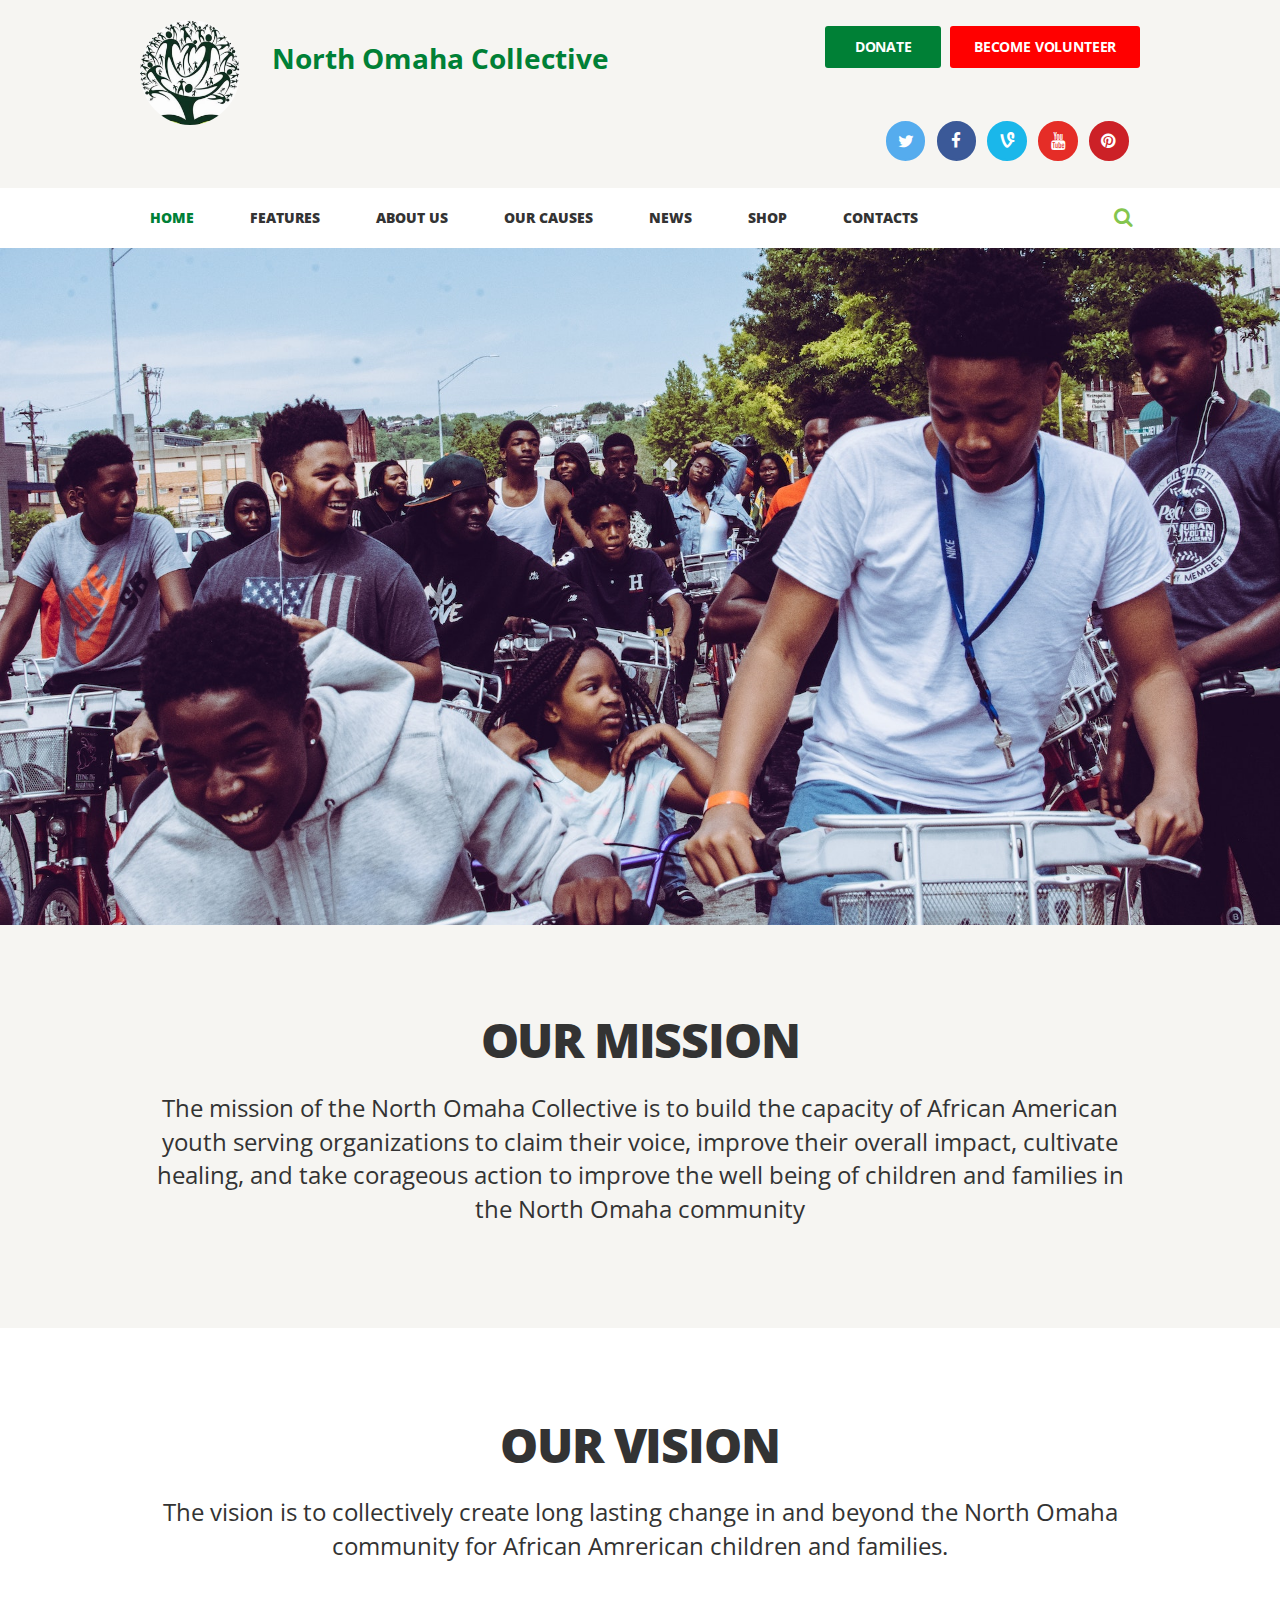
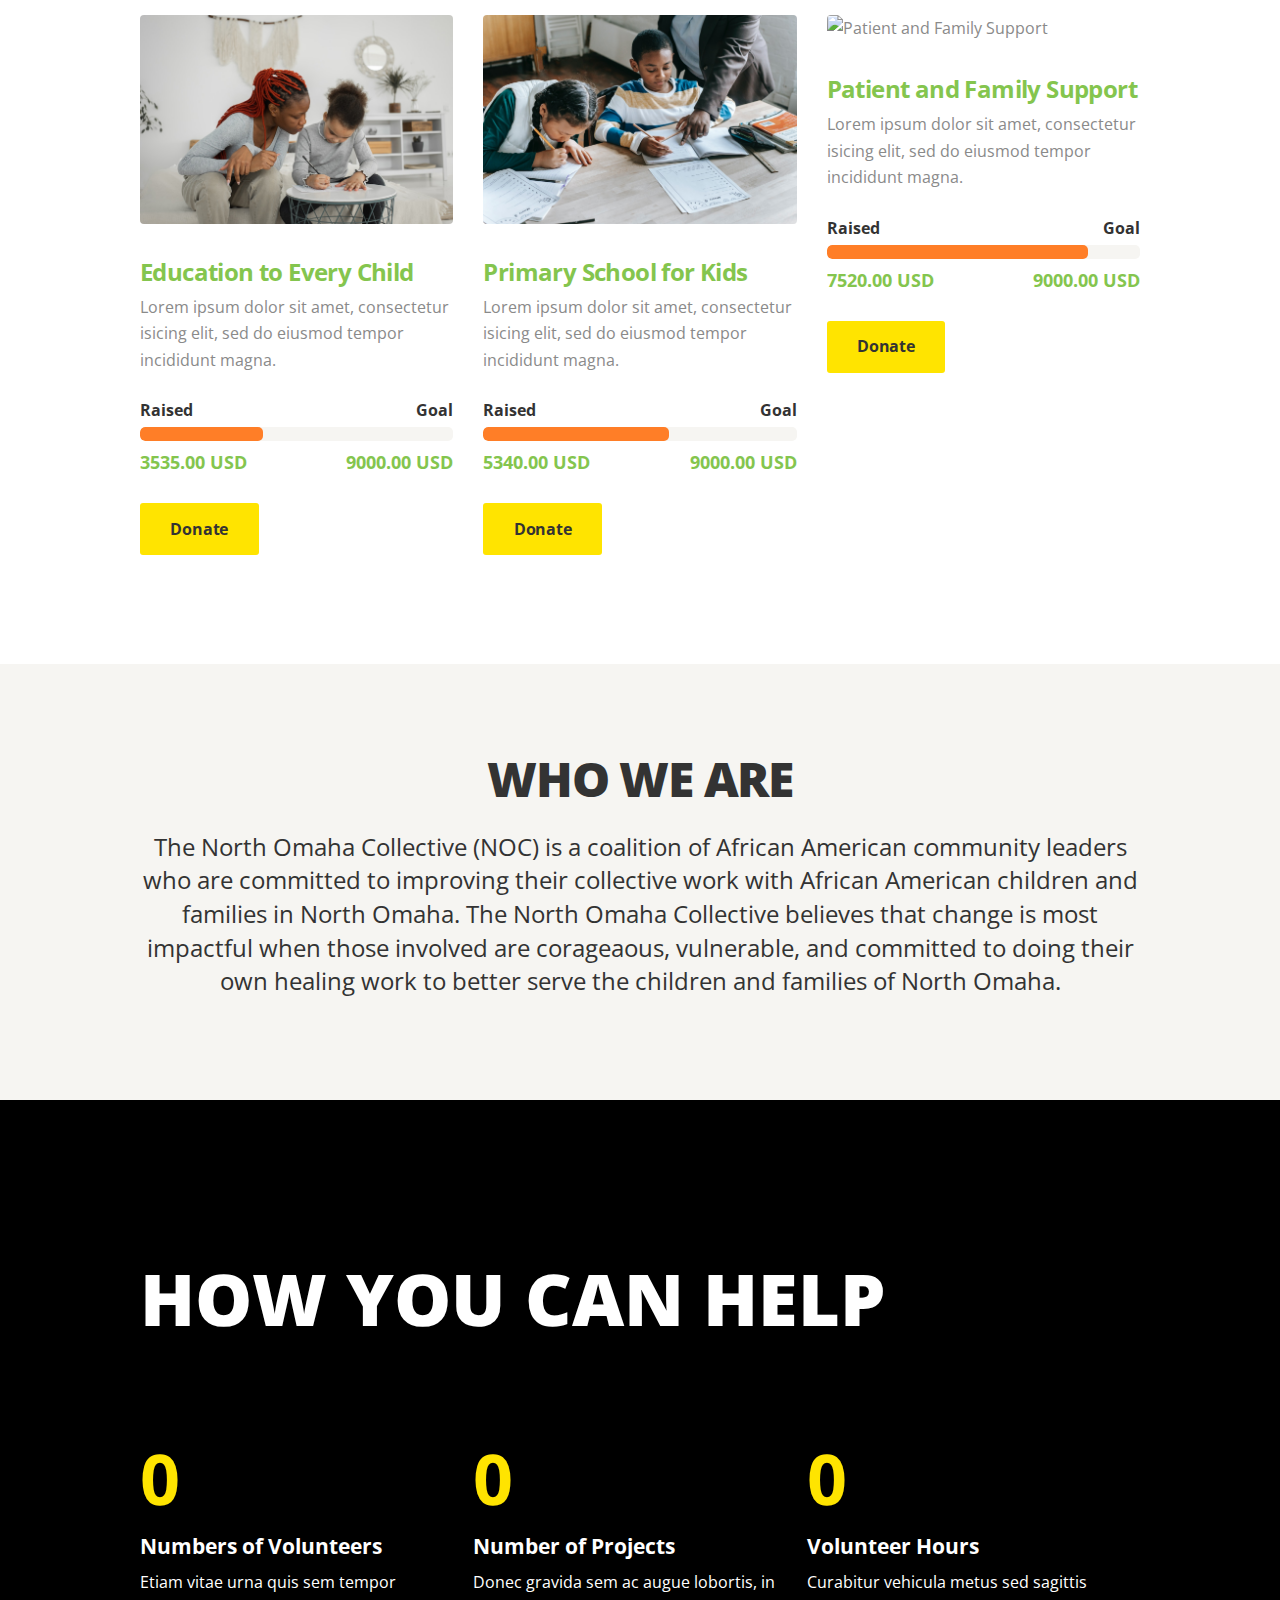
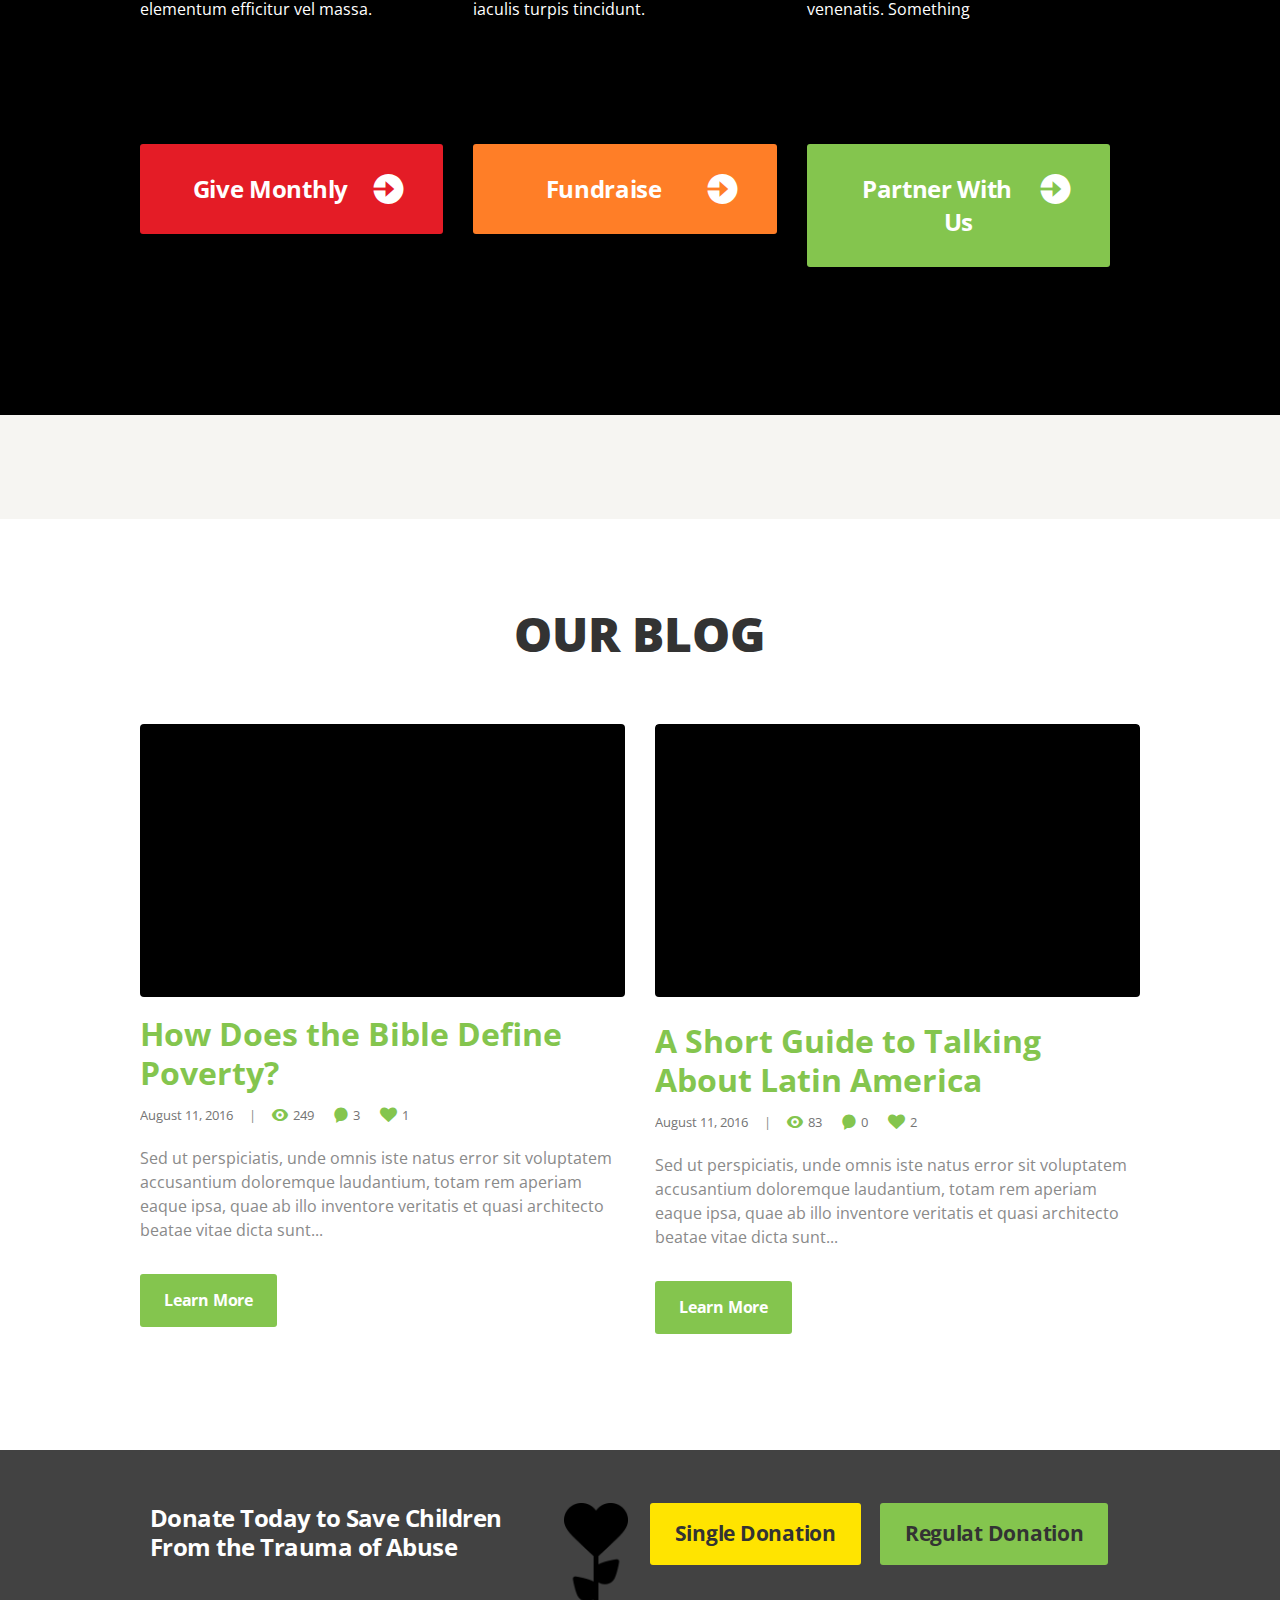
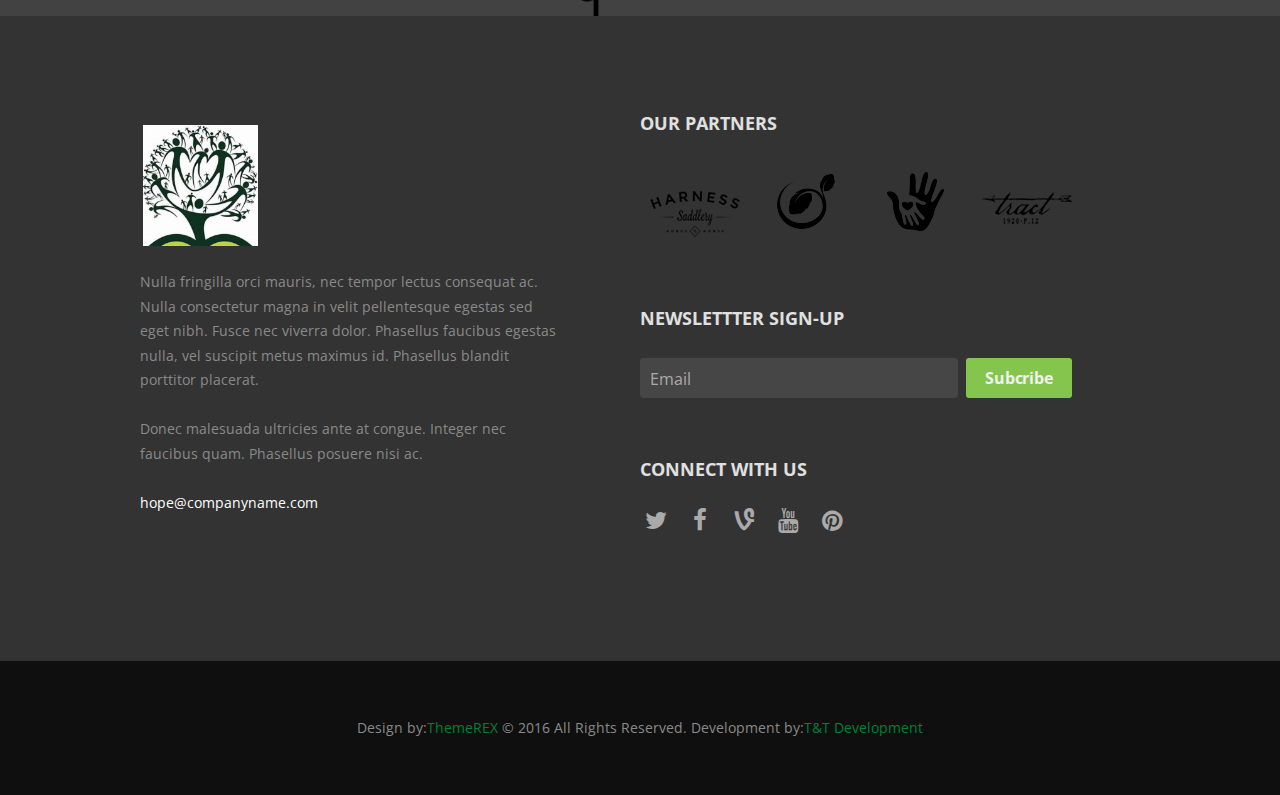
==== index.html @ 3a289871 "logo fix" ====
<!DOCTYPE html>
<html lang="en-US" class="scheme_original">
<head>
	<title>North Omaha Collective</title>
	<meta http-equiv="content-type" content="text/html;charset=UTF-8" />
	<link rel="apple-touch-icon" sizes="180x180" href="/apple-touch-icon.png">
<link rel="icon" type="image/png" sizes="32x32" href="/favicon-32x32.png">
<link rel="icon" type="image/png" sizes="16x16" href="/favicon-16x16.png">
<link rel="manifest" href="/site.webmanifest">
	<meta name="viewport" content="width=device-width, initial-scale=1, maximum-scale=1">
	<meta name="format-detection" content="telephone=no"><link rel='shortcut icon' href='favicon.ico' type='image/x-icon' />
	<link rel='dns-prefetch' href='http://fonts.googleapis.com/' />
	<link rel='dns-prefetch' href='http://s.w.org/' />
	<link href="https://fonts.googleapis.com/css?family=Droid+Serif:400,700%7COpen+Sans:300,300i,400,400i,600,600i,700,700i,800,800i%7CRaleway:100,200,300,400,500,600,700,800,900&amp;subset=latin-ext" rel="stylesheet">
	<link property="stylesheet" rel='stylesheet' id='charity_is_hope-font-WCManoNegraBta-style-css' href='css/font-face/WCManoNegraBta/stylesheet.css' type='text/css' media='all' />
	<link property="stylesheet" rel='stylesheet' id='charity_is_hope-fontello-style-css' href='css/fontello/css/fontello.css' type='text/css' media='all' />
	<link property="stylesheet" rel='stylesheet' id='rs-plugin-settings-css' href='js/vendor/plugins/revslider/public/assets/css/settings.css' type='text/css' media='all' />
	<link property="stylesheet" rel='stylesheet' id='essential-grid-plugin-settings-css' href='js/vendor/plugins/essential-grid/public/assets/css/settings.css' type='text/css' media='all' />
	<link property="stylesheet" rel='stylesheet' id='charity_is_hope-main-style-css' href='css/style.css' type='text/css' media='all' />
	<link property="stylesheet" rel='stylesheet' id='charity_is_hope-main-style-inline-css' href='css/global.css' type='text/css' media='all' />
	<link property="stylesheet" rel='stylesheet' id='charity_is_hope-animation-style-css' href='js/vendor/fw/css/core.animation.css' type='text/css' media='all' />
	<link property="stylesheet" rel='stylesheet' id='charity_is_hope-shortcodes-style-css' href='js/vendor/shortcodes/theme.shortcodes.css' type='text/css' media='all' />
	<link property="stylesheet" rel='stylesheet' id='charity_is_hope-plugin.tribe-events-style-css' href='css/plugin.tribe-events.css' type='text/css' media='all' />
	<link property="stylesheet" rel='stylesheet' id='charity_is_hope-plugin.donations-style-css' href='css/plugin.donations.css' type='text/css' media='all' />
	<link property="stylesheet" rel='stylesheet' id='charity_is_hope-responsive-style-css' href='css/responsive.css' type='text/css' media='all' />
	<link property="stylesheet" rel='stylesheet' id='mediaelement-css' href='js/vendor/mediaelement/mediaelementplayer.min.css' type='text/css' media='all' />
	<link property="stylesheet" rel='stylesheet' id='trx-donations-style-css'  href='js/vendor/plugins/trx_donations/trx_donations.css' type='text/css' media='all' />
	<link property="stylesheet" rel='stylesheet' id='charity_is_hope-messages-style-css' href='js/vendor/fw/js/core.messages/core.messages.css' type='text/css' media='all' />
	<link property="stylesheet" rel='stylesheet' id='charity_is_hope-swiperslider-style-css' href='js/vendor/fw/js/swiper/swiper.css' type='text/css' media='all' />
	<link rel="stylesheet" href="/css/custom.css">
</head>
<body class="home page page-template-default body_style_wide top_style_header_1 body_filled article_style_stretch layout_single-standard template_single-standard scheme_original top_panel_show top_panel_above sidebar_hide sidebar_outer_hide">
	<a id="toc_home" class="sc_anchor" title="Home" data-description="&lt;i&gt;Return to Home&lt;/i&gt; - &lt;br&gt;navigate to home page of the site" data-icon="icon-home" data-url="http://charity-is-hope.themerex.net/" data-separator="yes"></a>
	<a id="toc_top" class="sc_anchor" title="To Top" data-description="&lt;i&gt;Back to top&lt;/i&gt; - &lt;br&gt;scroll to top of the page" data-icon="icon-double-up" data-url="" data-separator="yes"></a>
	<div class="body_wrap">
		<div class="page_wrap">
			<div class="top_panel_fixed_wrap"></div>
			<!-- header class removed: top_panel_style_1-->
			<header class="top_panel_wrap  scheme_original">
				<div class="top_panel_wrap_inner top_panel_inner_style_1 top_panel_position_above">
					<div class="top_panel_middle">
						<div class="content_wrap">
							<img src="images/logo.png" class="logo_main" alt="" width="50" height="50">
							<div class="contact_logo">
								<div class="logo">
									<a href="index.html"> North Omaha Collective<!--<img src="images/logo.png" class="logo_main" alt="" width="118" height="69">--></a>
								</div>
							</div>
							<div class="contact_button">
								<a class="first_button" href="our-causes.html">Donate</a><a class="second_button" href="about-us-style-1.html">Become Volunteer</a> </div>
							<div class="contact_socials">
								<div class="sc_socials sc_socials_type_icons sc_socials_shape_round sc_socials_size_tiny">
									<div class="sc_socials_item"><a href="#" target="_blank" class="social_icons social_twitter"><span class="icon-twitter"></span></a></div>
									<div class="sc_socials_item"><a href="#" target="_blank" class="social_icons social_facebook"><span class="icon-facebook"></span></a></div>
									<div class="sc_socials_item"><a href="#" target="_blank" class="social_icons social_vine"><span class="icon-vine"></span></a></div>
									<div class="sc_socials_item"><a href="#" target="_blank" class="social_icons social_youtube"><span class="icon-youtube"></span></a></div>
									<div class="sc_socials_item"><a href="#" target="_blank" class="social_icons social_pinterest-circled"><span class="icon-pinterest-circled"></span></a></div>
								</div>
							</div>
						</div>
					</div>
					<div class="top_panel_bottom">
						<div class="content_wrap clearfix">
							<nav class="menu_main_nav_area menu_hover_fade">
								<ul id="menu_main" class="menu_main_nav">
									<li class="menu-item current-menu-item menu-item-home current-menu-ancestor current-menu-parent menu-item-has-children"><a href="#"><span>Home</span></a>
										<ul class="sub-menu">
											<li class="menu-item current-menu-item page-item-2"><a href="index.html"><span>Home 1</span></a></li>
											<li class="menu-item"><a href="home-2.html"><span>Home 2</span></a></li>
											<li class="menu-item"><a href="home-3.html"><span>Home 3</span></a></li>
											<li class="menu-item"><a href="home-4-boxed.html"><span>Home Boxed</span></a></li>
										</ul>
									</li>
									<li class="menu-item menu-item-has-children"><a href="#"><span>Features</span></a>
										<ul class="sub-menu">
											<li class="menu-item"><a href="typography.html"><span>Typography</span></a></li>
											<li class="menu-item"><a href="shortcodes.html"><span>Shortcodes</span></a></li>
											<li class="menu-item menu-item-has-children"><a href="#"><span>Gallery</span></a>
												<ul class="sub-menu">
													<li class="menu-item"><a href="gallery-grid.html"><span>Grid</span></a></li>
													<li class="menu-item"><a href="gallery-cobbles.html"><span>Cobbles</span></a></li>
													<li class="menu-item1"><a href="gallery-masonry.html"><span>Masonry</span></a></li>
												</ul>
											</li>
											<li class="menu-item"><a href="events.html"><span>Events</span></a></li>
										</ul>
									</li>
									<li class="menu-item menu-item-has-children menu-item-45"><a href="#"><span>About Us</span></a>
										<ul class="sub-menu">
											<li class="menu-item"><a href="about-us-style-1.html"><span>Style 1</span></a></li>
											<li class="menu-item"><a href="about-us-style-2.html"><span>Style 2</span></a></li>
										</ul>
									</li>
									<li class="menu-item menu-item-has-children"><a href="#"><span>Our Causes</span></a>
										<ul class="sub-menu">
											<li class="menu-item"><a href="our-causes.html"><span>Our Causes</span></a></li>
											<li class="menu-item"><a href="single-cause.html"><span>Single Cause</span></a></li>
										</ul>
									</li>
									<li class="menu-item menu-item-has-children"><a href="#"><span>News</span></a>
										<ul class="sub-menu">
											<li class="menu-item"><a href="all-posts.html"><span>Classic With Sidebar</span></a></li>
											<li class="menu-item"><a href="classic-without-sidebar.html"><span>Classic Without Sidebar</span></a></li>
											<li class="menu-item menu-item-has-children"><a href="#"><span>Masonry Layouts</span></a>
												<ul class="sub-menu">
													<li class="menu-item"><a href="masonry-2-columns.html"><span>2 columns</span></a></li>
													<li class="menu-item"><a href="masonry-3-columns.html"><span>3 columns</span></a></li>
												</ul>
											</li>
											<li class="menu-item menu-item-has-children"><a href="#"><span>Portfolio Layouts</span></a>
												<ul class="sub-menu">
													<li class="menu-item"><a href="portfolio-3-columns.html"><span>2 columns</span></a></li>
													<li class="menu-item"><a href="portfolio-3-columns.html"><span>3 columns</span></a></li>
												</ul>
											</li>
										</ul>
									</li>
									<li class="menu-item"><a href="shop.html"><span>Shop</span></a></li>
									<li class="menu-item"><a href="contacts.html"><span>Contacts</span></a></li>
								</ul>
							</nav>
							<div class="search_wrap search_style_fullscreen search_state_closed">
								<div class="search_form_wrap">
									<form role="search" method="get" class="search_form" action="#">
										<button type="submit" class="search_submit icon-search" title="Open search"></button>
										<input type="text" class="search_field" placeholder="Search" value="" name="s" />
										<a class="search_close icon-cancel"></a>
									</form>
								</div>
							</div>
						</div>
					</div>
				</div>
			</header>
			<div class="header_mobile">
				<div class="content_wrap">
					<div class="menu_button icon-menu"></div>
					<div class="logo">
						<a href="index.html"><img src="images/logo.png" class="logo_main" alt="" width="118" height="69"></a>
					</div>
				</div>
				<div class="side_wrap">
					<div class="close">Close</div>
					<div class="panel_top">
						<nav class="menu_main_nav_area">
							<ul id="menu_mobile" class="menu_main_nav">
								<li class="menu-item current-menu-item menu-item-home current-menu-ancestor current-menu-parent menu-item-has-children"><a href="#"><span>Home</span></a>
									<ul class="sub-menu">
										<li class="menu-item current-menu-item page-item-2"><a href="index.html"><span>Home 1</span></a></li>
										<li class="menu-item"><a href="home-2.html"><span>Home 2</span></a></li>
										<li class="menu-item"><a href="home-3.html"><span>Home 3</span></a></li>
										<li class="menu-item"><a href="home-4-boxed.html"><span>Home Boxed</span></a></li>
									</ul>
								</li>
								<li class="menu-item menu-item-has-children"><a href="#"><span>Features</span></a>
									<ul class="sub-menu">
										<li class="menu-item"><a href="typography.html"><span>Typography</span></a></li>
										<li class="menu-item"><a href="shortcodes.html"><span>Shortcodes</span></a></li>
										<li class="menu-item menu-item-has-children"><a href="#"><span>Gallery</span></a>
											<ul class="sub-menu">
												<li class="menu-item"><a href="gallery-grid.html"><span>Grid</span></a></li>
												<li class="menu-item"><a href="gallery-cobbles.html"><span>Cobbles</span></a></li>
												<li class="menu-item1"><a href="gallery-masonry.html"><span>Masonry</span></a></li>
											</ul>
										</li>
										<li class="menu-item"><a href="events.html"><span>Events</span></a></li>
									</ul>
								</li>
								<li class="menu-item menu-item-has-children menu-item-45"><a href="#"><span>About Us</span></a>
									<ul class="sub-menu">
										<li class="menu-item"><a href="about-us-style-1.html"><span>Style 1</span></a></li>
										<li class="menu-item"><a href="about-us-style-2.html"><span>Style 2</span></a></li>
									</ul>
								</li>
								<li class="menu-item menu-item-has-children"><a href="#"><span>Our Causes</span></a>
									<ul class="sub-menu">
										<li class="menu-item"><a href="our-causes.html"><span>Our Causes</span></a></li>
										<li class="menu-item"><a href="single-cause.html"><span>Single Cause</span></a></li>
									</ul>
								</li>
								<li class="menu-item menu-item-has-children"><a href="#"><span>News</span></a>
									<ul class="sub-menu">
										<li class="menu-item"><a href="all-posts.html"><span>Classic With Sidebar</span></a></li>
										<li class="menu-item"><a href="classic-without-sidebar.html"><span>Classic Without Sidebar</span></a></li>
										<li class="menu-item menu-item-has-children"><a href="#"><span>Masonry Layouts</span></a>
											<ul class="sub-menu">
												<li class="menu-item"><a href="masonry-2-columns.html"><span>2 columns</span></a></li>
												<li class="menu-item"><a href="masonry-3-columns.html"><span>3 columns</span></a></li>
											</ul>
										</li>
										<li class="menu-item menu-item-has-children"><a href="#"><span>Portfolio Layouts</span></a>
											<ul class="sub-menu">
												<li class="menu-item"><a href="portfolio-3-columns.html"><span>2 columns</span></a></li>
												<li class="menu-item"><a href="portfolio-3-columns.html"><span>3 columns</span></a></li>
											</ul>
										</li>
									</ul>
								</li>
								<li class="menu-item"><a href="shop.html"><span>Shop</span></a></li>
								<li class="menu-item"><a href="contacts.html"><span>Contacts</span></a></li>
							</ul>
						</nav>
						<div class="search_wrap search_style_ search_state_fixed search_ajax">
							<div class="search_form_wrap">
								<form role="search" method="get" class="search_form" action="#">
									<button type="submit" class="search_submit icon-search" title="Start search"></button>
									<input type="text" class="search_field" placeholder="Search" value="" name="s" /></form>
							</div>
							<div class="search_results widget_area scheme_original">
								<a class="search_results_close icon-cancel"></a>
								<div class="search_results_content"></div>
							</div>
						</div>
					</div>
					<div class="contact_socials">
						<div class="sc_socials sc_socials_type_icons sc_socials_shape_square sc_socials_size_small">
							<div class="sc_socials_item"><a href="#" target="_blank" class="social_icons social_twitter"><span class="icon-twitter"></span></a></div>
							<div class="sc_socials_item"><a href="#" target="_blank" class="social_icons social_facebook"><span class="icon-facebook"></span></a></div>
							<div class="sc_socials_item"><a href="#" target="_blank" class="social_icons social_vine"><span class="icon-vine"></span></a></div>
							<div class="sc_socials_item"><a href="#" target="_blank" class="social_icons social_youtube"><span class="icon-youtube"></span></a></div>
							<div class="sc_socials_item"><a href="#" target="_blank" class="social_icons social_pinterest-circled"><span class="icon-pinterest-circled"></span></a></div>
						</div>
					</div>
				</div>
				<div class="mask"></div>
			</div>
			<div class="slider_wrap slider_fullwide slider_engine_revo slider_alias_main">
				<div id="rev_slider_1_1_wrapper" class="rev_slider_wrapper fullwidthbanner-container">
					<!-- START REVOLUTION SLIDER 5.2.5.4 fullwidth mode -->
					<div id="rev_slider_1_1" class="rev_slider fullwidthabanner" data-version="5.2.5.4">
						<ul>							
							<!-- SLIDE  -->
							<li data-index="rs-3" data-transition="fade" data-slotamount="default" data-hideafterloop="0" data-hideslideonmobile="off" data-easein="default" data-easeout="default" data-masterspeed="300" data-rotate="0" data-saveperformance="off" data-title="Slide"
											data-param1="" data-param2="" data-param3="" data-param4="" data-param5="" data-param6="" data-param7="" data-param8="" data-param9="" data-param10="" data-description="">
								<!-- MAIN IMAGE -->
								<img src="images/kidscrowd.jpg" style="opacity: 0.8;" alt="" data-bgposition="center center" data-bgfit="cover" data-bgrepeat="no-repeat" class="rev-slidebg" data-no-retina>
								<!-- LAYERS -->
								<!-- LAYER NR. 1 -->
								<div class="tp-caption TRX-subtitle-white   tp-resizeme  extra" id="slide-3-layer-1" data-x="145" data-y="152" data-width="['auto']" data-height="['auto']" data-transform_idle="o:1;" data-transform_in="y:50px;opacity:0;s:1500;e:Power2.easeInOut;" data-transform_out="opacity:0;s:300;"
												data-start="600" data-splitin="none" data-splitout="none" data-responsive_offset="on" data-captionhidden="on">North Omaha Collective </div>
								<!-- LAYER NR. 2 -->
								<div class="tp-caption TRX-title-white   tp-resizeme" id="slide-3-layer-2" data-x="140" data-y="200" data-width="['auto']" data-height="['auto']" data-transform_idle="o:1;" data-transform_in="y:50px;opacity:0;s:1400;e:Power2.easeInOut;" data-transform_out="opacity:0;s:300;"
												data-start="1200" data-splitin="none" data-splitout="none" data-responsive_offset="on">Give a little.<br/> Change a lot. </div>
								<!-- LAYER NR. 3 -->
								<div class="tp-caption TRX-button   tp-resizeme" id="slide-3-layer-3" data-x="145" data-y="487" data-width="['auto']" data-height="['auto']" data-transform_idle="o:1;" data-transform_in="y:50px;opacity:0;s:1400;e:Power2.easeInOut;" data-transform_out="opacity:0;s:300;"
												data-start="1700" data-splitin="none" data-splitout="none" data-responsive_offset="on"><a href="our-causes.html" class="sc_button sc_button_square sc_button_style_filled2 sc_button_size_large  sc_button_iconed icon-arrow">How You Can Help?</a> </div>
							</li>
						</ul>
						<div class="tp-bannertimer"></div>
					</div>
				</div>
				<!-- END REVOLUTION SLIDER -->
			</div>
			<div class="page_content_wrap page_paddings_no">
				<div class="content_wrap">
					<div class="content">
						<div class="itemscope post_item post_item_single post_featured_default post_format_standard post-2 page type-page status-publish hentry" itemscope itemtype="http://schema.org/Article">
							<div class="post_content" itemprop="articleBody">
								<div class="block_1473435558335">
									<div class="column_container">
										<div class="column-inner">
											<div class="wrapper">
												<div id="sc_services_1443866382_wrap" class="sc_services_wrap">
													<div id="sc_services_1443866382" class="sc_services sc_services_style_services-1 sc_services_type_images  margin_top_huge margin_bottom_huge">
														<h2 class="sc_services_title sc_item_title sc_item_title_without_descr">Our Mission</h2>
														<div class="sc_services_descr sc_item_descr">The mission of the North Omaha Collective is to build the capacity of African American youth serving organizations to claim their voice, improve their overall impact, cultivate healing, and take corageous action to improve the well being of children and families in the North Omaha community</div>
														<!--<div class="sc_columns columns_wrap">
															<div class="column-1_3 column_padding_bottom">
																<div id="sc_services_1443866382_1" class="sc_services_item sc_services_item_1 odd first">
																	<div class="sc_services_item_featured post_featured">
																		<div class="post_thumb" data-image="" data-title="Promoting the right and wellbeing of every child, in everything we do.">
																			<a class="hover_icon hover_icon_link" href="#"><img width="136" height="136" alt="mission_1.png" src="images/mission_1.png"></a>
																		</div>
																	</div>
																	<div class="sc_services_item_content">
																		<h4 class="sc_services_item_title"><a href="#">Promoting the right and wellbeing of every child, in everything we do.</a></h4>
																		<div class="sc_services_item_description">
																		</div>
																	</div>
																</div>
															</div><div class="column-1_3 column_padding_bottom">
																<div id="sc_services_1443866382_2" class="sc_services_item sc_services_item_2 even">
																	<div class="sc_services_item_featured post_featured">
																		<div class="post_thumb" data-image="" data-title="Supporting Hope programs for children in more than 150 countries and territories.">
																			<a class="hover_icon hover_icon_link" href="#"><img width="136" height="136" alt="mission_2.png" src="images/mission_2.png"></a>
																		</div>
																	</div>
																	<div class="sc_services_item_content">
																		<h4 class="sc_services_item_title"><a href="#">Supporting Hope programs for children in more than 150 countries and territories.</a></h4>
																		<div class="sc_services_item_description">
																		</div>
																	</div>
																</div>
															</div><div class="column-1_3 column_padding_bottom">
																<div id="sc_services_1443866382_3" class="sc_services_item sc_services_item_3 odd">
																	<div class="sc_services_item_featured post_featured">
																		<div class="post_thumb" data-image="" data-title="Focus on reaching the most vunerable children, to benefit all children, everywhere.">
																			<a class="hover_icon hover_icon_link" href="#"><img width="136" height="136" alt="mission_3.png" src="images/mission_3.png"></a>
																		</div>
																	</div>
																	<div class="sc_services_item_content">
																		<h4 class="sc_services_item_title"><a href="#">Focus on reaching the most vunerable children, to benefit all children, everywhere.</a></h4>
																		<div class="sc_services_item_description">
																		</div>
																	</div>
																</div>
															</div>
														</div>
														<div class="sc_services_button sc_item_button"><a href="shop.html" class="sc_button sc_button_square sc_button_style_filled sc_button_size_large  sc_button_iconed icon-arrow">Learn more about Hope</a></div>-->
													</div>
													<!-- /.sc_services -->
												</div>
												<!-- /.sc_services_wrap -->
												<div class="h10"></div>
											</div>
										</div>
									</div>
								</div>
								<div class="block">
									<div class="column_container">
										<div class="column-inner">
											<div class="wrapper">
												<div class="h55"></div>
												<div id="sc_donations_108588160" class="sc_donations sc_donations_style_excerpt">
													<h2 class="sc_donations_title sc_item_title">Our Vision</h2>
													<div class="sc_donations_descr sc_item_descr">The vision is to collectively create long lasting change in and beyond the North Omaha community for African Amrerican children and families.</div>
													<div class="sc_donations_columns_wrap">
														<div class="post_item_excerpt post_type_donation sc_donations_column-1_3">
															<div class="post_featured">
																<img width="570" height="320" src="images/education.jpg" class="attachment-thumb_med size-thumb_med" alt="Education to Every Child" />
															</div>
															<!-- .post_featured -->
															<div class="post_body">
																<div class="post_header entry-header">
																	<h4 class="entry-title"><a href="single-cause.html" rel="bookmark">Education to Every Child</a></h4>
																</div>
																<!-- .entry-header -->
																<div class="post_content entry-content">
																	<p>Lorem ipsum dolor sit amet, consectetur isicing elit, sed do eiusmod tempor incididunt magna.</p>
																	<div class="post_info_donations">
																		<div class="top">
																			<span class="post_info_item post_raised"><span class="post_counters_label">Raised</span></span>
																			<span class="post_info_item post_goal"><span class="post_counters_label">Goal</span></span>
																		</div>
																		<div class="middle">
																			<span></span>
																		</div>
																		<div class="bottom">
																			<span class="post_counters_number_raised">3535.00 USD</span>
																			<span class="post_counters_number_goal">9000.00 USD</span>
																		</div>
																	</div>
																	<a class="more-link" href="single-cause.html">Donate</a> </div>
																<!-- .entry-content -->
															</div>
															<!-- .post_body -->
														</div>
														<div class="post_item_excerpt post_type_donation sc_donations_column-1_3">
															<div class="post_featured">
																<img width="570" height="320" src="images/school.jpg" class="attachment-thumb_med size-thumb_med" alt="Primary School for Kids" /> </div>
															<!-- .post_featured -->
															<div class="post_body">
																<div class="post_header entry-header">
																	<h4 class="entry-title"><a href="single-cause.html" rel="bookmark">Primary School for Kids</a></h4> </div>
																<!-- .entry-header -->
																<div class="post_content entry-content">
																	<p>Lorem ipsum dolor sit amet, consectetur isicing elit, sed do eiusmod tempor incididunt magna.</p>
																	<div class="post_info_donations">
																		<div class="top">
																			<span class="post_info_item post_raised"><span class="post_counters_label">Raised</span></span>
																			<span class="post_info_item post_goal"><span class="post_counters_label">Goal</span></span>
																		</div>
																		<div class="middle">
																			<span></span>
																		</div>
																		<div class="bottom">
																			<span class="post_counters_number_raised">5340.00 USD</span>
																			<span class="post_counters_number_goal">9000.00 USD</span>
																		</div>
																	</div>
																	<a class="more-link" href="single-cause.html">Donate</a> </div>
																<!-- .entry-content -->
															</div>
															<!-- .post_body -->
														</div>
														<div class="post_item_excerpt post_type_donation sc_donations_column-1_3">
															<div class="post_featured">
																<img width="570" height="320" src="images/support.jpg" class="attachment-thumb_med size-thumb_med" alt="Patient and Family Support" /> </div>
															<!-- .post_featured -->
															<div class="post_body">
																<div class="post_header entry-header">
																	<h4 class="entry-title"><a href="single-cause.html" rel="bookmark">Patient and Family Support</a></h4> </div>
																<!-- .entry-header -->
																<div class="post_content entry-content">
																	<p>Lorem ipsum dolor sit amet, consectetur isicing elit, sed do eiusmod tempor incididunt magna.</p>
																	<div class="post_info_donations">
																		<div class="top">
																			<span class="post_info_item post_raised"><span class="post_counters_label">Raised</span></span>
																			<span class="post_info_item post_goal"><span class="post_counters_label">Goal</span></span>
																		</div>
																		<div class="middle">
																			<span></span>
																		</div>
																		<div class="bottom">
																			<span class="post_counters_number_raised">7520.00 USD</span>
																			<span class="post_counters_number_goal">9000.00 USD</span>
																		</div>
																	</div>
																	<a class="more-link" href="single-cause.html">Donate</a> </div>
																<!-- .entry-content -->
															</div>
															<!-- .post_body -->
														</div>
													</div>
												</div>
												<!-- /.sc_donations -->
												<div class="h28"></div>
											</div>
										</div>
									</div>
								</div>
								<div class="block_1473435558335">
									<div class="column_container">
										<div class="column-inner">
											<div class="wrapper">
												<div id="sc_services_1443866382_wrap" class="sc_services_wrap">
													<div id="sc_services_1443866382" class="sc_services sc_services_style_services-1 sc_services_type_images  margin_top_huge margin_bottom_huge">
														<h2 class="sc_services_title sc_item_title sc_item_title_without_descr">Who We Are</h2>
														<div class="sc_services_descr sc_item_descr">
															The North Omaha Collective (NOC) is a coalition of African American community leaders
															 who are committed to improving their collective work with African American children and families
															  in North Omaha.  The North Omaha Collective believes that change is most impactful when those involved are corageaous, vulnerable, and committed to doing their own healing work to better
															   serve the children and families of North Omaha.  
														</div>
														<!--<div class="sc_columns columns_wrap">
															<div class="column-1_3 column_padding_bottom">
																<div id="sc_services_1443866382_1" class="sc_services_item sc_services_item_1 odd first">
																	<div class="sc_services_item_featured post_featured">
																		<div class="post_thumb" data-image="" data-title="Promoting the right and wellbeing of every child, in everything we do.">
																			<a class="hover_icon hover_icon_link" href="#"><img width="136" height="136" alt="mission_1.png" src="images/mission_1.png"></a>
																		</div>
																	</div>
																	<div class="sc_services_item_content">
																		<h4 class="sc_services_item_title"><a href="#">Promoting the right and wellbeing of every child, in everything we do.</a></h4>
																		<div class="sc_services_item_description">
																		</div>
																	</div>
																</div>
															</div><div class="column-1_3 column_padding_bottom">
																<div id="sc_services_1443866382_2" class="sc_services_item sc_services_item_2 even">
																	<div class="sc_services_item_featured post_featured">
																		<div class="post_thumb" data-image="" data-title="Supporting Hope programs for children in more than 150 countries and territories.">
																			<a class="hover_icon hover_icon_link" href="#"><img width="136" height="136" alt="mission_2.png" src="images/mission_2.png"></a>
																		</div>
																	</div>
																	<div class="sc_services_item_content">
																		<h4 class="sc_services_item_title"><a href="#">Supporting Hope programs for children in more than 150 countries and territories.</a></h4>
																		<div class="sc_services_item_description">
																		</div>
																	</div>
																</div>
															</div><div class="column-1_3 column_padding_bottom">
																<div id="sc_services_1443866382_3" class="sc_services_item sc_services_item_3 odd">
																	<div class="sc_services_item_featured post_featured">
																		<div class="post_thumb" data-image="" data-title="Focus on reaching the most vunerable children, to benefit all children, everywhere.">
																			<a class="hover_icon hover_icon_link" href="#"><img width="136" height="136" alt="mission_3.png" src="images/mission_3.png"></a>
																		</div>
																	</div>
																	<div class="sc_services_item_content">
																		<h4 class="sc_services_item_title"><a href="#">Focus on reaching the most vunerable children, to benefit all children, everywhere.</a></h4>
																		<div class="sc_services_item_description">
																		</div>
																	</div>
																</div>
															</div>
														</div>
														<div class="sc_services_button sc_item_button"><a href="shop.html" class="sc_button sc_button_square sc_button_style_filled sc_button_size_large  sc_button_iconed icon-arrow">Learn more about Hope</a></div>-->
													</div>
													<!-- /.sc_services -->
												</div>
												<!-- /.sc_services_wrap -->
												<div class="h10"></div>
											</div>
										</div>
									</div>
								</div>
								<div class="block_1474464398176">
									<div class="column_container">
										<div class="column-inner">
											<div class="wrapper">
												<div class="h43"></div>
												<h2 class="sc_title sc_title_regular margin_top_huge margin_bottom_huge">How you can help</h2>
												<div class="h08"></div>
												<div class="columns_wrap sc_columns columns_nofluid sc_columns_count_3 padding_button margin_bottom_huge">
													<div class="column-1_3 sc_column_item sc_column_item_1 odd first">
														<div id="sc_skills_diagram_920271764" class="sc_skills sc_skills_counter" data-type="counter" data-caption="Skills">
															<div class="columns_wrap sc_skills_columns sc_skills_columns_1">
																<div class="sc_skills_column column-1_1">
																	<div class="sc_skills_item sc_skills_style_1 odd first">
																		<div class="sc_skills_count">
																			<div class="sc_skills_total" data-start="0" data-stop="12755" data-step="128" data-max="12755" data-speed="37" data-duration="3687" data-ed="">0</div>
																		</div>
																		<div class="sc_skills_info">
																			<div class="sc_skills_label">Numbers of Volunteers</div>
																		</div>
																	</div>
																</div>
															</div>
														</div>
														<div class="wpb_text_column">
																<p><span>Etiam vitae urna quis sem tempor elementum efficitur vel massa.</span></p>
														</div>
														<div class="h22"></div>
														<a href="#" class="sc_button sc_button_square sc_button_style_filled sc_button_size_large margin_top_huge margin_bottom_large  sc_button_iconed icon-arrow">Give Monthly</a>
													</div>
													<div class="column-1_3 sc_column_item sc_column_item_2 even">
														<div id="sc_skills_diagram_1127115434" class="sc_skills sc_skills_counter" data-type="counter" data-caption="Skills">
															<div class="columns_wrap sc_skills_columns sc_skills_columns_1">
																<div class="sc_skills_column column-1_1">
																	<div class="sc_skills_item sc_skills_style_1 odd first">
																		<div class="sc_skills_count">
																			<div class="sc_skills_total" data-start="0" data-stop="100" data-step="1" data-max="100" data-speed="25" data-duration="2500" data-ed="">0</div>
																		</div>
																		<div class="sc_skills_info">
																			<div class="sc_skills_label">Number of Projects</div>
																		</div>
																	</div>
																</div>
															</div>
														</div>
														<div class="wpb_text_column">
																<p><span>Donec gravida sem ac augue lobortis, in iaculis turpis tincidunt.</span></p>
														</div>
														<div class="h22"></div>
														<a href="#" class="sc_button sc_button_square sc_button_style_filled2 sc_button_size_large margin_top_huge margin_bottom_large  sc_button_iconed icon-arrow">Fundraise</a>
													</div>
													<div class="column-1_3 sc_column_item sc_column_item_3 odd">
														<div id="sc_skills_diagram_1081405868" class="sc_skills sc_skills_counter" data-type="counter" data-caption="Skills">
															<div class="columns_wrap sc_skills_columns sc_skills_columns_1">
																<div class="sc_skills_column column-1_1">
																	<div class="sc_skills_item sc_skills_style_1 odd first">
																		<div class="sc_skills_count">
																			<div class="sc_skills_total" data-start="0" data-stop="1560300" data-step="15603" data-max="1560300" data-speed="23" data-duration="2300" data-ed="">0</div>
																		</div>
																		<div class="sc_skills_info">
																			<div class="sc_skills_label">Volunteer Hours</div>
																		</div>
																	</div>
																</div>
															</div>
														</div>
														<div class="wpb_text_column block_1478082122164">
																<p><span>Curabitur vehicula metus sed sagittis venenatis. Something </span></p>
														</div>
														<div class="h22"></div>
														<a href="contacts.html" class="sc_button sc_button_square sc_button_style_filled sc_button_size_large margin_top_huge margin_bottom_medium  sc_button_iconed icon-arrow">Partner With Us</a>
													</div>
												</div>
												<div class="h08"></div>
											</div>
										</div>
									</div>
								</div>
								<!--<div class="block_1474283141363">
									<div class="column_container">
										<div class="column-inner">
											<div class="wrapper">
												<div class="h10"></div>
												<div class="columns_wrap sc_columns columns_nofluid sc_columns_count_2 donate_demo margin_top_huge margin_bottom_huge">
													<div class="column-1_2 sc_column_item sc_column_item_1 odd first"></div>
													<div class="column-1_2 sc_column_item sc_column_item_2 even">
														<div class="sc_section margin_left_tiny">
															<div class="sc_section_inner">
																<div class="sc_section_content_wrap">
																	<h2 class="sc_title sc_title_regular margin_top_huge margin_bottom_tiny">Help cindy<br />back to school</h2>
																	<div id="sc_call_to_action_363728029" class="sc_call_to_action sc_call_to_action_accented sc_call_to_action_style_1 sc_call_to_action_align_left extra_padding_right margin_bottom_tiny">
																		<div class="sc_call_to_action_info">
																			<div class="sc_call_to_action_descr sc_item_descr">Pellentesque lacinia urna eget luctus faucibus. Sus pendisse potenti. Morbi accumsan, arcu et feugiat hen drerit, odio quam egestas risus, tincidunt gravida estrisus ut enim.</div>
																			<div class="sc_call_to_action_buttons sc_item_buttons">
																				<div class="sc_call_to_action_button sc_item_button"><a href="#" class="sc_button sc_button_square sc_button_style_filled3 sc_button_size_large  sc_button_iconed icon-arrow">Donate Now</a></div>
																			</div>
																		</div>
																	</div>
																	<div class="wpb_text_column ">
																		<p><a href="#">www.backtoschool.com</a></p>
																	</div>
																</div>
															</div>
														</div>
													</div>
												</div>
												<div class="h50"></div>
											</div>
										</div>
									</div>
								</div>
								<div class="block_1474540974421">
									<div class="column_container">
										<div class="column-inner">
											<div class="wrapper">
												<div class="h25"></div>
											</div>
										</div>
									</div>
								</div>
								<div class="block_1473684441770">
									<div class="wrapper">
									<div class="columns_wrap">
										<div class="column_container column-4_12">
											<div class="column-inner">
													<h2 class="sc_title sc_title_regular margin_top_large margin_bottom_tiny">Where the<br />money goes</h2>
													<div class="h5px"></div>
													<h4 class="sc_title sc_title_regular margin_top_null margin_bottom_small">Current operation and program<br />spending breakdown</h4>
													<ul class="sc_list sc_list_style_ul">
														<li class="sc_list_item odd first" title="Education and Prevention"><a href="single-cause.html">Education and Prevention</a></li>
														<li class="sc_list_item even" title="Trauma Care for Children"><a href="single-cause.html">Trauma Care for Children</a></li>
														<li class="sc_list_item odd" title="Fundraising "><a href="single-cause.html">Fundraising</a></li>
														<li class="sc_list_item even" title="Research and Advocacy"><a href="single-cause.html">Research and Advocacy</a></li>
														<li class="sc_list_item odd" title="Culture and Community"><a href="single-cause.html">Culture and Community</a></li>
													</ul>
											</div>
										</div>
										<div class="column_container column-8_12">
											<div class="column-inner">
												<div class="sc_section skills_demo margin_top_large alignright">
													<div class="sc_section_inner">
														<div class="sc_section_content_wrap">
															<div id="sc_skills_diagram_734942409" class="sc_skills sc_skills_bar sc_skills_vertical" data-type="bar" data-caption="Skills" data-dir="vertical">
																<div class="columns_wrap sc_skills_columns sc_skills_columns_5">
																	<div class="sc_skills_column column-1_5">
																		<div class="sc_skills_item sc_skills_style_1 odd first">
																			<div class="sc_skills_total" data-start="0" data-stop="85" data-step="1" data-max="100" data-speed="39" data-duration="3315" data-ed="%">0%</div>
																			<div class="sc_skills_count"></div>
																			<div class="sc_skills_info">
																				<div class="sc_skills_label">Education and Prevention</div>
																			</div>
																		</div>
																	</div>
																	<div class="sc_skills_column column-1_5">
																		<div class="sc_skills_item sc_skills_style_1 even">
																			<div class="sc_skills_total" data-start="0" data-stop="75" data-step="1" data-max="100" data-speed="16" data-duration="1200" data-ed="%">0%</div>
																			<div class="sc_skills_count"></div>
																			<div class="sc_skills_info">
																				<div class="sc_skills_label">Trauma Care for Children</div>
																			</div>
																		</div>
																	</div>
																	<div class="sc_skills_column column-1_5">
																		<div class="sc_skills_item sc_skills_style_1 odd">
																			<div class="sc_skills_total" data-start="0" data-stop="80" data-step="1" data-max="100" data-speed="30" data-duration="2400" data-ed="%">0%</div>
																			<div class="sc_skills_count"></div>
																			<div class="sc_skills_info">
																				<div class="sc_skills_label">Research and Advocacy</div>
																			</div>
																		</div>
																	</div>
																	<div class="sc_skills_column column-1_5">
																		<div class="sc_skills_item sc_skills_style_1 even">
																			<div class="sc_skills_total" data-start="0" data-stop="73" data-step="1" data-max="100" data-speed="33" data-duration="2409" data-ed="%">0%</div>
																			<div class="sc_skills_count"></div>
																			<div class="sc_skills_info">
																				<div class="sc_skills_label">Fundraising</div>
																			</div>
																		</div>
																	</div>
																	<div class="sc_skills_column column-1_5">
																		<div class="sc_skills_item sc_skills_style_1 odd">
																			<div class="sc_skills_total" data-start="0" data-stop="92" data-step="1" data-max="100" data-speed="37" data-duration="3404" data-ed="%">0%</div>
																			<div class="sc_skills_count"></div>
																			<div class="sc_skills_info">
																				<div class="sc_skills_label">Culture and Community</div>
																			</div>
																		</div>
																	</div>
																</div>
															</div>
														</div>
													</div>
												</div>
											</div>
										</div>
									</div>
									</div>
								</div>-->
								<div class="block_1474540986884">
									<div class="column_container">
										<div class="column-inner">
											<div class="wrapper">
												<div class="h65"></div>
											</div>
										</div>
									</div>
								</div>
								<div class="block">
									<div class="column_container">
										<div class="column-inner">
											<div class="wrapper">
												<h2 class="sc_title sc_title_regular sc_align_center margin_top_huge margin_bottom_medium">Our Blog</h2>
												<div class="h07"></div>
												<div id="sc_blogger_54178882" class="sc_blogger layout_classic_2 template_masonry margin_bottom_huge  sc_blogger_horizontal">
													<div class="isotope_wrap" data-columns="2">
														<div class="isotope_item isotope_item_classic isotope_item_classic_2 isotope_column_2 ">
															<div class="post_item post_item_classic post_item_classic_2 post_format_standard odd">
																<div class="post_featured">
																	<div class="post_thumb" data-image="images/image-1.jpg" data-title="How Does the Bible Define Poverty?">
																		<a class="hover_icon hover_icon_link" href="single-post.html"><img width="770" height="434" alt="How Does the Bible Define Poverty?" src="images/image-1-770x434.jpg"></a>
																	</div>
																</div>
																<div class="post_content isotope_item_content">
																	<h5 class="post_title"><a href="single-post.html">How Does the Bible Define Poverty?</a></h5>
																	<div class="post_info">
																		<span class="post_info_item post_info_posted"> <a href="single-post.html" class="post_info_date">August 11, 2016</a></span>
																		<span class="post_info_item post_info_counters">	<a class="post_counters_item post_counters_views icon-eye-inv" title="Views - 249" href="single-post.html"><span class="post_counters_number">249</span></a>
																		<a class="post_counters_item post_counters_comments icon-comment-inv" title="Comments - 3" href="single-post.html#comments"><span class="post_counters_number">3</span></a>
																		<a class="post_counters_item post_counters_likes icon-heart enabled" title="Like" href="#" data-postid="63" data-likes="1" data-title-like="Like" data-title-dislike="Dislike"><span class="post_counters_number">1</span></a>
																		</span>
																	</div>
																	<div class="post_descr">
																		<p>Sed ut perspiciatis, unde omnis iste natus error sit voluptatem accusantium doloremque laudantium, totam rem aperiam eaque ipsa, quae ab illo inventore veritatis et quasi architecto beatae vitae dicta sunt...</p>
																		<a href="single-post.html" class="post_readmore"><span class="post_readmore_label">Learn More</span></a> </div>
																</div>
																<!-- /.post_content -->
															</div>
															<!-- /.post_item -->
														</div>
														<!-- /.isotope_item -->
														<div class="isotope_item isotope_item_classic isotope_item_classic_2 isotope_column_2">
															<div class="post_item post_item_classic post_item_classic_2 post_format_video even last">
																<div class="post_featured">
																	<div class="sc_video_player">
																		<div class="sc_video_frame sc_video_play_button hover_icon hover_icon_play" data-width="770" data-height="433" data-video="&lt;iframe class=&quot;video_frame&quot; src=https://player.vimeo.com/video/11080389?autoplay=1 width=&quot;770&quot; height=&quot;433&quot; frameborder=&quot;0&quot; webkitAllowFullScreen=&quot;webkitAllowFullScreen&quot; mozallowfullscreen=&quot;mozallowfullscreen&quot; allowFullScreen=&quot;allowFullScreen&quot;&gt;&lt;/iframe&gt;"><img width="770" height="434" alt="image-2.jpg" src="images/image-2-770x434.jpg"></div>
																	</div>
																</div>
																<div class="post_content isotope_item_content">
																	<h5 class="post_title"><a href="single-post.html">A Short Guide to Talking About Latin America</a></h5>
																	<div class="post_info">
																		<span class="post_info_item post_info_posted"> <a href="single-post.html" class="post_info_date">August 11, 2016</a></span>
																		<span class="post_info_item post_info_counters">	<a class="post_counters_item post_counters_views icon-eye-inv" title="Views - 83" href="single-post.html"><span class="post_counters_number">83</span></a>
																		<a class="post_counters_item post_counters_comments icon-comment-inv" title="Comments - 0" href="single-post.html#respond"><span class="post_counters_number">0</span></a>
																		<a class="post_counters_item post_counters_likes icon-heart enabled" title="Like" href="#" data-postid="71" data-likes="2" data-title-like="Like" data-title-dislike="Dislike"><span class="post_counters_number">2</span></a>
																		</span>
																	</div>
																	<div class="post_descr">
																		<p>Sed ut perspiciatis, unde omnis iste natus error sit voluptatem accusantium doloremque laudantium, totam rem aperiam eaque ipsa, quae ab illo inventore veritatis et quasi architecto beatae vitae dicta sunt...</p>
																		<a href="single-post.html" class="post_readmore"><span class="post_readmore_label">Learn More</span></a>
																	</div>
																</div>
																<!-- /.post_content -->
															</div>
															<!-- /.post_item -->
														</div>
														<!-- /.isotope_item -->
													</div>
												</div>
											</div>
										</div>
									</div>
								</div>
								<div class="block_1474543056562">
									<div class="column_container">
										<div class="column-inner">
											<div class="wrapper">
												<div id="sc_call_to_action_572708772" class="sc_call_to_action sc_call_to_action_accented sc_call_to_action_style_2">
													<div class="sc_call_to_action_info">
														<h2 class="sc_call_to_action_title sc_item_title sc_item_title_without_descr">Donate Today to Save Children From the Trauma of Abuse</h2></div><div class="sc_call_to_action_featured">
														<div class="featured_bg"></div>
													</div><div class="sc_call_to_action_buttons sc_item_buttons">
														<div class="sc_call_to_action_button sc_item_button"><a href="#" class="sc_button sc_button_square sc_button_style_filled3 sc_button_size_large">Single Donation</a></div>
														<div class="sc_call_to_action_button sc_item_button"><a href="#" class="sc_button sc_button_square sc_button_style_filled sc_button_size_large">Regulat Donation</a></div>
													</div>
												</div>
											</div>
										</div>
									</div>
								</div>
							</div>
							<!-- </div> class="post_content" itemprop="articleBody"> -->
						</div>
						<!-- </div> class="itemscope post_item post_item_single post_featured_default post_format_standard post-2 page type-page status-publish hentry" itemscope itemtype="http://schema.org/Article"> -->
					</div>
					<!-- </div> class="content"> -->
				</div>
				<!-- </div> class="content_wrap"> -->
			</div>
			<!-- </.page_content_wrap> -->
			<footer class="footer_wrap widget_area scheme_dark">
				<div class="footer_wrap_inner widget_area_inner">
					<div class="content_wrap">
						<div class="columns_wrap">
							<div class="column-1_2">
								<div class="contacts_wrap">
									<div class="contacts_wrap_inner">
										<div class="logo">
											<a href="index.html"><img src="images/logo.png" class="logo_footer" alt="" width="237" height="121"></a>
										</div>
										<div class="contacts_address">
											<p>Nulla fringilla orci mauris, nec tempor lectus consequat ac. Nulla consectetur magna in velit pellentesque egestas sed eget nibh. Fusce nec viverra dolor. Phasellus faucibus egestas nulla, vel suscipit metus maximus id. Phasellus blandit porttitor
												placerat. <br /><br />Donec malesuada ultricies ante at congue. Integer nec faucibus quam. Phasellus posuere nisi ac.<br /><br /><span>hope@companyname.com</span></p>
										</div>
									</div>
									<!-- /.contacts_wrap_inner -->
								</div>
								<!-- /.contacts_wrap -->
							</div>
							<div class="column-1_2 width_right">
								<div class="columns_wrap">
									<aside id="text-4" class="widget_number_1 widget widget_text">
										<h5 class="widget_title">our partners</h5>
										<div class="textwidget">
											<div id="sc_clients_1240164734_wrap" class="sc_clients_wrap">
												<div id="sc_clients_1240164734" class="sc_clients sc_clients_style_clients-1 ">
													<div class="sc_slider_swiper swiper-slider-container sc_slider_nopagination sc_slider_nocontrols" data-interval="7501" data-slides-per-view="5" data-slides-min-width="100">
														<div class="slides swiper-wrapper">
															<div class="swiper-slide">
																<div id="sc_clients_1240164734_1" class="sc_clients_item sc_clients_item_1 odd first">
																	<div class="sc_client_image"><img width="90" height="90" alt="partner-2.png" src="images/partner-2.png"></div>
																</div>
															</div>
															<div class="swiper-slide">
																<div id="sc_clients_1240164734_2" class="sc_clients_item sc_clients_item_2 even">
																	<div class="sc_client_image"><img width="90" height="90" alt="partner-1.png" src="images/partner-1.png"></div>
																</div>
															</div>
															<div class="swiper-slide">
																<div id="sc_clients_1240164734_3" class="sc_clients_item sc_clients_item_3 odd">
																	<div class="sc_client_image"><img width="90" height="90" alt="partner-3.png" src="images/partner-3.png"></div>
																</div>
															</div>
															<div class="swiper-slide">
																<div id="sc_clients_1240164734_4" class="sc_clients_item sc_clients_item_4 even">
																	<div class="sc_client_image"><img width="90" height="90" alt="partner-4.png" src="images/partner-4.png"></div>
																</div>
															</div>
															<div class="swiper-slide">
																<div id="sc_clients_1240164734_5" class="sc_clients_item sc_clients_item_5 odd">
																	<div class="sc_client_image"><img width="90" height="90" alt="partner-5.png" src="images/partner-5.png"></div>
																</div>
															</div>
														</div>
														<div class="sc_slider_controls_wrap">
															<a class="sc_slider_prev" href="#"></a>
															<a class="sc_slider_next" href="#"></a>
														</div>
														<div class="sc_slider_pagination_wrap"></div>
													</div>
												</div>
												<!-- /.sc_clients -->
											</div>
											<!-- /.sc_clients_wrap -->
										</div>
									</aside>
									<aside id="text-3" class="widget_number_2 widget widget_text">
										<h5 class="widget_title">newslettter sign-up</h5>
										<div class="textwidget">
											<form id="mc4wp-form-1" class="mc4wp-form mc4wp-form-532" method="post" data-id="532" data-name="form">
												<div class="mc4wp-form-fields"><input type="email" name="EMAIL" placeholder="Email" required /><input type="submit" value="Subcribe" />
													<div class="hidden"><input type="text" name="_mc4wp_honeypot" value="" tabindex="-1" autocomplete="off" /></div>
													<input type="hidden" name="_mc4wp_timestamp" value="1481283227" />
													<input type="hidden" name="_mc4wp_form_id" value="532" />
													<input type="hidden" name="_mc4wp_form_element_id" value="mc4wp-form-1" />
												</div>
												<div class="mc4wp-response"></div>
											</form>
											<!-- / MailChimp for WordPress Plugin -->
										</div>
									</aside>
									<aside id="charity_is_hope_widget_socials-3" class="widget_number_3 widget widget_socials">
										<h5 class="widget_title">Connect With Us</h5>
										<div class="widget_inner">
											<div class="sc_socials sc_socials_type_icons sc_socials_shape_square sc_socials_size_small">
												<div class="sc_socials_item"><a href="#" target="_blank" class="social_icons social_twitter"><span class="icon-twitter"></span></a></div>
												<div class="sc_socials_item"><a href="#" target="_blank" class="social_icons social_facebook"><span class="icon-facebook"></span></a></div>
												<div class="sc_socials_item"><a href="#" target="_blank" class="social_icons social_vine"><span class="icon-vine"></span></a></div>
												<div class="sc_socials_item"><a href="#" target="_blank" class="social_icons social_youtube"><span class="icon-youtube"></span></a></div>
												<div class="sc_socials_item"><a href="#" target="_blank" class="social_icons social_pinterest-circled"><span class="icon-pinterest-circled"></span></a></div>
											</div>
										</div>
									</aside>
								</div>
							</div>
						</div>
						<!-- /.columns_wrap -->
					</div>
					<!-- /.content_wrap -->
				</div>
				<!-- /.footer_wrap_inner -->
			</footer>
			<!-- /.footer_wrap -->
			<div class="copyright_wrap copyright_style_text  scheme_original">
				<div class="copyright_wrap_inner">
					<div class="content_wrap">
						<div class="copyright_text">
							<p>Design by:<a href="#">ThemeREX</a> © 2016 All Rights Reserved. Development by:<a href="http://www.terrataylor.com">T&T Development</a></p>
						</div>
					</div>
				</div>
			</div>
		</div>
		<!-- /.page_wrap -->
	</div>
	<!-- /.body_wrap -->
	<a href="#" class="scroll_to_top icon-up" title="Scroll to top"></a>
	<div class="custom_html_section"></div>
	<script type='text/javascript' src='js/vendor/jquery.js'></script>
	<script type='text/javascript' src='js/vendor/jquery-migrate.min.js'></script>
	<script type='text/javascript' src='js/vendor/fw/js/superfish.js'></script>
	<script type='text/javascript' src='js/vendor/fw/js/core.utils.js'></script>
	<script type='text/javascript' src='js/vendor/fw/js/core.init.js'></script>
	<script type='text/javascript' src='js/vendor/fw/js/swiper/swiper.js'></script>
	<script type='text/javascript' src='js/vendor/shortcodes/theme.shortcodes.js'></script>
	<script type='text/javascript' src='js/vendor/plugins/revslider/public/assets/js/jquery.themepunch.revolution.min.js'></script>
	<script type="text/javascript" src="js/vendor/plugins/revslider/public/assets/js/extensions/revolution.extension.video.min.js"></script>
	<script type="text/javascript" src="js/vendor/plugins/revslider/public/assets/js/extensions/revolution.extension.slideanims.min.js"></script>
	<script type="text/javascript" src="js/vendor/plugins/revslider/public/assets/js/extensions/revolution.extension.layeranimation.min.js"></script>
	<script type="text/javascript" src="js/vendor/plugins/revslider/public/assets/js/extensions/revolution.extension.navigation.min.js"></script>
	<script type='text/javascript' src='js/vendor/plugins/isotope/dist/isotope.pkgd.min.js'></script>
	<script type='text/javascript' src='js/vendor/plugins/essential-grid/public/assets/js/jquery.themepunch.tools.min.js'></script>
	<script type='text/javascript' src='js/custom/theme.init.js'></script>
	<script type='text/javascript' src='js/custom/global.js'></script>
	<script type='text/javascript' src='js/custom/rev_slider_1_1.js'></script>
</body>
</html>
---- css/font-face/WCManoNegraBta/stylesheet.css ----
/* Generated by Font Squirrel (https://www.fontsquirrel.com) on September 9, 2016 */



@font-face {
    font-family: 'WCManoNegraBta';
    src: url('wcmanonegrabta-webfont.woff2') format('woff2'),
         url('wcmanonegrabta-webfont.woff') format('woff');
    font-weight: 400;
    font-style: normal;

}




@font-face {
    font-family: 'WCManoNegraBta';
    src: url('wcmanonegraboldbta-webfont.woff2') format('woff2'),
         url('wcmanonegraboldbta-webfont.woff') format('woff');
    font-weight: 700;
    font-style: normal;

}
---- css/fontello/css/fontello.css ----
@font-face {
  font-family: 'fontello';
  src: url('../font/fontelloa628.eot');
  src: url('../font/fontelloa628.eot#iefix') format('embedded-opentype'),
       url('../font/fontelloa628.woff2') format('woff2'),
       url('../font/fontelloa628.woff') format('woff'),
       url('../font/fontelloa628.ttf') format('truetype'),
       url('../font/fontelloa628.svg#fontello') format('svg');
  font-weight: normal;
  font-style: normal;
}
/* Chrome hack: SVG is rendered more smooth in Windozze. 100% magic, uncomment if you need it. */
/* Note, that will break hinting! In other OS-es font will be not as sharp as it could be */
/*
@media screen and (-webkit-min-device-pixel-ratio:0) {
  @font-face {
    font-family: 'fontello';
    src: url('../font/fontello.svg?27653649#fontello') format('svg');
  }
}
*/

 [class^="icon-"]:before, [class*=" icon-"]:before {
  font-family: "fontello";
  font-style: normal;
  font-weight: normal;
  speak: none;

  display: inline-block;
  text-decoration: inherit;
  width: 1em;
  margin-right: .2em;
  text-align: center;
  /* opacity: .8; */

  /* For safety - reset parent styles, that can break glyph codes*/
  font-variant: normal;
  text-transform: none;

  /* fix buttons height, for twitter bootstrap */
  line-height: 1em;

  /* Animation center compensation - margins should be symmetric */
  /* remove if not needed */
  margin-left: .2em;

  /* you can be more comfortable with increased icons size */
  /* font-size: 120%; */

  /* Font smoothing. That was taken from TWBS */
  -webkit-font-smoothing: antialiased;
  -moz-osx-font-smoothing: grayscale;

  /* Uncomment for 3D effect */
  /* text-shadow: 1px 1px 1px rgba(127, 127, 127, 0.3); */
}

.icon-vcard:before { content: '\e800'; } /* '' */
.icon-pin:before { content: '\e801'; } /* '' */
.icon-reply:before { content: '\e802'; } /* '' */
.icon-reply-all:before { content: '\e803'; } /* '' */
.icon-forward:before { content: '\e804'; } /* '' */
.icon-print:before { content: '\e805'; } /* '' */
.icon-keyboard:before { content: '\e806'; } /* '' */
.icon-search:before { content: '\e807'; } /* '' */
.icon-clock-empty:before { content: '\e808'; } /* '' */
.icon-hourglass:before { content: '\e809'; } /* '' */
.icon-login:before { content: '\e80a'; } /* '' */
.icon-logout:before { content: '\e80b'; } /* '' */
.icon-picture:before { content: '\e80c'; } /* '' */
.icon-brush:before { content: '\e80d'; } /* '' */
.icon-ccw:before { content: '\e80e'; } /* '' */
.icon-cw:before { content: '\e80f'; } /* '' */
.icon-refresh:before { content: '\e810'; } /* '' */
.icon-clock:before { content: '\e811'; } /* '' */
.icon-circle-empty:before { content: '\e812'; } /* '' */
.icon-circle-dot:before { content: '\e813'; } /* '' */
.icon-circle:before { content: '\e814'; } /* '' */
.icon-checkbox:before { content: '\e815'; } /* '' */
.icon-checkbox-empty:before { content: '\e816'; } /* '' */
.icon-book:before { content: '\e817'; } /* '' */
.icon-mail-empty:before { content: '\e818'; } /* '' */
.icon-mail:before { content: '\e819'; } /* '' */
.icon-phone:before { content: '\e81a'; } /* '' */
.icon-book-open:before { content: '\e81b'; } /* '' */
.icon-users-group:before { content: '\e81c'; } /* '' */
.icon-male:before { content: '\e81d'; } /* '' */
.icon-female:before { content: '\e81e'; } /* '' */
.icon-child:before { content: '\e81f'; } /* '' */
.icon-star:before { content: '\e820'; } /* '' */
.icon-globe:before { content: '\e821'; } /* '' */
.icon-mobile:before { content: '\e822'; } /* '' */
.icon-tablet:before { content: '\e823'; } /* '' */
.icon-laptop:before { content: '\e824'; } /* '' */
.icon-desktop:before { content: '\e825'; } /* '' */
.icon-cog:before { content: '\e826'; } /* '' */
.icon-cogs:before { content: '\e827'; } /* '' */
.icon-down:before { content: '\e828'; } /* '' */
.icon-wrench:before { content: '\e829'; } /* '' */
.icon-sliders:before { content: '\e82a'; } /* '' */
.icon-lock:before { content: '\e82b'; } /* '' */
.icon-trophy:before { content: '\e82c'; } /* '' */
.icon-spin3:before { content: '\e82d'; } /* '' */
.icon-spin1:before { content: '\e82e'; } /* '' */
.icon-spin2:before { content: '\e82f'; } /* '' */
.icon-spin4:before { content: '\e830'; } /* '' */
.icon-spin5:before { content: '\e831'; } /* '' */
.icon-spin6:before { content: '\e832'; } /* '' */
.icon-location:before { content: '\e833'; } /* '' */
.icon-address:before { content: '\e834'; } /* '' */
.icon-up:before { content: '\e835'; } /* '' */
.icon-right:before { content: '\e836'; } /* '' */
.icon-left:before { content: '\e837'; } /* '' */
.icon-music-light:before { content: '\e838'; } /* '' */
.icon-search-light:before { content: '\e839'; } /* '' */
.icon-mail-light:before { content: '\e83a'; } /* '' */
.icon-heart-light:before { content: '\e83b'; } /* '' */
.icon-dot:before { content: '\e83c'; } /* '' */
.icon-user-light:before { content: '\e83d'; } /* '' */
.icon-video-light:before { content: '\e83e'; } /* '' */
.icon-camera-light:before { content: '\e83f'; } /* '' */
.icon-photo-light:before { content: '\e840'; } /* '' */
.icon-attach-light:before { content: '\e841'; } /* '' */
.icon-lock-light:before { content: '\e842'; } /* '' */
.icon-eye-light:before { content: '\e843'; } /* '' */
.icon-tag-light:before { content: '\e844'; } /* '' */
.icon-thumbs-up-light:before { content: '\e845'; } /* '' */
.icon-pencil-light:before { content: '\e846'; } /* '' */
.icon-comment-light:before { content: '\e847'; } /* '' */
.icon-location-light:before { content: '\e848'; } /* '' */
.icon-cup-light:before { content: '\e849'; } /* '' */
.icon-trash-light:before { content: '\e84a'; } /* '' */
.icon-doc-light:before { content: '\e84b'; } /* '' */
.icon-key-light:before { content: '\e84c'; } /* '' */
.icon-database-light:before { content: '\e84d'; } /* '' */
.icon-megaphone-light:before { content: '\e84e'; } /* '' */
.icon-graduation-light:before { content: '\e84f'; } /* '' */
.icon-fire-light:before { content: '\e850'; } /* '' */
.icon-paper-plane-light:before { content: '\e851'; } /* '' */
.icon-cloud-light:before { content: '\e852'; } /* '' */
.icon-globe-light:before { content: '\e853'; } /* '' */
.icon-inbox-light:before { content: '\e854'; } /* '' */
.icon-cd-light:before { content: '\e855'; } /* '' */
.icon-mobile-light:before { content: '\e856'; } /* '' */
.icon-desktop-light:before { content: '\e857'; } /* '' */
.icon-tv-light:before { content: '\e858'; } /* '' */
.icon-wallet-light:before { content: '\e859'; } /* '' */
.icon-t-shirt-light:before { content: '\e85a'; } /* '' */
.icon-lightbulb-light:before { content: '\e85b'; } /* '' */
.icon-clock-light:before { content: '\e85c'; } /* '' */
.icon-diamond-light:before { content: '\e85d'; } /* '' */
.icon-shop-light:before { content: '\e85e'; } /* '' */
.icon-sound-light:before { content: '\e85f'; } /* '' */
.icon-calendar-light:before { content: '\e860'; } /* '' */
.icon-food-light:before { content: '\e861'; } /* '' */
.icon-money-light:before { content: '\e862'; } /* '' */
.icon-params-light:before { content: '\e863'; } /* '' */
.icon-cog-light:before { content: '\e864'; } /* '' */
.icon-beaker-light:before { content: '\e865'; } /* '' */
.icon-note-light:before { content: '\e866'; } /* '' */
.icon-truck-light:before { content: '\e867'; } /* '' */
.icon-behance:before { content: '\e868'; } /* '' */
.icon-bitbucket:before { content: '\e869'; } /* '' */
.icon-cc:before { content: '\e86a'; } /* '' */
.icon-codeopen:before { content: '\e86b'; } /* '' */
.icon-css3:before { content: '\e86c'; } /* '' */
.icon-delicious:before { content: '\e86d'; } /* '' */
.icon-digg:before { content: '\e86e'; } /* '' */
.icon-dribbble:before { content: '\e86f'; } /* '' */
.icon-deviantart:before { content: '\e870'; } /* '' */
.icon-dropbox:before { content: '\e871'; } /* '' */
.icon-drupal:before { content: '\e872'; } /* '' */
.icon-facebook:before { content: '\e873'; } /* '' */
.icon-flickr:before { content: '\e874'; } /* '' */
.icon-foursquare:before { content: '\e875'; } /* '' */
.icon-git:before { content: '\e876'; } /* '' */
.icon-github:before { content: '\e877'; } /* '' */
.icon-gittip:before { content: '\e878'; } /* '' */
.icon-google:before { content: '\e879'; } /* '' */
.icon-gplus:before { content: '\e87a'; } /* '' */
.icon-gwallet:before { content: '\e87b'; } /* '' */
.icon-hacker-news:before { content: '\e87c'; } /* '' */
.icon-html5:before { content: '\e87d'; } /* '' */
.icon-instagramm:before { content: '\e87e'; } /* '' */
.icon-ioxhost:before { content: '\e87f'; } /* '' */
.icon-joomla:before { content: '\e880'; } /* '' */
.icon-jsfiddle:before { content: '\e881'; } /* '' */
.icon-lastfm:before { content: '\e882'; } /* '' */
.icon-linux:before { content: '\e883'; } /* '' */
.icon-linkedin:before { content: '\e884'; } /* '' */
.icon-maxcdn:before { content: '\e885'; } /* '' */
.icon-meanpath:before { content: '\e886'; } /* '' */
.icon-openid:before { content: '\e887'; } /* '' */
.icon-pagelines:before { content: '\e888'; } /* '' */
.icon-paypal:before { content: '\e889'; } /* '' */
.icon-qq:before { content: '\e88a'; } /* '' */
.icon-reddit:before { content: '\e88b'; } /* '' */
.icon-renren:before { content: '\e88c'; } /* '' */
.icon-skype:before { content: '\e88d'; } /* '' */
.icon-slack:before { content: '\e88e'; } /* '' */
.icon-slideshare:before { content: '\e88f'; } /* '' */
.icon-soundcloud:before { content: '\e890'; } /* '' */
.icon-spotify:before { content: '\e891'; } /* '' */
.icon-stackexchange:before { content: '\e892'; } /* '' */
.icon-stackoverflow:before { content: '\e893'; } /* '' */
.icon-steam:before { content: '\e894'; } /* '' */
.icon-stumbleupon:before { content: '\e895'; } /* '' */
.icon-tencent-weibo:before { content: '\e896'; } /* '' */
.icon-trello:before { content: '\e897'; } /* '' */
.icon-tumblr:before { content: '\e898'; } /* '' */
.icon-twitch:before { content: '\e899'; } /* '' */
.icon-twitter:before { content: '\e89a'; } /* '' */
.icon-vine:before { content: '\e89b'; } /* '' */
.icon-vkontakte:before { content: '\e89c'; } /* '' */
.icon-wechat:before { content: '\e89d'; } /* '' */
.icon-weibo:before { content: '\e89e'; } /* '' */
.icon-windows:before { content: '\e89f'; } /* '' */
.icon-wordpress:before { content: '\e8a0'; } /* '' */
.icon-xing:before { content: '\e8a1'; } /* '' */
.icon-yelp:before { content: '\e8a2'; } /* '' */
.icon-youtube:before { content: '\e8a3'; } /* '' */
.icon-yahoo:before { content: '\e8a4'; } /* '' */
.icon-lemon:before { content: '\e8a5'; } /* '' */
.icon-blank:before { content: '\e8a6'; } /* '' */
.icon-pinterest-circled:before { content: '\e8a7'; } /* '' */
.icon-heart-empty:before { content: '\e8a8'; } /* '' */
.icon-lock-open:before { content: '\e8a9'; } /* '' */
.icon-heart:before { content: '\e8aa'; } /* '' */
.icon-check:before { content: '\e8ab'; } /* '' */
.icon-cancel:before { content: '\e8ac'; } /* '' */
.icon-plus:before { content: '\e8ad'; } /* '' */
.icon-minus:before { content: '\e8ae'; } /* '' */
.icon-double-left:before { content: '\e8af'; } /* '' */
.icon-double-right:before { content: '\e8b0'; } /* '' */
.icon-double-up:before { content: '\e8b1'; } /* '' */
.icon-double-down:before { content: '\e8b2'; } /* '' */
.icon-help:before { content: '\e8b3'; } /* '' */
.icon-info:before { content: '\e8b4'; } /* '' */
.icon-link:before { content: '\e8b5'; } /* '' */
.icon-quote:before { content: '\e8b6'; } /* '' */
.icon-attach:before { content: '\e8b7'; } /* '' */
.icon-eye:before { content: '\e8b8'; } /* '' */
.icon-tag:before { content: '\e8b9'; } /* '' */
.icon-menu:before { content: '\e8ba'; } /* '' */
.icon-pencil:before { content: '\e8bb'; } /* '' */
.icon-feather:before { content: '\e8bc'; } /* '' */
.icon-code:before { content: '\e8bd'; } /* '' */
.icon-home:before { content: '\e8be'; } /* '' */
.icon-camera:before { content: '\e8bf'; } /* '' */
.icon-pictures:before { content: '\e8c0'; } /* '' */
.icon-video:before { content: '\e8c1'; } /* '' */
.icon-users:before { content: '\e8c2'; } /* '' */
.icon-user:before { content: '\e8c3'; } /* '' */
.icon-user-add:before { content: '\e8c4'; } /* '' */
.icon-comment:before { content: '\e8c5'; } /* '' */
.icon-chat-empty:before { content: '\e8c6'; } /* '' */
.icon-bell:before { content: '\e8c7'; } /* '' */
.icon-star-empty:before { content: '\e8c8'; } /* '' */
.icon-dot2:before { content: '\e8c9'; } /* '' */
.icon-dot3:before { content: '\e8ca'; } /* '' */
.icon-note:before { content: '\e8cb'; } /* '' */
.icon-basket:before { content: '\e8cc'; } /* '' */
.icon-note2:before { content: '\e8cd'; } /* '' */
.icon-share:before { content: '\e8ce'; } /* '' */
.icon-doc:before { content: '\e8cf'; } /* '' */
.icon-doc-text:before { content: '\e8d0'; } /* '' */
.icon-file-pdf:before { content: '\e8d1'; } /* '' */
.icon-file-word:before { content: '\e8d2'; } /* '' */
.icon-file-excel:before { content: '\e8d3'; } /* '' */
.icon-file-powerpoint:before { content: '\e8d4'; } /* '' */
.icon-file-image:before { content: '\e8d5'; } /* '' */
.icon-file-archive:before { content: '\e8d6'; } /* '' */
.icon-file-audio:before { content: '\e8d7'; } /* '' */
.icon-file-video:before { content: '\e8d8'; } /* '' */
.icon-file-code:before { content: '\e8d9'; } /* '' */
.icon-trash-empty:before { content: '\e8da'; } /* '' */
.icon-trash:before { content: '\e8db'; } /* '' */
.icon-th-large:before { content: '\e8dc'; } /* '' */
.icon-th:before { content: '\e8dd'; } /* '' */
.icon-th-list:before { content: '\e8de'; } /* '' */
.icon-flag:before { content: '\e8df'; } /* '' */
.icon-attention:before { content: '\e8e0'; } /* '' */
.icon-play:before { content: '\e8e1'; } /* '' */
.icon-stop:before { content: '\e8e2'; } /* '' */
.icon-pause:before { content: '\e8e3'; } /* '' */
.icon-record:before { content: '\e8e4'; } /* '' */
.icon-to-end:before { content: '\e8e5'; } /* '' */
.icon-tools:before { content: '\e8e6'; } /* '' */
.icon-retweet:before { content: '\e8e7'; } /* '' */
.icon-to-start:before { content: '\e8e8'; } /* '' */
.icon-fast-forward:before { content: '\e8e9'; } /* '' */
.icon-fast-backward:before { content: '\e8ea'; } /* '' */
.icon-puzzle:before { content: '\e8eb'; } /* '' */
.icon-fire:before { content: '\e8ec'; } /* '' */
.icon-food:before { content: '\e8ed'; } /* '' */
.icon-sweet:before { content: '\e8ee'; } /* '' */
.icon-chef:before { content: '\e8ef'; } /* '' */
.icon-sort-asc:before { content: '\e8f0'; } /* '' */
.icon-sort-desc:before { content: '\e8f1'; } /* '' */
.icon-arrow-down:before { content: '\e8f2'; } /* '' */
.icon-arrow-left:before { content: '\e8f3'; } /* '' */
.icon-arrow-right:before { content: '\e8f4'; } /* '' */
.icon-arrow-up:before { content: '\e8f5'; } /* '' */
.icon-comment-inv:before { content: '\e8f6'; } /* '' */
.icon-play-main:before { content: '\e8f7'; } /* '' */
.icon-link-1:before { content: '\e8f8'; } /* '' */
.icon-arrow:before { content: '\e8f9'; } /* '' */
.icon-right-open:before { content: '\e8fa'; } /* '' */
.icon-left-open:before { content: '\e8fb'; } /* '' */
.icon-up-open:before { content: '\e8fc'; } /* '' */
.icon-down-open:before { content: '\e8fd'; } /* '' */
.icon-text-quotes:before { content: '\e8fe'; } /* '' */
.icon-eye-inv:before { content: '\f082'; } /* '' */
---- js/vendor/plugins/revslider/public/assets/css/settings.css ----
/*-----------------------------------------------------------------------------

-	Revolution Slider 5.0 Default Style Settings -

Screen Stylesheet

version:   	5.0.0
date:      	29/10/15
author:		themepunch
email:     	info@themepunch.com
website:   	http://www.themepunch.com
-----------------------------------------------------------------------------*/



.rtl {	direction: rtl;}
@font-face {
  font-family: 'revicons';
  src: url('../fonts/revicons/revicons90c6.eot?5510888');
  src: url('../fonts/revicons/revicons90c6.eot?5510888#iefix') format('embedded-opentype'),
       url('../fonts/revicons/revicons90c6.woff?5510888') format('woff'),
       url('../fonts/revicons/revicons90c6.ttf?5510888') format('truetype'),
       url('../fonts/revicons/revicons90c6.svg?5510888#revicons') format('svg');
  font-weight: normal;
  font-style: normal;
}

 [class^="revicon-"]:before, [class*=" revicon-"]:before {
  font-family: "revicons";
  font-style: normal;
  font-weight: normal;
  speak: none;
  display: inline-block;
  text-decoration: inherit;
  width: 1em;
  margin-right: .2em;
  text-align: center; 

  /* For safety - reset parent styles, that can break glyph codes*/
  font-variant: normal;
  text-transform: none;

  /* fix buttons height, for twitter bootstrap */
  line-height: 1em;

  /* Animation center compensation - margins should be symmetric */
  /* remove if not needed */
  margin-left: .2em;

  /* you can be more comfortable with increased icons size */
  /* font-size: 120%; */

  /* Uncomment for 3D effect */
  /* text-shadow: 1px 1px 1px rgba(127, 127, 127, 0.3); */
}

.revicon-search-1:before { content: '\e802'; } /* '' */
.revicon-pencil-1:before { content: '\e831'; } /* '' */
.revicon-picture-1:before { content: '\e803'; } /* '' */
.revicon-cancel:before { content: '\e80a'; } /* '' */
.revicon-info-circled:before { content: '\e80f'; } /* '' */
.revicon-trash:before { content: '\e801'; } /* '' */
.revicon-left-dir:before { content: '\e817'; } /* '' */
.revicon-right-dir:before { content: '\e818'; } /* '' */
.revicon-down-open:before { content: '\e83b'; } /* '' */
.revicon-left-open:before { content: '\e819'; } /* '' */
.revicon-right-open:before { content: '\e81a'; } /* '' */
.revicon-angle-left:before { content: '\e820'; } /* '' */
.revicon-angle-right:before { content: '\e81d'; } /* '' */
.revicon-left-big:before { content: '\e81f'; } /* '' */
.revicon-right-big:before { content: '\e81e'; } /* '' */
.revicon-magic:before { content: '\e807'; } /* '' */
.revicon-picture:before { content: '\e800'; } /* '' */
.revicon-export:before { content: '\e80b'; } /* '' */
.revicon-cog:before { content: '\e832'; } /* '' */
.revicon-login:before { content: '\e833'; } /* '' */
.revicon-logout:before { content: '\e834'; } /* '' */
.revicon-video:before { content: '\e805'; } /* '' */
.revicon-arrow-combo:before { content: '\e827'; } /* '' */
.revicon-left-open-1:before { content: '\e82a'; } /* '' */
.revicon-right-open-1:before { content: '\e82b'; } /* '' */
.revicon-left-open-mini:before { content: '\e822'; } /* '' */
.revicon-right-open-mini:before { content: '\e823'; } /* '' */
.revicon-left-open-big:before { content: '\e824'; } /* '' */
.revicon-right-open-big:before { content: '\e825'; } /* '' */
.revicon-left:before { content: '\e836'; } /* '' */
.revicon-right:before { content: '\e826'; } /* '' */
.revicon-ccw:before { content: '\e808'; } /* '' */
.revicon-arrows-ccw:before { content: '\e806'; } /* '' */
.revicon-palette:before { content: '\e829'; } /* '' */
.revicon-list-add:before { content: '\e80c'; } /* '' */
.revicon-doc:before { content: '\e809'; } /* '' */
.revicon-left-open-outline:before { content: '\e82e'; } /* '' */
.revicon-left-open-2:before { content: '\e82c'; } /* '' */
.revicon-right-open-outline:before { content: '\e82f'; } /* '' */
.revicon-right-open-2:before { content: '\e82d'; } /* '' */
.revicon-equalizer:before { content: '\e83a'; } /* '' */
.revicon-layers-alt:before { content: '\e804'; } /* '' */
.revicon-popup:before { content: '\e828'; } /* '' */

							

/******************************
	-	BASIC STYLES		-
******************************/

.rev_slider_wrapper{
	position:relative;
	z-index: 0;
}


.rev_slider{
	position:relative;
	overflow:visible;
}

.tp-overflow-hidden { overflow:hidden;}

.tp-simpleresponsive img,
.rev_slider img{
	max-width:none !important;
	-moz-transition: none;
	-webkit-transition: none;
	-o-transition: none;
	transition: none;
	margin:0px;
	padding:0px;
	border-width:0px;
	border:none;
}

.rev_slider .no-slides-text{
	font-weight:bold;
	text-align:center;
	padding-top:80px;
}

.rev_slider >ul,
.rev_slider_wrapper >ul,
.tp-revslider-mainul >li,
.rev_slider >ul >li,
.rev_slider >ul >li:before,
.tp-revslider-mainul >li:before,
.tp-simpleresponsive >ul,
.tp-simpleresponsive >ul >li,
.tp-simpleresponsive >ul >li:before,
.tp-revslider-mainul >li,
.tp-simpleresponsive >ul >li{
	list-style:none !important;
	position:absolute;	
	margin:0px !important;
	padding:0px !important;
	overflow-x: visible;
	overflow-y: visible;
	list-style-type: none !important;
	background-image:none;
	background-position:0px 0px;
	text-indent: 0em;
	top:0px;left:0px;
}


.tp-revslider-mainul >li,
.rev_slider >ul >li,
.rev_slider >ul >li:before,
.tp-revslider-mainul >li:before,
.tp-simpleresponsive >ul >li,
.tp-simpleresponsive >ul >li:before,
.tp-revslider-mainul >li,
.tp-simpleresponsive >ul >li { 
	visibility:hidden; 
}

.tp-revslider-slidesli,
.tp-revslider-mainul	{	
	padding:0 !important; 
	margin:0 !important; 
	list-style:none !important;
}

.rev_slider li.tp-revslider-slidesli {
    position: absolute !important;
}


.tp-caption .rs-untoggled-content { display:block;}
.tp-caption .rs-toggled-content { display:none;}

.rs-toggle-content-active.tp-caption .rs-toggled-content { display:block;}
.rs-toggle-content-active.tp-caption .rs-untoggled-content { display:none;}

.rev_slider .tp-caption,
.rev_slider .caption 	{ 
	position:relative;  
	visibility:hidden; 
	white-space: nowrap;
	display: block;
}


.rev_slider .tp-mask-wrap .tp-caption,
.rev_slider .tp-mask-wrap *:last-child,
.wpb_text_column .rev_slider .tp-mask-wrap .tp-caption,
.wpb_text_column .rev_slider .tp-mask-wrap *:last-child{
	margin-bottom:0;

}

.tp-svg-layer svg {	width:100%; height:100%;position: relative;vertical-align: top}

	
/* CAROUSEL FUNCTIONS */
.tp-carousel-wrapper {
	cursor:url(openhand.html), move;
}
.tp-carousel-wrapper.dragged {
	cursor:url(closedhand.html), move;
}

/* ADDED FOR SLIDELINK MANAGEMENT */
.tp-caption {
	z-index:1
}

.tp_inner_padding {	
	box-sizing:border-box;	
	-webkit-box-sizing:border-box;
	-moz-box-sizing:border-box;
	max-height:none !important;	
}


.tp-caption {	
	-moz-user-select: none;
	-khtml-user-select: none;
	-webkit-user-select: none;
	-o-user-select: none;	
	position:absolute;
	-webkit-font-smoothing: antialiased !important;
}

.tp-caption.tp-layer-selectable {
	-moz-user-select: all;
	-khtml-user-select: all;
	-webkit-user-select: all;
	-o-user-select: all;	
}

.tp-forcenotvisible,
.tp-hide-revslider,
.tp-caption.tp-hidden-caption {	
	visibility:hidden !important; 
	display:none !important
}

.rev_slider embed,
.rev_slider iframe,
.rev_slider object,
.rev_slider audio,
.rev_slider video {
	max-width: none !important
}






/**********************************************
	-	FULLSCREEN AND FULLWIDHT CONTAINERS	-
**********************************************/
.rev_slider_wrapper	{	width:100%;}

.fullscreen-container {	
	position:relative;
	padding:0;
}


.fullwidthbanner-container{
	position:relative;
	padding:0;
	overflow:hidden;
}

.fullwidthbanner-container .fullwidthabanner{
	width:100%;
	position:relative;
}



/*********************************
	-	SPECIAL TP CAPTIONS -
**********************************/

.tp-static-layers				{	
	position:absolute; z-index:101; top:0px;left:0px;
	/*pointer-events:none;*/

}


.tp-caption .frontcorner		{
	width: 0;
	height: 0;
	border-left: 40px solid transparent;
	border-right: 0px solid transparent;
	border-top: 40px solid #00A8FF;
	position: absolute;left:-40px;top:0px;
}

.tp-caption .backcorner		{
	width: 0;
	height: 0;
	border-left: 0px solid transparent;
	border-right: 40px solid transparent;
	border-bottom: 40px solid #00A8FF;
	position: absolute;right:0px;top:0px;
}

.tp-caption .frontcornertop		{
	width: 0;
	height: 0;
	border-left: 40px solid transparent;
	border-right: 0px solid transparent;
	border-bottom: 40px solid #00A8FF;
	position: absolute;left:-40px;top:0px;
}

.tp-caption .backcornertop		{
	width: 0;
	height: 0;
	border-left: 0px solid transparent;
	border-right: 40px solid transparent;
	border-top: 40px solid #00A8FF;
	position: absolute;right:0px;top:0px;
}
									
.tp-layer-inner-rotation {	
	position: relative !important;
}		


/***********************************************
	-	SPECIAL ALTERNATIVE IMAGE SETTINGS	-
***********************************************/

img.tp-slider-alternative-image	{	
	width:100%; height:auto;
}


/******************************
	-	IE8 HACKS	-
*******************************/
.noFilterClass {
	filter:none !important;
}


/********************************
	-	FULLSCREEN VIDEO	-
*********************************/

.rs-background-video-layer 		{	position: absolute;top:0px;left:0px; width:100%;height:100%;visibility: hidden;z-index: 0;}

.tp-caption.coverscreenvideo	{	width:100%;height:100%;top:0px;left:0px;position:absolute;}
.caption.fullscreenvideo,
.tp-caption.fullscreenvideo		{	left:0px; top:0px; position:absolute;width:100%;height:100%}

.caption.fullscreenvideo iframe,
.caption.fullscreenvideo audio,
.caption.fullscreenvideo video,
.tp-caption.fullscreenvideo iframe,
.tp-caption.fullscreenvideo iframe audio,
.tp-caption.fullscreenvideo iframe video	{ width:100% !important; height:100% !important; display: none}

.fullcoveredvideo audio,
.fullscreenvideo audio
.fullcoveredvideo video,
.fullscreenvideo video				{	background: #000}

.fullcoveredvideo .tp-poster		{	background-position: center center;background-size: cover;width:100%;height:100%;top:0px;left:0px}


.videoisplaying .html5vid .tp-poster	{	display: none}

.tp-video-play-button					{	
	background:#000;
	background:rgba(0,0,0,0.3);										
	border-radius:5px;-moz-border-radius:5px;-webkit-border-radius:5px;
	position: absolute;
	top: 50%;
	left: 50%;										
	color: #FFF;
	z-index: 3;
	margin-top: -25px;
	margin-left: -25px;
	line-height: 50px !important;
	text-align: center;
	cursor: pointer;
	width: 50px;
	height:50px;
	box-sizing: border-box;
	-moz-box-sizing: border-box;	
	display: inline-block;	
	vertical-align: top;
	z-index: 4;
	opacity: 0;
	-webkit-transition:opacity 300ms ease-out !important;
	-moz-transition:opacity 300ms ease-out !important;
	-o-transition:opacity 300ms ease-out !important;
	transition:opacity 300ms ease-out !important;				
}

.tp-hiddenaudio,
.tp-audio-html5 .tp-video-play-button { display:none !important;}
.tp-caption .html5vid					{	width:100% !important; height:100% !important;}									
.tp-video-play-button i 				{	width:50px;height:50px; display:inline-block; text-align: center; vertical-align: top; line-height: 50px !important; font-size: 40px !important;}									
.tp-caption:hover .tp-video-play-button	{	opacity: 1;}
.tp-caption .tp-revstop					{	display:none; border-left:5px solid #fff !important; border-right:5px solid #fff !important;margin-top:15px !important;line-height: 20px !important;vertical-align: top; font-size:25px !important;}
.videoisplaying .revicon-right-dir		{	display:none}
.videoisplaying .tp-revstop				{	display:inline-block}

.videoisplaying  .tp-video-play-button			{	display:none}
.tp-caption:hover .tp-video-play-button 		{ 	display:block}

.fullcoveredvideo .tp-video-play-button			{	display:none !important}


.fullscreenvideo .fullscreenvideo audio 		{	object-fit:contain !important;}
.fullscreenvideo .fullscreenvideo video 		{	object-fit:contain !important;}

.fullscreenvideo .fullcoveredvideo audio 		{	object-fit:cover !important;}
.fullscreenvideo .fullcoveredvideo video 		{	object-fit:cover !important;}

.tp-video-controls {
	position: absolute;
	bottom: 0;
	left: 0;
	right: 0;
	padding: 5px;
	opacity: 0;
	-webkit-transition: opacity .3s;
	-moz-transition: opacity .3s;
	-o-transition: opacity .3s;
	-ms-transition: opacity .3s;
	transition: opacity .3s;
	background-image: linear-gradient(to bottom, rgb(0,0,0) 13%, rgb(50,50,50) 100%);
	background-image: -o-linear-gradient(bottom, rgb(0,0,0) 13%, rgb(50,50,50) 100%);
	background-image: -moz-linear-gradient(bottom, rgb(0,0,0) 13%, rgb(50,50,50) 100%);
	background-image: -webkit-linear-gradient(bottom, rgb(0,0,0) 13%, rgb(50,50,50) 100%);
	background-image: -ms-linear-gradient(bottom, rgb(0,0,0) 13%, rgb(50,50,50) 100%);
	background-image: -webkit-gradient(linear,left bottom,left top,color-stop(0.13, rgb(0,0,0)),color-stop(1, rgb(50,50,50)));	
	display:table;max-width:100%; overflow:hidden;box-sizing:border-box;-moz-box-sizing:border-box;-webkit-box-sizing:border-box;
}

.tp-caption:hover .tp-video-controls {	opacity: .9;}

.tp-video-button {
	background: rgba(0,0,0,.5);
	border: 0;
	color: #EEE;
	-webkit-border-radius: 3px;
	-moz-border-radius: 3px;
	-o-border-radius: 3px;
	border-radius: 3px;
	cursor:pointer;
	line-height:12px;
	font-size:12px;
	color:#fff;
	padding:0px;
	margin:0px;
	outline: none;
	}
.tp-video-button:hover 				{	cursor: pointer;}


.tp-video-button-wrap,
.tp-video-seek-bar-wrap,
.tp-video-vol-bar-wrap 				{ 	padding:0px 5px;display:table-cell; vertical-align: middle;}

.tp-video-seek-bar-wrap				{	width:80%}
.tp-video-vol-bar-wrap				{	width:20%}

.tp-volume-bar,
.tp-seek-bar						{	width:100%; cursor: pointer;  outline:none; line-height:12px;margin:0; padding:0;}


.rs-fullvideo-cover					{	width:100%;height:100%;top:0px;left:0px;position: absolute; background:transparent;z-index:5;}


.rs-background-video-layer video::-webkit-media-controls { display:none !important;}
.rs-background-video-layer audio::-webkit-media-controls { display:none !important;}

.tp-audio-html5 .tp-video-controls {	opacity: 1 !important; visibility: visible !important}

/********************************
	-	DOTTED OVERLAYS	-
*********************************/
.tp-dottedoverlay						{	background-repeat:repeat;width:100%;height:100%;position:absolute;top:0px;left:0px;z-index:3}
.tp-dottedoverlay.twoxtwo				{	background:url(../assets/gridtile.png)}
.tp-dottedoverlay.twoxtwowhite			{	background:url(../assets/gridtile_white.png)}
.tp-dottedoverlay.threexthree			{	background:url(../assets/gridtile_3x3.png)}
.tp-dottedoverlay.threexthreewhite		{	background:url(../assets/gridtile_3x3_white.png)}


/******************************
	-	SHADOWS		-
******************************/

.tp-shadowcover	{	width:100%;height:100%;top:0px;left:0px;background: #fff;position: absolute; z-index: -1;}
.tp-shadow1 {
	-webkit-box-shadow: 0 10px 6px -6px rgba(0,0,0,0.8);
	   -moz-box-shadow: 0 10px 6px -6px rgba(0,0,0,0.8);
	        box-shadow: 0 10px 6px -6px rgba(0,0,0,0.8);
}

.tp-shadow2:before, .tp-shadow2:after,
.tp-shadow3:before, .tp-shadow4:after
{
  z-index: -2;
  position: absolute;
  content: "";
  bottom: 10px;
  left: 10px;
  width: 50%;
  top: 85%;
  max-width:300px;
  background: transparent;
  -webkit-box-shadow: 0 15px 10px rgba(0,0,0,0.8);
  -moz-box-shadow: 0 15px 10px rgba(0,0,0,0.8);
  box-shadow: 0 15px 10px rgba(0,0,0,0.8);
  -webkit-transform: rotate(-3deg);
  -moz-transform: rotate(-3deg);
  -o-transform: rotate(-3deg);
  -ms-transform: rotate(-3deg);
  transform: rotate(-3deg);
}

.tp-shadow2:after,
.tp-shadow4:after
{
  -webkit-transform: rotate(3deg);
  -moz-transform: rotate(3deg);
  -o-transform: rotate(3deg);
  -ms-transform: rotate(3deg);
  transform: rotate(3deg);
  right: 10px;
  left: auto;
}

.tp-shadow5
{
  	position:relative;       
    -webkit-box-shadow:0 1px 4px rgba(0, 0, 0, 0.3), 0 0 40px rgba(0, 0, 0, 0.1) inset;
       -moz-box-shadow:0 1px 4px rgba(0, 0, 0, 0.3), 0 0 40px rgba(0, 0, 0, 0.1) inset;
            box-shadow:0 1px 4px rgba(0, 0, 0, 0.3), 0 0 40px rgba(0, 0, 0, 0.1) inset;
}
.tp-shadow5:before, .tp-shadow5:after
{
	content:"";
    position:absolute; 
    z-index:-2;
    -webkit-box-shadow:0 0 25px 0px rgba(0,0,0,0.6);
    -moz-box-shadow:0 0 25px 0px  rgba(0,0,0,0.6);
    box-shadow:0 0 25px 0px  rgba(0,0,0,0.6);
    top:30%;
    bottom:0;
    left:20px;
    right:20px;
    -moz-border-radius:100px / 20px;
    border-radius:100px / 20px;
}

/******************************
	-	BUTTONS	-
*******************************/

.tp-button{
	padding:6px 13px 5px;
	border-radius: 3px;
	-moz-border-radius: 3px;
	-webkit-border-radius: 3px;
	height:30px;
	cursor:pointer;
	color:#fff !important; text-shadow:0px 1px 1px rgba(0, 0, 0, 0.6) !important; font-size:15px; line-height:45px !important;
	font-family: arial, sans-serif; font-weight: bold; letter-spacing: -1px;
	text-decoration:none;
}

.tp-button.big	{	color:#fff; text-shadow:0px 1px 1px rgba(0, 0, 0, 0.6); font-weight:bold; padding:9px 20px; font-size:19px;  line-height:57px !important; }


.purchase:hover,
.tp-button:hover,
.tp-button.big:hover {	background-position:bottom, 15px 11px}

	
/*	BUTTON COLORS	*/

.tp-button.green, .tp-button:hover.green,
.purchase.green, .purchase:hover.green			{ background-color:#21a117; -webkit-box-shadow:  0px 3px 0px 0px #104d0b;        -moz-box-shadow:   0px 3px 0px 0px #104d0b;        box-shadow:   0px 3px 0px 0px #104d0b;  }

.tp-button.blue, .tp-button:hover.blue,
.purchase.blue, .purchase:hover.blue			{ background-color:#1d78cb; -webkit-box-shadow:  0px 3px 0px 0px #0f3e68;        -moz-box-shadow:   0px 3px 0px 0px #0f3e68;        box-shadow:   0px 3px 0px 0px #0f3e68}

.tp-button.red, .tp-button:hover.red,
.purchase.red, .purchase:hover.red				{ background-color:#cb1d1d; -webkit-box-shadow:  0px 3px 0px 0px #7c1212;        -moz-box-shadow:   0px 3px 0px 0px #7c1212;        box-shadow:   0px 3px 0px 0px #7c1212}

.tp-button.orange, .tp-button:hover.orange,
.purchase.orange, .purchase:hover.orange		{ background-color:#ff7700; -webkit-box-shadow:  0px 3px 0px 0px #a34c00;        -moz-box-shadow:   0px 3px 0px 0px #a34c00;        box-shadow:   0px 3px 0px 0px #a34c00}

.tp-button.darkgrey,.tp-button.grey,
.tp-button:hover.darkgrey,.tp-button:hover.grey,
.purchase.darkgrey, .purchase:hover.darkgrey	{ background-color:#555; -webkit-box-shadow:  0px 3px 0px 0px #222;        -moz-box-shadow:   0px 3px 0px 0px #222;        box-shadow:   0px 3px 0px 0px #222}

.tp-button.lightgrey, .tp-button:hover.lightgrey,
.purchase.lightgrey, .purchase:hover.lightgrey	{ background-color:#888; -webkit-box-shadow:  0px 3px 0px 0px #555;        -moz-box-shadow:   0px 3px 0px 0px #555;        box-shadow:   0px 3px 0px 0px #555}



/* TP BUTTONS DESKTOP SIZE */

.rev-btn,
.rev-btn:visited						{ 	outline:none !important; box-shadow:none !important; text-decoration: none !important; line-height: 44px; font-size: 17px; font-weight: 500; padding: 12px 35px; box-sizing:border-box;-moz-box-sizing:border-box;-webkit-box-sizing:border-box;  font-family: "Roboto", sans-serif;  cursor: pointer;}

.rev-btn.rev-uppercase,
.rev-btn.rev-uppercase:visited			{ 	text-transform: uppercase; letter-spacing: 1px; font-size: 15px; font-weight: 900; }

.rev-btn.rev-withicon i					{ 	font-size: 15px; font-weight: normal; position: relative; top: 0px; -webkit-transition: all 0.2s ease-out !important; -moz-transition: all 0.2s ease-out !important; -o-transition: all 0.2s ease-out !important; -ms-transition: all 0.2s ease-out !important; margin-left:10px !important;}

.rev-btn.rev-hiddenicon i				{ 	font-size: 15px; font-weight: normal; position: relative; top: 0px; -webkit-transition: all 0.2s ease-out !important; -moz-transition: all 0.2s ease-out !important; -o-transition: all 0.2s ease-out !important; -ms-transition: all 0.2s ease-out !important; opacity: 0; margin-left:0px !important; width:0px !important;  }
.rev-btn.rev-hiddenicon:hover i			{   opacity: 1 !important; margin-left:10px !important; width:auto !important;}

/* REV BUTTONS MEDIUM */
.rev-btn.rev-medium,
.rev-btn.rev-medium:visited				{	 line-height: 36px; font-size: 14px; padding: 10px 30px; }

.rev-btn.rev-medium.rev-withicon i		{ 	font-size: 14px; top: 0px; }

.rev-btn.rev-medium.rev-hiddenicon i	{ 	font-size: 14px; top: 0px; }


/* REV BUTTONS SMALL */
.rev-btn.rev-small,
.rev-btn.rev-small:visited				{	line-height: 28px; font-size: 12px; padding: 7px 20px; }

.rev-btn.rev-small.rev-withicon i		{	font-size: 12px; top: 0px; }

.rev-btn.rev-small.rev-hiddenicon i		{ 	font-size: 12px; top: 0px; }


/* ROUNDING OPTIONS */
.rev-maxround 							{ 	-webkit-border-radius: 30px; -moz-border-radius: 30px; border-radius: 30px; }
.rev-minround 							{ 	-webkit-border-radius: 3px; -moz-border-radius: 3px; border-radius: 3px; }	


/* BURGER BUTTON */
.rev-burger {
  position: relative;
  width: 60px;
  height: 60px;
  box-sizing: border-box;
  padding: 22px 0 0 14px;
  border-radius: 50%;
  border: 1px solid rgba(51,51,51,0.25);
  tap-highlight-color: transparent;
  cursor: pointer;
}
.rev-burger span {
  display: block;
  width: 30px;
  height: 3px;
  background: #333;
  transition: .7s;
  pointer-events: none;
  transform-style: flat !important;
}
.rev-burger span:nth-child(2) {
  margin: 3px 0;
}

#dialog_addbutton .rev-burger:hover :first-child,
.open .rev-burger :first-child,
.open.rev-burger :first-child {
  transform: translateY(6px) rotate(-45deg);
  -webkit-transform: translateY(6px) rotate(-45deg);
}
#dialog_addbutton .rev-burger:hover :nth-child(2),
.open .rev-burger :nth-child(2),
.open.rev-burger :nth-child(2) {
  transform: rotate(-45deg);
  -webkit-transform: rotate(-45deg);
  opacity: 0;
}
#dialog_addbutton .rev-burger:hover :last-child,
.open .rev-burger :last-child,
.open.rev-burger :last-child {
  transform: translateY(-6px) rotate(-135deg);
  -webkit-transform: translateY(-6px) rotate(-135deg);
}

.rev-burger.revb-white {
  border: 2px solid rgba(255,255,255,0.2);
}
.rev-burger.revb-white span {
  background: #fff;
}
.rev-burger.revb-whitenoborder {
  border: 0;
}
.rev-burger.revb-whitenoborder span {
  background: #fff;
}
.rev-burger.revb-darknoborder {
  border: 0;
}
.rev-burger.revb-darknoborder span {
  background: #333;
}

.rev-burger.revb-whitefull {
  background: #fff;
  border:none;
}

.rev-burger.revb-whitefull span {
	background:#333;
}

.rev-burger.revb-darkfull {
  background: #333;
  border:none;
}

.rev-burger.revb-darkfull span {
	background:#fff;
}


/* SCROLL DOWN BUTTON */
@-webkit-keyframes rev-ani-mouse {
	0% { opacity: 1;top: 29%;}
	15% {opacity: 1;top: 50%;}
	50% { opacity: 0;top: 50%;}
	100% { opacity: 0;top: 29%;}
}
@-moz-keyframes rev-ani-mouse {
	0% {opacity: 1;top: 29%;}
	15% {opacity: 1;top: 50%;}
	50% {opacity: 0;top: 50%;}
	100% {opacity: 0;top: 29%;}
}
@keyframes rev-ani-mouse {
	0% {opacity: 1;top: 29%;}
	15% {opacity: 1;top: 50%;}
	50% {opacity: 0;top: 50%;}
	100% {opacity: 0;top: 29%;}
}
.rev-scroll-btn {
	display: inline-block;
	position: relative;
	left: 0;
	right: 0;
	text-align: center;
	cursor: pointer;
	width:35px;
	height:55px;
	-webkit-box-sizing: border-box;
	-moz-box-sizing: border-box;
	box-sizing: border-box;
	border: 3px solid white;
	border-radius: 23px;
}
.rev-scroll-btn > * {
	display: inline-block;
	line-height: 18px;
	font-size: 13px;
	font-weight: normal;
	color: #7f8c8d;
	color: #ffffff;
	font-family: "proxima-nova", "Helvetica Neue", Helvetica, Arial, sans-serif;
	letter-spacing: 2px;
}
.rev-scroll-btn > *:hover,
.rev-scroll-btn > *:focus,
.rev-scroll-btn > *.active {
	color: #ffffff;
}
.rev-scroll-btn > *:hover,
.rev-scroll-btn > *:focus,
.rev-scroll-btn > *:active,
.rev-scroll-btn > *.active {
	filter: alpha(opacity=80);
}

.rev-scroll-btn.revs-fullwhite  {
	background:#fff;
}

.rev-scroll-btn.revs-fullwhite span {
	background: #333;	
}

.rev-scroll-btn.revs-fulldark  {
	background:#333;
	border:none;
}

.rev-scroll-btn.revs-fulldark  span {
	background: #fff;	
}

.rev-scroll-btn span {
	position: absolute;
	display: block;
	top: 29%;
	left: 50%;
	width: 8px;
	height: 8px;
	margin: -4px 0 0 -4px;
	background: white;
	border-radius: 50%;
	-webkit-animation: rev-ani-mouse 2.5s linear infinite;
	-moz-animation: rev-ani-mouse 2.5s linear infinite;
	animation: rev-ani-mouse 2.5s linear infinite;
}

.rev-scroll-btn.revs-dark {
	border-color:#333;
}
.rev-scroll-btn.revs-dark span {
	background: #333;	
}

.rev-control-btn {
	position: relative;
	display: inline-block;
	z-index: 5;	
	color: #FFF;  
	font-size: 20px;
	line-height: 60px;
	font-weight: 400;
	font-style: normal;
	font-family: Raleway;	
	text-decoration: none;
	text-align: center;
	background-color: #000;	
	border-radius: 50px;	
	text-shadow: none;
	background-color: rgba(0, 0, 0, 0.50);
	width:60px;
	height:60px;
	box-sizing: border-box;
	cursor: pointer;
}

.rev-cbutton-dark-sr	{	
	border-radius: 3px;		
}

.rev-cbutton-light	{	
	color: #333;  	
	background-color: rgba(255,255,255, 0.75);	
}

.rev-cbutton-light-sr	{		
	color: #333;  	
	border-radius: 3px;		
	background-color: rgba(255,255,255, 0.75);
}


.rev-sbutton {	
	line-height: 37px;	
	width:37px;
	height:37px;	
}

.rev-sbutton-blue	{	
	background-color: #3B5998
}
.rev-sbutton-lightblue	{	
	background-color: #00A0D1;
}
.rev-sbutton-red	{	
	background-color: #DD4B39;
}




/************************************
-	TP BANNER TIMER		-
*************************************/
.tp-bannertimer								{	visibility: hidden; width:100%; height:5px; /*background:url(../assets/timer.png);*/ background: #fff; background: rgba(0,0,0,0.15); position:absolute; z-index:200; top:0px}
.tp-bannertimer.tp-bottom					{	top:auto; bottom:0px !important;height:5px}


/*********************************************
-	BASIC SETTINGS FOR THE BANNER	-
***********************************************/

 .tp-simpleresponsive img {
	-moz-user-select: none;
    -khtml-user-select: none;
    -webkit-user-select: none;
    -o-user-select: none;
}

.tp-caption img {
	background: transparent;
	-ms-filter: "progid:DXImageTransform.Microsoft.gradient(startColorstr=#00FFFFFF,endColorstr=#00FFFFFF)";
	filter: progid:DXImageTransform.Microsoft.gradient(startColorstr=#00FFFFFF,endColorstr=#00FFFFFF);
	zoom: 1;
}



/*  CAPTION SLIDELINK   **/
.caption.slidelink a div,
.tp-caption.slidelink a div {	width:3000px; height:1500px;  background:url(../assets/coloredbg.png) repeat}
.tp-caption.slidelink a span{	background:url(../assets/coloredbg.png) repeat}
.tp-shape {	width:100%;height:100%;}



/*********************************************
-	WOOCOMMERCE STYLES	-
***********************************************/

.tp-caption .rs-starring				{	display: inline-block}
.tp-caption .rs-starring .star-rating	{	float: none;}

.tp-caption .rs-starring .star-rating {
	color: #FFC321 !important;
	display: inline-block;
    vertical-align: top;
}

.tp-caption .rs-starring .star-rating, 
.tp-caption .rs-starring-page .star-rating {	
	position: relative;
	height: 1em;
	
	width: 5.4em;
	font-family: star;
}

.tp-caption  .rs-starring .star-rating:before, 
.tp-caption  .rs-starring-page .star-rating:before {
	content: "\73\73\73\73\73";
	color: #E0DADF;
	float: left;
	top: 0;
	left: 0;
	position: absolute;
}

.tp-caption .rs-starring .star-rating span {
	overflow: hidden;
	float: left;
	top: 0;
	left: 0;
	position: absolute;
	padding-top: 1.5em;
	font-size: 1em !important;
}

.tp-caption .rs-starring .star-rating span:before,
.tp-caption .rs-starring .star-rating span:before {
	content: "\53\53\53\53\53";
	top: 0;
	position: absolute;
	left: 0;
}

.tp-caption .rs-starring .star-rating {
	color: #FFC321 !important;
}


.tp-caption .rs-starring .star-rating, 
.tp-caption .rs-starring-page .star-rating {
	
	font-size: 1em !important;
	font-family: star;
}


/******************************
	-	LOADER FORMS	-
********************************/

.tp-loader 	{
	top:50%; left:50%;
	z-index:10000;
	position:absolute;
}

.tp-loader.spinner0 {
	width: 40px;
	height: 40px;
	background-color: #fff;
	background:url(../assets/loader.gif) no-repeat center center;
	box-shadow: 0px 0px 20px 0px rgba(0,0,0,0.15);
	-webkit-box-shadow: 0px 0px 20px 0px rgba(0,0,0,0.15);
	margin-top:-20px;
	margin-left:-20px;
	-webkit-animation: tp-rotateplane 1.2s infinite ease-in-out;
	animation: tp-rotateplane 1.2s infinite ease-in-out;
	border-radius: 3px;
	-moz-border-radius: 3px;
	-webkit-border-radius: 3px;
}


.tp-loader.spinner1 {
	width: 40px;
	height: 40px;
	background-color: #fff;
	box-shadow: 0px 0px 20px 0px rgba(0,0,0,0.15);
	-webkit-box-shadow: 0px 0px 20px 0px rgba(0,0,0,0.15);
	margin-top:-20px;
	margin-left:-20px;
	-webkit-animation: tp-rotateplane 1.2s infinite ease-in-out;
	animation: tp-rotateplane 1.2s infinite ease-in-out;
	border-radius: 3px;
	-moz-border-radius: 3px;
	-webkit-border-radius: 3px;
}



.tp-loader.spinner5 	{	
	background:url(../assets/loader.gif) no-repeat 10px 10px;
	background-color:#fff;
	margin:-22px -22px;
	width:44px;height:44px;
	border-radius: 3px;
	-moz-border-radius: 3px;
	-webkit-border-radius: 3px;
}


@-webkit-keyframes tp-rotateplane {
  0% { -webkit-transform: perspective(120px) }
  50% { -webkit-transform: perspective(120px) rotateY(180deg) }
  100% { -webkit-transform: perspective(120px) rotateY(180deg)  rotateX(180deg) }
}

@keyframes tp-rotateplane {
  0% { transform: perspective(120px) rotateX(0deg) rotateY(0deg);} 
  50% { transform: perspective(120px) rotateX(-180.1deg) rotateY(0deg);} 
  100% { transform: perspective(120px) rotateX(-180deg) rotateY(-179.9deg);}
}


.tp-loader.spinner2 {
	width: 40px;
	height: 40px;
	margin-top:-20px;margin-left:-20px;
	background-color: #ff0000;
	box-shadow: 0px 0px 20px 0px rgba(0,0,0,0.15);
	-webkit-box-shadow: 0px 0px 20px 0px rgba(0,0,0,0.15);
	border-radius: 100%;
	-webkit-animation: tp-scaleout 1.0s infinite ease-in-out;
	animation: tp-scaleout 1.0s infinite ease-in-out;
}

@-webkit-keyframes tp-scaleout {
  0% { -webkit-transform: scale(0.0) }
  100% {-webkit-transform: scale(1.0); opacity: 0;}
}

@keyframes tp-scaleout {
  0% {transform: scale(0.0);-webkit-transform: scale(0.0);} 
  100% {transform: scale(1.0);-webkit-transform: scale(1.0);opacity: 0;}
}


.tp-loader.spinner3 {
  margin: -9px 0px 0px -35px;
  width: 70px;
  text-align: center;
}

.tp-loader.spinner3 .bounce1,
.tp-loader.spinner3 .bounce2,
.tp-loader.spinner3 .bounce3 {
  width: 18px;
  height: 18px;
  background-color: #fff;
  box-shadow: 0px 0px 20px 0px rgba(0,0,0,0.15);
  -webkit-box-shadow: 0px 0px 20px 0px rgba(0,0,0,0.15);
  border-radius: 100%;
  display: inline-block;
  -webkit-animation: tp-bouncedelay 1.4s infinite ease-in-out;
  animation: tp-bouncedelay 1.4s infinite ease-in-out;
  /* Prevent first frame from flickering when animation starts */
  -webkit-animation-fill-mode: both;
  animation-fill-mode: both;
}

.tp-loader.spinner3 .bounce1 {
  -webkit-animation-delay: -0.32s;
  animation-delay: -0.32s;
}

.tp-loader.spinner3 .bounce2 {
  -webkit-animation-delay: -0.16s;
  animation-delay: -0.16s;
}

@-webkit-keyframes tp-bouncedelay {
  0%, 80%, 100% { -webkit-transform: scale(0.0) }
  40% { -webkit-transform: scale(1.0) }
}

@keyframes tp-bouncedelay {
  0%, 80%, 100% {transform: scale(0.0);} 
  40% {transform: scale(1.0);}
}




.tp-loader.spinner4 {
  margin: -20px 0px 0px -20px;
  width: 40px;
  height: 40px;
  text-align: center;
  -webkit-animation: tp-rotate 2.0s infinite linear;
  animation: tp-rotate 2.0s infinite linear;
}

.tp-loader.spinner4 .dot1,
.tp-loader.spinner4 .dot2 {
  width: 60%;
  height: 60%;
  display: inline-block;
  position: absolute;
  top: 0;
  background-color: #fff;
  border-radius: 100%;
  -webkit-animation: tp-bounce 2.0s infinite ease-in-out;
  animation: tp-bounce 2.0s infinite ease-in-out;
  box-shadow: 0px 0px 20px 0px rgba(0,0,0,0.15);
  -webkit-box-shadow: 0px 0px 20px 0px rgba(0,0,0,0.15);
}

.tp-loader.spinner4 .dot2 {
  top: auto;
  bottom: 0px;
  -webkit-animation-delay: -1.0s;
  animation-delay: -1.0s;
}

@-webkit-keyframes tp-rotate { 100% { -webkit-transform: rotate(360deg) }}
@keyframes tp-rotate { 100% { transform: rotate(360deg); -webkit-transform: rotate(360deg) }}

@-webkit-keyframes tp-bounce {
  0%, 100% { -webkit-transform: scale(0.0) }
  50% { -webkit-transform: scale(1.0) }
}

@keyframes tp-bounce {
  0%, 100% {transform: scale(0.0);} 
  50% { transform: scale(1.0);}
}



/***********************************************
	-  STANDARD NAVIGATION SETTINGS 
***********************************************/


.tp-thumbs.navbar,
.tp-bullets.navbar,
.tp-tabs.navbar					{	border:none; min-height: 0; margin:0; border-radius: 0; -moz-border-radius:0; -webkit-border-radius:0;}

.tp-tabs,
.tp-thumbs,
.tp-bullets						{	position:absolute; display:block; z-index:1000; top:0px; left:0px;}

.tp-tab,
.tp-thumb 						{	cursor: pointer; position:absolute;opacity:0.5;  box-sizing: border-box;-moz-box-sizing: border-box;-webkit-box-sizing: border-box;}

.tp-arr-imgholder,
.tp-videoposter,
.tp-thumb-image,
.tp-tab-image					{	background-position: center center; background-size:cover;width:100%;height:100%; display:block; position:absolute;top:0px;left:0px;}

.tp-tab:hover,
.tp-tab.selected,
.tp-thumb:hover,
.tp-thumb.selected				{	opacity:1;}

.tp-tab-mask,
.tp-thumb-mask 					{	box-sizing:border-box !important; -webkit-box-sizing:border-box !important; -moz-box-sizing:border-box !important}

.tp-tabs,
.tp-thumbs						{	box-sizing:content-box !important; -webkit-box-sizing:content-box !important; -moz-box-sizing: content-box !important}

.tp-bullet 						{	width:15px;height:15px; position:absolute; background:#fff; background:rgba(255,255,255,0.3); cursor: pointer;}
.tp-bullet.selected,
.tp-bullet:hover				{	background:#fff;}

.tp-bannertimer					{	background:#000; background:rgba(0,0,0,0.15); height:5px;}


.tparrows						{	cursor:pointer; background:#000; background:rgba(0,0,0,0.5); width:40px;height:40px;position:absolute; display:block; z-index:1000; }
.tparrows:hover 				{	background:#000;}
.tparrows:before				{	font-family: "revicons"; font-size:15px; color:#fff; display:block; line-height: 40px; text-align: center;}
.tparrows.tp-leftarrow:before	{	content: '\e824'; }
.tparrows.tp-rightarrow:before	{	content: '\e825'; }



/***************************
	- KEN BURNS FIXES -
***************************/

body.rtl .tp-kbimg {left: 0 !important}



/***************************
	- 3D SHADOW MODE -
***************************/

.dddwrappershadow { box-shadow:0 45px 100px rgba(0, 0, 0, 0.4);}

/*******************
	- DEBUG MODE -
*******************/

.hglayerinfo				   {	  position: fixed;
  bottom: 0px;
  left: 0px;
  color: #FFF;
  font-size: 12px;
  line-height: 20px;
  font-weight: 600;
  background: rgba(0, 0, 0, 0.75);
  padding: 5px 10px;
  z-index: 2000;
  white-space: normal;}
.hginfo 					   { 	position:absolute;top:-2px;left:-2px;color:#e74c3c;font-size:12px;font-weight:600; background:#000;padding:2px 5px;}
.indebugmode .tp-caption:hover { 	border:1px dashed #c0392b !important;}
.helpgrid 					   { 	border:2px dashed #c0392b;position:absolute;top:0px;left:0px;z-index:0 }
#revsliderlogloglog				{	padding:15px;color:#fff;position:fixed; top:0px;left:0px;width:200px;height:150px;background:rgba(0,0,0,0.7); z-index:100000; font-size:10px; overflow:scroll;}
---- js/vendor/plugins/essential-grid/public/assets/css/settings.css ----
/*-----------------------------------------------------------------------------

	-	esg Portfolio -

Screen Stylesheet

author:		themepunch
email:     	info@themepunch.com
website:   	http://www.themepunch.com
-----------------------------------------------------------------------------*/


/****************************************
	-	BASIC SETTINGS FOR PORTFOLIO-
*****************************************/

.esg-starring	{	line-height:25px;display: inline-block}
.esg-starring .star-rating{	float: none; }

.esg-starring .star-rating {
color: #FFC321 !important;
}

.esg-starring .star-rating, .esg-starring-page .star-rating {
float: right;
overflow: hidden;
position: relative;
height: 1em;
line-height: 1em;
font-size: 1em;
width: 5.4em;
font-family: star;
}

.esg-starring .star-rating:before, .esg-starring-page .star-rating:before {
content: "\73\73\73\73\73";
color: #E0DADF;
float: left;
top: 0;
left: 0;
position: absolute;
}

.esg-starring star-rating span,
.esg-starring .star-rating span {
									overflow: hidden;
									float: left;
									top: 0;
									left: 0;
									position: absolute;
									padding-top: 1.5em;
									}

.esg-starring .star-rating span:before,
.esg-starring .star-rating span:before {
content: "\53\53\53\53\53";
top: 0;
position: absolute;
left: 0;
}

.esg-starring .star-rating {
color: #FFC321 !important;
}


.esg-starring .star-rating, .esg-starring-page .star-rating {
line-height: 1em;
font-size: 1em;
font-family: star;
}

.esg-grid	{	width:100%;max-width:100%; font-family: 'Open Sans', sans-serif; -webkit-backface-visibility: hidden; backface-visibility:hidden; -webkit-transform: translateZ(0px); transform: translateZ(0px)}
@-moz-document url-prefix() {
  .esg-grid  { transform: none !important}
}

.esg-grid .mainul,
.esg-grid .mainul>li { list-style: none;
	margin:0;
	padding:0;
	transform-style: flat !important;}



.esg-grid * { -webkit-font-smoothing:antialiased; font-smoothing: antialiased;}
.esg-container ul,
.esg-container li {
	list-style: none;
	margin:0;
	padding:0;
	transform-style: flat !important;

}

.esg-overflowtrick	{	position: relative; width:100%; height:auto;
						overflow:hidden;
						padding:0px; box-sizing:border-box;
						-moz-box-sizing:border-box;
						-webkit-box-sizing:border-box;

						z-index:1;
						/*background:#00ff00;*/
					}

.esg-container	{
		position:relative;
		width:100%;
		height:auto;

}

.esg-container >ul,
.esg-overflowtrick >ul {
	width:100%;
	max-width:100%;
	height:0px;
/*	display:none;*/
	position: relative;
	overflow: visible;
/*	background:#ff0000;
	padding:30px;
	margin:-30px;*/
}

.esg-grid li {
		 border: 0px solid transparent;
         outline: 0px solid transparent;
         visibility: hidden;
         display: none;
	/*	 -moz-backface-visibility: hidden;*/




}

.esg-clear				{	clear:both; height:5px !important; background: none !important; }
.esg-clear-no-height,
.eg-clearfix			{	clear:both; height:0px !important; background: none !important; }


.esg-divide-5	{	width:100%;height:5px}
.esg-divide-15	{	width:100%;height:15px}
.esg-divide-20	{	width:100%;height:20px}
.esg-divide-22	{	width:100%;height:22px}
.esg-divide-30	{	width:100%;height:30px}

.esg-click-to-play-video	{	cursor: pointer}

.esg-entry-media iframe		{	-webkit-transform-style: flat;
								-webkit-transform: translateZ(1000px);
							}

/******************************
	-	THE ESG ITEMS	-
********************************/

.esg-container .tp-esg-item					{ 	position:absolute; top:0px;left:0px; }


.esg-container .tp-esg-item					{	box-sizing:border-box;-moz-box-sizing:border-box;-webkit-box-sizing:border-box;}
.esg-container .tp-esg-item .blackoverlay	{	width:100%;height:100%;position: absolute;background:#000; top:0px;left:0px;}



.tp-esg-item					{	z-index:5 }
.tp-esg-item.itemonotherpage	{	z-index:0; display:none;}


/******************************
	-	ESG ITEM POSITIONS	-
********************************/

.esg-entry-cover		{	box-sizing:border-box;-moz-box-sizing:border-box;-webkit-box-sizing:border-box;
							width:100%;height:100%;position:absolute;top:0px;left:0px;overflow: hidden;
							border: 0px solid transparent;
							outline: 0px solid transparent;
						}

.eec					{	display:block; width:auto; height:auto;position:absolute !important;  font-size:20px;text-align:center; }

/* CONTAINERS */
.esg-tc 			{	top:0px; left:0px; width:100%;}
.esg-lc 			{	top:0px;left:0px; height:100%;}
.esg-cc 			{	top:0px;left:0px; width:100%; vertical-align: middle;}
.esg-rc 			{	top:0px;right:0px; height:100%;}
.esg-bc 			{	bottom:0px;left:0px; width:100%;}


/* TOP CONTAINERS */

.esg-tc .ess-tb-cell			{	text-align:center; vertical-align: top; }


/* CENTER CONTAINERS */
.esg-lc .ess-tb-cell			{	text-align:left; vertical-align: middle;}
.esg-cc .ess-tb-cell			{	}
.esg-rc .ess-tb-cell			{	text-align:right; vertical-align: middle;}

/* RIGHT CONTAINERS */
.esg-blc .ess-tb-cell			{	text-align:left; vertical-align: bottom;}
.esg-bc .ess-tb-cell			{	text-align:center; vertical-align: bottom;}
.esg-brc .ess-tb-cell			{	text-align:right; vertical-align: bottom;}

.esg-bc .leftalign	{	text-align:left;}


/******************************
	-	ESG MEDIA	-
********************************/

.esg-entry-media							{	position:relative; border: 0px solid transparent;outline: 0px solid transparent;overflow: hidden;
											}

.esg-entry-media							{	width:100%;}
.esg-entry-media img						{	width:100%; height:auto; max-width:none !important; min-width:none !important}

.esg-layout-masonry .esg-entry-media img	{
	line-height: 0px;
	vertical-align: bottom;
	display: inline-block;

}


.esg-layout-even .esg-entry-media,
.esg-layout-even .esg-entry-media img		{	height:100%;}


.esg-layout-even .esg-entry-media img		{	display:none}


.esg-media-cover-wrapper					{	position: relative; width:100%;}
.esg-layout-even .esg-media-cover-wrapper	{	height:100%;}

.esg-entry-media-wrapper					{	z-index: 0; }
.esg-entry-media-wrapper .esg-video-frame	{ 	background: #000;}


/**********************************
	-	ESG COVER CONTAINER	-
**********************************/


.esg-entry-cover .esg-overlay						{	position: absolute; top:0px;left:0px; width:100%; height:100%; border: 0px solid transparent;
         												outline: 0px solid transparent;}
/******************************
	-	ESG CONTNER PART	-
********************************/


.esg-layout-even .esg-entry-content					{	display:none; }


.esg-entry-content									{
														box-sizing:border-box;
														-moz-box-sizing:border-box;
														-webkit-box-sizing:border-box;
														-webkit-backface-visibility: hidden;

													}



/******************************
	-	NAVIGATION SKINS	-
********************************/

.navigationbuttons,
.esg-pagination,
.esg-filters	{	position: relative; z-index:50; -webkit-backface-visibility:hidden;}

.esg-sortbutton-order.eg-icon-down-open.tp-asc { text-align: center}
.esg-sortbutton-order .tp-desc	{	text-align: center}

/******************************
	-	FILTER BUTTONS 	-
	-	NAVIGATION BUTTONS	-
********************************/

.esg-singlefilters .esg-filter-checked	{	display: none; -webkit-backface-visibility:hidden;}

.esg-filter-wrapper		{	 display:inline-block; }
.esg-sortbutton-wrapper	{	 display:inline-block; }
.esg-cartbutton-wrapper	{	 display:inline-block  }

/* DROP DOWN STYLE FOR ESSENTIAL GRID */
.esg-filter-wrapper.dropdownstyle					{	min-width:100px;cursor: pointer; position: relative; z-index:1500; -webkit-backface-visibility: hidden; -webkit-transform: translateZ(1px);transform:translateZ(1px)}
.esg-filter-wrapper.dropdownstyle .esg-filterbutton	{	display:block;}
.esg-dropdown-wrapper								{	display:none; position: absolute; background:#fff; padding:20px;top:100%; -webkit-backface-visibility: hidden;
-webkit-transform: translateZ(10px);}

.esg-selected-filterbutton							{	color: #999;
														margin-right: 5px;
														cursor: pointer;
														padding: 0px 15px 0px 10px;
														line-height: 20px;
														font-size: 12px;
														font-weight: 600;
														font-family: "Open Sans",sans-serif;
														display: inline-block;
														background: rgba(0, 0, 0, 0);
														margin-bottom: 5px;
													}
.esg-selected-filterbutton:hover					{ color: #444;}

.esg-selected-filterbutton .eg-icon-down-open		{	display: inline-block;
														vertical-align: middle;
														width: 29px;
														line-height: 20px;
														font-size: 9px;
														font-weight: 700;
														color: #999;
														cursor: pointer;
														background: rgba(0, 0, 0, 0);}



/** SAME SETTINGS FOR ALL SKIN **/
.esg-sortbutton-order.tp-desc					{	-moz-transform: scaleY(-1);
												        -o-transform: scaleY(-1);
												        -webkit-transform: scaleY(-1);
												        transform: scaleY(-1);
												        filter: FlipV;
												        -ms-filter: "FlipV";}

.esg-sorting-select							{	cursor: pointer;position:absolute;top:0px;left:0px;width:100%;height:100%;  -ms-filter: "progid:DXImageTransform.Microsoft.Alpha(Opacity=0)";
													    filter: alpha(opacity=0);
													    -moz-opacity: 0.0;
													    -khtml-opacity: 0.0;
													    opacity: 0.0;
													    -webkit-appearance: menulist-button;
											}

.esg-filters.esg-navbutton-solo-left		{	position:absolute;left:0px;top:50%; z-index: 800}
.esg-filters.esg-navbutton-solo-right		{	position:absolute;right:0px;top:50%; z-index: 800;}

.esg-navigationbutton.esg-right,
.esg-navigationbutton.esg-left				{	margin-left:0px !important; margin-right:0px !important; -webkit-transform-style: flat; -webkit-transform: translateZ(5000px);}


/*************************************************
	-	LET / RIGHT WIDGET AREA CONTAINERS	-
**************************************************/

.eg-leftright-container				{	float:left; width:310px; margin-right:20px; box-sizing:border-box;-moz-box-sizing:border-box;-webkit-box-sizing:border-box; position: relative;}
.eg-leftright-container.dark		{	background:#1e1e1e}
.eg-leftright-container .pagination {	position:absolute;bottom:0px;}

.eg-leftright-container .esg-filters		{	padding:30px; box-sizing:border-box;-moz-box-sizing:border-box;-webkit-box-sizing:border-box;}
.eg-leftright-container .esg-filterbutton	{	display:block; margin:0px 0px 5px 0px}
.eg-leftright-container .esg-filter-wrapper	{	 display:block; margin-right:0px;}


/***********************************
	-	AJAX TARGET CONTAINER	-
************************************/

.eg-ajaxtarget-container	{	position:relative; width:100%;height:auto;}

/******************************
	-	LOADER FORMS	-
********************************/

.tp-esg-item .add_to_cart_button.loading:before {	content: "";
											position: absolute;
											top: 0;
											right: 0;
											left: 0;
											bottom: 0;
											background: url(../images/ajax-loader.gif) center no-repeat rgba(255, 255, 255, 0.65);
										 }

.esg-loader 	{
				top:50%; left:50%;
				z-index:10000;
				position:absolute;


			}

.esg-loader.spinner0 {
  width: 40px;
  height: 40px;
  background:url(../images/loader.gif) no-repeat center center;
  background-color: #fff;
  box-shadow: 0px 0px 20px 0px rgba(0,0,0,0.15);
  -webkit-box-shadow: 0px 0px 20px 0px rgba(0,0,0,0.15);

  margin-left:-20px;
  -webkit-animation: esg-rotateplane 1.2s infinite ease-in-out;
  animation: esg-rotateplane 1.2s infinite ease-in-out;
  border-radius: 3px;
	-moz-border-radius: 3px;
	-webkit-border-radius: 3px;
}


.esg-loader.spinner1 {
  width: 40px;
  height: 40px;
  background-color: #fff;
  box-shadow: 0px 0px 20px 0px rgba(0,0,0,0.15);
  -webkit-box-shadow: 0px 0px 20px 0px rgba(0,0,0,0.15);

  margin-left:-20px;
  -webkit-animation: esg-rotateplane 1.2s infinite ease-in-out;
  animation: esg-rotateplane 1.2s infinite ease-in-out;
  border-radius: 3px;
	-moz-border-radius: 3px;
	-webkit-border-radius: 3px;
}



.esg-loader.spinner5 	{	background:url(../images/loader.gif) no-repeat 10px 10px;
							background-color:#fff;
							margin:-22px -22px;
							width:44px;height:44px;
							border-radius: 3px;
							-moz-border-radius: 3px;
							-webkit-border-radius: 3px;
						}


@-webkit-keyframes esg-rotateplane {
  0% { -webkit-transform: perspective(120px) }
  50% { -webkit-transform: perspective(120px) rotateY(180deg) }
  100% { -webkit-transform: perspective(120px) rotateY(180deg)  rotateX(180deg) }
}

@keyframes esg-rotateplane {
  0% {
    transform: perspective(120px) rotateX(0deg) rotateY(0deg);
    -webkit-transform: perspective(120px) rotateX(0deg) rotateY(0deg)
  } 50% {
    transform: perspective(120px) rotateX(-180.1deg) rotateY(0deg);
    -webkit-transform: perspective(120px) rotateX(-180.1deg) rotateY(0deg)
  } 100% {
    transform: perspective(120px) rotateX(-180deg) rotateY(-179.9deg);
    -webkit-transform: perspective(120px) rotateX(-180deg) rotateY(-179.9deg);
  }
}


.esg-loader.spinner2 {
  width: 40px;
  height: 40px;
  margin-left:-20px;
  background-color: #ff0000;
   box-shadow: 0px 0px 20px 0px rgba(0,0,0,0.15);
  -webkit-box-shadow: 0px 0px 20px 0px rgba(0,0,0,0.15);
  border-radius: 100%;
  -webkit-animation: esg-scaleout 1.0s infinite ease-in-out;
  animation: esg-scaleout 1.0s infinite ease-in-out;
}

@-webkit-keyframes esg-scaleout {
  0% { -webkit-transform: scale(0.0) }
  100% {
    -webkit-transform: scale(1.0);
    opacity: 0;
  }
}

@keyframes esg-scaleout {
  0% {
    transform: scale(0.0);
    -webkit-transform: scale(0.0);
  } 100% {
    transform: scale(1.0);
    -webkit-transform: scale(1.0);
    opacity: 0;
  }
}




.esg-loader.spinner3 {
  margin: -9px 0px 0px -35px;
  width: 70px;
  text-align: center;
}

.eg-search-wrapper .esg-loader.spinner3					{	margin-top:-30px !important}
.simple-light .eg-search-wrapper .esg-loader.spinner3,
.simple-dark .eg-search-wrapper .esg-loader.spinner3	{	margin-top:-25px !important}

.text-light .eg-search-wrapper .esg-loader.spinner3,
.text-dark .eg-search-wrapper .esg-loader.spinner3	{	margin-top:-22px !important}

.esg-loader.spinner3 .bounce1,
.esg-loader.spinner3 .bounce2,
.esg-loader.spinner3 .bounce3 {
  width: 18px;
  height: 18px;
  background-color: #fff;
  box-shadow: 0px 0px 20px 0px rgba(0,0,0,0.15);
  -webkit-box-shadow: 0px 0px 20px 0px rgba(0,0,0,0.15);
  border-radius: 100%;
  display: inline-block;
  -webkit-animation: esg-bouncedelay 1.4s infinite ease-in-out;
  animation: esg-bouncedelay 1.4s infinite ease-in-out;
  /* Prevent first frame from flickering when animation starts */
  -webkit-animation-fill-mode: both;
  animation-fill-mode: both;
}

.esg-loader.spinner3 .bounce1 {
  -webkit-animation-delay: -0.32s;
  animation-delay: -0.32s;
}

.esg-loader.spinner3 .bounce2 {
  -webkit-animation-delay: -0.16s;
  animation-delay: -0.16s;
}

@-webkit-keyframes esg-bouncedelay {
  0%, 80%, 100% { -webkit-transform: scale(0.0) }
  40% { -webkit-transform: scale(1.0) }
}

@keyframes esg-bouncedelay {
  0%, 80%, 100% {
    transform: scale(0.0);
    -webkit-transform: scale(0.0);
  } 40% {
    transform: scale(1.0);
    -webkit-transform: scale(1.0);
  }
}




.esg-loader.spinner4 {
  margin: 0px 0px 0px -20px;
  width: 40px;
  height: 40px;
  text-align: center;
  -webkit-animation: esg-rotate 2.0s infinite linear;
  animation: esg-rotate 2.0s infinite linear;
}

.esg-loader.spinner4 .dot1,
.esg-loader.spinner4 .dot2 {
  width: 60%;
  height: 60%;
  display: inline-block;
  position: absolute;
  top: 0;
  background-color: #fff;
  border-radius: 100%;
  -webkit-animation: esg-bounce 2.0s infinite ease-in-out;
  animation: esg-bounce 2.0s infinite ease-in-out;
  box-shadow: 0px 0px 20px 0px rgba(0,0,0,0.15);
  -webkit-box-shadow: 0px 0px 20px 0px rgba(0,0,0,0.15);
}

.esg-loader.spinner4 .dot2 {
  top: auto;
  bottom: 0px;
  -webkit-animation-delay: -1.0s;
  animation-delay: -1.0s;
}

@-webkit-keyframes esg-rotate { 100% { -webkit-transform: rotate(360deg) }}
@keyframes esg-rotate { 100% { transform: rotate(360deg); -webkit-transform: rotate(360deg) }}

@-webkit-keyframes esg-bounce {
  0%, 100% { -webkit-transform: scale(0.0) }
  50% { -webkit-transform: scale(1.0) }
}

@keyframes esg-bounce {
  0%, 100% {
    transform: scale(0.0);
    -webkit-transform: scale(0.0);
  } 50% {
    transform: scale(1.0);
    -webkit-transform: scale(1.0);
  }
}



/****************************
* Fontello Icons
****************************/
@font-face {
 font-family: 'eg-font';
  src: url('../font/egfont.eot');
  src: url('../font/egfont.eot#iefix') format('embedded-opentype'),
       url('../font/egfont.woff') format('woff'),
       url('../font/egfont.ttf') format('truetype'),
       url('../font/egfont.svg#egfont') format('svg');
  font-weight: normal;
  font-style: normal;

}

[class^="eg-icon-"]:before, [class*=" eg-icon-"]:before {
	font-family: "eg-font";
	font-style: normal;
	font-weight: normal;
	speak: none;

	display: inline-block;
	text-decoration: inherit;
	width: 1em;
	margin-right: .2em;
	text-align: center;
	/* opacity: .8; */

	/* For safety - reset parent styles, that can break glyph codes*/
	font-variant: normal;
	text-transform: none;

	/* fix buttons height, for twitter bootstrap */
	line-height: 1em;

	/* Animation center compensation - margins should be symmetric */
	/* remove if not needed */
	margin-left: .2em;

	/* you can be more comfortable with increased icons size */
	/* font-size: 120%; */

	/* Uncomment for 3D effect */
	/* text-shadow: 1px 1px 1px rgba(127, 127, 127, 0.3); */
}

.eg-icon-soundcloud:before { content: '\e8ca'; } /* '' */
.eg-icon-music:before { content: '\e858'; } /* '' */
.eg-icon-color-adjust:before { content: '\e862'; } /* '' */
.eg-icon-mail:before { content: '\e868'; } /* '' */
.eg-icon-mail-alt:before { content: '\e869'; } /* '' */
.eg-icon-heart:before { content: '\e86a'; } /* '' */
.eg-icon-heart-empty:before { content: '\e86b'; } /* '' */
.eg-icon-star:before { content: '\e86c'; } /* '' */
.eg-icon-star-empty:before { content: '\e86d'; } /* '' */
.eg-icon-user:before { content: '\e879'; } /* '' */
.eg-icon-male:before { content: '\e87a'; } /* '' */
.eg-icon-female:before { content: '\e87b'; } /* '' */
.eg-icon-video:before { content: '\e805'; } /* '' */
.eg-icon-videocam:before { content: '\e859'; } /* '' */
.eg-icon-picture-1:before { content: '\e803'; } /* '' */
.eg-icon-camera:before { content: '\e85a'; } /* '' */
.eg-icon-camera-alt:before { content: '\e85b'; } /* '' */
.eg-icon-th-large:before { content: '\e83c'; } /* '' */
.eg-icon-th:before { content: '\e83d'; } /* '' */
.eg-icon-ok:before { content: '\e80d'; } /* '' */
.eg-icon-ok-circled2:before { content: '\e877'; } /* '' */
.eg-icon-ok-squared:before { content: '\e878'; } /* '' */
.eg-icon-cancel:before { content: '\e80a'; } /* '' */
.eg-icon-plus:before { content: '\e86e'; } /* '' */
.eg-icon-plus-circled:before { content: '\e876'; } /* '' */
.eg-icon-plus-squared:before { content: '\e875'; } /* '' */
.eg-icon-minus:before { content: '\e86f'; } /* '' */
.eg-icon-minus-circled:before { content: '\e870'; } /* '' */
.eg-icon-minus-squared:before { content: '\e871'; } /* '' */
.eg-icon-minus-squared-alt:before { content: '\e872'; } /* '' */
.eg-icon-info-circled:before { content: '\e80f'; } /* '' */
.eg-icon-info:before { content: '\e844'; } /* '' */
.eg-icon-home:before { content: '\e843'; } /* '' */
.eg-icon-link:before { content: '\e80e'; } /* '' */
.eg-icon-unlink:before { content: '\e83f'; } /* '' */
.eg-icon-link-ext:before { content: '\e840'; } /* '' */
.eg-icon-lock:before { content: '\e856'; } /* '' */
.eg-icon-lock-open:before { content: '\e857'; } /* '' */
.eg-icon-eye:before { content: '\e841'; } /* '' */
.eg-icon-eye-off:before { content: '\e842'; } /* '' */
.eg-icon-tag:before { content: '\e85c'; } /* '' */
.eg-icon-thumbs-up:before { content: '\e887'; } /* '' */
.eg-icon-thumbs-up-alt:before { content: '\e888'; } /* '' */
.eg-icon-download:before { content: '\e88a'; } /* '' */
.eg-icon-upload:before { content: '\e889'; } /* '' */
.eg-icon-reply:before { content: '\e8a6'; } /* '' */
.eg-icon-forward:before { content: '\e874'; } /* '' */
.eg-icon-export-1:before { content: '\e873'; } /* '' */
.eg-icon-print:before { content: '\e886'; } /* '' */
.eg-icon-gamepad:before { content: '\e837'; } /* '' */
.eg-icon-trash:before { content: '\e801'; } /* '' */
.eg-icon-doc-text:before { content: '\e885'; } /* '' */
.eg-icon-doc-inv:before { content: '\e884'; } /* '' */
.eg-icon-folder-1:before { content: '\e83e'; } /* '' */
.eg-icon-folder-open:before { content: '\e883'; } /* '' */
.eg-icon-folder-open-empty:before { content: '\e882'; } /* '' */
.eg-icon-rss:before { content: '\e880'; } /* '' */
.eg-icon-rss-squared:before { content: '\e881'; } /* '' */
.eg-icon-phone:before { content: '\e87f'; } /* '' */
.eg-icon-menu:before { content: '\e830'; } /* '' */
.eg-icon-cog-alt:before { content: '\e847'; } /* '' */
.eg-icon-wrench:before { content: '\e848'; } /* '' */
.eg-icon-basket-1:before { content: '\e87c'; } /* '' */
.eg-icon-calendar:before { content: '\e87d'; } /* '' */
.eg-icon-calendar-empty:before { content: '\e87e'; } /* '' */
.eg-icon-lightbulb:before { content: '\e88b'; } /* '' */
.eg-icon-resize-full-alt:before { content: '\e845'; } /* '' */
.eg-icon-move:before { content: '\e846'; } /* '' */
.eg-icon-down-dir:before { content: '\e838'; } /* '' */
.eg-icon-up-dir:before { content: '\e839'; } /* '' */
.eg-icon-left-dir:before { content: '\e817'; } /* '' */
.eg-icon-right-dir:before { content: '\e818'; } /* '' */
.eg-icon-down-open:before { content: '\e83b'; } /* '' */
.eg-icon-left-open:before { content: '\e819'; } /* '' */
.eg-icon-right-open:before { content: '\e81a'; } /* '' */
.eg-icon-angle-left:before { content: '\e820'; } /* '' */
.eg-icon-angle-right:before { content: '\e81d'; } /* '' */
.eg-icon-angle-double-left:before { content: '\e892'; } /* '' */
.eg-icon-angle-double-right:before { content: '\e893'; } /* '' */
.eg-icon-left-big:before { content: '\e81f'; } /* '' */
.eg-icon-right-big:before { content: '\e81e'; } /* '' */
.eg-icon-up-hand:before { content: '\e835'; } /* '' */
.eg-icon-ccw-1:before { content: '\e891'; } /* '' */
.eg-icon-shuffle-1:before { content: '\e849'; } /* '' */
.eg-icon-play:before { content: '\e88c'; } /* '' */
.eg-icon-play-circled:before { content: '\e88e'; } /* '' */
.eg-icon-stop:before { content: '\e88f'; } /* '' */
.eg-icon-pause:before { content: '\e88d'; } /* '' */
.eg-icon-fast-fw:before { content: '\e890'; } /* '' */
.eg-icon-desktop:before { content: '\e85d'; } /* '' */
.eg-icon-laptop:before { content: '\e85e'; } /* '' */
.eg-icon-tablet:before { content: '\e85f'; } /* '' */
.eg-icon-mobile:before { content: '\e860'; } /* '' */
.eg-icon-flight:before { content: '\e894'; } /* '' */
.eg-icon-font:before { content: '\e851'; } /* '' */
.eg-icon-bold:before { content: '\e852'; } /* '' */
.eg-icon-italic:before { content: '\e855'; } /* '' */
.eg-icon-text-height:before { content: '\e84f'; } /* '' */
.eg-icon-text-width:before { content: '\e850'; } /* '' */
.eg-icon-align-left:before { content: '\e84c'; } /* '' */
.eg-icon-align-center:before { content: '\e84d'; } /* '' */
.eg-icon-align-right:before { content: '\e84e'; } /* '' */
.eg-icon-search:before { content: '\e802'; } /* '' */
.eg-icon-indent-left:before { content: '\e866'; } /* '' */
.eg-icon-indent-right:before { content: '\e867'; } /* '' */
.eg-icon-ajust:before { content: '\e84a'; } /* '' */
.eg-icon-tint:before { content: '\e84b'; } /* '' */
.eg-icon-chart-bar:before { content: '\e853'; } /* '' */
.eg-icon-magic:before { content: '\e807'; } /* '' */
.eg-icon-sort:before { content: '\e895'; } /* '' */
.eg-icon-sort-alt-up:before { content: '\e863'; } /* '' */
.eg-icon-sort-alt-down:before { content: '\e864'; } /* '' */
.eg-icon-sort-name-up:before { content: '\e854'; } /* '' */
.eg-icon-sort-name-down:before { content: '\e865'; } /* '' */
.eg-icon-coffee:before { content: '\e896'; } /* '' */
.eg-icon-food:before { content: '\e897'; } /* '' */
.eg-icon-medkit:before { content: '\e898'; } /* '' */
.eg-icon-puzzle:before { content: '\e899'; } /* '' */
.eg-icon-apple:before { content: '\e89a'; } /* '' */
.eg-icon-facebook:before { content: '\e89b'; } /* '' */
.eg-icon-gplus:before { content: '\e89c'; } /* '' */
.eg-icon-tumblr:before { content: '\e8a0'; } /* '' */
.eg-icon-twitter-squared:before { content: '\e8a2'; } /* '' */
.eg-icon-twitter:before { content: '\e8a1'; } /* '' */
.eg-icon-vimeo-squared:before { content: '\e89d'; } /* '' */
.eg-icon-youtube:before { content: '\e89f'; } /* '' */
.eg-icon-youtube-squared:before { content: '\e89e'; } /* '' */
.eg-icon-picture:before { content: '\e800'; } /* '' */
.eg-icon-check:before { content: '\e810'; } /* '' */
.eg-icon-back:before { content: '\e8a5'; } /* '' */
.eg-icon-thumbs-up-1:before { content: '\e8a9'; } /* '' */
.eg-icon-thumbs-down:before { content: '\e8aa'; } /* '' */
.eg-icon-download-1:before { content: '\e8ab'; } /* '' */
.eg-icon-upload-1:before { content: '\e8ac'; } /* '' */
.eg-icon-reply-1:before { content: '\e8a8'; } /* '' */
.eg-icon-forward-1:before { content: '\e8a7'; } /* '' */
.eg-icon-export:before { content: '\e80b'; } /* '' */
.eg-icon-folder:before { content: '\e813'; } /* '' */
.eg-icon-rss-1:before { content: '\e8c8'; } /* '' */
.eg-icon-cog:before { content: '\e832'; } /* '' */
.eg-icon-tools:before { content: '\e815'; } /* '' */
.eg-icon-basket:before { content: '\e812'; } /* '' */
.eg-icon-login:before { content: '\e833'; } /* '' */
.eg-icon-logout:before { content: '\e834'; } /* '' */
.eg-icon-resize-full:before { content: '\e816'; } /* '' */
.eg-icon-popup:before { content: '\e828'; } /* '' */
.eg-icon-arrow-combo:before { content: '\e827'; } /* '' */
.eg-icon-left-open-1:before { content: '\e82a'; } /* '' */
.eg-icon-right-open-1:before { content: '\e82b'; } /* '' */
.eg-icon-left-open-mini:before { content: '\e822'; } /* '' */
.eg-icon-right-open-mini:before { content: '\e823'; } /* '' */
.eg-icon-left-open-big:before { content: '\e824'; } /* '' */
.eg-icon-right-open-big:before { content: '\e825'; } /* '' */
.eg-icon-left:before { content: '\e836'; } /* '' */
.eg-icon-right:before { content: '\e826'; } /* '' */
.eg-icon-ccw:before { content: '\e808'; } /* '' */
.eg-icon-cw:before { content: '\e8c9'; } /* '' */
.eg-icon-arrows-ccw:before { content: '\e806'; } /* '' */
.eg-icon-level-down:before { content: '\e8a3'; } /* '' */
.eg-icon-level-up:before { content: '\e8a4'; } /* '' */
.eg-icon-shuffle:before { content: '\e814'; } /* '' */
.eg-icon-palette:before { content: '\e829'; } /* '' */
.eg-icon-list-add:before { content: '\e80c'; } /* '' */
.eg-icon-back-in-time:before { content: '\e821'; } /* '' */
.eg-icon-monitor:before { content: '\e81b'; } /* '' */
.eg-icon-paper-plane:before { content: '\e8ad'; } /* '' */
.eg-icon-brush:before { content: '\e8ae'; } /* '' */
.eg-icon-droplet:before { content: '\e81c'; } /* '' */
.eg-icon-clipboard:before { content: '\e8b0'; } /* '' */
.eg-icon-megaphone:before { content: '\e8b1'; } /* '' */
.eg-icon-key:before { content: '\e8af'; } /* '' */
.eg-icon-github:before { content: '\e8b3'; } /* '' */
.eg-icon-github-circled:before { content: '\e8b4'; } /* '' */
.eg-icon-flickr:before { content: '\e8b2'; } /* '' */
.eg-icon-flickr-circled:before { content: '\e8b5'; } /* '' */
.eg-icon-vimeo:before { content: '\e8b6'; } /* '' */
.eg-icon-vimeo-circled:before { content: '\e8b7'; } /* '' */
.eg-icon-twitter-1:before { content: '\e8b8'; } /* '' */
.eg-icon-twitter-circled:before { content: '\e8b9'; } /* '' */
.eg-icon-facebook-1:before { content: '\e8ba'; } /* '' */
.eg-icon-facebook-circled:before { content: '\e8bb'; } /* '' */
.eg-icon-facebook-squared:before { content: '\e8bc'; } /* '' */
.eg-icon-gplus-1:before { content: '\e8bd'; } /* '' */
.eg-icon-gplus-circled:before { content: '\e8be'; } /* '' */
.eg-icon-pinterest:before { content: '\e8bf'; } /* '' */
.eg-icon-pinterest-circled:before { content: '\e8c0'; } /* '' */
.eg-icon-tumblr-1:before { content: '\e8c1'; } /* '' */
.eg-icon-tumblr-circled:before { content: '\e8c2'; } /* '' */
.eg-icon-linkedin:before { content: '\e8c3'; } /* '' */
.eg-icon-linkedin-circled:before { content: '\e8c4'; } /* '' */
.eg-icon-dribbble:before { content: '\e8c5'; } /* '' */
.eg-icon-dribbble-circled:before { content: '\e8c6'; } /* '' */
.eg-icon-picasa:before { content: '\e8c7'; } /* '' */
.eg-icon-ok-1:before { content: '\e811'; } /* '' */
.eg-icon-doc:before { content: '\e809'; } /* '' */
.eg-icon-left-open-outline:before { content: '\e82e'; } /* '' */
.eg-icon-left-open-2:before { content: '\e82c'; } /* '' */
.eg-icon-right-open-outline:before { content: '\e82f'; } /* '' */
.eg-icon-right-open-2:before { content: '\e82d'; } /* '' */
.eg-icon-equalizer:before { content: '\e83a'; } /* '' */
.eg-icon-layers-alt:before { content: '\e804'; } /* '' */
.eg-icon-pencil-1:before { content: '\e831'; } /* '' */
.eg-icon-align-justify:before { content: '\e861'; } /* '' */
.eg-icon-wistia:before { content: '\e89f'; } /* 'î¢Ÿ' */
.eg-icon-wistia-squared:before { content: '\e89e'; } /* 'î¢ž' */

/* GENERAL STYLE MODS ADDED IN 1.1.0 */

.esg-filter-wrapper .esg-filterbutton:last-child,
.esg-cartbutton a,
.esg-selected-filterbutton										{ margin-right: 0 !important; }
.esg-singlefilters .esg-filter-checked							{	display:none !important}

/*#firstcontentcontainer	{	background:#fff !important; background-image:none !important}*/


/*****************************************
	-	AJAX LOADED CONTENT STYLING	-
*****************************************/
.eg-ajaxclicklistener	{	cursor: pointer}
.eg-ajax-video-container {
	position: relative;
    padding-bottom: 56.25%;
    padding-top: 30px; height: 0; overflow: hidden;
}

.eg-ajax-video-container.widevideo {
    padding-bottom: 50%;
}

.eg-ajax-video-container iframe,
.eg-ajax-video-container object,
.eg-ajax-video-container embed {
	position: absolute;
    top: 0;
    left: 0;
    width: 100%;
    height: 100%;
}
.forcenotvisible	{	visibility: hidden !important}
.forcenotdisplay	{	display:none !important}

/******************************
	-	SEARCH FUNCTION	-
********************************/
input.eg-search-input[type="text"],
.eg-search-input	{	display:inline-block}
.eg-search-submit,
.eg-search-clean	{	display:inline-block; width:auto; -moz-user-select: -moz-none;   -khtml-user-select: none;   -webkit-user-select: none;}
.eg-search-submit,
.eg-search-clean	{ cursor: pointer}


.eg-search-wrapper								{	vertical-align: top; line-height:40px;}
input.eg-search-input[type="text"]				{	font-family: "Open Sans",sans-serif;outline:none !important;margin:0px 0px 5px !important; padding:8px 15px;  vertical-align: middle;}




/*****************************************
	-	AJAX NAVIGATION BUTTON STYLING	-
*****************************************/
.eg-ajax-closer-wrapper 		{	display:block; z-index: 51000; position: relative}
.eg-ajax-navbt					{	cursor: pointer; display:inline-block; margin-right:5px;}

.eg-acp-inner.eg-acp-tr .eg-ajax-closer.eg-ajax-navbt,
.eg-acp-inner.eg-acp-br .eg-ajax-closer.eg-ajax-navbt	{	margin-right:0px}


.eg-ajax-closer-wrapper.eg-acp-tl,
.eg-ajax-closer-wrapper.eg-acp-bl	{	 text-align: left; }
.eg-ajax-closer-wrapper.eg-acp-tr,
.eg-ajax-closer-wrapper.eg-acp-br	{	 text-align: right; }
.eg-ajax-closer-wrapper.eg-acp-t,
.eg-ajax-closer-wrapper.eg-acp-b	{	 text-align: center;}

.eg-ajax-closer-wrapper.eg-acp-t,
.eg-ajax-closer-wrapper.eg-acp-tr,
.eg-ajax-closer-wrapper.eg-acp-tl	{margin-bottom:5px;}
.eg-ajax-closer-wrapper.eg-acp-bl,
.eg-ajax-closer-wrapper.eg-acp-br,
.eg-ajax-closer-wrapper.eg-acp-b	{margin-top:5px;}



.eg-acp-inner	{	display: block; position:absolute; z-index:50; margin:5px;}

.eg-acp-inner.eg-acp-tr,
.eg-acp-inner.eg-acp-tl,
.eg-acp-inner.eg-acp-t	{	top:0px; }

.eg-acp-inner.eg-acp-br,
.eg-acp-inner.eg-acp-bl,
.eg-acp-inner.eg-acp-b	{	bottom:0px; }

.eg-acp-inner.eg-acp-tl,
.eg-acp-inner.eg-acp-bl	{	left:0px;}

.eg-acp-inner.eg-acp-tr,
.eg-acp-inner.eg-acp-br	{	right:0px; }

.eg-acp-inner.eg-acp-t,
.eg-acp-inner.eg-acp-b	{	left:50%;-webkit-transform: translateX(-50%);transform: translateX(-50%);-moz-transform: translateX(-50%);}


.eg-ajax-navbt					{	line-height:21px; background:#000; background:rgba(0,0,0,0.75); color:#fff; border-radius:2px;-moz-border-radius:2px;-webkit-border-radius:2px; text-transform: uppercase; padding:1px 1px 0px 0px; font-size:11px; font-weight:400; }
.eg-ajax-closer.eg-ajax-navbt	{	padding: 1px 5px 1px 3px;vertical-align: top;}
.eg-acp-light .eg-ajax-navbt	{	background:#e5e5e5; color:#000;}
.eg-ajax-closer.eg-ajax-navbt i	{	font-size:13px;}
.eg-ajax-navbt i				{	font-size:16px;}

.eg-ajax-closer-wrapper.eg-acp-type1	{	margin:0;}

.eg-acp-type1 .eg-ajax-navbt	{	border-radius:0px;-moz-border-radius:0px;-webkit-border-radius:0px; padding:10px; margin:0px;}
.eg-acp-type1 .eg-ajax-navbt i	{	font-size:20px;}
.eg-acp-type1 .eg-ajax-navbt	{	width: 40px;height: 40px;text-align: center;vertical-align: medium !important; line-height: 40px; padding:0px;}

.eg-acp-type1 .eg-ajax-closer.eg-ajax-navbt	{	vertical-align: top; font-size:24px; font-weight:300; font-family: sans-serif; height: auto;line-height: 28px;padding: 8px 0px 4px;}



span.eg-el-amount:before	{	content:"("}
span.eg-el-amount:after		{	content:")"}
span.eg-el-amount	{	margin-left:10px;}
---- css/style.css ----
@charset 'utf-8';
/*
Theme Name: Charity Is Hope
Theme URI: http://charity-is-hope.themerex.net/
Description: Charity Is Hope - Multipurpose and Multiskin Responsive Wordpress theme
Author: charity-is-hope
Author URI: http://themerex.net/
Version: 1.0
License: GNU General Public License v2 or later
License URI: http://www.gnu.org/licenses/gpl-2.0.html
Tags: one-column,two-columns,three-columns,four-columns,left-sidebar,right-sidebar,flexible-header,buddypress,custom-background,custom-colors,custom-header,custom-menu,editor-style,featured-image-header,featured-images,front-page-post-form,full-width-template,microformats,post-formats,sticky-post,theme-options,threaded-comments,translation-ready,holiday
Text Domain: charity-is-hope
*/


/* TABLE OF CONTENTS:

1. Reset tags
2. Default tag's settings
3. Form fields settings
4. WP styles and Screen readers
5. Theme grid
6. Page layouts
7. Section's decorations
   7.1 Header
   7.2 Main Slider
   7.3 Page top: page title and breadcrumbs
   7.4 Main content wrapper
   7.5 Post Formats
   7.6 Post Layouts
   7.7 Paginations
8. Single page parts
   8.1 Attachment and Portfolio post navigation
   8.2 Reviews block
   8.3 Post author
   8.4 Comments
   8.5 Page 404
   8.8 Team member
9. Sidebars
10. Footer areas
11. Utils
12. Registration and Login popups
13. Third part plugins
14. Predefined classes for users

-------------------------------------------------------------- */




/* 1. Reset tags
-------------------------------------------------------------- */
html, body, div, span, applet, object, iframe,
h1, h2, h3, h4, h5, h6, p, blockquote, pre,
a, abbr, acronym, address, big, cite, code,
del, dfn, em, font, ins, kbd, q, s, samp,
small, strike, strong, sub, sup, tt, var,
dl, dt, dd, ol, ul, li,
fieldset, form, label, legend,input,textarea,button,
table, caption, tbody, tfoot, thead, tr, th, td,
article, aside, address, section, video, audio {
	font-family: inherit;
	font-size: 100%;
	font-style: inherit;
	font-weight: inherit;
	line-height:inherit;
	border: 0;
	outline: 0;
	-webkit-font-smoothing: antialiased;
	-ms-word-wrap: break-word;
	    word-wrap: break-word;
}
html, body {
	margin: 0;
	padding: 0;
	width: 100%;
	line-height:150%;
}
html {
	height: 100%;
	font-size: 100%;	/*62.5%;*/		/* Corrects text resizing oddly in IE6/7 when body font-size is set using em units http://clagnut.com/blog/348/#c790 */
/*	overflow-y: scroll;*/				/* Keeps page centred in all browsers regardless of content height */
	overflow-y: scroll !important;		/* Keeps page centred in all browsers regardless of content height */
	overflow-x: hidden;					/* Hide horizontal scrollbar on the page with VC stretch row */
	-webkit-text-size-adjust: 100%; 	/* Prevents iOS text size adjust after orientation change, without disabling user zoom */
	    -ms-text-size-adjust: 100%; 	/* www.456bereastreet.com/archive/201012/controlling_text_size_in_safari_for_ios_without_disabling_user_zoom/ */
	-webkit-tap-highlight-color: rgba(0, 0, 0, 0);
}
body {
	/* height: 100%; */					/* Commented, because it conflict with overflow-x: hidden - appear second scrollbar while tooltip is display in the Booked plugin */
}



/* 2. Default tag's settings
-------------------------------------------------------------- */
body { 	text-rendering: optimizeLegibility; }

article, aside, details, figcaption, figure, footer, header, hgroup, nav, section {	display: block; }

h1, h2, h3, h4, h5, h6 { line-height:120%; }
h2, h5 { text-transform: uppercase; }
h3, h4, h6 { letter-spacing: -0.025em; }
h1, h2, h3, h4, h5, h6, p, ul, ol, dl, blockquote, address { margin: 0; }
h1+h2,h1+h3,h1+h4,h1+h5,h1+h6,
h2+h3,h2+h4,h2+h5,h2+h6,
h3+h4,h3+h5,h3+h6,
h4+h5,h4+h6,
h5+h6 {
	margin-top:0;
}
dt, b, strong {	font-weight: 500; }
p, ul, ol, dl, blockquote, address { margin-bottom: 1.5em; }
li > ol, li > ul { margin-bottom:0; }
ul>li, ol>li, dl>dd { margin-bottom:0.5em; }
li>ul, li>ol, dd>dl { margin-top:0.5em; }
li > p { margin-bottom:0; }
li > p+p { margin-top:0.5em; }

ol, ul {
	padding-left:1.5em;
}


/* Links */
a {
	text-decoration:none;
	background:transparent;
}
a,
a:hover,
a:focus,
a:active {
	outline: 0;
}
a img { border: none; }

a,
button {
  -webkit-transition: all 0.25s ease 0s;
  -moz-transition: all 0.25s ease 0s;
  -ms-transition: all 0.25s ease 0s;
  -o-transition: all 0.25s ease 0s;
  transition: all 0.25s ease 0s;
}

:active, :focus { outline:0; }


/* Tables */
table {
	border-collapse:collapse;
	border-spacing: 0;
}
td, th {
	border: 2px solid #ffffff;
    border-bottom: none;
    border-top: none;
	padding: 4px;
}
caption {
	font-weight: bold;
	text-align: center;
}

body[class*="woocommerce-"] table th, body[class*="woocommerce-"] table td {
	border-width:0;
}

blockquote:before, blockquote:after,
q:before, q:after {	content: ""; }
blockquote, q {	quotes: "" "";}

dt {	font-weight: bold; }
dd {	margin-left: 1.5em; }
b, strong {	font-weight: bold; }
dfn, cite, em, i { font-style: italic; }
blockquote { padding: 0.7em; }

pre, code, kbd, tt, var, samp {
	font-family: "Courier New", Courier, monospace;
	font-size: 1em;
}
pre {
	overflow: auto;
	max-width: 100%;
}
abbr, acronym {
	border-bottom: 1px dotted;
	cursor: help;
}
mark, ins {
	background-color:transparent;
	text-decoration: none;
	font-style:italic;
	font-weight:bold;
}
sup,
sub {
	font-size: 75%;
	height: 0;
	line-height: 0;
	position: relative;
	vertical-align: baseline;
}
sup { bottom: 1ex; }
sub { top: .5ex; }
small {	font-size: 75%; }
big {	font-size: 125%; }

[hidden], template { display: none; }

hr {
  -moz-box-sizing: content-box;
  box-sizing: content-box;
  height: 0;
}

/* Images */
img {
	max-width: 100%;
	height: auto;
	vertical-align:top;
}

figure,
.wp-caption-overlay .wp-caption {
	border: 0;
	margin: 0;
	padding: 0;
	overflow: hidden;
	position: relative;
	max-width:100%;
}
figure figcaption,
.wp-caption-overlay .wp-caption .wp-caption-text,
.wp-caption-overlay .wp-caption .wp-caption-dd {
	-webkit-transition: all ease-in-out .3s;
	   -moz-transition: all ease-in-out .3s;
	    -ms-transition: all ease-in-out .3s;
	     -o-transition: all ease-in-out .3s;
	        transition: all ease-in-out .3s;
	position: absolute;
	bottom: 0;
	right: 0;
	left: 0;
	margin-bottom: 0;
	background-color: rgba(0,0,0,0.5);
	font-size: 0.75em;
	line-height:1.2857em;
	color: #8a8a8a;
	padding: 1.1em 1em;
    text-align: center;
}
figure:hover figcaption,
.wp-caption-overlay .wp-caption:hover .wp-caption-text,
.wp-caption-overlay .wp-caption:hover .wp-caption-dd {
	margin-bottom: -5em !important;
}

svg:not(:root) { overflow: hidden; }



/* Audio and Video */
audio,
canvas,
progress,
video {
  display: inline-block;
  vertical-align: baseline;
}
audio:not([controls]) {
  display: none;
  height: 0;
}
iframe, video, embed {
	max-width: 100%;
	min-height: 100px;
	vertical-align: top;
}

/* Media Elements player hook */
.me-cannotplay { overflow:hidden; }
.me-plugin { position: absolute; height: 0; width: 0; }			/* Media elements hook for Safary */

/* Fontello icons */
[class^="icon-"]:before, [class*=" icon-"]:before {
	line-height: inherit;
	font-weight: inherit;
	font-size: inherit;
	width:auto;
	margin:0;
}




/* 3. Form fields settings
-------------------------------------------------------------- */
button, input, optgroup, select, textarea {
	font-family: inherit;
	font-size: 1em;				/* Corrects font size not being inherited in all browsers */
	line-height: 1.2857em;
	margin: 0;					/* Addresses margins set differently in IE6/7, F3/4, S5, Chrome */
	vertical-align: baseline;	/* Improves appearance and consistency in all browsers */
}
button, input {
	line-height: normal;		/* Addresses FF3/4 setting line-height using !important in the UA stylesheet */
}
button {
	overflow: visible;
}
button,
input[type="button"],
input[type="reset"],
input[type="submit"] {
	-webkit-appearance: button;
	cursor: pointer;
}
button,
input[type="button"],
input[type="reset"],
input[type="submit"],
.sc_button.sc_button_style_filled {
	border:none;
}
.sc_button {
    -webkit-box-sizing: border-box;
    -moz-box-sizing: border-box;
    box-sizing: border-box;
}
button[disabled],
html input[disabled] {
	cursor: default;
}
button::-moz-focus-inner,
input::-moz-focus-inner {
	border: 0;
	padding: 0;
}
textarea,
select,
input[type="tel"],
input[type="text"],
input[type="number"],
input[type="email"],
input[type="password"],
input[type="search"],
input[type="checkbox"],
input[type="radio"] {
	-webkit-box-sizing: border-box;
	   -moz-box-sizing: border-box;
	        box-sizing: border-box;	/* Addresses box sizing set to content-box in IE8/9 */
}
input[type="checkbox"],
input[type="radio"] {
	padding: 0;						/* Addresses excess padding in IE8/9 */
}
input[type="number"]::-webkit-inner-spin-button,
input[type="number"]::-webkit-outer-spin-button {
	height: auto;
}
input[type="search"] {
	-webkit-appearance: none;		/* Addresses appearance set to searchfield in S5, Chrome */
	-webkit-appearance: textfield;
}
input[type="search"]::-webkit-search-cancel-button,
input[type="search"]::-webkit-search-decoration {
	-webkit-appearance: none;		/* Corrects inner padding displayed oddly in S5, Chrome on OSX */
}
button::-moz-focus-inner,
input::-moz-focus-inner {			/* Corrects inner padding and border displayed oddly in FF3/4 www.sitepen.com/blog/2008/05/14/the-devils-in-the-details-fixing-dojos-toolbar-buttons/ */
	border: 0;
	padding: 0;
}
input[type="tel"],
input[type="text"],
input[type="number"],
input[type="email"],
input[type="password"],
input[type="search"],
select,
textarea {
	-webkit-appearance: none;
	outline: none;
	resize: none;
	padding: 0.55em 0.5em;
	border:2px solid;
    border-right-color: transparent !important;
    border-bottom-color: transparent !important;
	-webkit-transition: all ease .3s;
	   -moz-transition: all ease .3s;
	    -ms-transition: all ease .3s;
	     -o-transition: all ease .3s;
	        transition: all ease .3s;
    -webkit-border-radius: 5px;
    -moz-border-radius: 5px;
    border-radius: 5px;
    border-bottom: none;
    border-right: none;
}

button::-moz-focus-inner {
	border: 0;
}
button:focus,
input[type="tel"]:focus,
input[type="text"]:focus,
input[type="email"]:focus,
input[type="password"]:focus,
input[type="search"]:focus,
select,
textarea:focus {
	outline: none;
}
textarea {
	overflow: auto;			/* Removes default vertical scrollbar in IE6/7/8/9 */
	vertical-align: top;	/* Improves readability and alignment in all browsers */
	min-height:5em;
}
label.required:after {
	content:'*';
	display:inline;
	margin-left:0.5em;
	vertical-align:text-top;
	font-size:80%;
	color:#da6f5b;
}

fieldset {
	border: 1px solid #ddd;
	margin: 1.5em 0.2em;
	padding: 1em 1.5em;
	position: relative;
}
fieldset legend {
	background-color: #fff;
	font-style: italic;
	font-weight: 600;
	left: 1.5em;
	padding: 0 0.2em;
	position: absolute;
	top: -0.8em;
}

.sidebar select {
    width: 100%;
}

/* ======================== INPUT'S STYLES ================== */

/* Common rules */
[class*="sc_input_hover_"] .sc_form_item,
[class*="sc_input_hover_"] .comments_field {
	position:relative;
	z-index:1;
}
[class*="sc_input_hover_"] input[type="text"],
[class*="sc_input_hover_"] input[type="number"],
[class*="sc_input_hover_"] input[type="email"],
[class*="sc_input_hover_"] input[type="password"],
[class*="sc_input_hover_"] input[type="search"],
[class*="sc_input_hover_"] select,
[class*="sc_input_hover_"] textarea {
	font-size:14px;
	text-align:left !important;
	width:100%;
}
[class*="sc_input_hover_"] input[type="text"]:focus,
[class*="sc_input_hover_"] input[type="number"]:focus,
[class*="sc_input_hover_"] input[type="email"]:focus,
[class*="sc_input_hover_"] input[type="password"]:focus,
[class*="sc_input_hover_"] input[type="search"]:focus,
[class*="sc_input_hover_"] select:focus,
[class*="sc_input_hover_"] textarea:focus {
	outline: none;
}
[class*="sc_input_hover_"] input[type="text"] + label,
[class*="sc_input_hover_"] input[type="number"] + label,
[class*="sc_input_hover_"] input[type="email"] + label,
[class*="sc_input_hover_"] input[type="password"] + label,
[class*="sc_input_hover_"] input[type="search"] + label,
[class*="sc_input_hover_"] select + label,
[class*="sc_input_hover_"] textarea + label {
	position:absolute;
	z-index:1;
	top: 0;
	left: 0;
	width: 100%;
	font-size:1.2857em;
	text-align: left !important;
	overflow: visible;
	padding: 0;
	pointer-events: none;
	-webkit-box-sizing: border-box;
	   -moz-box-sizing: border-box;
	        box-sizing: border-box;
	-webkit-font-smoothing: antialiased;
	   -moz-osx-font-smoothing: grayscale;
	-webkit-touch-callout: none;
	-webkit-user-select: none;
	 -khtml-user-select: none;
	   -moz-user-select: none;
	    -ms-user-select: none;
	        user-select: none;
}
[class*="sc_input_hover_"] input[type="text"] + label.required:after,
[class*="sc_input_hover_"] input[type="number"] + label.required:after,
[class*="sc_input_hover_"] input[type="email"] + label.required:after,
[class*="sc_input_hover_"] input[type="password"] + label.required:after,
[class*="sc_input_hover_"] input[type="search"] + label.required:after,
[class*="sc_input_hover_"] select + label.required:after,
[class*="sc_input_hover_"] textarea + label.required:after {
	display:none;
}
[class*="sc_input_hover_"] input[type="text"] + label > .sc_form_label_content,
[class*="sc_input_hover_"] input[type="number"] + label > .sc_form_label_content,
[class*="sc_input_hover_"] input[type="email"] + label > .sc_form_label_content,
[class*="sc_input_hover_"] input[type="password"] + label > .sc_form_label_content,
[class*="sc_input_hover_"] input[type="search"] + label > .sc_form_label_content,
[class*="sc_input_hover_"] select + label > .sc_form_label_content,
[class*="sc_input_hover_"] textarea + label > .sc_form_label_content {
	position: relative;
	display: block;
	width: 100%;
}
[class*="sc_input_hover_"] input[type="text"] + label.required > .sc_form_label_content:after,
[class*="sc_input_hover_"] input[type="number"] + label.required > .sc_form_label_content:after,
[class*="sc_input_hover_"] input[type="email"] + label.required > .sc_form_label_content:after,
[class*="sc_input_hover_"] input[type="password"] + label.required > .sc_form_label_content:after,
[class*="sc_input_hover_"] input[type="search"] + label.required > .sc_form_label_content:after,
[class*="sc_input_hover_"] textarea + label.required > .sc_form_label_content:after {
	content: '*';
	vertical-align:top;
	margin-left:0.3em;
	font-size:80%;
	color:#da6f5b;
}


/* Accent */
.sc_input_hover_accent input[type="text"],
.sc_input_hover_accent input[type="number"],
.sc_input_hover_accent input[type="email"],
.sc_input_hover_accent input[type="password"],
.sc_input_hover_accent input[type="search"],
.sc_input_hover_accent select,
.sc_input_hover_accent textarea {
	box-shadow: 0px 0px 0px 2px transparent;
	-webkit-transition: box-shadow 0.3s;
	    -ms-transition: box-shadow 0.3s;
	        transition: box-shadow 0.3s;
	-webkit-appearance: none; /* for box shadows to show on iOS */
}
.sc_input_hover_accent input[type="text"] + label,
.sc_input_hover_accent input[type="number"] + label,
.sc_input_hover_accent input[type="email"] + label,
.sc_input_hover_accent input[type="password"] + label,
.sc_input_hover_accent input[type="search"] + label,
.sc_input_hover_accent select + label,
.sc_input_hover_accent textarea + label {
	position:static;
}
.sc_input_hover_accent input[type="text"] + label > .sc_form_label_content,
.sc_input_hover_accent input[type="number"] + label > .sc_form_label_content,
.sc_input_hover_accent input[type="email"] + label > .sc_form_label_content,
.sc_input_hover_accent input[type="password"] + label > .sc_form_label_content,
.sc_input_hover_accent input[type="search"] + label > .sc_form_label_content,
.sc_input_hover_accent select + label > .sc_form_label_content,
.sc_input_hover_accent textarea + label > .sc_form_label_content {
	padding: 0.3em 1em 1em;
}
.sc_input_hover_accent input[type="text"] + label:before,
.sc_input_hover_accent input[type="number"] + label:before,
.sc_input_hover_accent input[type="email"] + label:before,
.sc_input_hover_accent input[type="password"] + label:before,
.sc_input_hover_accent input[type="search"] + label:before,
.sc_input_hover_accent select + label:after,
.sc_input_hover_accent textarea + label:after {
	content: ' ';
	display:block !important;
  	position: absolute;
  	z-index: -1;
  	top: 0;
	left:0;
  	width: 100%;
  	height: 4em;
	box-shadow: 0px 0px 0px 0px;
}
.sc_input_hover_accent textarea + label:before {
  	height: 10em;
}
.sc_input_hover_accent input[type="text"]:focus + label,
.sc_input_hover_accent input[type="number"]:focus + label,
.sc_input_hover_accent input[type="email"]:focus + label,
.sc_input_hover_accent input[type="password"]:focus + label,
.sc_input_hover_accent input[type="search"]:focus + label,
.sc_input_hover_accent select:focus + label,
.sc_input_hover_accent textarea:focus + label {
	pointer-events: none;
}
.sc_input_hover_accent input[type="text"]:focus + label:before,
.sc_input_hover_accent input[type="number"]:focus + label:before,
.sc_input_hover_accent input[type="email"]:focus + label:before,
.sc_input_hover_accent input[type="password"]:focus + label:before,
.sc_input_hover_accent input[type="search"]:focus + label:before,
.sc_input_hover_accent select:focus + label:after,
.sc_input_hover_accent textarea:focus + label:after {
	-webkit-animation: anim-accent 0.3s forwards;
	    -ms-animation: anim-accent 0.3s forwards;
	        animation: anim-accent 0.3s forwards;
}

@-webkit-keyframes anim-accent {
	to {
		box-shadow: 0px 0px 100px 50px;
    	opacity: 0;
	}
}

@keyframes anim-accent {
	to {
		box-shadow: 0px 0px 100px 50px;
    	opacity: 0;
	}
}


/* Path */
.sc_input_hover_path .sc_form_item {
	margin-bottom: 3em !important;
}
.sc_input_hover_path input[type="text"],
.sc_input_hover_path input[type="number"],
.sc_input_hover_path input[type="email"],
.sc_input_hover_path input[type="password"],
.sc_input_hover_path input[type="search"],
.sc_input_hover_path textarea {
	background: transparent !important;
}
.sc_input_hover_path input[type="text"] + label,
.sc_input_hover_path input[type="number"] + label,
.sc_input_hover_path input[type="email"] + label,
.sc_input_hover_path input[type="password"] + label,
.sc_input_hover_path input[type="search"] + label,
.sc_input_hover_path textarea + label {
	height: 100%;
	cursor: text;
}
.sc_input_hover_path input[type="text"] + label:before,
.sc_input_hover_path input[type="number"] + label:before,
.sc_input_hover_path input[type="email"] + label:before,
.sc_input_hover_path input[type="password"] + label:before,
.sc_input_hover_path input[type="search"] + label:before,
.sc_input_hover_path textarea + label:before {
	margin-left: 0;
	font-size:1.2em;
}
.sc_input_hover_path input[type="text"] + label > .sc_form_label_content,
.sc_input_hover_path input[type="number"] + label > .sc_form_label_content,
.sc_input_hover_path input[type="email"] + label > .sc_form_label_content,
.sc_input_hover_path input[type="password"] + label > .sc_form_label_content,
.sc_input_hover_path input[type="search"] + label > .sc_form_label_content,
.sc_input_hover_path textarea + label > .sc_form_label_content {
	padding: 1em;
	-webkit-transform-origin: 0% 50%;
	    -ms-transform-origin: 0% 50%;
	        transform-origin: 0% 50%;
	-webkit-transition: -webkit-transform 0.3s;
	    -ms-transition: -ms-transform 0.3s;
	        transition: transform 0.3s;
}
.sc_input_hover_path input[type="text"] + label > .sc_form_graphic,
.sc_input_hover_path input[type="number"] + label > .sc_form_graphic,
.sc_input_hover_path input[type="email"] + label > .sc_form_graphic,
.sc_input_hover_path input[type="password"] + label > .sc_form_graphic,
.sc_input_hover_path input[type="search"] + label > .sc_form_graphic,
.sc_input_hover_path textarea + label > .sc_form_graphic {
	position: absolute;
	top: 0;
	left: 0;
	fill: none;
	-webkit-transform: scale3d(1, -1, 1);
	    -ms-transform: scale3d(1, -1, 1);
	        transform: scale3d(1, -1, 1);
	-webkit-transition: stroke-dashoffset 0.3s;
	    -ms-transition: stroke-dashoffset 0.3s;
	        transition: stroke-dashoffset 0.3s;
	pointer-events: none;
	stroke: #ddd;
	stroke-width: 2px;
	stroke-dasharray: 962;
	stroke-dashoffset: 558;
}
.sc_input_hover_path input[type="text"]:focus + label,
.sc_input_hover_path input[type="number"]:focus + label,
.sc_input_hover_path input[type="email"]:focus + label,
.sc_input_hover_path input[type="password"]:focus + label,
.sc_input_hover_path input[type="search"]:focus + label,
.sc_input_hover_path textarea:focus + label,
.sc_input_hover_path input[type="text"].filled + label,
.sc_input_hover_path input[type="number"].filled + label,
.sc_input_hover_path input[type="email"].filled + label,
.sc_input_hover_path input[type="password"].filled + label,
.sc_input_hover_path input[type="search"].filled + label,
.sc_input_hover_path textarea.filled + label {
	cursor: default;
	pointer-events: none;
}
.sc_input_hover_path input[type="text"]:focus + label > .sc_form_graphic,
.sc_input_hover_path input[type="number"]:focus + label > .sc_form_graphic,
.sc_input_hover_path input[type="email"]:focus + label > .sc_form_graphic,
.sc_input_hover_path input[type="password"]:focus + label > .sc_form_graphic,
.sc_input_hover_path input[type="search"]:focus + label > .sc_form_graphic,
.sc_input_hover_path textarea:focus + label > .sc_form_graphic,
.sc_input_hover_path input[type="text"].filled + label > .sc_form_graphic,
.sc_input_hover_path input[type="number"].filled + label > .sc_form_graphic,
.sc_input_hover_path input[type="email"].filled + label > .sc_form_graphic,
.sc_input_hover_path input[type="password"].filled + label > .sc_form_graphic,
.sc_input_hover_path input[type="search"].filled + label > .sc_form_graphic,
.sc_input_hover_path textarea.filled + label > .sc_form_graphic {
	stroke-dashoffset: 0;
}
.sc_input_hover_path input[type="text"]:focus + label > .sc_form_label_content,
.sc_input_hover_path input[type="number"]:focus + label > .sc_form_label_content,
.sc_input_hover_path input[type="email"]:focus + label > .sc_form_label_content,
.sc_input_hover_path input[type="password"]:focus + label > .sc_form_label_content,
.sc_input_hover_path input[type="search"]:focus + label > .sc_form_label_content,
.sc_input_hover_path textarea:focus + label > .sc_form_label_content,
.sc_input_hover_path input[type="text"].filled + label > .sc_form_label_content,
.sc_input_hover_path input[type="number"].filled + label > .sc_form_label_content,
.sc_input_hover_path input[type="email"].filled + label > .sc_form_label_content,
.sc_input_hover_path input[type="password"].filled + label > .sc_form_label_content,
.sc_input_hover_path input[type="search"].filled + label > .sc_form_label_content,
.sc_input_hover_path textarea.filled + label > .sc_form_label_content {
	padding: 0.3em 1.25em;
	-webkit-transform: scale3d(0.81, 0.81, 1) translate3d(0, 4em, 0);
	    -ms-transform: scale3d(0.81, 0.81, 1) translate3d(0, 4em, 0);
	        transform: scale3d(0.81, 0.81, 1) translate3d(0, 4em, 0);
}
.sc_input_hover_path textarea:focus + label > .sc_form_label_content,
.sc_input_hover_path textarea.filled + label > .sc_form_label_content {
	-webkit-transform: scale3d(0.81, 0.81, 1) translate3d(0, 12.5em, 0);
	    -ms-transform: scale3d(0.81, 0.81, 1) translate3d(0, 12.5em, 0);
	        transform: scale3d(0.81, 0.81, 1) translate3d(0, 12.5em, 0);
}

/* Jump */
.sc_input_hover_jump .sc_form_item {
	padding-top: 2em;
}
.sc_input_hover_jump input[type="text"],
.sc_input_hover_jump input[type="number"],
.sc_input_hover_jump input[type="email"],
.sc_input_hover_jump input[type="password"],
.sc_input_hover_jump input[type="search"],
.sc_input_hover_jump textarea {
	border: 2px solid #ddd;
}
.sc_input_hover_jump input[type="text"] + label,
.sc_input_hover_jump input[type="number"] + label,
.sc_input_hover_jump input[type="email"] + label,
.sc_input_hover_jump input[type="password"] + label,
.sc_input_hover_jump input[type="search"] + label,
.sc_input_hover_jump textarea + label {
	overflow:hidden;
	-webkit-transform: translate3d(0, 2.7em, 0);
	    -ms-transform: translate3d(0, 2.7em, 0);
	        transform: translate3d(0, 2.7em, 0);
}
.sc_input_hover_jump input[type="text"] + label > .sc_form_label_content,
.sc_input_hover_jump input[type="number"] + label > .sc_form_label_content,
.sc_input_hover_jump input[type="email"] + label > .sc_form_label_content,
.sc_input_hover_jump input[type="password"] + label > .sc_form_label_content,
.sc_input_hover_jump input[type="search"] + label > .sc_form_label_content,
.sc_input_hover_jump textarea + label > .sc_form_label_content {
	padding: 0 1em;
}
.sc_input_hover_jump .sc_form_label_content:before {
	content: attr(data-content);
	position: absolute;
	top: -200%;
	left: 0;
	font-weight: bold;
	margin:0;
}
.sc_input_hover_jump input[type="text"]:focus + label,
.sc_input_hover_jump input[type="number"]:focus + label,
.sc_input_hover_jump input[type="email"]:focus + label,
.sc_input_hover_jump input[type="password"]:focus + label,
.sc_input_hover_jump input[type="search"]:focus + label,
.sc_input_hover_jump textarea:focus + label,
.sc_input_hover_jump input[type="text"].filled + label,
.sc_input_hover_jump input[type="number"].filled + label,
.sc_input_hover_jump input[type="email"].filled + label,
.sc_input_hover_jump input[type="password"].filled + label,
.sc_input_hover_jump input[type="search"].filled + label,
.sc_input_hover_jump textarea.filled + label {
	-webkit-animation: anim-jump-1 0.25s forwards;
	    -ms-animation: anim-jump-1 0.25s forwards;
	        animation: anim-jump-1 0.25s forwards;
}
.sc_input_hover_jump input[type="text"]:focus + label > .sc_form_label_content,
.sc_input_hover_jump input[type="number"]:focus + label > .sc_form_label_content,
.sc_input_hover_jump input[type="email"]:focus + label > .sc_form_label_content,
.sc_input_hover_jump input[type="password"]:focus + label > .sc_form_label_content,
.sc_input_hover_jump input[type="search"]:focus + label > .sc_form_label_content,
.sc_input_hover_jump textarea:focus + label > .sc_form_label_content,
.sc_input_hover_jump input[type="text"].filled + label > .sc_form_label_content,
.sc_input_hover_jump input[type="number"].filled + label > .sc_form_label_content,
.sc_input_hover_jump input[type="email"].filled + label > .sc_form_label_content,
.sc_input_hover_jump input[type="password"].filled + label > .sc_form_label_content,
.sc_input_hover_jump input[type="search"].filled + label > .sc_form_label_content,
.sc_input_hover_jump textarea.filled + label > .sc_form_label_content {
	-webkit-animation: anim-jump-2 0.25s forwards ease-in;
	    -ms-animation: anim-jump-2 0.25s forwards ease-in;
	        animation: anim-jump-2 0.25s forwards ease-in;
}

@-webkit-keyframes anim-jump-1 {
	0%, 70% {
		-webkit-transform: translate3d(0, 3em, 0);
		        transform: translate3d(0, 3em, 0);
	}
	71%, 100% {
		-webkit-transform: translate3d(0, 0, 0);
		        transform: translate3d(0, 0, 0);
	}
}

@-webkit-keyframes anim-jump-2 {
	0% {
		-webkit-transform: translate3d(0, 0, 0);
		        transform: translate3d(0, 0, 0);
	}
	70%, 71% {
 		-webkit-transform: translate3d(0, 125%, 0);
		        transform: translate3d(0, 125%, 0);
		-webkit-animation-timing-function: ease-out;
	}
	100% {
		-webkit-transform: translate3d(0, 200%, 0);
		        transform: translate3d(0, 200%, 0);
	}
}

@keyframes anim-jump-1 {
	0%, 70% {
		-webkit-transform: translate3d(0, 3em, 0);
		        transform: translate3d(0, 3em, 0);
	}
	71%, 100% {
		-webkit-transform: translate3d(0, 0, 0);
		        transform: translate3d(0, 0, 0);
	}
}

@keyframes anim-jump-2 {
	0% {
		-webkit-transform: translate3d(0, 0, 0);
		        transform: translate3d(0, 0, 0);
	}
	70%, 71% {
		opacity: 0;
		-webkit-transform: translate3d(0, 125%, 0);
		        transform: translate3d(0, 125%, 0);
		-webkit-animation-timing-function: ease-out;
		        animation-timing-function: ease-out;
	}
	100% {
		-webkit-transform: translate3d(0, 200%, 0);
		        transform: translate3d(0, 200%, 0);
	}
}

/* Underline */
.sc_input_hover_underline .sc_form_item {
	margin-bottom: 3em !important;
}
.sc_input_hover_underline input[type="text"],
.sc_input_hover_underline input[type="number"],
.sc_input_hover_underline input[type="email"],
.sc_input_hover_underline input[type="password"],
.sc_input_hover_underline input[type="search"],
.sc_input_hover_underline textarea {
	background-color: transparent !important;
	padding: 0.5em 0 !important;
}
.sc_input_hover_underline input[type="text"] + label,
.sc_input_hover_underline input[type="number"] + label,
.sc_input_hover_underline input[type="email"] + label,
.sc_input_hover_underline input[type="password"] + label,
.sc_input_hover_underline input[type="search"] + label,
.sc_input_hover_underline textarea + label {
	padding: 0.5em 0;
	overflow:visible;
}
.sc_input_hover_underline input[type="text"] + label:before,
.sc_input_hover_underline input[type="number"] + label:before,
.sc_input_hover_underline input[type="email"] + label:before,
.sc_input_hover_underline input[type="password"] + label:before,
.sc_input_hover_underline input[type="search"] + label:before,
.sc_input_hover_underline textarea + label:before {
	content: ' ';
	display:block !important;
	position: absolute;
	width: 100%;
	height: 5px;
	left: 0;
	top: auto;
	bottom: 0;
	-webkit-transform-origin: 50% 100%;
	    -ms-transform-origin: 50% 100%;
	        transform-origin: 50% 100%;
	-webkit-transition: -webkit-transform 0.3s, background-color 0.3s;
	    -ms-transition: -ms-transform 0.3s, background-color 0.3s;
	        transition: transform 0.3s, background-color 0.3s;
}
.sc_input_hover_underline input[type="text"] + label > .sc_form_label_content,
.sc_input_hover_underline input[type="number"] + label > .sc_form_label_content,
.sc_input_hover_underline input[type="email"] + label > .sc_form_label_content,
.sc_input_hover_underline input[type="password"] + label > .sc_form_label_content,
.sc_input_hover_underline input[type="search"] + label > .sc_form_label_content,
.sc_input_hover_underline textarea + label > .sc_form_label_content {
	padding: 0;
	-webkit-transform-origin: 0 0;
	    -ms-transform-origin: 0 0;
	        transform-origin: 0 0;
	-webkit-transition: -webkit-transform 0.3s, color 0.3s;
	    -ms-transition: -ms-transform 0.3s, color 0.3s;
	        transition: transform 0.3s, color 0.3s;
}
.sc_input_hover_underline textarea + label > .sc_form_label_content {
	display: block;
	height: 9.2em;
}
.sc_input_hover_underline input[type="text"]:focus + label:before,
.sc_input_hover_underline input[type="number"]:focus + label:before,
.sc_input_hover_underline input[type="email"]:focus + label:before,
.sc_input_hover_underline input[type="password"]:focus + label:before,
.sc_input_hover_underline input[type="search"]:focus + label:before,
.sc_input_hover_underline textarea:focus + label:before,
.sc_input_hover_underline input[type="text"].filled + label:before,
.sc_input_hover_underline input[type="number"].filled + label:before,
.sc_input_hover_underline input[type="email"].filled + label:before,
.sc_input_hover_underline input[type="password"].filled + label:before,
.sc_input_hover_underline input[type="search"].filled + label:before,
.sc_input_hover_underline textarea.filled + label:before {
	-webkit-transform: scale3d(1, 0.4, 1);
	    -ms-transform: scale3d(1, 0.4, 1);
	        transform: scale3d(1, 0.4, 1);
}
.sc_input_hover_underline input[type="text"]:focus + label > .sc_form_label_content,
.sc_input_hover_underline input[type="number"]:focus + label > .sc_form_label_content,
.sc_input_hover_underline input[type="email"]:focus + label > .sc_form_label_content,
.sc_input_hover_underline input[type="password"]:focus + label > .sc_form_label_content,
.sc_input_hover_underline input[type="search"]:focus + label > .sc_form_label_content,
.sc_input_hover_underline input[type="text"].filled + label > .sc_form_label_content,
.sc_input_hover_underline input[type="number"].filled + label > .sc_form_label_content,
.sc_input_hover_underline input[type="email"].filled + label > .sc_form_label_content,
.sc_input_hover_underline input[type="password"].filled + label > .sc_form_label_content,
.sc_input_hover_underline input[type="search"].filled + label > .sc_form_label_content {
	-webkit-transform: translate3d(0, 2em, 0) scale3d(0.7, 0.7, 1);
	    -ms-transform: translate3d(0, 2em, 0) scale3d(0.7, 0.7, 1);
	        transform: translate3d(0, 2em, 0) scale3d(0.7, 0.7, 1);
}
.sc_input_hover_underline textarea:focus + label > .sc_form_label_content,
.sc_input_hover_underline textarea.filled + label > .sc_form_label_content {
	-webkit-transform: translate3d(0, 10em, 0) scale3d(0.7, 0.7, 1);
	    -ms-transform: translate3d(0, 10em, 0) scale3d(0.7, 0.7, 1);
	        transform: translate3d(0, 10em, 0) scale3d(0.7, 0.7, 1);
}


/* Iconed */
.sc_input_hover_iconed input[type="text"],
.sc_input_hover_iconed input[type="number"],
.sc_input_hover_iconed input[type="email"],
.sc_input_hover_iconed input[type="password"],
.sc_input_hover_iconed input[type="search"],
.sc_input_hover_iconed textarea {
	padding: 0.8em 0.8em 0.8em 2.8em !important;
}
.sc_input_hover_iconed input[type="text"] + label,
.sc_input_hover_iconed input[type="number"] + label,
.sc_input_hover_iconed input[type="email"] + label,
.sc_input_hover_iconed input[type="password"] + label,
.sc_input_hover_iconed input[type="search"] + label,
.sc_input_hover_iconed textarea + label {
	overflow:hidden;
	padding:0.6em !important;
	margin: 0;
}
.sc_input_hover_iconed input[type="text"] + label > .sc_form_label_content,
.sc_input_hover_iconed input[type="number"] + label > .sc_form_label_content,
.sc_input_hover_iconed input[type="email"] + label > .sc_form_label_content,
.sc_input_hover_iconed input[type="password"] + label > .sc_form_label_content,
.sc_input_hover_iconed input[type="search"] + label > .sc_form_label_content,
.sc_input_hover_iconed textarea + label > .sc_form_label_content {
	display: inline-block !important;
	width: auto;
	-webkit-transform: translate3d(-1.4em, 0, 0);
	    -ms-transform: translate3d(-1.4em, 0, 0);
	        transform: translate3d(-1.4em, 0, 0);
	-webkit-transition: -webkit-transform 0.3s, opacity 0.3s;
	    -ms-transition: -ms-transform 0.3s, opacity 0.3s;
	        transition: transform 0.3s, opacity 0.3s;
}
.sc_input_hover_iconed input[type="text"] + label > .sc_form_label_icon,
.sc_input_hover_iconed input[type="number"] + label > .sc_form_label_icon,
.sc_input_hover_iconed input[type="email"] + label > .sc_form_label_icon,
.sc_input_hover_iconed input[type="password"] + label > .sc_form_label_icon,
.sc_input_hover_iconed input[type="search"] + label > .sc_form_label_icon,
.sc_input_hover_iconed textarea + label > .sc_form_label_icon {
	display: inline-block;
	font-size: 1.1111em;
	width: 1.5em;
	height: 1.5em;
	line-height: 1.5em;
	text-align:center !important;
	position:relative;
	-webkit-transform: translate3d(-3em, 0, 0);
	    -ms-transform: translate3d(-3em, 0, 0);
	        transform: translate3d(-3em, 0, 0);
	-webkit-transition: -webkit-transform 0.3s;
	    -ms-transition: -ms-transform 0.3s;
	        transition: transform 0.3s;
}
.sc_input_hover_iconed input[type="text"] + label > .sc_form_label_icon:before,
.sc_input_hover_iconed input[type="number"] + label > .sc_form_label_icon:before,
.sc_input_hover_iconed input[type="email"] + label > .sc_form_label_icon:before,
.sc_input_hover_iconed input[type="password"] + label > .sc_form_label_icon:before,
.sc_input_hover_iconed input[type="search"] + label > .sc_form_label_icon:before,
.sc_input_hover_iconed textarea + label > .sc_form_label_icon:before {
	position:static !important;
	margin:0 !important;
	padding:0 !important;
	font-style:normal !important;
	left: auto;
	top: auto;
	width: auto;
	height: auto;
	line-height:inherit;
}
.sc_input_hover_iconed input[type="text"]:focus + label > .sc_form_label_content,
.sc_input_hover_iconed input[type="number"]:focus + label > .sc_form_label_content,
.sc_input_hover_iconed input[type="email"]:focus + label > .sc_form_label_content,
.sc_input_hover_iconed input[type="password"]:focus + label > .sc_form_label_content,
.sc_input_hover_iconed input[type="search"]:focus + label > .sc_form_label_content,
.sc_input_hover_iconed textarea:focus + label > .sc_form_label_content,
.sc_input_hover_iconed input[type="text"].filled + label > .sc_form_label_content,
.sc_input_hover_iconed input[type="number"].filled + label > .sc_form_label_content,
.sc_input_hover_iconed input[type="email"].filled + label > .sc_form_label_content,
.sc_input_hover_iconed input[type="password"].filled + label > .sc_form_label_content,
.sc_input_hover_iconed input[type="search"].filled + label > .sc_form_label_content,
.sc_input_hover_iconed textarea.filled + label > .sc_form_label_content {
	opacity: 0;
	-webkit-transform: translate3d(100px, 0, 0);
	    -ms-transform: translate3d(100px, 0, 0);
	        transform: translate3d(100px, 0, 0);
}
.sc_input_hover_iconed label > .sc_form_label_content,
.sc_input_hover_iconed label > .sc_form_label_icon,
.sc_input_hover_iconed input[type="text"]:focus + label > .sc_form_label_content,
.sc_input_hover_iconed input[type="number"]:focus + label > .sc_form_label_content,
.sc_input_hover_iconed input[type="email"]:focus + label > .sc_form_label_content,
.sc_input_hover_iconed input[type="password"]:focus + label > .sc_form_label_content,
.sc_input_hover_iconed input[type="search"]:focus + label > .sc_form_label_content,
.sc_input_hover_iconed textarea:focus + label > .sc_form_label_content,
.sc_input_hover_iconed input[type="text"].filled + label > .sc_form_label_content,
.sc_input_hover_iconed input[type="number"].filled + label > .sc_form_label_content,
.sc_input_hover_iconed input[type="email"].filled + label > .sc_form_label_content,
.sc_input_hover_iconed input[type="password"].filled + label > .sc_form_label_content,
.sc_input_hover_iconed input[type="search"].filled + label > .sc_form_label_content,
.sc_input_hover_iconed textarea.filled + label > .sc_form_label_content {
	-webkit-transition-timing-function: cubic-bezier(0.7, 0, 0.3, 1);
	    -ms-transition-timing-function: cubic-bezier(0.7, 0, 0.3, 1);
	        transition-timing-function: cubic-bezier(0.7, 0, 0.3, 1);
}
.sc_input_hover_iconed input[type="text"]:focus + label > .sc_form_label_icon,
.sc_input_hover_iconed input[type="number"]:focus + label > .sc_form_label_icon,
.sc_input_hover_iconed input[type="email"]:focus + label > .sc_form_label_icon,
.sc_input_hover_iconed input[type="password"]:focus + label > .sc_form_label_icon,
.sc_input_hover_iconed input[type="search"]:focus + label > .sc_form_label_icon,
.sc_input_hover_iconed textarea:focus + label > .sc_form_label_icon,
.sc_input_hover_iconed input[type="text"].filled + label > .sc_form_label_icon,
.sc_input_hover_iconed input[type="number"].filled + label > .sc_form_label_icon,
.sc_input_hover_iconed input[type="email"].filled + label > .sc_form_label_icon,
.sc_input_hover_iconed input[type="password"].filled + label > .sc_form_label_icon,
.sc_input_hover_iconed input[type="search"].filled + label > .sc_form_label_icon,
.sc_input_hover_iconed textarea.filled + label > .sc_form_label_icon {
	-webkit-transform: translate3d(0, 0, 0);
	    -ms-transform: translate3d(0, 0, 0);
	        transform: translate3d(0, 0, 0);
}

/* ======================== END INPUT'S STYLES ================== */



/* 4. WP styles and Screen readers
-------------------------------------------------------------- */
.screen-reader-text {
	clip: rect(1px, 1px, 1px, 1px);
	position: absolute !important;
}

.screen-reader-text:hover,
.screen-reader-text:active,
.screen-reader-text:focus {
	display: block;
	top: 5px;
	left: 5px;
	width: auto;
	height: auto;
	padding: 1em 1.5em;
	font-size:0.85em;
	line-height: normal;
	color: #21759b;
	background-color: #f1f1f1;
	border-radius: 3px;
	box-shadow: 0 0 2px 2px rgba(0, 0, 0, 0.6);
	clip: auto !important;
	text-decoration: none;
	z-index: 100000; /* Above WP toolbar */
}

.alignleft {
	display: inline-block;
	float: left;
	margin-right: 2em;
	margin-top: 1em;
	margin-bottom: 1em;
}
.alignright {
	display: inline-block;
	float: right;
	margin-left: 2em;
	margin-top: 1em;
	margin-bottom: 1em;
}
.aligncenter {
	clear: both;
	display: block !important;
	margin-left: auto !important;
	margin-right:auto !important;
	margin-top: 1em;
	margin-bottom: 1em;
	text-align:center;
}

.sticky {
	position:relative;
}
.sticky .sticky_label {
	position:absolute;
	right:0;
	top: 0;
	width:3em;
	height:3em;
	background-image:url(images/sticky.png);
	background-repeat:no-repeat;
	background-position:right top;
	background-size:3em 3em;
}
.gallery-caption {}
.bypostauthor {}

.wp-caption {
	position: relative;
	overflow:hidden;
	max-width:100%;
}
.wp-caption a[class*="magnific"],
.wp-caption a[class*="prettyPhoto"] {
	display: block;
}
.wp-caption a[class*="magnific"] img,
.wp-caption a[class*="prettyPhoto"] img {
	vertical-align: top;
}
.wp-caption .wp-caption-text,
.wp-caption .wp-caption-dd {
	padding: 0.5em 0 2em;
	font-size:0.75em;
	line-height:16px;
	font-style:italic;
	text-align:center;
}

.gallery {
	margin: 0 -5px;
}
.gallery .gallery-item a {
	display: block;
}
.gallery .gallery-item a img {
    border: none !important;
    display: block;
    width: 100%;
}
.gallery .gallery-item .gallery-icon {
	margin: 0 5px;
}
.gallery .gallery-item .gallery-caption {
    line-height: 100%;
    margin: 0;
    padding: 6px 6px 0;
	font-size:0.875em;
}
.gallery.gallery-columns-9 .gallery-item {	width: 11.1111% !important; }
.gallery.gallery-columns-8 .gallery-item {	width: 12.5% !important; }
.gallery.gallery-columns-7 .gallery-item {	width: 14.2857% !important; }
.gallery.gallery-columns-6 .gallery-item {	width: 16.6666% !important; }
.gallery.gallery-columns-5 .gallery-item {	width: 20% !important; }
.gallery.gallery-columns-4 .gallery-item {	width: 25% !important; }
.gallery.gallery-columns-3 .gallery-item {	width: 33.3333% !important; }
.gallery.gallery-columns-2 .gallery-item {	width: 50% !important; }
.gallery.gallery-columns-1 .gallery-item {	width: 100% !important; }
.gallery.gallery-columns-9 .gallery-caption { font-size: 0.625em; }
.gallery.gallery-columns-8 .gallery-caption { font-size: 0.6875em; }
.gallery.gallery-columns-7 .gallery-caption { font-size: 0.75em; }
.gallery.gallery-columns-6 .gallery-caption { font-size: 0.8125em; }

.post-password-form label {
	display:inline-block;
	vertical-align:top;
}
.post-password-form input[type="submit"] {
	display:inline-block;
	margin-left:10px;
}



.typography .columns_wrap{
	margin: 0;
}

/* 5. Theme grid
-------------------------------------------------------------- */
.container, .container-fluid {
  margin-right: auto;
  margin-left: auto;
  padding-left: 15px;
  padding-right: 15px;
}
.row, .columns_wrap {
  margin-left: 0px;		/* -15px; */
  margin-right: -30px;	/* -15px; */
}
.row > [class*="column-"], .columns_wrap > [class*="column-"] {

  /* Old way: floating columns */
   float: left;

  /* New way: inline blocks */
  /* Warning: remove spaces between columns tags:
		Right:															Wrong:
		<div class="columns_wrap"><div class="column-1_2">				<div class="columns_wrap">
																			<div class="column-1_2">
			...																	...
  		</div><div class="column-1_2">										</div
																			<div class="column-1_2">
			...																	...
		</div></div>														</div>
																		</div>
  */
  display:inline-block;
  vertical-align:top;

  position: relative;
  min-height: 1px;
  padding-left: 0px;	/* 15px; */
  padding-right: 30px;	/* 15px; */
	-webkit-box-sizing: border-box;
	   -moz-box-sizing: border-box;
	        box-sizing: border-box;
}
.row.column_padding_left, .columns_wrap.column_padding_left {
  margin-left: -30px;
  margin-right: 0;
}
.row.column_padding_left > [class*="column-"], .columns_wrap.column_padding_left > [class*="column-"],
.row > [class*="column-"].column_padding_left, .columns_wrap > [class*="column-"].column_padding_left {
	padding-left:30px;
	padding-right:0;
}
.row.column_padding_right, .columns_wrap.column_padding_right {
  margin-left: 0;
  margin-right: -30px;
}
.row.column_padding_right > [class*="column-"], .columns_wrap.column_padding_right > [class*="column-"],
.row > [class*="column-"].column_padding_right, .columns_wrap > [class*="column-"].column_padding_right {
	padding-left:0;
	padding-right:30px;
}
.row.column_padding_center, .columns_wrap.column_padding_center {
  margin-left: -15px;
  margin-right: -15px;
}
.row.column_padding_center > [class*="column-"], .columns_wrap.column_padding_center > [class*="column-"],
.row > [class*="column-"].column_padding_center, .columns_wrap > [class*="column-"].column_padding_center {
	padding-left:15px;
	padding-right:15px;
}
.row > [class*="column-"].column_padding_bottom, .columns_wrap > [class*="column-"].column_padding_bottom {
 padding-bottom: 30px;
}
.sc_blogger.no_margins .row, .sc_blogger.no_margins .columns_wrap,
.row.no_margins, .columns_wrap.no_margins {
  margin: 0 !important;
}
.sc_blogger.no_margins .row > [class*="column-"], .sc_blogger.no_margins .columns_wrap > [class*="column-"],
.row.no_margins > [class*="column-"], .columns_wrap.no_margins > [class*="column-"] {
  padding: 0 !important;
}

/* Columns width */
.column-1, .column-1_1, .column-2_2, .column-3_3, .column-4_4, .column-5_5, .column-6_6, .column-7_7, .column-8_8, .column-9_9, .column-10_10, .column-11_11, .column-12_12	{ width:100%; }
.column-1_2, .column-2_4, .column-3_6, .column-4_8, .column-5_10, .column-6_12	{ width:50%; }
.column-1_3, .column-2_6, .column-3_9, .column-4_12								{ width:33.33333333%; }
.column-2_3, .column-4_6, .column-8_12											{ width:66.66666667%; }
.column-1_4, .column-2_8, .column-3_12											{ width:25%; }
.column-3_4, .column-6_8, .column-9_12											{ width:75%; }
.column-1_5, .column-2_10														{ width:20%; }
.column-2_5, .column-4_10														{ width:40%; }
.column-3_5, .column-6_10														{ width:60%; }
.column-4_5, .column-8_10														{ width:80%; }
.column-1_6, .column-2_12														{ width:16.66666667%; }
.column-5_6, .column-10_12														{ width:83.33333333%; }
.column-1_7																		{ width:14.28571429%; }
.column-2_7																		{ width:28.57142857%; }
.column-3_7																		{ width:42.85714286%; }
.column-4_7																		{ width:57.14285714%; }
.column-5_7																		{ width:71.42857143%; }
.column-6_7																		{ width:85.71428571%; }
.column-1_8																		{ width:12.5%; }
.column-3_8																		{ width:37.5%; }
.column-5_8																		{ width:62.5%; }
.column-7_8																		{ width:87.5%; }
.column-1_9																		{ width:11.11111111%; }
.column-2_9																		{ width:22.22222222%; }
.column-3_9																		{ width:33.33333333%; }
.column-4_9																		{ width:44.44444444%; }
.column-5_9																		{ width:55.55555556%; }
.column-6_9																		{ width:66.66666667%; }
.column-7_9																		{ width:77.77777778%; }
.column-8_9																		{ width:88.88888889%; }
.column-1_10																	{ width:10%; }
.column-3_10																	{ width:30%; }
.column-7_10																	{ width:70%; }
.column-9_10																	{ width:90%; }
.column-1_11																	{ width: 9.09090909%; }
.column-2_11																	{ width:18.18181818%; }
.column-3_11																	{ width:27.27272727%; }
.column-4_11																	{ width:36.36363636%; }
.column-5_11																	{ width:45.45454545%; }
.column-6_11																	{ width:54.54545455%; }
.column-7_11																	{ width:63.63636364%; }
.column-8_11																	{ width:72.72727273%; }
.column-9_11																	{ width:81.81818182%; }
.column-10_11																	{ width:90.90909091%; }
.column-1_12																	{ width: 8.33333333%; }
.column-5_12																	{ width:41.66666667%; }
.column-7_12																	{ width:58.33333333%; }
.column-11_12																	{ width:91.66666667%; }
/* Push columns */
.push-1_2, .push-2_4, .push-3_6, .push-4_8, .push-5_10, .push-6_12	{ left:50%; }
.push-1_3, .push-2_6, .push-3_9, .push-4_12							{ left:33.33333333%; }
.push-2_3, .push-4_6, .push-8_12									{ left:66.66666667%; }
.push-1_4, .push-2_8, .push-3_12									{ left:25%; }
.push-3_4, .push-6_8, .push-9_12									{ left:75%; }
.push-1_5, .push-2_10												{ left:20%; }
.push-2_5, .push-4_10												{ left:40%; }
.push-3_5, .push-6_10												{ left:60%; }
.push-4_5, .push-8_10												{ left:80%; }
.push-1_6, .push-2_12												{ left:16.66666667%; }
.push-5_6, .push-10_12												{ left:83.33333333%; }
.push-1_7															{ left:14.28571429%; }
.push-2_7															{ left:28.57142857%; }
.push-3_7															{ left:42.85714286%; }
.push-4_7															{ left:57.14285714%; }
.push-5_7															{ left:71.42857143%; }
.push-6_7															{ left:85.71428571%; }
.push-1_8															{ left:12.5%; }
.push-3_8															{ left:37.5%; }
.push-5_8															{ left:62.5%; }
.push-7_8															{ left:87.5%; }
.push-1_9															{ left:11.11111111%; }
.push-2_9															{ left:22.22222222%; }
.push-3_9															{ left:33.33333333%; }
.push-4_9															{ left:44.44444444%; }
.push-5_9															{ left:55.55555556%; }
.push-6_9															{ left:66.66666667%; }
.push-7_9															{ left:77.77777778%; }
.push-8_9															{ left:88.88888889%; }
.push-1_10															{ left:10%; }
.push-3_10															{ left:30%; }
.push-7_10															{ left:70%; }
.push-9_10															{ left:90%; }
.push-1_11															{ left: 9.09090909%; }
.push-2_11															{ left:18.18181818%; }
.push-3_11															{ left:27.27272727%; }
.push-4_11															{ left:36.36363636%; }
.push-5_11															{ left:45.45454545%; }
.push-6_11															{ left:54.54545455%; }
.push-7_11															{ left:63.63636364%; }
.push-8_11															{ left:72.72727273%; }
.push-9_11															{ left:81.81818182%; }
.push-10_11															{ left:90.90909091%; }
.push-1_12															{ left: 8.33333333%; }
.push-5_12															{ left:41.66666667%; }
.push-7_12															{ left:58.33333333%; }
.push-11_12															{ left:91.66666667%; }
/* Pull columns */
.pull-1_2, .pull-2_4, .pull-3_6, .pull-4_8, .pull-5_10, .pull-6_12	{ right:50%; }
.pull-1_3, .pull-2_6, .pull-3_9, .pull-4_12							{ right:33.33333333%; }
.pull-2_3, .pull-4_6, .pull-8_12									{ right:66.66666667%; }
.pull-1_4, .pull-2_8, .pull-3_12									{ right:25%; }
.pull-3_4, .pull-6_8, .pull-9_12									{ right:75%; }
.pull-1_5, .pull-2_10												{ right:20%; }
.pull-2_5, .pull-4_10												{ right:40%; }
.pull-3_5, .pull-6_10												{ right:60%; }
.pull-4_5, .pull-8_10												{ right:80%; }
.pull-1_6, .pull-2_12												{ right:16.66666667%; }
.pull-5_6, .pull-10_12												{ right:83.33333333%; }
.pull-1_7															{ right:14.28571429%; }
.pull-2_7															{ right:28.57142857%; }
.pull-3_7															{ right:42.85714286%; }
.pull-4_7															{ right:57.14285714%; }
.pull-5_7															{ right:71.42857143%; }
.pull-6_7															{ right:85.71428571%; }
.pull-1_8															{ right:12.5%; }
.pull-3_8															{ right:37.5%; }
.pull-5_8															{ right:62.5%; }
.pull-7_8															{ right:87.5%; }
.pull-1_9															{ right:11.11111111%; }
.pull-2_9															{ right:22.22222222%; }
.pull-3_9															{ right:33.33333333%; }
.pull-4_9															{ right:44.44444444%; }
.pull-5_9															{ right:55.55555556%; }
.pull-6_9															{ right:66.66666667%; }
.pull-7_9															{ right:77.77777778%; }
.pull-8_9															{ right:88.88888889%; }
.pull-1_10															{ right:10%; }
.pull-3_10															{ right:30%; }
.pull-7_10															{ right:70%; }
.pull-9_10															{ right:90%; }
.pull-1_11															{ right: 9.09090909%; }
.pull-2_11															{ right:18.18181818%; }
.pull-3_11															{ right:27.27272727%; }
.pull-4_11															{ right:36.36363636%; }
.pull-5_11															{ right:45.45454545%; }
.pull-6_11															{ right:54.54545455%; }
.pull-7_11															{ right:63.63636364%; }
.pull-8_11															{ right:72.72727273%; }
.pull-9_11															{ right:81.81818182%; }
.pull-10_11															{ right:90.90909091%; }
.pull-1_12															{ right: 8.33333333%; }
.pull-5_12															{ right:41.66666667%; }
.pull-7_12															{ right:58.33333333%; }
.pull-11_12															{ right:91.66666667%; }
/* Margin for the columns */
.offset-1_2, .offset-2_4, .offset-3_6, .offset-4_8, .offset-5_10, .offset-6_12	{ margin-left:50%; }
.offset-1_3, .offset-2_6, .offset-3_9, .offset-4_12								{ margin-left:33.33333333%; }
.offset-2_3, .offset-4_6, .offset-8_12											{ margin-left:66.66666667%; }
.offset-1_4, .offset-2_8, .offset-3_12											{ margin-left:25%; }
.offset-3_4, .offset-6_8, .offset-9_12											{ margin-left:75%; }
.offset-1_5, .offset-2_10														{ margin-left:20%; }
.offset-2_5, .offset-4_10														{ margin-left:40%; }
.offset-3_5, .offset-6_10														{ margin-left:60%; }
.offset-4_5, .offset-8_10														{ margin-left:80%; }
.offset-1_6, .offset-2_12														{ margin-left:16.66666667%; }
.offset-5_6, .offset-10_12														{ margin-left:83.33333333%; }
.offset-1_7																		{ margin-left:14.28571429%; }
.offset-2_7																		{ margin-left:28.57142857%; }
.offset-3_7																		{ margin-left:42.85714286%; }
.offset-4_7																		{ margin-left:57.14285714%; }
.offset-5_7																		{ margin-left:71.42857143%; }
.offset-6_7																		{ margin-left:85.71428571%; }
.offset-1_8																		{ margin-left:12.5%; }
.offset-3_8																		{ margin-left:37.5%; }
.offset-5_8																		{ margin-left:62.5%; }
.offset-7_8																		{ margin-left:87.5%; }
.offset-1_9																		{ margin-left:11.11111111%; }
.offset-2_9																		{ margin-left:22.22222222%; }
.offset-3_9																		{ margin-left:33.33333333%; }
.offset-4_9																		{ margin-left:44.44444444%; }
.offset-5_9																		{ margin-left:55.55555556%; }
.offset-6_9																		{ margin-left:66.66666667%; }
.offset-7_9																		{ margin-left:77.77777778%; }
.offset-8_9																		{ margin-left:88.88888889%; }
.offset-1_10																	{ margin-left:10%; }
.offset-3_10																	{ margin-left:30%; }
.offset-7_10																	{ margin-left:70%; }
.offset-9_10																	{ margin-left:90%; }
.offset-1_11																	{ margin-left: 9.09090909%; }
.offset-2_11																	{ margin-left:18.18181818%; }
.offset-3_11																	{ margin-left:27.27272727%; }
.offset-4_11																	{ margin-left:36.36363636%; }
.offset-5_11																	{ margin-left:45.45454545%; }
.offset-6_11																	{ margin-left:54.54545455%; }
.offset-7_11																	{ margin-left:63.63636364%; }
.offset-8_11																	{ margin-left:72.72727273%; }
.offset-9_11																	{ margin-left:81.81818182%; }
.offset-10_11																	{ margin-left:90.90909091%; }
.offset-1_12																	{ margin-left: 8.33333333%; }
.offset-5_12																	{ margin-left:41.66666667%; }
.offset-7_12																	{ margin-left:58.33333333%; }
.offset-11_12																	{ margin-left:91.66666667%; }

/* Utils */
.clearfix:before,
.clearfix:after,
.container:before,
.container:after,
.container-fluid:before,
.container-fluid:after,
.row:before,
.row:after,
.columns_wrap:before,
.columns_wrap:after {
  content: " ";
  display: table;
}
.clearfix:after,
.container:after,
.container-fluid:after,
.row:after,
.columns_wrap:after {
  clear: both;
  width:100%;
  height:0;
  display:block;
}
.center-block {
  display: block;
  margin-left: auto;
  margin-right: auto;
}
.pull-right {
  float: right !important;
}
.pull-left {
  float: left !important;
}

.affix {
  position: fixed;
  -webkit-transform: translate3d(0, 0, 0);
  transform: translate3d(0, 0, 0);
}

.visible {
  visibility: visible;
}
.invisible {
  visibility: hidden;
}

.show {
  display: block !important;
}
.hide {
  display: none !important;
}
.hidden {
  display: none !important;
  visibility: hidden !important;
}
.text-hide {
  font-size: 0;
  line-height: 0;
  color: transparent;
  text-shadow: none;
  background-color: transparent;
  border: 0;
}







/* 6. Page layouts
-------------------------------------------------------------- */
.page_wrap,
.content_wrap {
	margin:0 auto;
}
.body_style_boxed .page_wrap {
	width:1230px;
	/*overflow:hidden;*/
}
/*.slider_boxed,
.content_wrap,
.content_container {
	width:1170px;
	margin:0 auto;
}*/
.slider_boxed,
header .content_wrap,
.top_panel_title .content_wrap,
.pre_footer_wrap .content_wrap,
footer .content_wrap,
.content_container {
	width:1170px;
	margin:0 auto;
}
.wrapper {
	margin: 0 auto;
	max-width: 1170px;
	overflow: hidden;
}


.single-post.sidebar_hide.top_style_header_7 .top_panel_title .content_wrap,
.single-post.sidebar_hide.top_style_header_7 .page_content_wrap .content_wrap {
    width: 770px;
}
.content_wrap:after,
.content_container:after {
	content:" ";
	display:block;
	width:100%;
	height:0;
	clear:both;
}
.body_style_fullwide .content_wrap {
	width: auto;
	padding-left:30px;
	padding-right:30px;
}
.content, .sidebar, .sidebar_inner {
	-webkit-box-sizing: border-box;
	   -moz-box-sizing: border-box;
	        box-sizing: border-box;
}

/* Content and Sidebar */
.sidebar_show .content { width: 770px; }
.sidebar { 				 width: 370px; }
.sidebar_right .content { float: left; }
.sidebar_right .sidebar { float: right; }
.sidebar_left .content  { float: right; }
.sidebar_left .sidebar  { float: left; }

/* Fullwide or Fullscreen with sidebar */
.body_style_fullwide.sidebar_show  .content, .body_style_fullscreen.sidebar_show  .content { width:auto; max-width:100%; }
.body_style_fullwide.sidebar_right .content, .body_style_fullscreen.sidebar_right .content { padding-right: 400px; }
.body_style_fullwide.sidebar_right .sidebar, .body_style_fullscreen.sidebar_right .sidebar { margin-left: -360px; }
.body_style_fullwide.sidebar_left  .content, .body_style_fullscreen.sidebar_left  .content { padding-left:  400px; }
.body_style_fullwide.sidebar_left  .sidebar, .body_style_fullscreen.sidebar_left  .sidebar { margin-right:-360px; }

.body_style_fullscreen .page_content_wrap {
	overflow:hidden;
	padding:0;
}

/* Use preloader */
/*
.preloader > .outer_wrap,
.preloader > .body_wrap {
				opacity: 0;
	filter: alpha(opacity=0);
}
*/

/* Transparent body */
.body_transparent .page_wrap,
.body_transparent .copy_wrap,
.body_transparent .widget_area_inner {
  background-color: transparent;
}

/* Boxed style for articles and sidebar */
.page_content_wrap {
	padding: 2.2em 0 8em;
}
.page_content_wrap.page_paddings_no,
.body_style_fullscreen .page_content_wrap {
	padding:0;
}

.article_style_boxed .content > article > .post_content,
/*.article_style_boxed[class*="single-"] .content > article,*/
.article_style_boxed[class*="single-"] .content > .comments_wrap,
.article_style_boxed[class*="single-"] .content > article > .post_info_share {
	padding: 2em;
}
.body_style_fullscreen .content > article.page {
	padding:0;
}

/* With video Background */
.video_bg_show .body_wrap {
	position:relative;
}
.video_bg_show .video_bg {
	position:fixed;
	z-index:-1;
	top:0;
	left:0;
	width:100%;
	height:100%;
}
.video_bg_show .video_bg_overlay:after {
	content: ' ';
	position:absolute;
	left:0;
	top:0;
	bottom:0;
	right:0;
	background-color:rgba(0,0,0,0.3);
	z-index:3;
	background-image:url(images/bg/texture_7.png);
}


/* 7. Section's decorations
-------------------------------------------------------------- */


/* 7.1 Header
-------------------------------------------------------------- */



.top_panel_style_3 .content_wrap {
    width: 100%;
    padding: 0 2.2em;
    -webkit-box-sizing: border-box;
    -moz-box-sizing: border-box;
    box-sizing: border-box;
}

/* Top panel */
.top_panel_wrap {
	position:relative;
}
.top_panel_fixed .top_panel_wrap {}
.top_panel_over .top_panel_wrap {
	position:absolute;
	top:0;
	left:0;
	right:0;
	z-index:10000;
}

body:not(.top_panel_fixed) .top_panel_position_over.top_panel_wrap_inner,
body:not(.top_panel_fixed) .top_panel_position_over .top_panel_top,
body:not(.top_panel_fixed) .top_panel_position_over .top_panel_middle,
body:not(.top_panel_fixed) .top_panel_position_over .top_panel_bottom {
	background: none !important;
}
.admin-bar.top_panel_over .top_panel_wrap {
	top:32px;
}
.top_panel_wrap [class^="icon-"]::before, .top_panel_wrap [class*=" icon-"]::before {
	margin-right:0.5em;
}










.top_style_header_6 .header_mobile,
.top_panel_style_6 .top_panel_top,
.top_panel_style_6 .top_panel_middle,
.top_panel_bottom {
    border-bottom: 1px solid #ecebe9;
}
.top_panel_middle .contact_logo {
    float: left;
    display: block;
}
.top_panel_wrap .contact_button,
.top_panel_wrap .contact_socials {
    float: right;
    margin: 1.65em 0;
    line-height: 0;
}
.top_panel_wrap .contact_socials .sc_socials {
    margin: 0;
    line-height: 0;
}
.top_panel_wrap .contact_socials .sc_socials .sc_socials_item {
    margin: 0.05em 0.7em 0.05em 0;
}
.top_panel_wrap .contact_button {
    margin-left: 2.4em;
}
.contact_button > a {
    font-size: 0.875em;
    display:inline-block;
    text-align:center;
    padding:0.77em 2.1em;
    font-weight:700;
    line-height: 1.4em;
    letter-spacing: -0.012em;
    text-transform: uppercase;
    -webkit-border-radius: 3px;
    -moz-border-radius: 3px;
    border-radius: 3px;
}
.contact_button > a + a {
    margin-left: 9px;
    padding: 0.77em 1.7em;
}

.top_panel_style_6 .contact_button > a {
    font-size: 1em;
    padding:0.57em 1.6em;
}
.top_panel_style_6 .top_panel_wrap .contact_button {
    margin-left: 1.3em;
}

.top_panel_style_3 .contact_button > a + a {
    margin-left: 0;
    padding:0.65em 1.6em;
    -webkit-border-radius: 0 3px 3px 0;
    -moz-border-radius: 0 3px 3px 0;
    border-radius: 0 3px 3px 0;
}
.top_panel_style_3 .contact_button > a {
    font-size: 0.813em;
    padding:0.65em 1.6em;
    -webkit-border-radius: 3px 0 0 3px;
    -moz-border-radius: 3px 0 0 3px;
    border-radius: 3px 0 0 3px;
}
.top_panel_style_3 .top_panel_wrap .contact_button {
    margin-left: 1.3em;
}



.right_panel_style_3 {
    float: right;
    line-height: 0;
    margin: 0.8em 0;
}
.right_panel_style_3 .contact_socials {
    font-size: 86%;
}
.top_panel_wrap .right_panel_style_3 .contact_socials .sc_socials .sc_socials_item {
    margin: 0.3em 0.8em 0.3em 0;
}
.top_panel_wrap .right_panel_style_3 .contact_socials .sc_socials .sc_socials_item:last-child {
    margin-right: 0;
}
.top_panel_wrap .right_panel_style_3 .contact_button {
    margin-left: 1.3em;
}
.top_panel_middle .right_panel_style_3 .search_wrap {
    padding-bottom: 1.5em;
    padding-top: 1.5em;
    margin-right: 1.9em;
}
.top_panel_middle .right_panel_style_3 .search_wrap .search_submit:before {
    border: 2px solid;
    -webkit-border-radius: 50%;
    -moz-border-radius: 50%;
    border-radius: 50%;
    font-size: 0.8em;
    height: 1.9em;
    line-height: 1.9em;
    width: 1.9em;
}


/* Fixed panel */
.top_panel_fixed_wrap {
	display:none;
}
.top_panel_fixed:not(.top_panel_over) .top_panel_fixed_wrap {
	display:block;
}
.top_panel_fixed .top_panel_wrap {
	position:fixed;
	top:0;
	left:0;
	right:0;
	z-index:10000;
}
.top_panel_fixed .top_panel_top,
.top_panel_fixed .top_panel_style_1 .top_panel_middle,
.top_panel_fixed .top_panel_style_7 .top_panel_middle {
	display:none;
}
.top_panel_fixed .top_panel_style_5 .contact_logo {
	float: left;
}
.top_panel_fixed .top_panel_middle {
	min-height:0;
}
.top_panel_fixed .menu_main_wrap {
	margin-top:0;
}

.admin-bar.top_panel_fixed .top_panel_wrap {
	top:32px;
}



/* Top panel (top area) */
.top_panel_top {
	margin-top:0;
	position:relative;
	z-index:10000;
}
.top_panel_style_1 .top_panel_middle,
.top_panel_style_3 .top_panel_middle,
.top_panel_style_4 .top_panel_middle,
.top_panel_style_6 .top_panel_middle {
	background-repeat:repeat;
	background-position:center top;
}
.top_panel_top_contact_area {
	float: left;
	margin-top:1em;
}
.top_panel_top_open_hours {
	float:left;
	margin-top:1em;
	margin-left:3em;
}

.top_panel_top_user_area {
	width: 100%;
}
.top_panel_style_3 .top_panel_top_user_area {
    padding: 0 2em;
    -webkit-box-sizing: border-box;
    -moz-box-sizing: border-box;
    box-sizing: border-box;
}
.top_panel_top_socials {
	float:right;
	margin-top:1em;
}

.top_panel_top_search,
.menu_user_nav {
	float:left;
	margin-top:1em;
}
.top_panel_top_search {
	padding-top: 0.2em;
	margin-right: 2em;
}
.top_panel_top_socials {
	margin-left:3em;
}
.top_panel_wrap .sc_socials a:before,
.top_panel_wrap .sc_socials [class*="icon-"]:before {
	margin-right:0;
}

.top_panel_wrap ul {
	margin:0;
	padding:0;
	list-style-type:none;
}
.top_panel_wrap li {
	margin-bottom: 0;
	position:relative;
}
.top_panel_wrap li li > a {
	position:relative;
	display:block;
	padding:0.5em 2.6em 0.5em 2em;
}
.top_panel_wrap .menu_user_nav li li > a {
    padding:0.5em 2.4em 0.5em 1.3em;
}

.menu_main_nav > li.menu-item-has-children > a:after {
	content: '\e828';
	font-family: 'fontello';
	position:absolute;
	right:10px;
	top:50%;
	-webkit-transform: translateY(-50%);
	   -moz-transform: translateY(-50%);
	        transform: translateY(-50%);
    display: none;
}
.top_panel_wrap li li.menu-item-has-children > a:after {
	content: '\e8fa';
	font-family: 'fontello';
	position:absolute;
	right:2em;
	top:50%;
	-webkit-transform: translateY(-50%);
	   -moz-transform: translateY(-50%);
	        transform: translateY(-50%);
}

/* User menu */
.menu_user_nav > li {
	margin-left:1.5em;
}
.menu_user_nav > li a {
	font-weight:400;
}
.menu_user_nav > li > a {
	display: block;
	padding: 1em 0 1.25em;
}
.menu_user_nav > li li {
	line-height:1.5em;
}
.menu_user_nav > li ul:not(.cart_list) {
	width:12em;
	padding: 17px 0;
}
.menu_user_nav > li.menu_user_bookmarks ul {
	width:15em;
}
.menu_user_nav > li > ul {
	left:0;
	top:3.7em;
    position: relative;
    -webkit-border-radius: 3px;
    -moz-border-radius: 3px;
    border-radius: 3px;
}
.menu_user_nav > li > ul ul {
	left:12em;
	margin-left:3px;
	top:-17px;
    -webkit-border-radius: 3px;
    -moz-border-radius: 3px;
    border-radius: 3px;
}
.menu_user_nav > li > ul ul.submenu_left {
	left:-12em;
	margin-left:-1px;
}

.menu_user_nav > li.menu_user_controls .user_avatar {
	display: inline-block;
	border: 1px solid #ddd;
	margin-right: 0.4em;
	overflow: hidden;
	vertical-align: middle;
	-webkit-border-radius: 50%;
	   -moz-border-radius: 50%;
			border-radius: 50%;
	width: 1em;
	height: 1em;
	line-height:1em;
}

/* Main and user menu */
.menu_main_nav_area {
	position:relative;
	z-index:1000;
	display:none;
}
.menu_show .menu_main_nav_area {
	display:block;
}

.menu_user_nav > li:first-child {
	margin-left:0;
}

.menu_user_nav > li,
.menu_main_nav > li {
	position:relative;
	float:left;
	z-index:20;
}
.menu_main_nav > li+li { z-index:19; }
.menu_main_nav > li+li+li { z-index:18; }
.menu_main_nav > li+li+li+li { z-index:17; }
.menu_main_nav > li+li+li+li+li { z-index:16; }
.menu_main_nav > li+li+li+li+li+li { z-index:15; }
.menu_main_nav > li+li+li+li+li+li+li { z-index:14; }
.menu_main_nav > li+li+li+li+li+li+li+li { z-index:13; }
.menu_main_nav > li+li+li+li+li+li+li+li+li { z-index:12; }
.menu_main_nav > li+li+li+li+li+li+li+li+li+li { z-index:11; }
.menu_user_nav > li { z-index:30; }
.menu_user_nav > li+li { z-index:29; }
.menu_user_nav > li+li+li { z-index:28; }
.menu_user_nav > li+li+li+li { z-index:27; }
.menu_user_nav > li+li+li+li+li { z-index:26; }
.menu_user_nav > li+li+li+li+li+li { z-index:25; }
.menu_user_nav > li+li+li+li+li+li+li { z-index:24; }
.menu_user_nav > li+li+li+li+li+li+li+li { z-index:23; }
.menu_user_nav > li+li+li+li+li+li+li+li+li { z-index:22; }
.menu_user_nav > li+li+li+li+li+li+li+li+li+li { z-index:21; }
.menu_user_nav > li ul,
.menu_main_nav > li ul {
	position:absolute;
	display:none;
	z-index:10000;
}
.menu_main_nav > li:first-child > a {
    padding-left: 0.7em;
}
.menu_main_nav > li > a {
	display: block;
	padding:1.5em 2em;
	text-transform:uppercase;
}

.top_panel_style_6 .menu_main_nav > li:first-child > a,
.top_panel_style_6 .menu_main_nav > li > a {
    padding:1.5em 1.7em;
}

.top_panel_style_3 .menu_main_nav > li:first-child > a,
.top_panel_style_3 .menu_main_nav > li > a {
    padding:1.5em 1.85em;
}

.menu_main_nav > li.menu-item-has-children > a {
	/*padding-right:2em;*/
}
.menu_main_nav > li ul {}
.menu_main_nav > li ul {
	width:210px;
    padding: 17px 0 20px;
    /*-webkit-border-radius: 4px;
    -moz-border-radius: 4px;
    border-radius: 4px;*/
}


.menu_main_nav > li > ul:after {
    content: " ";
    width: 24px;
    height: 24px;
    background-color: #fff;
    position: absolute;
    top: -12px;
    left: 2.3em;
    -webkit-transform: rotate(45deg);
    -moz-transform: rotate(45deg);
    -o-transform: rotate(45deg);
    -ms-transform: rotate(45deg);
    transform: rotate(45deg);
}

.menu_main_nav > li > ul {
	left:-5px;
	top:4.3em;
}
.menu_main_nav > li > ul ul {
	left:212px;
	top:-17px;
}
.menu_main_nav > li > ul ul.submenu_left {
	left:-211px;
}
.menu_main_nav li a:before {
	margin-right:0.5em;
}


/* ---------------------- MENU HOVERS ----------------------- */

/* Slide Line and Slide Box */
.menu_main_nav > li#blob {
	position: absolute;
	top: 0;
	z-index : 1;
	opacity:0;
	-webkit-transition: all 500ms cubic-bezier(0.175, 0.885, 0.320, 1.275);
	   -moz-transition: all 500ms cubic-bezier(0.175, 0.885, 0.320, 1.275);
		-ms-transition: all 500ms cubic-bezier(0.175, 0.885, 0.320, 1.275);
		 -o-transition: all 500ms cubic-bezier(0.175, 0.885, 0.320, 1.275);
			transition: all 500ms cubic-bezier(0.175, 0.885, 0.320, 1.275); /* easeOutBack */
}
.menu_main_nav > li.blob_over:not(.current-menu-item):not(.current-menu-parent):not(.current-menu-ancestor):hover,
.menu_main_nav > li.blob_over:not(.current-menu-item):not(.current-menu-parent):not(.current-menu-ancestor).sfHover {
	background-color: transparent;
	-webkit-box-shadow: none;
	-moz-box-shadow:    none;
	box-shadow:         none;
}
.menu_hover_slide_line .menu_main_nav > li#blob {
	height: 2px;
	margin: 3.8em 0 0 1.5em;
}

/* Zoom Line */
.menu_hover_zoom_line .menu_main_nav > li > a {
	position:relative;
}
.menu_hover_zoom_line .menu_main_nav > li > a:before {
	content: "";
	height: 2px;
	position: absolute;
	margin-left:0.25em;
	top: 3.8em;
	left: 50%;
	-webkit-transition: all 0.1s ease;
	   -moz-transition: all 0.1s ease;
		-ms-transition: all 0.1s ease;
		 -o-transition: all 0.1s ease;
			transition: all 0.1s ease;
	-webkit-transform:translateX(-50%);
	   -moz-transform:translateX(-50%);
	    -ms-transform:translateX(-50%);
	        transform:translateX(-50%);
	width: 0;
}
.menu_hover_zoom_line .menu_main_nav > li > a:hover:before,
.menu_hover_zoom_line .menu_main_nav > li.sfHover > a:before,
.menu_hover_zoom_line .menu_main_nav > li.current-menu-item > a:before,
.menu_hover_zoom_line .menu_main_nav > li.current-menu-parent > a:before,
.menu_hover_zoom_line .menu_main_nav > li.current-menu-ancestor > a:before {
	width: 80%;
}

/* Path Line */
.menu_hover_path_line .menu_main_nav > li > a {
	position:relative;
}
.menu_hover_path_line .menu_main_nav > li:before,
.menu_hover_path_line .menu_main_nav > li:after,
.menu_hover_path_line .menu_main_nav > li > a:before,
.menu_hover_path_line .menu_main_nav > li > a:after {
	content: ' ';
	position: absolute;
	-webkit-transition: -webkit-transform 0.1s;
	    -ms-transition: -ms-transform 0.1s;
	        transition: transform 0.1s;
	-webkit-transition-timing-function: cubic-bezier(1, 0.68, 0.16, 0.9);
	    -ms-transition-timing-function: cubic-bezier(1, 0.68, 0.16, 0.9);
	        transition-timing-function: cubic-bezier(1, 0.68, 0.16, 0.9);
}
/* left and right line */
.menu_hover_path_line .menu_main_nav > li:before,
.menu_hover_path_line .menu_main_nav > li:after {
	top: 0.5em;
	bottom: 0.5em;
	width: 2px;
	/*height: 100%;*/
	-webkit-transform: scale3d(1, 0, 1);
	    -ms-transform: scale3d(1, 0, 1);
	        transform: scale3d(1, 0, 1);
}
/* left line */
.menu_hover_path_line .menu_main_nav > li:before {
	left: 0;
	-webkit-transform-origin: 50% 100%;
	    -ms-transform-origin: 50% 100%;
	        transform-origin: 50% 100%;
}
/* right line */
.menu_hover_path_line .menu_main_nav > li:after {
	right: 0;
	-webkit-transform-origin: 50% 0%;
	    -ms-transform-origin: 50% 0%;
	        transform-origin: 50% 0%;
}
/* top and bottom line */
.menu_hover_path_line .menu_main_nav > li > a:before,
.menu_hover_path_line .menu_main_nav > li > a:after {
	left: 0;
	right: auto;
	width: 100%;
	height: 2px;
	-webkit-transform: scale3d(0, 1, 1);
	    -ms-transform: scale3d(0, 1, 1);
	        transform: scale3d(0, 1, 1);
}
/* top line */
.menu_hover_path_line .menu_main_nav > li > a:before {
	top: 0.5em;
	bottom: auto;
	-webkit-transform-origin: 0 50%;
	    -ms-transform-origin: 0 50%;
	        transform-origin: 0 50%;
}
/* bottom line */
.menu_hover_path_line .menu_main_nav > li > a:after {
	top: auto;
	bottom: 0.5em;
	-webkit-transform-origin: 100% 50%;
	    -ms-transform-origin: 100% 50%;
	        transform-origin: 100% 50%;
}
/* Delays (first reverse, then current) */
/* These rules can be simplified, but let's keep it for better readability */
/* bottom line */
.menu_hover_path_line .menu_main_nav > li > a:after {
	-webkit-transition-delay: 0.3s;
	    -ms-transition-delay: 0.3s;
	        transition-delay: 0.3s;
}

.menu_hover_path_line .menu_main_nav > li.sfHover > a:after,
.menu_hover_path_line .menu_main_nav > li > a:hover:after {
	-webkit-transition-delay: 0s;
	    -ms-transition-delay: 0s;
	        transition-delay: 0s;
}
/* left line */
.menu_hover_path_line .menu_main_nav > li:before {
	-webkit-transition-delay: 0.2s;
	    -ms-transition-delay: 0.2s;
	        transition-delay: 0.2s;
}
.menu_hover_path_line .menu_main_nav > li.sfHover:before,
.menu_hover_path_line .menu_main_nav > li:hover:before {
	-webkit-transition-delay: 0.1s;
	    -ms-transition-delay: 0.1s;
	        transition-delay: 0.1s;
}
/* top line */
.menu_hover_path_line .menu_main_nav > li > a:before {
	-webkit-transition-delay: 0.1s;
	    -ms-transition-delay: 0.1s;
	        transition-delay: 0.1s;
}
.menu_hover_path_line .menu_main_nav > li > a:hover:before,
.menu_hover_path_line .menu_main_nav > li.sfHover > a:before {
	-webkit-transition-delay: 0.2s;
	    -ms-transition-delay: 0.2s;
	        transition-delay: 0.2s;
}
/* right line */
.menu_hover_path_line .menu_main_nav > li.sfHover:after,
.menu_hover_path_line .menu_main_nav > li:hover:after {
	-webkit-transition-delay: 0.3s;
	    -ms-transition-delay: 0.3s;
	        transition-delay: 0.3s;
}

.menu_hover_path_line .menu_main_nav > li.sfHover:before,
.menu_hover_path_line .menu_main_nav > li:hover:before,
.menu_hover_path_line .menu_main_nav > li.sfHover:after,
.menu_hover_path_line .menu_main_nav > li:hover:after,
.menu_hover_path_line .menu_main_nav > li.sfHover > a:before,
.menu_hover_path_line .menu_main_nav > li:hover > a:before,
.menu_hover_path_line .menu_main_nav > li.sfHover > a:after,
.menu_hover_path_line .menu_main_nav > li:hover > a:after,
.menu_hover_path_line .menu_main_nav > li.current-menu-item:before,
.menu_hover_path_line .menu_main_nav > li.current-menu-item:after,
.menu_hover_path_line .menu_main_nav > li.current-menu-item > a:before,
.menu_hover_path_line .menu_main_nav > li.current-menu-item > a:after,
.menu_hover_path_line .menu_main_nav > li.current-menu-ancestor:before,
.menu_hover_path_line .menu_main_nav > li.current-menu-ancestor:after,
.menu_hover_path_line .menu_main_nav > li.current-menu-ancestor > a:before,
.menu_hover_path_line .menu_main_nav > li.current-menu-ancestor > a:after,
.menu_hover_path_line .menu_main_nav > li.current-menu-parent:before,
.menu_hover_path_line .menu_main_nav > li.current-menu-parent:after,
.menu_hover_path_line .menu_main_nav > li.current-menu-parent > a:before,
.menu_hover_path_line .menu_main_nav > li.current-menu-parent > a:after {
	-webkit-transform: scale3d(1, 1, 1);
	    -ms-transform: scale3d(1, 1, 1);
	        transform: scale3d(1, 1, 1);
}

/* Roll Down */
.menu_hover_roll_down .menu_main_nav > li > a:before {
	content: ' ';
	position: absolute;
	top: 3.8em;
	left: 1.5em;
	right: 1.5em;
	height: 2px;
	opacity: 0;
	-webkit-transform: translate3d(0, -3em, 0);
	    -ms-transform: translate3d(0, -3em, 0);
	        transform: translate3d(0, -3em, 0);
	-webkit-transition: -webkit-transform 0s 0.3s, opacity 0.2s;
	    -ms-transition: transform 0s 0.3s, opacity 0.2s;
	        transition: transform 0s 0.3s, opacity 0.2s;
}
.menu_hover_roll_down .menu_main_nav > li.sfHover > a:before,
.menu_hover_roll_down .menu_main_nav > li > a:hover:before,
.menu_hover_roll_down .menu_main_nav > li.current-menu-item > a:before,
.menu_hover_roll_down .menu_main_nav > li.current-menu-ancestor > a:before,
.menu_hover_roll_down .menu_main_nav > li.current-menu-parent > a:before {
	opacity: 1;
	-webkit-transform: translate3d(0, 0, 0);
	    -ms-transform: translate3d(0, 0, 0);
	        transform: translate3d(0, 0, 0);
	-webkit-transition: -webkit-transform 0.3s, opacity 0.1s;
	    -ms-transition: -webkit-transform 0.3s, opacity 0.1s;
	        transition: transform 0.3s, opacity 0.1s;
	-webkit-transition-timing-function: cubic-bezier(0.4, 0, 0.2, 1);
	    -ms-transition-timing-function: cubic-bezier(0.4, 0, 0.2, 1);
	        transition-timing-function: cubic-bezier(0.4, 0, 0.2, 1);
}

.menu_hover_roll_down .menu_main_nav > li > a > span {
	display: block;
	pointer-events: none;
}

.menu_hover_roll_down .menu_main_nav > li.sfHover > a > span,
.menu_hover_roll_down .menu_main_nav > li > a:hover > span,
.menu_hover_roll_down .menu_main_nav > li.current-menu-item > a > span,
.menu_hover_roll_down .menu_main_nav > li.current-menu-ancestor > a > span,
.menu_hover_roll_down .menu_main_nav > li.current-menu-parent > a > span {
	-webkit-animation: anim-roll-down 0.3s forwards;
	    -ms-animation: anim-roll-down 0.3s forwards;
	        animation: anim-roll-down 0.3s forwards;
}

@-webkit-keyframes anim-roll-down {
	50% {
		opacity: 0;
		-webkit-transform: translate3d(0, 100%, 0);
		    -ms-transform: translate3d(0, 100%, 0);
		        transform: translate3d(0, 100%, 0);
	}

	51% {
		opacity: 0;
		-webkit-transform: translate3d(0, -100%, 0);
		    -ms-transform: translate3d(0, -100%, 0);
		        transform: translate3d(0, -100%, 0);
	}

	100% {
		opacity: 1;
		-webkit-transform: translate3d(0, 0, 0);
		    -ms-transform: translate3d(0, 0, 0);
		        transform: translate3d(0, 0, 0);
	}
}

@keyframes anim-roll-down {
	50% {
		opacity: 0;
		-webkit-transform: translate3d(0, 100%, 0);
		    -ms-transform: translate3d(0, 100%, 0);
		        transform: translate3d(0, 100%, 0);
	}

	51% {
		opacity: 0;
		-webkit-transform: translate3d(0, -100%, 0);
		    -ms-transform: translate3d(0, -100%, 0);
		        transform: translate3d(0, -100%, 0);
	}

	100% {
		opacity: 1;
		-webkit-transform: translate3d(0, 0, 0);
		    -ms-transform: translate3d(0, 0, 0);
		        transform: translate3d(0, 0, 0);
	}
}

/* Color Line */
.menu_hover_color_line .menu_main_nav > li > a:hover:before,
.menu_hover_color_line .menu_main_nav > li > a:focus:before {
	-webkit-transform: scale3d(1, 1, 1);
	    -ms-transform: scale3d(1, 1, 1);
	        transform: scale3d(1, 1, 1);
	-webkit-transition-delay: 0s;
	    -ms-transition-delay: 0s;
	        transition-delay: 0s;
}

.menu_hover_color_line .menu_main_nav > li > a:before,
.menu_hover_color_line .menu_main_nav > li > a:after {
	content: '';
	position: absolute;
	top: 3.8em;
	left: 1.5em;
	right: 1.5em;
	margin: 0;
	height: 2px;
	-webkit-transform: scale3d(0, 1, 1);
	    -ms-transform: scale3d(0, 1, 1);
	        transform: scale3d(0, 1, 1);
	-webkit-transform-origin: center left;
	    -ms-transform-origin: center left;
	        transform-origin: center left;
	-webkit-transition: transform 0.3s cubic-bezier(0.22, 0.61, 0.36, 1);
	    -ms-transition: transform 0.3s cubic-bezier(0.22, 0.61, 0.36, 1);
	        transition: transform 0.3s cubic-bezier(0.22, 0.61, 0.36, 1);
}
.menu_hover_color_line .menu_main_nav > li.menu-item-has-children > a:before,
.menu_hover_color_line .menu_main_nav > li.menu-item-has-children > a:after {
	right: 2em;
}
.menu_hover_color_line .menu_main_nav > li > a:hover,
.menu_hover_color_line .menu_main_nav > li.sfHover > a:after,
.menu_hover_color_line .menu_main_nav > li > a:hover:after,
.menu_hover_color_line .menu_main_nav > li > a:before {
	-webkit-transition-delay: 0.3s;
	    -ms-transition-delay: 0.3s;
	        transition-delay: 0.3s;
}

.menu_hover_color_line .menu_main_nav > li.sfHover > a:after,
.menu_hover_color_line .menu_main_nav > li > a:hover:after,
.menu_hover_color_line .menu_main_nav > li.sfHover > a:before,
.menu_hover_color_line .menu_main_nav > li > a:hover:before,
.menu_hover_color_line .menu_main_nav > li.current-menu-item > a:after,
.menu_hover_color_line .menu_main_nav > li.current-menu-item > a:before,
.menu_hover_color_line .menu_main_nav > li.current-menu-ancestor > a:after,
.menu_hover_color_line .menu_main_nav > li.current-menu-ancestor > a:before,
.menu_hover_color_line .menu_main_nav > li.current-menu-parent > a:after,
.menu_hover_color_line .menu_main_nav > li.current-menu-parent > a:before {
	-webkit-transform: scale3d(1, 1, 1);
	    -ms-transform: scale3d(1, 1, 1);
	        transform: scale3d(1, 1, 1);
}

.menu_hover_color_line .menu_main_nav > li.sfHover > a:before,
.menu_hover_color_line .menu_main_nav > li > a:hover:before {
	-webkit-transition-delay: 0s;
	    -ms-transition-delay: 0s;
	        transition-delay: 0s;
}

/* ---------------------- END MENU HOVERS ----------------------- */



/* Currency */
.menu_user_nav > li.menu_user_currency > a {
	padding-left:1.6em;
	padding-right:0.2em;
}



/* Bookmarks */
.menu_user_nav > li.menu_user_bookmarks li > a {
	position:relative;
}

.menu_user_nav > li.menu_user_bookmarks .bookmarks_add {
	border-bottom:1px solid rgba(0,0,0, 0.5);
}
.menu_user_nav > li.menu_user_bookmarks .bookmarks_delete {
	position:absolute;
	right:0;
	top:50%;
	margin-top:-0.5em;
	margin-right:0.5em;
	width:1em;
	height:1em;
	line-height:1em;
	font-size:1.25em;
}

/* Cart button */
.top_panel_style_3 .top_panel_cart_button,
.top_panel_style_4 .top_panel_cart_button {
	display:block;
	padding-left:1.5em !important;
	padding-right:1.5em !important;
}
.top_panel_middle .contact_cart {
	position:relative;
}
.top_panel_middle .sidebar_cart {
	position:absolute;
	top: 4.5em;
	left:0;
	z-index:1001;
	display:none;
	float:none;
	text-align:left;
	border: 1px solid #eee;
}
.top_panel_icon {
	padding:0;
}
.top_panel_icon .sidebar_cart {
	top: 3.5em;
	left:-0.7em;
}
.top_panel_icon.search_wrap {
	width: 2.2857em;
	height: 2.2857em;
	line-height: 2.2857em;
	-webkit-border-radius: 1.15em;
	   -moz-border-radius: 1.15em;
	        border-radius: 1.15em;
}
.top_panel_icon.search_wrap.search_state_opened {
	width: 8em;
}
.top_panel_icon.search_wrap .search_submit {
	line-height: 2.2857em;
}
.top_panel_icon .contact_cart_label,
.top_panel_icon .contact_cart_totals {
	display:none;
}
.top_panel_icon .contact_icon {
	display:inline-block;
	text-align:center;
}
.top_panel_icon .contact_icon:before {
	margin-right:0;
}
.top_panel_icon.menu_main_cart {
	position:relative;
}
.top_panel_icon .contact_icon {
	width: 2.2857em;
	height: 2.2857em;
	line-height: 2.2857em;
}
.top_panel_icon.menu_main_cart .contact_icon {
	-webkit-border-radius: 1.15em;
	   -moz-border-radius: 1.15em;
	        border-radius: 1.15em;
}


/* Logo in the header */
.top_panel_wrap .logo {
	margin: 1.2em 0 0 0.5em;
	overflow:hidden;
}
.top_panel_style_6.top_panel_wrap .logo {
    margin: 1.4em 0 0 0.5em;
}
.top_panel_style_3.top_panel_wrap .logo {
    margin: 1.6em 0 1em 0.8em;
}
.top_panel_wrap .logo_main {
	max-height:300px;
	width:auto;
}
.logo a {
	display:inline-block;
}
.logo img {
	float:left;
	margin: 0 0.5em 0.1em 0;
	width: auto;
}
.logo_text,
.logo_slogan {
	float:left;
	text-align:left;
}
.logo_text {
    margin-bottom: 10px;
}
.logo_slogan {
	margin-top:0;
    margin-bottom: 2em;
	font-style:italic;
}



.top_panel_fixed .top_panel_wrap .logo_main {
	display: none;
}
.top_panel_wrap .logo_fixed {
	display:none;
	max-height:42px;
	width:auto;
}
.top_panel_fixed .top_panel_wrap .logo_fixed {
	display: block;
}
.top_panel_fixed .top_panel_wrap .contact_button,
.top_panel_fixed .top_panel_wrap .contact_socials {
    margin: 0.8em 0;
}
.top_panel_fixed .top_panel_middle .menu_main_wrap {
    margin-bottom: 0.25em;
    margin-top: 0.25em;
}
.top_panel_style_6 .menu_main_wrap {
	float: right;
}
.top_panel_fixed .top_panel_style_6.top_panel_wrap .logo {
    margin: 0.85em 0 0 0.5em;
}
.top_panel_fixed .top_panel_middle .right_panel_style_3 .search_wrap {
    padding-bottom: 0.8em;
    padding-top: 0.8em;
}
.top_panel_fixed .top_panel_style_3 .top_panel_middle .menu_main_wrap {
    margin: 0.85em 0.5em 0.85em 2.9em;
}
.top_panel_fixed .top_panel_style_3 .top_panel_position_over {
    display: none;
}





/* Featured image in the header 7 */
.top_panel_image {
	height:42em;
	overflow:hidden;
	position:relative;
	background-size:cover;
	background-position:center;
}
.top_panel_image_hover {
	position:absolute;
	top:0;
	left:0;
	right:0;
	bottom:0;
	background-color:rgba(2,75,94, 0.8);
}
.top_panel_image_header {
	position:absolute;
	left:50%;
	top:50%;
	display:block;
	max-width:50%;
	text-align:center;
	-webkit-transform:translateX(-50%) translateY(-50%);
	   -moz-transform:translateX(-50%) translateY(-50%);
	        transform:translateX(-50%) translateY(-50%);
}
.top_panel_image_icon {
	font-size: 4em;
	line-height:1em;
	margin-top:1em;
}

/* Slide submenu button */
.open_child_menu {
	cursor:pointer;
	position:absolute;
	z-index:1;
	right:0;
	top:0;
	text-align:center;
	width: 2em;
	height: 2.2857em;
	line-height:2.2857em;
	-webkit-transition: all ease .3s;
	   -moz-transition: all ease .3s;
	    -ms-transition: all ease .3s;
	     -o-transition: all ease .3s;
	        transition: all ease .3s;
}
.open_child_menu:hover {
	-webkit-box-shadow: inset 0 0 10px 0 rgba(0, 0, 0, 0.2);
	   -moz-box-shadow: inset 0 0 10px 0 rgba(0, 0, 0, 0.2);
	        box-shadow: inset 0 0 10px 0 rgba(0, 0, 0, 0.2);
}
.open_child_menu:before {
	content: '\e828';
	font-family:fontello;
}
li.opened > a > .open_child_menu:before {
	content: '\e835';
}


/* Contact fields */
.top_panel_wrap .contact_field {
	margin-top: 2.5em;
}
.top_panel_wrap .contact_field > a > span,
.top_panel_wrap .contact_field > span {
	display:block;
}
.top_panel_wrap .contact_label {
	font-weight:bold;
	margin:0.3em 0 0.15em;
}
.top_panel_middle .contact_icon {
	float:left;
	width: 3.5em;
	height: 3.5em;
	line-height:3.5em;
	margin-right:0.5em;
	text-align:center;
	-webkit-border-radius: 50%;
	   -moz-border-radius: 50%;
			border-radius: 50%;
}
.top_panel_middle .contact_icon:before {
	font-size:1.5em;
	margin-right:0;
}
.top_panel_wrap .menu_main_cart .contact_icon:before {
	font-size:1em;
}

.top_panel_middle .menu_main_wrap {
	text-align:right;
    line-height: 0;
    margin: 1.15em 0;
}
.top_panel_style_3 .top_panel_middle .menu_main_wrap {
    float: left;
    margin: 1.65em 0.5em 1.65em 2.9em;
}
.top_panel_middle .menu_main_nav_area {
	display:inline-block;
	text-align:left;
}



/* Search field */
.top_panel_middle .search_wrap {
	display:none;
}
.menu_show .top_panel_middle .search_wrap {
	display:block;
}
.search_wrap {
	position:relative;
	max-width:10em;
	min-width:2.2857em;
	z-index:1000;
}
.search_wrap.search_state_closed:not(.top_panel_icon) {
	min-width:0;
	width:1.5em;
}
.search_wrap:not(.search_state_fixed) {
	-webkit-transition: all ease .3s;
	   -moz-transition: all ease .3s;
	    -ms-transition: all ease .3s;
	     -o-transition: all ease .3s;
	        transition: all ease .3s;
}
.search_wrap .search_field {
	border:none;
}
.search_wrap .search_submit:before {
    float: none !important;
    margin: 0 !important;
    text-align: center !important;
    width: 100%;
    vertical-align: top;
}
.search_wrap .search_submit,
.search_wrap .search_submit:hover {
	background-color:transparent !important;
}
.content .search_wrap,
.content .search_wrap .search_submit,
.content .search_wrap .search_field {
	height:2.2857em;
	line-height:2.2857em;
}


.top_panel_middle .search_wrap .search_submit:before,
.top_panel_bottom .search_wrap .search_submit:before {
    -webkit-transition: color ease .3s;
    -moz-transition: color ease .3s;
    -ms-transition: color ease .3s;
    -o-transition: color ease .3s;
    transition: color ease .3s;
    line-height:2.2857em;
    display: block;
}
.top_panel_bottom .search_wrap,
.top_panel_bottom .search_wrap .search_submit,
.top_panel_bottom .search_wrap .search_field,
.top_panel_middle .search_wrap,
.top_panel_middle .search_wrap .search_submit,
.top_panel_middle .search_wrap .search_field {
    line-height:2.2857em;
}
.top_panel_bottom .search_wrap.search_style_default,
.top_panel_bottom .search_wrap.search_style_default .search_submit,
.top_panel_bottom .search_wrap.search_style_default .search_field,
.top_panel_middle .search_wrap.search_style_default,
.top_panel_middle .search_wrap.search_style_default .search_submit,
.top_panel_middle .search_wrap.search_style_default .search_field {
    line-height:2.2857em;
    height:2.2857em;
}
.top_panel_bottom .search_wrap {
	float:right;
	padding-top: 0.35em;
    padding-bottom: 0.35em;
	padding-left:0;
}

.top_panel_middle .search_wrap {
    float:right;
    padding-top: 0.35em;
    padding-bottom: 0.35em;
    padding-left:0;
}

.top_panel_middle .search_wrap.search_style_default,
.top_panel_bottom .search_wrap.search_style_default {
    padding-top: 0.7em;
    padding-bottom: 0.6em;
}
.top_panel_middle  .search_wrap.search_state_closed,
.top_panel_bottom  .search_wrap.search_state_closed {
    width: 2.2857em;
}
.search_wrap form {
	width: 100%;
	position:relative;
	-webkit-box-sizing: border-box;
	   -moz-box-sizing: border-box;
	        box-sizing: border-box;
}
.search_wrap .search_submit {
	position:absolute;
	left:0;
	top:0;
	width:2em;
	padding:0;
	margin:0;
	text-align:right;
	font-weight:normal;
}
.top_panel_top_search .search_submit {
	top:2px;
}
.search_wrap .search_field {
	width:100%;
	padding-left: 2.2857em;
	-webkit-box-sizing: border-box;
	   -moz-box-sizing: border-box;
	        box-sizing: border-box;
}
.top_panel_top .search_field {
	max-width:6em;
	padding-top: 0.2em;
	padding-bottom: 0.2em;
}
.search_wrap .search_submit:before {
	margin-right:0.35em;
}
.top_panel_icon .search_submit {
	display:inline-block;
	text-align:center;
}
.top_panel_icon .search_submit:before {
	margin-right:0;
}


/* Fullscreen search */
.search_style_fullscreen.search_wrap.search_state_opened {
	width: 2.2857em !important;
}
.search_style_fullscreen.search_state_closed .search_field {
	background-color: transparent !important;
}
.search_style_fullscreen.search_state_opened .search_form_wrap {
	position: fixed;
	bottom: 0;
	left: 0;
	right: 0;
	top: 0;
	width: 100%;
	height: 100%;
	z-index: 99;
	background-color: rgba(0, 0, 0, 0.85) !important;
	overflow: hidden;
	-webkit-transition: all ease .3s;
	   -moz-transition: all ease .3s;
	    -ms-transition: all ease .3s;
	     -o-transition: all ease .3s;
			transition: all ease .3s;
}
.search_style_fullscreen .search_form {
	padding:0;
	text-align:center;
}
.search_style_fullscreen .search_form .search_submit {
    font-size: 1.25em;
}
.search_style_fullscreen.search_state_opened .search_form {
	position: relative;
	width: 50%;
	top: 50%;
	left: 50%;
	-webkit-transform:translateX(-50%) translateY(-50%);
	   -moz-transform:translateX(-50%) translateY(-50%);
		-ms-transform:translateX(-50%) translateY(-50%);
			transform:translateX(-50%) translateY(-50%);
	border-bottom: 1px solid #fff;
}
.search_style_fullscreen.search_state_closed .search_close {
	display:none;
}
.search_style_fullscreen.search_state_opened .search_close {
	position: absolute;
	right: 0;
	top: 0;
	display: inline-block;
	font-size: 2em;
	font-weight: 300;
	text-align: center;
	cursor: pointer;
	-webkit-transition: all ease .3s;
	   -moz-transition: all ease .3s;
	    -ms-transition: all ease .3s;
	     -o-transition: all ease .3s;
			transition: all ease .3s;
}
.search_style_fullscreen.search_state_opened .search_close:before {
	margin:0;
}
.search_style_fullscreen.search_state_closed .search_submit {
	position: relative;
	left: 0;
	top: 0;
	-webkit-transition: none;
	   -moz-transition: none;
	    -ms-transition: none;
	     -o-transition: none;
			transition: none;
}
.search_style_fullscreen.search_state_opened .search_submit {
	-webkit-transform:translateY(-50%);
	   -moz-transform:translateY(-50%);
	    -ms-transform:translateY(-50%);
			transform:translateY(-50%);
	position: absolute;
	left: 0;
	top: 50%;
	background-color: none;
	font-size: 1.2em;
	width: auto;
	padding: 0;
}
.top_panel_wrap .search_style_fullscreen.search_state_closed .search_field {
	display: none;
}
.top_panel_wrap .search_style_fullscreen.search_state_opened .search_field {
	font-size: 1.4em;
	font-weight: 400;
	height: 3em;
	letter-spacing: 1px;
	line-height: 3em;
	margin: 0;
	padding: 0 0 0 2em;
	white-space: pre-wrap;
	word-wrap: break-word;
	box-sizing: border-box;
	resize: none;
	overflow: hidden;
	display: block;
	width: 100%;
}
.top_panel_wrap .search_style_fullscreen.search_state_opened .search_close,
.top_panel_wrap .search_style_fullscreen.search_state_opened .search_field,
.top_panel_wrap .search_style_fullscreen.search_state_opened .search_submit {
	color: #ffffff !important;
}
.top_panel_wrap .search_style_fullscreen.search_state_opened .search_close:hover,
.top_panel_wrap .search_style_fullscreen.search_state_opened .search_field:hover,
.top_panel_wrap .search_style_fullscreen.search_state_opened .search_field:focus,
.top_panel_wrap .search_style_fullscreen.search_state_opened .search_submit:hover,
.top_panel_wrap .search_style_fullscreen.search_state_opened .search_submit:focus {
	color: #ccc !important;
}
.top_panel_wrap .search_style_fullscreen.search_state_opened .search_field,
.top_panel_wrap .search_style_fullscreen.search_state_opened .search_field:hover,
.top_panel_wrap .search_style_fullscreen.search_state_opened .search_field:focus {
	background-color: transparent !important;
}
.search_style_fullscreen.search_state_opened input::-webkit-input-placeholder {color:#ccc; opacity: 1;}
.search_style_fullscreen.search_state_opened input::-moz-placeholder          {color:#ccc; opacity: 1;}/* Firefox 19+ */
.search_style_fullscreen.search_state_opened input:-moz-placeholder           {color:#ccc; opacity: 1;}/* Firefox 18- */
.search_style_fullscreen.search_state_opened input:-ms-input-placeholder      {color:#ccc; opacity: 1;}

/* Expand search */
.search_wrap.search_style_expand:not(.top_panel_icon) .search_field {
	-webkit-border-radius: 25px;
	   -moz-border-radius: 25px;
			border-radius: 25px;
}
.search_style_expand.search_wrap.search_state_closed {
	width: 2.2857em;
}
.search_style_expand.search_wrap.search_state_closed .search_field {
	padding-right:0;
}

/* Slide search */
.search_style_slide.search_wrap:not(.top_panel_icon) {
	position:relative;
	width:1.5em;
}
.search_style_slide.search_state_closed:not(.top_panel_icon) .search_form_wrap {
	background-color: transparent !important;
}
.search_style_slide.search_state_opened:not(.top_panel_icon) .search_form_wrap {
	position: absolute;
	z-index: 99;
	right: 0;
	top: 1.5em;
	overflow: hidden;
	width:10em;
	-webkit-animation-duration: 0.5s;
		    animation-duration: 0.5s;
	-webkit-animation-name: fadeInRight;
		    animation-name: fadeInRight;
}
.top_panel_top .top_panel_top_search .search_style_slide.search_state_opened:not(.top_panel_icon) .search_form_wrap {
	top: 0;
}
.search_style_slide.search_state_closed:not(.top_panel_icon) .search_field {
	background-color: transparent !important;
}


/* Search results */
.search_wrap .search_results {
	display:none;
	position:absolute;
	z-index:1000;
	right:0;
	top:3.5em;
	background-color: #fff;
	width: 270px;
	padding:1em;
	line-height:1.5em;
	text-align:left;
    -webkit-border-radius: 4px;
    -moz-border-radius: 4px;
    border-radius: 4px;
    border: 1px solid;
    box-sizing: border-box;
}
.top_panel_middle .sidebar_cart:after,
.menu_user_nav > li > ul:after/*,
.search_wrap .search_results:after*/ {
	content:" ";
	width:14px;
	height:14px;
	background-color: #fff;
	position: absolute;
	top:-7px;
	right:2.8em;
	-webkit-transform: rotate(45deg);
	   -moz-transform: rotate(45deg);
	     -o-transform: rotate(45deg);
	    -ms-transform: rotate(45deg);
			transform: rotate(45deg);
}
.top_panel_middle .sidebar_cart:after,
.menu_user_nav > li > ul:after {
	left: 1.5em;
	right:auto;
}
.menu_user_nav > li > ul > li {
	z-index:1;
}
.search_wrap .search_results .search_results_close {
	position: absolute;
	top:3px;
	right:3px;
	display:block;
	text-align:center;
	overflow:hidden;
	font-size:0.875em;
	width:1.2em;
	height:1.2em;
	line-height:1.2em;
	cursor:pointer;
}
.search_wrap .post_more {
	display:block;
	text-align:center;
}
.widget_area .post_item {
	overflow:hidden;
}
.widget_area aside .post_item + .post_item,
.search_results.widget_area .post_item + .post_item {
	margin-top:10px;
	padding-top:1em;
}
.search_results.widget_area .post_item + .post_item {
	border-top:1px solid #e5e5e5;
}
.widget_area .post_item .post_content {
	overflow:hidden;
}
.widget_area .post_item .post_thumb {
	float:left;
	width: 6.750em;
	margin:0 1em 4px 0;
	overflow:hidden;
    -webkit-border-radius: 5px;
    -moz-border-radius: 5px;
    border-radius: 5px;
}
.widget_area .post_item .post_thumb img {
	width:100%;
}
.widget_area .post_item .post_title {
	margin: -3px 0 6px 0;
	font-size:1em;
    font-weight: 700;
}
.widget_area .post_item .post_info {
	font-size:0.75em;
	margin-bottom:0;
	line-height:1.5em;
}
.widget_area .post_item .post_info .post_info_item+.post_info_item:before {
	content: "";
	margin:0 0 0 5px;
}

/* Search field inside content */
.content .search_wrap {
	max-width:50%;
	margin:0;
}
.content .columns_wrap .search_wrap {
	max-width:100%;
}
.content .search_wrap .search_form_wrap {
	width: 100%;
}
.content .search_wrap .search_form_wrap .search_field {
	width:100%;
}
.content .search_wrap.search_fixed .search_form_wrap .search_field {
	width: 96%;
}
.content .search_wrap .search_results {
	width:100%;
}

/* Header 8 - dropdown menu */
.top_panel_style_8 .content_wrap {
	width:100%;
	padding: 0 3.8462em;
	-webkit-box-sizing: border-box;
	   -moz-box-sizing: border-box;
	        box-sizing: border-box;
}
.top_panel_style_8 .top_panel_middle {
	position:relative;
}
.top_panel_style_8 .top_panel_middle .menu_pushy_wrap {
	margin:0;
	text-align:left;
	float:left;
}
.top_panel_style_8 .contact_logo {
	display:inline-block;
	position:absolute;
	z-index:1;
	left: 50%;
	top:50%;
	-webkit-transform:translateX(-50%) translateY(-50%);
	   -moz-transform:translateX(-50%) translateY(-50%);
	        transform:translateX(-50%) translateY(-50%);
}
.top_panel_style_8 .top_panel_middle .logo {
	margin:0.5em 0 0 0;
}
.top_panel_style_8 .menu_pushy_button {
	display: inline-block;
}
.top_panel_style_8 .menu_pushy_button:before {
	font-size: 1.4em;
	line-height:1.2em;
	vertical-align:top;
}
.top_panel_style_8 .top_panel_buttons {
	float:right;
}
.top_panel_style_8 .top_panel_buttons .top_panel_cart_button:before,
.top_panel_style_8 .top_panel_buttons .top_panel_cart_button:after {
	content:' ';
	display:block;
	font-size:0.75em;
	position:absolute;
	z-index:1;
	right: 0;
	top:-1px;
	width: 1em;
	height: 1em;
	line-height: 1em;
}
.top_panel_style_8 .top_panel_buttons .top_panel_cart_button:before {
	background-color:red;
	-webkit-transform:rotate(45deg);
	   -moz-transform:rotate(45deg);
	        transform:rotate(45deg);
	right: 2px;
	top:-2px;
}
.top_panel_style_8 .top_panel_buttons .top_panel_cart_button:after {
	content: attr(data-items);
	font-size:0.65em;
	font-weight:700;
}
.top_panel_inner_style_8 .top_panel_buttons,
.top_panel_inner_style_8 .menu_pushy_button {
	margin:0;
	padding-top:1.8em;
	padding-bottom:1.8em;
}
.top_panel_style_8 .top_panel_buttons .top_panel_icon {
	margin:0;
	float:right;
}
.top_panel_style_8 .top_panel_buttons .top_panel_icon.search_wrap {
	height:1.5em;
	line-height:1.5em;
	margin-left:1em;
}
.top_panel_style_8 .top_panel_buttons .contact_icon,
.top_panel_style_8 .top_panel_buttons .top_panel_icon .search_submit {
	width:1.5em;
	height:1.5em;
	line-height:1.5em;
	-webkit-border-radius: 0;
	   -moz-border-radius: 0;
			border-radius: 0;
}
.top_panel_style_8 .top_panel_buttons .top_panel_icon .search_field {
	padding-top:2px;
	padding-bottom:2px;
	vertical-align:top;
}
.top_panel_style_8 .top_panel_buttons .top_panel_icon.menu_main_cart .contact_icon,
.top_panel_style_8 .top_panel_buttons .top_panel_icon.search_wrap,
.top_panel_style_8 .top_panel_buttons a:hover,
.top_panel_style_8 .top_panel_middle .top_panel_buttons a:hover .contact_icon,
.top_panel_style_8 .top_panel_buttons .top_panel_icon.search_wrap:hover,
.top_panel_style_8 .top_panel_buttons .top_panel_icon:hover .contact_icon,
.top_panel_style_8 .top_panel_buttons .top_panel_icon:hover .search_submit {
	background-color:transparent;
}

/* Push panel */
.site-overlay {
    display: none;
    position: fixed;
    top: 0;
	bottom: 0;
    left: 0;
    right: 0;
    height: 110%;
    z-index: 9998;
    background-color: rgba(0,0,0,0.5);
	-webkit-transition: all ease .3s;
	   -moz-transition: all ease .3s;
	    -ms-transition: all ease .3s;
	     -o-transition: all ease .3s;
	        transition: all ease .3s;
}
.pushy {
	position: fixed;
	width: 25em;
	bottom: 0;
	top: 0;
	left: -25em;
	z-index: 10000;
	overflow: hidden;
	text-align: center;
	-webkit-transition: all ease .3s;
	   -moz-transition: all ease .3s;
	    -ms-transition: all ease .3s;
	     -o-transition: all ease .3s;
	        transition: all ease .3s;
}
.pushy-active .pushy {
	left: 0;
}
.pushy .pushy_inner {
	width:105%;
	height: 100%;
	padding: 3em 0 1em 0;
	position:relative;
	overflow: scroll;
	-webkit-overflow-scrolling: touch; /* enables momentum scrolling in iOS overflow elements */
}
.pushy .close-pushy:before {
	content: '\e8ac';
	font-family: fontello;
	font-size: 1.5em;
	position:absolute;
	right: 1.25em;
	top: 2em;
	z-index: 999;
}
.pushy .logo_fixed {
	display: none;
}
.pushy .logo {
	margin: 2em 0;
}

.menu_pushy_nav_area .menu_pushy_nav {
	margin-bottom:2em;
}
.menu_pushy_nav_area ul,
.menu_pushy_nav_area li {
	margin:0;
	padding:0;
	list-style:none;
}
.menu_pushy_nav_area li > a {
	position:relative;
	display:block;
	padding:0.5em 3em;
}
.menu_pushy_nav_area li.menu-item-has-children ul {
	display:none;
}
.menu_pushy_nav_area li.menu-item-has-children > a > .open_child_menu {
	right: 2em;
}



/* Header mobile
---------------------------------------------------------------- */
.ios_fixed {
	position: fixed;
	overflow: hidden;
}
.menu_mobile_open {
    height: 100%;
}
.admin-bar.menu_mobile_open {
    height: calc(100% - 32px);
}
.menu_mobile_open body {
    height: 100%;
    overflow: hidden;
}
.menu_mobile_open .top_panel_below .slider_wrap {
	display:none;
}
.header_mobile {
	position: relative;
    z-index: 10003;
	display: none;
}
.top_panel_over .header_mobile {
    position: absolute;
    width: 100%;
}
.header_mobile .top_panel_fixed_wrap {
    display: none;
}
.header_mobile .mask {
    position: fixed;
    top: 0;
    left: 0;
    bottom: 0;
	cursor: pointer;
	z-index: 1001;
    background-color: rgba(0,0,0,0.6);
}
.header_mobile .mask.show {
	right: 0;
}

/* content wrap */
.header_mobile .content_wrap{
	text-align: center;
}
.header_mobile .logo {
    padding-top: 35px;
    padding-bottom: 20px;
}
.header_mobile .logo_main{
    max-height: 150px;
}
.header_mobile .menu_button {
    position: absolute;
    left: 30px;
    top: 50%;
    margin-top: -13px;
}
.header_mobile .menu_main_cart {
	position: absolute;
    right: 30px;
    margin: 0;
	top: 50%;
    margin-top: -12px;
}
.header_mobile .menu_button,
.header_mobile .menu_main_cart .top_panel_cart_button .contact_icon {
	background-color: transparent !important;
    font-size: 32px;
    height: auto;
    width: auto;
    line-height: 28px;
	cursor: pointer;
	 -webkit-transition: all 0.3s ease 0s;
    -moz-transition: all 0.3s ease 0s;
    -ms-transition: all 0.3s ease 0s;
    -o-transition: all 0.3s ease 0s;
    transition: all 0.3s ease 0s
}


/* side wrap */
.header_mobile .side_wrap {
    display: block;
    position: fixed;
    top: 0;
    left: -320px;
    width: 320px;
    height: auto;
    bottom: 0;
    overflow: hidden;
    overflow-y: scroll;
    z-index: 10003;
    padding: 0px;
    transition: left 0.3s linear;
    -moz-transition: left .3s linear;
    -webkit-transition: left 0.3s linear;
    -o-transition: left .3s linear;
}
.admin-bar .header_mobile .side_wrap{
	top: 32px;
}
.header_mobile .side_wrap.open{
	left: 0;
}
.header_mobile .side_wrap .close {
    position: absolute;
    top: 15px;
    right: 20px;
    text-transform: uppercase;
    cursor: pointer;
	display: none;
}


/* panels */
.panel_top, .panel_middle, .panel_bottom{
	padding: 0px;
	position: relative;
	display: block;
}
.header_mobile .panel_middle{
	padding: 20px 35px;
	font-size: 13px;
}
.header_mobile .panel_middle:before {
    content: '';
    position: absolute;
    top: 0;
    left: 0;
    right: 0;
    bottom: 0;
    background-color: rgba(0, 0, 0, 0.09);
    z-index: 0;
}
.header_mobile .panel_middle > * {
    z-index: 1;
	position: relative;
}


/* menu */
.header_mobile .menu_main_nav_area{
	display: block;
}
.header_mobile .menu_main_nav{
	padding-left: 0;
	margin: 0;
}
.header_mobile .menu_main_nav li,
.header_mobile .menu_main_nav ul{
	margin: 0;
}
.header_mobile .menu_main_nav > li {
    float: none;
    display: block;
    border-bottom: 1px solid rgba(0, 0, 0, 0.09);
}
.header_mobile .menu_main_nav > li > a {
	padding: 17px 35px;
	padding-right: 54px;
    font-size: 12px;
    line-height: 16px;
}
.header_mobile .menu_main_nav > li > ul a {
    font-size: 14px;
    padding: 12px 35px;
	padding-right: 54px;
    line-height: 15px;
	display: block;
}
.header_mobile .menu_main_nav > li li li > a {
    padding: 12px 54px;
}
.header_mobile .menu_main_nav > li ul {
    display: none;
    position: relative;
    padding: 0;
	margin: 0;
    left: 0;
    right: 0;
    width: auto;
    list-style-type: none;
    top: 0;
    overflow: hidden;
	border: none;
	background-color: transparent;
}
.header_mobile .menu_main_nav li.menu-item-has-children > a:after {
	display:none;
}
.header_mobile .menu_main_nav > li > a > .open_child_menu {
	right: 1em;
	top: 1em;
}
.header_mobile .menu_main_nav > li ul > li > a > .open_child_menu {
	right: 0.8em;
	top: 0.2em;
}
.header_mobile .menu_main_nav > li > ul:after {
    display: none;
}
.header_mobile .menu_main_nav > li > ul:before {
    content: '';
    position: absolute;
    top: 0;
    left: 0;
    right: 0;
    bottom: 0;
    background-color: rgba(0, 0, 0, 0.09);
    z-index: 0;
}
.header_mobile .menu_main_nav > li ul > * {
	z-index: 1;
    position: relative;
}
.header_mobile .menu_main_nav > li ul > li:last-child{
	margin-bottom: 0;
}
.header_mobile .menu_main_nav > li > ul ul {
    left: 0;
}

.header_mobile .side_wrap .menu_main_nav > li ul,
.header_mobile .side_wrap .menu_main_nav > li ul li.current-menu-item > a,
.header_mobile .side_wrap .menu_main_nav > li ul li.current-menu-ancestor > a {
	background-color: transparent;
}
.header_mobile .side_wrap .menu_main_nav > a:hover,
.header_mobile .side_wrap .menu_main_nav li > a:hover,
.header_mobile .side_wrap .login .popup_link:hover{
	background-color: rgba(0,0,0,0.1) !important;
}
.header_mobile .side_wrap .menu_main_nav > li.current-menu-parent > a,
.header_mobile .side_wrap .menu_main_nav > li ul li.current-menu-parent > a,
.header_mobile .side_wrap .menu_main_nav > li.current-menu-item > a,
.header_mobile .side_wrap .menu_main_nav > li ul li.current-menu-item > a {
	background-color: rgba(0,0,0,0.2);
	font-weight:bold;
}


/* search and menu */
.header_mobile .search_wrap, .header_mobile .login {
	position: relative;
    float: none;
	margin: 0;
	padding: 0;
	border-bottom: 1px solid rgba(0, 0, 0, 0.09);
}
.header_mobile .search_wrap:after, .header_mobile .login:after{
    content: '';
    position: absolute;
    top: 0;
    left: 0;
    right: 0;
    bottom: 0;
    background-color: rgba(0, 0, 0, 0.09);
    z-index: 0;
}
.header_mobile .search_wrap > *,
.header_mobile .login > * {
    z-index: 1;
	position: relative;
}
.header_mobile .login  .popup_link{
	padding: 17px 35px;
	padding-right: 54px;
    font-size: 12px;
	text-transform: uppercase;
    line-height: 16px;
	display: block;
}
.header_mobile .login  .popup_link:before{
    content: '\e8c3';
    font-family: fontello;
    position: absolute;
    right: 28px;
    top: 16px;
    font-size: 12px;
}
.header_mobile .login  .popup_link.popup_login_link:before{
	content: '\e80a';
}

/* search */
.header_mobile .search_wrap {
    max-width: 100%;
	padding: 10px 35px;
	padding-right: 54px;
}
.header_mobile .search_wrap .search_submit {
    position: absolute;
	left: auto;
    right: -2.5em;
    top: 0;
    font-size: 12px;
	width: 2em;
	height: 29px;
	line-height:29px;
}
.header_mobile .search_wrap .search_submit:before {
	margin-right:0;
}
.header_mobile .search_wrap .search_field {
    padding: 0 1em;
	font-size: 14px;
    line-height: 29px;
}
.header_mobile .search_wrap form {
    padding-left: 0;
}
.header_mobile .search_wrap .search_results {
	display: none !important;
}
.header_mobile  .search_field::-webkit-input-placeholder {
   color: #000;
}
.header_mobile  .search_field:-moz-placeholder {
   color: #000;
}
.header_mobile  .search_field::-moz-placeholder {
   color: #000;
}
.header_mobile  .search_field:-ms-input-placeholder {
   color: #000;
}


/* contact info */
.header_mobile .contact_field .contact_icon,
.header_mobile .top_panel_top_open_hours:before  {
    font-size: 16px;
    margin-right: 15px;
}
.header_mobile .top_panel_top_open_hours:before {
    content: '\e808';
}
.header_mobile .contact_field .contact_icon.icon-home:before {
    content: '\e833';
    font-size: 18px;
}
.header_mobile .top_panel_top_open_hours,
.header_mobile .top_panel_top_socials{
	margin-left: 0;
}
.header_mobile .top_panel_top_contact_area,
.header_mobile .top_panel_top_open_hours,
.header_mobile .top_panel_top_user_area{
	float: none;
	display: block;
	margin: 0;
    padding: 0;
	text-align: left;
}
.header_mobile .contact_field,
.header_mobile .top_panel_top_open_hours{
	padding: 0.4em 0;
}
.header_mobile .top_panel_top_user_area {
    display: none;
}

/* socials */
.header_mobile .contact_socials {
    text-align: left;
	margin: 0 35px;
	display: none;
}
.header_mobile .sc_socials.sc_socials_size_small  {
    /*overflow: visible;*/
    margin: 5px auto;
		display: block;
}
.header_mobile .sc_socials.sc_socials_size_small  .social_icons span {
    font-size: 18px;
}
.header_mobile .sc_socials.sc_socials_size_small .sc_socials_item {
    margin: 0 0.5em 0em 0;
}

/* woo */
.header_mobile .sidebar_cart {
    position: absolute;
    top: 35px;
    left: auto;
    right: 0;
    z-index: 1000;
    display: none;
    float: none;
    text-align: left;
    border: 1px solid #eee;
}
.header_mobile .sidebar_cart {
	width: 250px !important;
	padding: 1.5em !important;
	z-index:100000;
}
.header_mobile .widget_shopping_cart {
	display:block !important;
}
.header_mobile .widget_shopping_cart ul.cart_list {
	display:block;
	position:static;
	width:100%;
	-webkit-box-shadow: none;
	   -moz-box-shadow: none;
			box-shadow: none;
}
.header_mobile .sidebar_cart > li,
.header_mobile .widget_shopping_cart ul.cart_list > li {
	margin:0;
	padding-left:0;
	list-style-type: none;
}
.header_mobile .sidebar_cart > li:before,
.header_mobile .sidebar_cart > li > a:before,
.header_mobile .widget_shopping_cart ul.cart_list > li:before,
.header_mobile .widget_shopping_cart ul.cart_list > li > a:before {
	display:none;
}
.woocommerce .header_mobile .widget_shopping_cart .empty,
.woocommerce-page .header_mobile .widget_shopping_cart .empty {
	padding-bottom: 1em;
}
.header_mobile .widget_shopping_cart ul.cart_list > li > a {
	padding: 0;
}
.header_mobile .widget_shopping_cart ul.cart_list > li > a:not(.remove) {
	margin-top:-0.15em;
}
.header_mobile .widget_shopping_cart ul.cart_list > li > a:hover {
	background-color: transparent;
}
.header_mobile .widget_shopping_cart ul.cart_list > li img {
	width:50px;
	margin-top:0.5em;
}
.header_mobile .widget_shopping_cart .cart_list li a.remove {
    position: absolute;
    top: 0;
	left: auto;
    right: 0;
    margin-top: 0;
    text-align: center;
}


/* 7.2 Main Slider
-------------------------------------------------------------- */
.slider_wrap .rev_slider_wrapper {
	z-index:0;
}
.tparrows.default {
/* 	display: none; */	/* Remove this row if you want display slides navigation arrows */
	background:none;
	background-color:transparent;
	line-height:40px;
}
.tparrows.default:before {
	font-family: "fontello";
	font-size:3em;
}
.tp-leftarrow.default:before {
	content: '\e837';
}
.tp-rightarrow.default:before {
	content: '\e836';
}
.slider_with_over_content .tparrows {
	display:none !important;
}
.slider_with_over_content .tp-rightarrow {
	left: 60% !important;
}
/* Uncomment rule below if you want to shift bullets left on slider with content */
/*
.slider_with_over_content .tp-bullets {
	left: 30% !important;
}
*/
.tp-bullets.simplebullets.round .bullet {
	background:none;
	margin-left:16px;
	border:1px solid transparent;
	width: 10px;
	height: 10px;
	-webkit-border-radius: 50%;
	   -moz-border-radius: 50%;
			border-radius: 50%;
}
.tp-bullets.simplebullets.round .bullet.selected {
	background-color:transparent !important;
	border-width:1px;
	border-style: solid;
}

/* Slider with over content */
.slider_with_over_content {
	position:relative;
}
.slider_over_content {
	position:absolute;
	z-index:1;
	right:0;
	top: 0;
	bottom:0;
	width: 40%;
	-webkit-transition: all ease .3s;
	   -moz-transition: all ease .3s;
	    -ms-transition: all ease .3s;
	     -o-transition: all ease .3s;
	        transition: all ease .3s;
}
.slider_over_content_inner {
	position:absolute;
	left:0;
	top:0;
	right:0;
	bottom: 0;
	overflow:hidden;
	padding:2em 3em;
	-webkit-box-sizing: border-box;
	   -moz-box-sizing: border-box;
	        box-sizing: border-box;
}
.slider_over_button {
	display:none;
	position:absolute;
	left:-30px;
	top:50%;
	margin-top:-15px;
	width: 26px;
	height: 30px;
	line-height:28px;
	font-size:24px;
	text-align:center;
	cursor:pointer;
}
.slider_over_close {
	display:none;
	position:absolute;
	right:10px;
	top:10px;
	width: 15px;
	height: 15px;
	line-height:15px;
	font-size:1.2em;
	text-align:center;
	cursor:pointer;
}

/* 7.3 Page info: page title and breadcrumbs
-------------------------------------------------------------- */
.top_panel_title.title_present.breadcrumbs_present .post_navi,
.top_panel_title.title_present.breadcrumbs_present .page_title,
.top_panel_title.title_present.breadcrumbs_present .breadcrumbs {
	max-width:49%;
}
.top_panel_style_3 .post_navi,
.top_panel_style_3 .page_title,
.top_panel_style_3 .breadcrumbs {
	float:none !important;
	max-width:100% !important;
	text-align:center;
}
.top_panel_title_inner {
	overflow:hidden;
    margin: 2.3em 0 0 0;
}
.top_panel_title .page_title {
	float:left;
	margin:0;
	font-weight:400;
	font-size: 4.500em;
	padding: 0.3em 0 0.15em;
	line-height:1.2em;
}
.top_panel_title .post_navi {
	float:left;
    font-size: 0.9em;
    line-height: 1.5em;
    padding: 1.5em 0 2em;
}
.top_panel_style_3 .post_navi,
.top_panel_style_3 .page_title {
	padding:0.5em 0 0.25em;
}

.top_panel_title .breadcrumbs {
	float:right;
	padding: 1.6667em 0 2.5em;
	font-size:0.875em;
	line-height:1.5em;
}
.top_panel_title.title_present:not(.navi_present) .breadcrumbs {
	padding: 3.5em 0 1em 2.5em;
}
.top_panel_style_3.title_present .breadcrumbs {
	padding: 0 0 1.5em 0;
}
.post_navi .post_navi_item,
.breadcrumbs .breadcrumbs_item {
	display:inline-block;
	vertical-align:top;
	white-space:nowrap;
}
.post_navi .post_navi_item + .post_navi_item:before,
.breadcrumbs .breadcrumbs_delimiter {
	display:inline-block;
	position:relative;
	margin: 0 0.5em;
	vertical-align:top;
	text-align:center;
}
.post_navi .post_navi_item + .post_navi_item:before,
.breadcrumbs .breadcrumbs_delimiter:before {
	content:'/';
}

.ih-item.square .info {
    z-index: 3;
}



.post_format_standard .hover_icon {
    display: inline-block;
}


/* 7.4 Main content wrapper
-------------------------------------------------------------- */

.post_item_single .post_content > .post_title.entry-title {
    /*font-size: 3em;*/
    /*font-weight: 700;*/
    /*margin: 0.8em 0 0.4em;*/
    font-size: 4.4em;
    font-weight: 400;
    line-height: 1.15em;
    margin: 0.4em 0 0.2em;

}
.post_item_single .post_info {
    margin-bottom: 2.7em;
}

/* Post featured block */
.post_featured {
	overflow:hidden;
	margin-bottom:1.3em;
	position:relative;
    -webkit-border-radius: 4px;
    -moz-border-radius: 4px;
    border-radius: 4px;
    z-index: 2;
}
.article_style_boxed .post_featured {
	margin-bottom:0;
}
.post_featured img {
	/*width:100%;*/
	height:auto;
}

.post_featured_right > .post_featured {
	float: right;
	width: 50%;
	margin-left: 4.3478%;
}
.post_featured_left > .post_featured {
	float: left;
	width: 50%;
	margin-right: 4.3478%;
}


/* Post info block */
.post_info * {
    -webkit-transition: all ease .3s;
    -moz-transition: all ease .3s;
    -ms-transition: all ease .3s;
    -o-transition: all ease .3s;
    transition: all ease .3s;
}
.post_info_bottom.post_info {
	margin-bottom:1.5em;
    font-size: 1em;
    line-height: 1.5em;
    margin-top: 4.8em;
}
.post_info_bottom.post_info.post_info_share  {
    margin: 0;
}
.post_info .post_info_item+.post_info_item:before {
	display: inline-block;
	content:"|";
	vertical-align:top;
	font-style:normal;
	margin:0 1em;
}
.post_info_bottom .post_info_item {
    width: 100%;
    display: block;
    font-weight: 400;
}
.post_info_bottom .post_info_item a {
    font-weight: 700;
}
.post_info_bottom .post_info_item+.post_info_item:before {
    display: none;
}
.post_info .post_info_counters .post_counters_item {
	display:inline-block;
	margin-right:1.3em;
}
.post_info .post_info_counters .post_counters_item:before {
    font-size: 128%;
    margin-right: 0.3em;
    vertical-align: top;
}
.post_info.post_info_share_vertical {
	margin:0;
}
.article_style_boxed[class*="single-"] .content > article > .post_info_share {
	margin-bottom:0;
}
.post_info .post_info_counters .post_counters_likes.disabled {
	color:#e05100;
}





/* 7.5 Post Formats
-------------------------------------------------------------- */

/* Quote */
blockquote {
	padding: 0 0 0 1.8em;
	font-size: 1.875em;
}
blockquote, blockquote p {
	position:relative;
	z-index:2;
	font-weight:400;
	line-height:1.2em;
    letter-spacing: 0.025em;
}
blockquote:before {
	content: '\”';
	display:block;
	position:absolute;
	z-index:1;
	left:0;
	top:0;
	line-height:1.2em;
    font-size: 3.3em;
    font-weight: 400;
}
blockquote p {
	margin: 0;
}
blockquote p + p {
	margin-top: 0.3em;
}
blockquote .sc_quote_title,
blockquote > a,
blockquote > p > a,
blockquote cite {
	display:block;
	font-size: 18px;
	font-weight:600;
	margin-top:13px;
    line-height: 24px;
    letter-spacing: 0.1px;
}
.content .sc_quote {
    margin-left: 2.2em;
    max-width: 64%;
}


/* Link */
.post_format_link .post_descr a {
	font-size: 1.875em;
}


/* Status */
.post_format_status.post_item_single .post_content p,
.post_format_status .post_descr {
	font-size: 1.875em;
	line-height:1.3333em;
}

/* Aside */
.post_format_aside.post_item_single .post_content p,
.post_format_aside .post_descr {
	border-width: 1px;
	border-style: solid;
	padding: 1.2em;
}
.post_format_aside .post_descr p {
	margin-bottom:0;
}
.post_format_aside .post_descr p+p {
	margin-top:1em;
}





/* 7.6 Post Layouts
-------------------------------------------------------------- */

.post_item .post_descr {
	line-height:1.5em;
}
.post_item .post_readmore {
    padding: 0.9em 1.5em;
    display: inline-block;
    font-weight: 700;
    letter-spacing: -0.013em;
    -webkit-border-radius: 3px;
    -moz-border-radius: 3px;
    border-radius: 3px;
    text-align: center;
}

.post_item .post_readmore:after {
	content: '\e836';
	font-family:fontello;
	display: inline-block;
	margin-left:0.5em;
    display: none;
}

/* Layout Excerpt */
.post_item_excerpt .post_title {
	margin-top:0;
	margin-bottom:0.4em;
}
.post_item_excerpt.post_featured_left .post_title,
.post_item_excerpt.post_featured_right .post_title {
	font-size: 2.2857em;
}
.post_item_excerpt:not([class*="column"]) + .post_item_excerpt:not([class*="column"]) {
    border-top: 1px dotted #d8d8d8;
    margin-top: 5.5em;
    padding-top: 5.5em;
}
.post_item_excerpt.last:not([class*="column"]) {
    border-bottom: 1px dotted #d8d8d8;
    margin-bottom: 4.4em;
    padding-bottom: 2.6em;
}
.article_style_boxed .post_item_excerpt:not([class*="column"]) + .post_item_excerpt:not([class*="column"]) {
	border-top:none;
	padding-top:0;
}
.post_item_excerpt .post_content {
	margin-bottom:3em;
}
.post_item_excerpt .post_descr .sc_button {
    margin-top: 12px;
    padding: 0.9em 1.5em;
}

/* Related posts */
.related_wrap {
	margin-bottom:3em;
}
.related_wrap.related_wrap_empty {
	margin-bottom:0;
}
.related_wrap .section_title {
    font-size: 2.5em;
    font-weight: 700;
    margin: 1em 0;
    text-transform: none;
}
.article_style_stretch:not(.sidebar_show) .related_wrap:not(.related_wrap_empty) {
	padding: 1px 2.1875em 4em;
}
.article_style_stretch .related_wrap:not(.related_wrap_empty):not(.scroll_wrap) {
	padding-bottom: 1px;
}
.related_wrap .post_item_related,
.article_style_stretch .post_item_related {
	background-color:#ffffff;
}
.article_style_boxed.sidebar_show[class*="single-"] .related_wrap .post_item_related {
	background-color: #f4f7f9;
}
.related_wrap.scroll_wrap .post_item_related {
	width:350px;
	float:left;
}
.related_wrap.scroll_wrap .post_item_related+.post_item_related {
	margin-left:3.125em;
}
.article_style_stretch:not(.body_style_fullscreen):not(.sidebar_hide) .related_wrap.scroll_wrap  .post_item_related {
	width:340px;
}
.article_style_stretch:not(.body_style_fullscreen):not(.sidebar_hide) .related_wrap.scroll_wrap  .post_item_related+.post_item_related {
	margin-left:1.875em;
}
.post_item_related .post_featured {
	width:100%;
	/*height:56.25%;*/
	overflow:hidden;
	margin:0;
	float:none !important;
}
.post_item_related .post_featured .sc_audio.sc_audio_image {
	min-height:14.8571em;
}
.post_item_related .post_content_wrap {
	width:100%;
	overflow:hidden;
	padding: 1em 1.25em;
	-webkit-box-sizing: border-box;
	   -moz-box-sizing: border-box;
	        box-sizing: border-box;
}
.post_item_related .post_content_wrap .post_info {
    margin-bottom: 0;
}
.post_item_related .post_title {
	margin: 0 0 0.25em;
}

/* Masonry and Portfolio */
.post_item_classic .post_title {
	overflow: hidden;
}
.post_item_short .post_title {
	max-height: 2em;
	overflow: hidden;
}
.post_item_grid .post_descr {
	max-height: 8em;
	overflow: hidden;
}

/* Isotope layout */
.isotope_wrap {
	margin-right:-30px;
}
.isotope_wrap .isotope_item {
	padding-right:30px;
	padding-bottom:30px;
	-webkit-box-sizing: border-box;
	   -moz-box-sizing: border-box;
	        box-sizing: border-box;
	opacity: 0;
	filter: alpha(opacity=0);
}
.sc_blogger.no_margins .isotope_wrap,
.isotope_wrap.no_margins {
	margin-right:0;
}
.sc_blogger.no_margins .isotope_wrap .isotope_item,
.isotope_wrap.no_margins .isotope_item {
	padding-right:0;
	padding-bottom:0;
}
.sc_blogger.small_margins .isotope_wrap,
.isotope_wrap.small_margins {
	margin-right:-10px;
}
.sc_blogger.small_margins .isotope_wrap .isotope_item,
.isotope_wrap.small_margins .isotope_item {
	padding-right:10px;
	padding-bottom:10px;
}
.isotope_wrap .isotope_item.isotope_item_show {
	opacity: 1;
	filter: alpha(opacity=100);
}
.isotope_wrap .isotope_column_2 {	width:50%;}
.isotope_wrap .isotope_column_2[class*="isotope_item_size-2"] {	width:100%;}
.isotope_wrap .isotope_column_3 {	width:33.3333%;}
.isotope_wrap .isotope_column_3[class*="isotope_item_size-2"] {	width:66.6666%;}
.isotope_wrap .isotope_column_3[class*="isotope_item_size-3"] {	width:100%;}
.isotope_wrap .isotope_column_4 {	width:25%;}
.isotope_wrap .isotope_column_4[class*="isotope_item_size-2"] {	width:50%;}
.isotope_wrap .isotope_column_4[class*="isotope_item_size-3"] {	width:75%;}
.isotope_wrap .isotope_column_4[class*="isotope_item_size-4"] {	width:100%;}
.isotope_wrap .isotope_column_5 {	width:20%;}
.isotope_wrap .isotope_column_5[class*="isotope_item_size-2"] {	width:40%;}
.isotope_wrap .isotope_column_5[class*="isotope_item_size-3"] {	width:60%;}
.isotope_wrap .isotope_column_5[class*="isotope_item_size-4"] {	width:80%;}
.isotope_wrap .isotope_column_5[class*="isotope_item_size-5"] {	width:100%;}
.isotope_wrap .isotope_column_6 {	width:16.6666%;}
.isotope_wrap .isotope_column_6[class*="isotope_item_size-2"] {	width:33.3333%;}
.isotope_wrap .isotope_column_6[class*="isotope_item_size-3"] {	width:50%;}
.isotope_wrap .isotope_column_6[class*="isotope_item_size-4"] {	width:66.6666%;}
.isotope_wrap .isotope_column_6[class*="isotope_item_size-5"] {	width:83.3333%;}
.isotope_wrap .isotope_column_6[class*="isotope_item_size-6"] {	width:100%;}
.isotope_wrap .isotope_column_7 {	width:14.2857%;}
.isotope_wrap .isotope_column_7[class*="isotope_item_size-2"] {	width:28.5714%;}
.isotope_wrap .isotope_column_7[class*="isotope_item_size-3"] {	width:42.8571%;}
.isotope_wrap .isotope_column_7[class*="isotope_item_size-4"] {	width:57.1428%;}
.isotope_wrap .isotope_column_7[class*="isotope_item_size-5"] {	width:71.4285%;}
.isotope_wrap .isotope_column_7[class*="isotope_item_size-6"] {	width:85.7128%;}
.isotope_wrap .isotope_column_7[class*="isotope_item_size-7"] {	width:100%;}
.isotope_wrap .isotope_column_8 {	width:12.5%;}
.isotope_wrap .isotope_column_8[class*="isotope_item_size-2"] {	width:25%;}
.isotope_wrap .isotope_column_8[class*="isotope_item_size-3"] {	width:37.5%;}
.isotope_wrap .isotope_column_8[class*="isotope_item_size-4"] {	width:50%;}
.isotope_wrap .isotope_column_8[class*="isotope_item_size-5"] {	width:62.5%;}
.isotope_wrap .isotope_column_8[class*="isotope_item_size-6"] {	width:75%;}
.isotope_wrap .isotope_column_8[class*="isotope_item_size-7"] {	width:87.5%;}
.isotope_wrap .isotope_column_8[class*="isotope_item_size-8"] {	width:100%;}


.isotope_wrap .post_title {
    margin-top: 18px;
    margin-bottom: 14px;
    text-transform: none;
    line-height: 1.2em;
    padding-bottom: 1px;
}
.sidebar_hide .isotope_wrap .isotope_column_2 .post_title {
    font-size: 2em;
}

/* Isotope item decoration */
.isotope_wrap .isotope_item .post_item {
	overflow:hidden;
}
.isotope_wrap .isotope_item .post_featured {
	margin-bottom:0;
}
.article_style_boxed .isotope_wrap .isotope_item .post_title {
	margin-top:0;
}
.article_style_boxed .isotope_wrap .isotope_item .post_content {
	padding:1.25em 1.8em;
}
.article_style_boxed.template_portfolio .isotope_wrap .isotope_item .post_content,
.article_style_boxed .template_portfolio .isotope_wrap .isotope_item .post_content {
	padding:0;
}
.isotope_wrap .isotope_item p {
	margin-bottom:2em;
}
.isotope_wrap .isotope_item .post_info {
    margin-bottom:1.7em;
}


/* Portfolio items */
.isotope_wrap .isotope_item_colored .post_item,
.isotope_wrap .isotope_item_grid .post_item,
.isotope_wrap .isotope_item_square .post_item,
.isotope_wrap .isotope_item_portfolio .post_item {
	overflow:visible;
}
.isotope_wrap .isotope_item_colored .post_featured,
.isotope_wrap .isotope_item_portfolio .post_featured,
.isotope_wrap .isotope_item_square .post_featured,
.isotope_wrap .isotope_item_grid .post_featured {
	border-bottom: none;
}
.isotope_wrap .isotope_item_colored .post_item .hover_icon,
.isotope_wrap .isotope_item_grid .post_item .hover_icon,
.isotope_wrap .isotope_item_square .post_item .hover_icon,
.isotope_wrap .isotope_item_portfolio .post_item .hover_icon {
	position:relative;
	top: 0;
	opacity:1;
}
.isotope_wrap .isotope_item_colored .post_item .hover_icon:before,
.isotope_wrap .isotope_item_grid .post_item .hover_icon:before,
.isotope_wrap .isotope_item_square .post_item .hover_icon:before,
.isotope_wrap .isotope_item_portfolio .post_item .hover_icon:before {
	position:static;
	margin-top:0.3em;
	opacity:1;
	font-size:2.5em;
	-webkit-box-shadow: none;
	   -moz-box-shadow: none;
			box-shadow: none;
	-webkit-transform: translateX(0) translateY(0);
	   -moz-transform: translateX(0) translateY(0);
	        transform: translateX(0) translateY(0);
}


/* Isotope filters */
.isotope_filters {
	overflow:hidden;
	text-align:center;
	margin: 0 0 1em;
	padding-bottom:0.5em;
}
.sidebar_hide .isotope_filters {
	margin: 1em 0 1.5em;
}
.isotope_filters a {
	display:inline-block;
	margin: 0 4px 4px 0;
	text-align:center;
	padding:0.75em 1.5em;
	font-size:0.75em;
	line-height: 1.2857em;
	font-weight:400;
	border-width:2px;
	border-style: solid;
    -webkit-border-radius: 2px;
    -moz-border-radius: 2px;
    border-radius: 2px;
}

/* Isotope transitions */
.isotope-hidden.isotope_item {
	pointer-events: none;
	z-index: 1;
}


/* Style "Colored" */
.isotope_item_colored .post_featured .post_mark_new {
	-webkit-box-shadow: -3px 2px 0px 0px rgba(0, 0, 0, 0.2);
	   -moz-box-shadow: -3px 2px 0px 0px rgba(0, 0, 0, 0.2);
			box-shadow: -3px 2px 0px 0px rgba(0, 0, 0, 0.2);
}
.post_item_colored .post_featured .post_mark_new {
	position:absolute;
	left:0;
	top:0;
	margin:1.6em 0 0 1.6em;
	width:4em;
	height:4em;
	overflow:hidden;
	font-size:0.625em;
	font-weight:bold;
	text-align:center;
	line-height:4em;
	-webkit-border-radius: 50%;
	   -moz-border-radius: 50%;
			border-radius: 50%;
}
.post_item_colored .post_featured .post_title,
.post_item_colored .post_featured .post_descr {
	position:absolute;
	left: 0;
	right: 0;
	bottom:0;
	height:20%;
	overflow:hidden;
	-webkit-box-sizing: border-box;
	   -moz-box-sizing: border-box;
	        box-sizing: border-box;
}
.post_item_colored .post_featured .post_descr {
	padding: 0.7143em 1.1429em;
}
.post_item_colored .post_featured .post_title {
	bottom:20%;
	margin:0;
	line-height:1.15em;
	padding: 0.5em 0.7619em;
}
.post_item_colored_4 .post_featured .post_title {
	font-size: 1.125em;
	line-height:1.15em;
	padding: 0.5em 0.6667em;
}
.post_item_colored .post_category {
	font-size: 1.125em;
	font-weight:400;
	line-height:1.15em;
	margin: 0.25em 0 0.5em 0;
}
.post_item_colored .post_descr .post_price {
	float:right;
	margin-top:1.5em;
}
.post_item_colored_4 .post_descr .post_price {
	margin-top:0.875em;
}
.post_item_colored .post_descr .post_price_value {
	color: #222222;
	font-size: 1.875em;
	line-height:1.2857em;
}
.post_item_colored_4 .post_descr .post_price_value {
	font-size: 1.5em;
	line-height:1.2857em;
}
.post_item_colored .post_descr .post_price_period {
	font-size: 1.125em;
	line-height:1.2857em;
	color: #909090;
}
.post_item_colored_4 .post_descr .post_price_period {
	font-size: 1em;
	line-height:1.2857em;
}
.post_item_colored .post_descr .post_price_period:before {
	content:'/';
	display:inline-block;
	margin:0 0.5em;
}
.post_item_colored .post_content.ih-item.square.colored .post_info_wrap.info {
	padding:0;
	text-align:left;
}
.post_item_colored .post_content.ih-item.square.colored .post_info_wrap.info .post_title {
	font-size:1.625em;
	line-height:1.15em;
	padding:4px 8%;
	text-align:left;
	margin-top:8%;
}
.post_item_colored_4 .post_content.ih-item.square.colored .post_info_wrap.info .post_title {
	font-size:1.125em;
	line-height:1.15em;
	margin-top:4%;
}
.post_item_colored .post_content.ih-item.square.colored .post_info_wrap.info .post_descr,
.post_item_colored .post_content.ih-item.square.colored .post_info_wrap.info .post_descr p {
	text-align:left;
	padding: 0.5em 8% 0;
	font-style:normal;
}
.post_item_colored .post_content.ih-item.square.colored .post_info_wrap.info .post_descr p {
	font-size:0.875em;
	padding:0;
}
.post_item_colored .post_content.ih-item.square.colored .post_info_wrap.info .post_descr p.post_info {
	margin-bottom:2em;
}
.post_item_colored .post_info_wrap .post_buttons {
	position:absolute;
	left:8%; 	/*1.875em;*/
	right:8%;
	bottom:1.875em;
	height:3em;
	overflow:hidden;
	padding:0 0 0 4px;
}
.post_item_colored_4 .post_info_wrap .post_buttons {
	bottom:1.125em;
	height:2.3em;
	white-space:nowrap;
}
.post_item_colored .post_info_wrap .post_button {
	float:none;
	display:inline-block;
}
.post_item_colored .post_info_wrap .post_button+.post_button {
	margin-left:0.625em;
}
.post_item_colored_4 .post_info_wrap .post_button .sc_button {
	padding:0.5em 0.75em;
}


/* Colored excerpt */
.isotope_wrap .isotope_item_colored_1 {
	width:100%;
}
.isotope_wrap .isotope_item_colored_1 .post_item {
	overflow:hidden;
	position:relative;
}
.isotope_wrap .isotope_item_colored_1 .post_featured {
	width: 250px;
	height: 250px;
	float: left;
	border-right:20px solid #f0f0f0;
	margin-right:1.875em;
}
.isotope_wrap .isotope_item.isotope_item_colored_1 .post_description {
	padding-right: 2em;
}
.isotope_wrap .isotope_item.isotope_item_colored_1 .post_title {
	margin-top: 0.8em;
	margin-bottom: 0.25em;
}
.isotope_wrap .isotope_item.isotope_item_colored_1 .post_descr {
	max-height:6em;
	margin-top:1em;
	margin-bottom:1em;
	overflow:hidden;
}
.isotope_wrap .isotope_item.isotope_item_colored_1 .post_buttons {
	text-align:right;
	white-space:nowrap;
}
.isotope_wrap .isotope_item.isotope_item_colored_1 .post_buttons a {
	float:none;
	display:inline-block;
	margin-left:10px;
}




/* 7.7 Paginations
-------------------------------------------------------------- */

/* Blog pagination */
.pagination_wrap {
	text-align:center;
	position:relative;
}
.pagination_wrap:after {
	content:" ";
	display:block;
	width:100%;
	height:0;
	clear:both;
}
.pagination_single > .pager_numbers,
.pagination_single a,
.pagination_slider .pager_cur,
.pagination_pages > a,
.pagination_pages > span {}
.pagination_slider .pager_slider {
    -webkit-border-radius: 4px;
    -moz-border-radius: 4px;
    border-radius: 4px;
    min-width: 0.5em;
}
.pagination_wrap .pager_next,
.pagination_wrap .pager_prev,
.pagination_wrap .pager_last,
.pagination_wrap .pager_first {
    -webkit-border-radius: 4px;
    -moz-border-radius: 4px;
    border-radius: 4px;
    min-width: 0.5em;
}
.pagination_wrap .pager_next {
	margin-left:0;
}
.pagination_wrap .pager_prev {
	margin-right:4px;
}
.pagination_wrap .pager_next:before {
	font-family:fontello;
	content: '\e836';
	margin-right:0;
}
.pagination_wrap .pager_prev:before {
	font-family:fontello;
	content: '\e837';
	margin-right:0;
}
.pagination_wrap .pager_last:before {
	font-family:fontello;
	content: '\e836\e836';
	margin-right:0;
	letter-spacing:-10px;
    padding: 0 2px;
}
.pagination_wrap .pager_first:before {
	font-family:fontello;
	content: '\e837\e837';
	margin-right:0;
	letter-spacing:-10px;
    padding: 0 2px;
}
.pagination_wrap .pager_next:hover,
.pagination_wrap .pager_prev:hover,
.pagination_wrap .pager_last:hover,
.pagination_wrap .pager_first:hover {
	background-color:transparent;
}


/* Pagination single page parts */
.pagination_single {
	margin-bottom: 2em;
}
.pagination_single > .pager_pages {
	margin-right:0.5em;
}
.pagination_lessons {
	margin-top: 2em;
	margin-bottom: 3em;
	overflow:hidden;
}
.pagination_lessons .pager_prev {
	float:left;
	margin-right:2em;
	margin-top:1em;
}
.pagination_lessons .pager_next {
	float:right;
	margin-top:1em;
}

/* Style 'Pages' and 'Slider' */
.pagination_single > .pager_numbers,
.pagination_single a,
.pagination_slider .pager_cur,
.pagination_pages > a,
.pagination_pages > span {
	display:inline-block;
	margin: 0 4px 4px 0;
	text-align:center;
	padding:0.55em 0.75em;
	font-size:0.875em;
	line-height: 0.875em;
    -webkit-border-radius: 4px;
    -moz-border-radius: 4px;
    border-radius: 4px;
}

.pagination_slider .pager_pages {
	display:inline-block;
	position:relative;
	z-index:1000;
}
.pagination_slider .pager_cur {
	cursor:pointer;
}
.pagination_slider .pager_slider {
	display:none;
	position:absolute;
	bottom:3.5em;
	left:50%;
	-webkit-transform: translateX(-50%);
	   -moz-transform: translateX(-50%);
	        transform: translateX(-50%);
	padding: 1em;
	overflow: hidden;
}
.pagination_slider .pager_slider .sc_slider {
	width: 300px;
	height:230px;
}
.pagination_slider .pager_slider .sc_slider_swiper:hover .sc_slider_prev {
	margin-left:0;
}
.pagination_slider .pager_slider .sc_slider_swiper:hover .sc_slider_next {
	margin-right:0;
}
.pagination_slider .pager_slider .pager_numbers table {
	font-size:1.8em;
	font-weight:300;
}
.pagination_slider .pager_slider .pager_numbers table td {
	vertical-align:middle;
	padding:0;
	margin:0;
	border:none;
}
.pagination_slider .pager_slider .pager_numbers table td a {
	display: block;
	text-align:center;
	width:58px;
	line-height:2em;
}
.pagination_slider .pager_slider .pager_numbers table td a.active,
.pagination_slider .pager_slider .pager_numbers table td a:hover {
	font-weight: 700;
}
.pagination_slider .pager_slider .pager_numbers table td a.active {
	color:#666666;
	cursor:default;
}


/* Style 'Load more' */
.pagination_viewmore > a {
	display:inline-block;
	text-align:center;
	padding:0.75em 1.5em;
	font-size:0.875em;
	font-weight:700;
	line-height: 1.2857em;
}
.pagination_viewmore .viewmore_loading,
.pagination_viewmore .viewmore_text_2 {
	display:none;
}
.pagination_viewmore.loading .viewmore_text_1 {
	display:none;
}
.pagination_viewmore.loading .viewmore_loading,
.pagination_viewmore.loading .viewmore_text_2 {
	display:inline-block;
}

/* Style 'Infinite' */
.pagination_infinite {
	height:0;
}
.pagination_infinite #viewmore_link {
	display:none;
}

/* Loader picture */
.pagination_wrap.loading {
	height:1.2857em;
	padding: 10px 0;
}
.viewmore_loader,
.mfp-preloader span,
.sc_video_frame.sc_video_active:before {
	content: ' ';
	display: block;
	position: absolute;
	top: 50%;
	left: 50%;
	right:auto;
}
.viewmore_loader {
	display:none;
	width: 50px;
	height: 50px;
	z-index: 1;
	margin: -25px 0 0 -25px;
}
.loading * {
	display: none !important;
}
.loading > .viewmore_loader {
	display:block !important;
}
.loading > .viewmore_loader,
.mfp-preloader span,
.sc_video_frame.sc_video_active:before {
	-webkit-animation: rotateplane 1.2s infinite ease-in-out;
			animation: rotateplane 1.2s infinite ease-in-out;
}
@-webkit-keyframes rotateplane {
	0% {
		-webkit-transform: perspective(120px);
				transform: perspective(120px);
	}
	50% {
		-webkit-transform: perspective(120px) rotateY(180deg);
				transform: perspective(120px) rotateY(180deg);
	}
	100% {
		-webkit-transform: perspective(120px) rotateY(180deg) rotateX(180deg);
				transform: perspective(120px) rotateY(180deg) rotateX(180deg);
	}
}
@keyframes rotateplane {
	0% {
		-webkit-transform: perspective(120px);
				transform: perspective(120px);
	}
	50% {
		-webkit-transform: perspective(120px) rotateY(180deg);
				transform: perspective(120px) rotateY(180deg);
	}
	100% {
		-webkit-transform: perspective(120px) rotateY(180deg) rotateX(180deg);
				transform: perspective(120px) rotateY(180deg) rotateX(180deg);
	}
}




/* 8. Single page parts
-------------------------------------------------------------- */
.post_content.post_content_editor_present {
	position:relative;
}
.post_item_attachment > .post_title,
.post_item_single > .post_title {
	margin-top:0;
}
.post_info .frontend_editor_buttons {
	float:right;
}
.post_info .frontend_editor_buttons [class*="icon-"]:before {
	margin-right:0.5em;
}

/* 8.1 Attachment and Portfolio post navigation
------------------------------------------------------------ */
.post_featured .post_nav {
	position:relative;
}
.post_featured .post_nav_item {
	display:block;
	position:absolute;
	left:0;
	top:50%;
	width:50%;
	height:60px;
	color:#3a3a3a;
	margin-top:-80px;
	overflow:hidden;
	padding: 50px 0;
}
.post_featured .post_nav_next {
	left:auto;
	right:0;
}
.post_featured .post_nav_item:before {
	position:absolute;
	display:block;
	top:50px;
	left: 25px;
	width:58px;
	height:58px;
	line-height:58px;
	font-size:25px;
	font-family: "fontello";
	border:1px solid #ddd;
	border-color:transparent;
	background-color: rgba(255,255,255, 0.8);
	color:#888888;
	text-align:center;
	opacity: 0;
	filter: alpha(opacity=0);
}
.post_featured .post_nav:hover .post_nav_item:before {
	opacity: 1;
	filter: alpha(opacity=100);
}
.post_featured .post_nav:hover .post_nav_prev:hover:before {
	opacity: 0;
	filter: alpha(opacity=0);
	left: -60px;
}
.post_featured .post_nav:hover .post_nav_next:hover:before {
	opacity: 0;
	filter: alpha(opacity=0);
	right: -60px;
}
.post_featured .post_nav .post_nav_prev:before {
	content:'\e837';
}
.post_featured .post_nav .post_nav_next:before {
	content:'\e836';
	left: auto;
	right: 25px;
}

/* Info block */
.post_featured .post_nav_item .post_nav_info {
	display:block;
	height:60px;
	width:auto;
	float: left;
	padding: 0 25px;
	margin-left:-300px;
	overflow: hidden;
	max-width:160px;
	background-color: rgba(255,255,255, 0.8);
	line-height:1.5em;
}
.post_featured .post_nav_next .post_nav_info {
	float:right;
	margin-left: 0;
	margin-right: -300px;
}
.post_featured .post_nav .post_nav_info_title {
	display:block;
	padding-top: 8px;
	line-height:1.2857em;
}
.post_featured .post_nav .post_nav_info_description {
	font-size: 0.75em;
	line-height:1.5em;
}

.post_featured .post_nav_prev:hover .post_nav_info {
	margin-left: -6px;
}
.post_featured .post_nav_next:hover .post_nav_info {
	margin-right: -6px;
}

.post_featured .post_nav_item .post_nav_info {
	-webkit-transition: all 0.6s ease-out;
	   -moz-transition: all 0.6s ease-out;
	    -ms-transition: all 0.6s ease-out;
	     -o-transition: all 0.6s ease-out;
	        transition: all 0.6s ease-out;
     -webkit-transition-delay: 0.15s;
          -o-transition-delay: 0.15s;
        -moz-transition-delay: 0.15s;
             transition-delay: 0.15s;
}
.post_featured .post_nav_item:before {
	-webkit-transition: all 0.3s ease-out;
	   -moz-transition: all 0.3s ease-out;
	    -ms-transition: all 0.3s ease-out;
	     -o-transition: all 0.3s ease-out;
	        transition: all 0.3s ease-out;
}


/* 8.2 Reviews block
-------------------------------------------------------------- */

.reviews_block {
	width: 270px;
	overflow: hidden;
}
.widget_area .reviews_block {
	width: 100%;
}
.reviews_block .sc_tabs_content {
	overflow:hidden;
	border: 1px solid #f4f7f9;
}
.widget_area .reviews_block .sc_tabs_content {
	border:none;
}
.reviews_block.sc_tabs.sc_tabs_style_2 .sc_tabs_content {
	padding:0;
}
.reviews_block.sc_tabs .sc_tabs_titles li {
	font-size:0.875em;
}
.reviews_block.sc_tabs.sc_tabs_style_2 .sc_tabs_titles li a {
	padding: 0.25em 0.5em;
}
.reviews_block .reviews_editor {
	padding:1em;
}
.widget_area .reviews_block .reviews_editor {
	padding:0 0 1em 0;
}
.reviews_block .reviews_accept {
	padding-top:0.5em;
	padding-bottom:1.5em;
	text-align:center;
	display:none;
}
.reviews_block .reviews_item {
	white-space:nowrap;
	padding:0.3em 0;
}
.reviews_block .reviews_criteria,
.reviews_block .reviews_stars {
	display: inline-block;
	vertical-align:top;
}
.reviews_block .reviews_criteria {
	width:40%;
	white-space:normal;
}
.reviews_block .reviews_max_level_100 .reviews_criteria {
	height:1.7857em;
	line-height:1.7857em;
	font-size:0.875em;
}
.reviews_block .reviews_stars {
	width: 60%;
	white-space:nowrap;
	position:relative;
}
.reviews_block .reviews_value {
	display:inline-block;
	vertical-align:top;
	width:10%;
	text-align:right;
	font-size:0.875em;
	line-height:1.5em;
	position:absolute;
	top: 0;
	right:3px;
}
.reviews_block .reviews_max_level_100 .reviews_value {
	width:17%;
}
.widget_area .reviews_block .reviews_max_level_100 .reviews_value {
	width:25%;
}
.reviews_block .reviews_stars_wrap {
	display:inline-block;
	vertical-align:top;
	position:relative;
}
.reviews_block .reviews_max_level_100 .reviews_stars_wrap {
	width: 80%;
}
.widget_area .reviews_block .reviews_max_level_100 .reviews_stars_wrap {
	width: 70%;
}
.reviews_block .reviews_editable .reviews_criteria,
.reviews_block .reviews_editable .reviews_stars_wrap {
	cursor: pointer;
}
.reviews_block .reviews_stars_hover {
	position:absolute;
	left:0;
	top:0;
	white-space:nowrap;
	overflow:hidden;
}
.reviews_block .reviews_max_level_100 .reviews_stars_bg {
	background-color: #f4f7f9;
	height:1.5625em;
}
.reviews_block .reviews_max_level_100 .reviews_stars_hover {
	background-color: #666666;
	height:1.5625em;
}
.reviews_block .reviews_slider {
	display:none;
	background-color: #666666;
	height: 6px;
	width: 8px;
	position: absolute;
	bottom: 4px;
	left: 0;
	-webkit-box-shadow: -1px 1px 1px 0px rgba(0, 0, 0, 0.2);
	   -moz-box-shadow: -1px 1px 1px 0px rgba(0, 0, 0, 0.2);
	        box-shadow: -1px 1px 1px 0px rgba(0, 0, 0, 0.2);
}
.reviews_block .reviews_editable .reviews_max_level_100  .reviews_slider {
	display:block;
}
.reviews_block .reviews_max_level_100 .reviews_slider {
	bottom: -10px;
}
.reviews_block .reviews_slider:before {
	content: ' ';
	display: block;
	height: 7px;
	width: 7px;
	background-color: inherit;
	margin: -3px 0 0 0;
	-webkit-transform: rotate(45deg);
	   -moz-transform: rotate(45deg);
	     -o-transform: rotate(45deg);
	    -ms-transform: rotate(45deg);
			transform: rotate(45deg);
}

.reviews_star {
	display: inline-block;
	margin: 0;
	padding: 0;
	font-size: 1.125em;
	vertical-align: top;
}
.reviews_max_level_10 .reviews_star {
	font-size: 0.875em;
}
.reviews_star:before {
	content: '\e8c8';
	font-family: "fontello";
	font-size:inherit;
	display: inline-block;
	vertical-align:top;
	text-align: center;
}
.reviews_stars_hover .reviews_star:before {
	content: '\e820';
}

.reviews_block .reviews_max_level_100 .reviews_value:after {
	content: '%';
}

/* Summary */
.reviews_block .reviews_summary {
	background-color: #f4f7f9;
	overflow:hidden;
}
.reviews_block .reviews_summary .reviews_item {
	height: 7.375em;
	padding:0;
	overflow:hidden;
	background-image:url(images/rating_summary_bg.png);
	background-position:right top;
	background-repeat:no-repeat;
	background-size:100% 100%;
}
.reviews_block .reviews_summary .reviews_stars_wrap {
	display:none;
}

.reviews_block .reviews_summary .reviews_criteria {
	position:static;
	display:block;
	float:left;
	padding: 1.15em 1.15em 0;
	width:53.8462%;	/* 210px; */
	height:6.1428em;
	color:#222222;
	font-size:0.875em;
	line-height:1.5em;
	overflow:hidden;
}
.widget_area .reviews_block .reviews_summary .reviews_criteria {
	width:40%;
	height:8em;
	padding: 0.85em 0.85em 0;
	font-size:0.75em;
	line-height:1.2857em;
}
.reviews_block .reviews_summary .reviews_stars {
	float:right;
	width: 30.7692%;	/* 120px; */
	height:7.375em;
	position:relative;
	overflow:hidden;
}
.widget_area .reviews_block .reviews_summary .reviews_stars {
	width: 40%;
}
.reviews_block .reviews_summary .reviews_value {
	top:0;
	width:100%;
	height:2.3em;
	line-height:2.3em;
	font-size:3em;
	font-weight:300;
	color:#ffffff;
	text-align:right;
}
.widget_area .reviews_block .reviews_summary .reviews_value {
	width:100%;
	font-size:2.25em;
	line-height:3em;
	padding-right:5px;
	-webkit-box-sizing: border-box;
	   -moz-box-sizing: border-box;
	        box-sizing: border-box;
}

/* Summary stars in the post item (under the title) */
.post_rating {
	margin-bottom:6px;
	overflow:hidden;
}
.post_rating .reviews_stars_wrap {
	white-space:nowrap;
}
.post_rating .reviews_stars_wrap {
	position:relative;
	height:1em;
	/*width:92px;*/
	display:inline-block;
	vertical-align:top;
	-webkit-box-sizing: border-box;
	   -moz-box-sizing: border-box;
	        box-sizing: border-box;
}
.post_rating .reviews_value {
	display:inline-block;
	vertical-align:top;
	font-size:0.875em;
	font-weight:400;
	margin-left:0.5em;
}
.post_rating .reviews_stars_bg,
.post_rating .reviews_stars_hover {
	white-space:nowrap;
	overflow:hidden;
}
.post_rating .reviews_stars_hover {
	position:absolute;
	left:0;
	top:0;
}



/* 8.3 Post author
------------------------------------------------------ */

.post_author {
	margin-bottom: 2em;
    margin-top: 4.7em;
	padding:3em 0 2.6em;
	overflow:hidden;
    border-bottom: 1px dotted;
    border-top: 1px dotted;
}
.article_style_boxed.single .post_author {
	margin-top: 2em;
}
.post_author .post_author_avatar {
	float:left;
	margin: 0 3.1em 10px 0;
	overflow:hidden;
	width: 120px;
	height:120px;
    -webkit-border-radius: 3px;
    -moz-border-radius: 3px;
    border-radius: 3px;
}
.post_author .post_author_title {
	margin-top:5px;
    font-weight: 700;
    font-size: 1.125em;
    text-transform: uppercase;
    margin-bottom: 1em;
}
.post_author .post_author_info {
	overflow:hidden;
    line-height: 1.5em;
}
.post_author .post_author_info p {
	margin:0;
}
.post_author .post_author_info p+p {
	margin-top:0.5em;
}
.post_author .post_author_info .sc_socials {
	margin-top: 0.5em;
	display:block;
}


/* 8.4 Comments
-------------------------------------------------------- */
.comments_wrap {
	margin-top: 4.5em;
}
.body_style_fullscreen .comments_wrap {
	margin-bottom: 4em;
}
.comments_list_wrap ul.children,
.comments_list_wrap ul > li + li {
	padding-top: 2.5em;
	margin-top: 2.3em;
	border-top-width: 1px;
	border-top-style: dotted;
}
.comments_wrap .comment-respond {
	padding-bottom:4px;
}
.comments_list_wrap .comment-respond {
	padding-bottom: 2.3em;
	margin-bottom: 2.3em;
	border-bottom-width: 1px;
	border-bottom-style: dotted;
}
.comments_list_wrap > ul {
	padding-bottom: 2.3em;
	border-bottom-width: 1px;
	border-bottom-style: dotted;
}
.comments_list_wrap ul > li + li > .comment_author_avatar {
	top: 2.7em;
}


/* Trackbacks and pingbacks */
.comments_list > li.trackback {
	list-style:none;
	margin-left:0;
	padding-left:0;
	padding-right:4em;
	min-height: 0;
	position:relative;
}
.comments_list > li.trackback p {
	font-style:italic;
	padding-bottom:0.8em;
}
.comments_list > li.trackback p a { font-style:normal; }
.comments_list > li.trackback .edit-link {
	position:absolute;
	right:0;
	top: 0;
}
.comments_list > li+li.trackback .edit-link {
	margin-top: 1.25em;
}

/* Comment list */
.comments_list_wrap .comments_closed {
	margin-top:2em;
	color:#222222;
}
.comments_form_title,
.comments_list_wrap .comments_list_title {
	margin-top:0;
    font-size: 2.5em;
    font-weight: 700;
    text-transform: none;
    margin-bottom: 0.6em;
}
.comments_form_title {
    margin-top: 1.6em;
}
.comments_list_wrap > ul {
	padding:0 0 4.3em;
	margin:0;
	list-style: none;
}
.comments_list_wrap ul > li {
	overflow:hidden;
	position:relative;
	min-height:5em;
}
.comments_list_wrap ul > li:before {
	display:none;
}
.comments_list_wrap ul ul {
	/* padding-left:105px; */	/* This way for more long border under previous item */
	margin-left:115px;			/* This way for more short border under previous item */
    padding-left: 0;
}
.comments_list_wrap ul ul ul ul ul {
	/* padding-left:0; */
	margin-left:0;
}

.comments_list_wrap .comment_author_avatar {
	position: absolute;
	left:0;
	top: 0.25em;
	z-index:1;
	width:114px;
	height:114px;
    overflow: hidden;
    -webkit-border-radius: 3px;
    -moz-border-radius: 3px;
    border-radius: 3px;
}
.comments_list_wrap .comment_content {
	padding-left:140px;
    min-height: 120px;
}
.comments_list_wrap .comment_info {
	font-size:0.813em;
	margin-bottom:0.5em;
}
.comments_list_wrap .comment_info .comment_author {
    font-size: 16px;
    font-weight: 700;
    margin: 0 11px 0 0;
}
.comments_list_wrap .comment_info > span + span:before {
	content: "|";
	display:inline-block;
	margin: 0 0.8em;
    display: none;
}
.comments_list_wrap .comment_not_approved {
	padding: 0 0 0.5em 0;
	font-style:italic;
	font-weight:300;
}

.comments_list_wrap .comment_text {
	margin-bottom:0.5em;
	color:#222222;
}
.comments_list_wrap .comment_text p {
	margin:0;
}
.comments_list_wrap .comment_text p+p {
	margin-top: 0.5em;
}
.comments_list_wrap .comment_text ul {
	margin:0;
	padding: 0 0 0 1.5em;
	list-style:outside;
}
.comments_list_wrap .comment_text ul > li > ul {
	margin-top: 0.5em;
}
.comments_list_wrap .comment_text ul > li {
	min-height:0;
	border:none;
	padding:0;
	margin:0 0 0.5em 0;
	overflow:visible;
}

.comments_list_wrap .comment_reply a {
	font-size:1em;
    font-weight: 700;
}
.comments_list_wrap .comment_reply a:before {
	content:'\e802';
	font-family: fontello;
	margin-right:0.5em;
    display: none;
}


/* Comments form */
.comments_wrap .comment-reply-title {
	display:none;
    font-size: 1.5em;
}
.comments_wrap .comments_list_wrap .comment-reply-title {
	display:block;
}

.comments_wrap .comments_notes {
	font-size:0.875em;
    margin-bottom: 8px;
}
.comments_wrap .comments_field  {
	margin-bottom:30px;
}
.comments_form #send_comment {
    text-transform: none;
}

/*
.comments_wrap .comments_field label {
	display:none;
}
*/
.comments_wrap .comments_field textarea {
    height: 10em;
}
.comments_wrap .comments_field input,
.comments_wrap .comments_field textarea {
	width:100%;
	padding:0.75em 1.2em;
}
.comments_wrap .comments_author,
.comments_wrap .comments_email {
	width: 48%;
	float:left;
}
.comments_wrap .comments_email {
	float:right;
}
.comments_wrap .comments_site {
	clear:both;
}

/* Submit button */
.comments_form_wrap {
	padding-bottom:4px;		/* To show shadow under button */
}
.comments_wrap .form-submit {
	text-align:left;
	margin:0;
	padding-left:4px;
}
.comments_wrap .form-submit input[type="submit"],
.comments_wrap .form-submit input[type="button"] {
	text-transform:uppercase;
}




/* 8.5 Page 404
-------------------------------------------------------------- */
.article_style_boxed .post_item_404 {
	padding:1px 0;
}
.post_item_404 .page_title,
.post_item_404 .page_subtitle,
.post_item_404 .page_description,
.post_item_404 .page_search {
	text-align:left;
}
.post_item_404 .page_title {
	font-size: 8em;
	line-height:1em;
	margin-bottom: 0;
	margin-top:0.45em;
}
.post_item_404 .page_subtitle {
	font-size: 2em;
	line-height:1em;
	margin-bottom: 0.6em;
	margin-top: 0.5em;
}
.post_item_404 .page_description {
	margin-bottom: 2em;
	color:#222222;
}
.post_item_404 .page_search {
	margin-bottom:3em;
    text-align: left;
}
.post_item_404 .page_search .search_wrap {
	max-width:50%;
	margin:0;
}





/* 8.8 Team member
-------------------------------------------------------------- */

/* Share block */
.post_item_single_team .post_info_share_horizontal {
	margin:2em 0;
}
.post_item_single_team .single_team_post_featured {
	float: left;
	width: 43%;
	padding: 0 3em 2em 0;
	margin:0;
	-webkit-box-sizing: border-box;
	   -moz-box-sizing: border-box;
	    -ms-box-sizing: border-box;
	        box-sizing: border-box;
}
.post_item_single_team.post_featured_right .single_team_post_featured {
	float: right;
	padding: 0 0 3em 3em;
}
.post_item_single_team .single_team_post_featured .post_thumb {
    border: 15px solid #f0f0f0;
}
.post_item_single_team .single_team_post_featured .socials_single_team {
	text-align: center;
	margin-top: 1.5em;
}
.post_item_single_team .single_team_post_description {
    margin-top: 3em;
    margin-bottom: 5.5em;
}
.post_item_single_team .single_team_post_description .team_title {
	margin: 0;
}
.post_item_single_team .single_team_post_description .team_position {
	margin: 0;
}
.post_item_single_team .single_team_post_description .team_meta {
	margin-top: 2em;
}
.post_item_single_team .single_team_post_description .team_meta p {
	margin:0;
}
.post_item_single_team .single_team_post_description .team_brief_info {
	margin-top: 2em;
}
.post_item_single_team .single_team_post_description .team_brief_info_title {
	margin:0 0 0.3em;
}
.post_item_single_team .single_team_post_description .team_brief_info_text {
	font-style:italic;
}
.post_item_single_team .single_team_post_description .team_brief_info_text p {
	margin: 0 0 0.5em;
}



/* 9. Sidebars
-------------------------------------------------------------- */

.menu_side_nav {
	display:none;
}
.menu_side_nav > li > a {
	display:block;
	padding: 0.5em;
}
.menu_side_nav > li ul {
	position:absolute;
	border: 1px solid #ddd;
	width:220px;
	padding: 0;
	display:none;
	z-index:100000;
}
.menu_side_nav > li > ul {
	left:251px;
	top:-0.5em;
}
.sidebar_outer_right .menu_side_nav > li > ul {
	left:-263px;
}
.menu_side_nav > li > ul ul {
	left:222px;
	top:-0.5em;
}
.sidebar_outer_right .menu_side_nav > li > ul ul {
	left:-224px;
}
.menu_side_nav > li > ul ul.submenu_left {
	left:-221px;
}
.menu_side_nav > li.menu-item-has-children > a {
	padding-right:2em;
}
.menu_side_nav > li.menu-item-has-children > a:after {
	content: '\e836';
	font-family: 'fontello';
	position:absolute;
	right:10px;
	top:50%;
	-webkit-transform: translateY(-50%);
	   -moz-transform: translateY(-50%);
	        transform: translateY(-50%);
}
.sidebar_outer_menu li li.menu-item-has-children > a:after {
	content: '\e836';
	font-family: 'fontello';
	position:absolute;
	right:8px;
	top:50%;
	-webkit-transform: translateY(-50%);
	   -moz-transform: translateY(-50%);
	        transform: translateY(-50%);
}
.menu_side_nav li a:before {
	margin-right:0.5em;
}

/* Responsive side menu */
.menu_side_responsive,
.menu_side_responsive ul {
	display:none;
}
.sidebar_outer_menu .menu_side_responsive {
	padding-top:2em;
}
.menu_mobile .menu_side_nav {
	display:none !important;
}
.menu_mobile .sidebar_outer_menu_buttons {
	left:0;
	padding-right:3em;
	padding-top:0.5em;
}
.menu_mobile .sidebar_outer_menu_buttons a.sidebar_outer_menu_responsive_button {
	display:block;
}
.menu_mobile .sidebar_outer_menu_buttons a.sidebar_outer_widgets_button {
	position:absolute;
	right:0;
	top:0.5em;
}
.sidebar_outer_menu .menu_side_responsive ul {
	margin-top: 0;
}
.sidebar_outer_menu .menu_side_responsive li {
	margin:0;
	padding: 0 0 0 1.5em !important;
}
.sidebar_outer_menu .menu_side_responsive li > a {
	display:block;
	padding: 0.5em;
	position:relative;
}
.menu_side_responsive > li.menu-item-has-children > a:after,
.menu_side_responsive li li.menu-item-has-children > a:after {
	content: '\e828';
	font-family: 'fontello';
	position:absolute;
	right:10px;
	top:50%;
	-webkit-transform: translateY(-50%);
	   -moz-transform: translateY(-50%);
	        transform: translateY(-50%);
}
.menu_side_responsive > li.menu-item-has-children.opened > a:after,
.menu_side_responsive li li.menu-item-has-children.opened > a:after {
	content: '\e835';
}


/* Common rules */
.sidebar_outer aside,
.sidebar aside+aside {
    margin-top:1.55em;
	padding-top:1.55em;
}

.widget_area .widget_title {
	margin-top:0;
	margin-bottom:1.4em;
}
.widget_area ul {
	list-style-type:none;
	margin-bottom:0;
	padding-left:0;
}
.widget_area ul ul {
	margin-top:0.5em;
}
.widget_area ul li {
	position:relative;
	padding-left:1em;
}
.widget_area ul li:before {
	content: '\e8fa';
	font-family: 'fontello';
	position:absolute;
	left:1px;
	top:0;
}
.widget_area_inner ul li:before {
	font-size:1.33em;
}

/* Tabs in widgets */
.widget_area .sc_tabs.sc_tabs_style_2 .sc_tabs_titles li {
	font-size:0.875em;
}
.widget_area .sc_tabs.sc_tabs_style_2 .sc_tabs_titles li+li {
	margin-left: 1em;
}
.widget_area .sc_tabs.sc_tabs_style_2 .sc_tabs_titles li a {
	padding:2px 10px;
}
.widget_area .sc_tabs.sc_tabs_style_2 .sc_tabs_content {
	padding:10px 0 0 0;
	border: none;
}
.widget_area .sc_tabs.sc_tabs_style_2 .sc_tabs_content {
	-webkit-border-radius: 0;
	   -moz-border-radius: 0;
			border-radius: 0;
}


/* Widget: Search */
.widget_area .widget_product_search .search_form,
.widget_area .widget_search .search_form {
	position:relative;
	overflow:hidden;
}
.widget_area .widget_product_search .search_button:hover,
.widget_area .widget_search .search_button:hover,
.widget_area .widget_product_search .search_button,
.widget_area .widget_search .search_button {
	text-align:center;
	border:none;
	background:none;
}
.widget_area_inner .widget_product_search .search_field,
.widget_area_inner .widget_search .search_field {
    padding: 0.8em 2em 0.8em 1.1em;
	width: 100%;
	-webkit-box-sizing: border-box;
	   -moz-box-sizing: border-box;
	        box-sizing: border-box;
}

.widget_area .search_button:before {
    font-weight: 400;
}

.widget_area_inner .widget_product_search .search_button,
.widget_area_inner .widget_search .search_button {
	position:absolute;
	right: 0;
	top:-2px;
	padding:0;
    height: 3.2em;
    line-height: 3.2em;
    width: 2em;
	-webkit-box-shadow: none;
	   -moz-box-shadow: none;
			box-shadow: none;
}
.widget_area_inner .widget_product_search .search_button:before,
.widget_area_inner .widget_search .search_button:before {
    float: none;
    text-align: center;
}

/* Widget: Calendar */
.widget_area .widget_calendar table {
	width: 100%;
}
.widget_area .widget_calendar .weekday {
	font-size:0.6875em;
	text-transform:uppercase;
}
.widget_area .widget_calendar td .day_wrap {
	display:block;
	position:relative;
	border:2px solid transparent;
	padding:8px 4px;
	-webkit-border-radius: 4px;
	   -moz-border-radius: 4px;
			border-radius: 4px;
}
.widget_area .widget_calendar td a:after {
	font-family:'fontello';
	content: '\e83c';
	position:absolute;
	left:48%;
	bottom:-4px;
}

.widget_area .widget_calendar th,
.widget_area .widget_calendar td {
	font-weight:400;
	text-align:center;
	border-width:0;
	padding:0;
}
.widget_area .widget_calendar th {
	padding:10px 4px;
}
.widget_area .widget_calendar td {
	font-size:0.875em
	padding:0;
}
.widget_area .widget_calendar .month_cur {
	text-transform:uppercase;
}
.widget_area .widget_calendar .month_prev a,
.widget_area .widget_calendar .month_next a {
	display:block;
}
.widget_area .widget_calendar .month_prev a:before,
.widget_area .widget_calendar .month_next a:before {
	font-family: 'fontello';
}
.widget_area .widget_calendar .month_prev a:before {
	content: '\e8af';
}
.widget_area .widget_calendar .month_next a:before {
	content: '\e8b0';
}

/* Widget: RSS */
.widget_area .widget_rss .widget_title a {
	display:inline-block;
	margin-right:6px;
}
.widget_area .widget_rss .widget_title img {
	vertical-align:baseline;
}
.widget_area .widget_rss {
	color: #222222;
}
.widget_area .widget_rss li {
	font-size:0.875em;
}
.widget_area .widget_rss li > a {
	font-size:1.1428em;
}

/* Widget: Tag Cloud */
.widget_area .widget_product_tag_cloud,
.widget_area .widget_tag_cloud {
	overflow:hidden;
}
.widget_area .widget_product_tag_cloud a,
.widget_area .widget_tag_cloud a {
	display:block;
	float:left;
	padding:1px 9px;
	margin:0 5px 5px 0;
	font-size:0.875em !important;
    font-weight: 700;
	border:none;
    -webkit-border-radius: 4px;
    -moz-border-radius: 4px;
    border-radius: 4px;
}
.widget_area .widget_product_tag_cloud a:hover,
.widget_area .widget_tag_cloud a:hover {}

/* Widget: Charity Is Hope Banner */
.widget_area .widget_banner .image_wrap {
	overflow:hidden;
	display:block;
	margin-bottom:1em;
}


/* Widget: Charity Is Hope Flickr */
.widget_area .widget_flickr {
	overflow:hidden;
}
.widget_area .widget_flickr .flickr_images {
	margin-right:-5px;
}
.widget_area .widget_flickr .flickr_badge_image {
	float:left;
	margin:0 5px 5px 0;
	overflow:hidden;
	width:31%;
	height:auto;
	-webkit-box-sizing: border-box;
	   -moz-box-sizing: border-box;
	        box-sizing: border-box;
}
.widget_area .widget_flickr .flickr_badge_image img {
	width: 100%;
}


/* Widget: Charity Is Hope Logo and Socials */
.widget_area .widget_socials .sc_socials {
	margin-top:0;
}
.widget_area .widget_socials .logo_descr {
    margin-bottom:1em;
}

/* Widget: Charity Is Hope Twitter */
.widget_area .widget_twitter ul li {
	padding-left:1.5em;
}
.widget_area .widget_twitter ul li:before {
	content: '\e89a';
	font-size:1em;
	left:0;
}



/* 10. Footer areas
-------------------------------------------------------------- */

.area_wrap {
    background: #424242;
}

/* Footer widgets */
.footer_wrap_inner {
	padding: 6em 0 4.5em;
}
.footer_wrap aside {
	margin-bottom:3.75em;
}
.footer_wrap aside:last-child {
    margin-bottom: 1em;
}
.footer_wrap.widget_area .widget_title {
    margin-bottom: 1.25em;
}
.footer_wrap_inner .widget_socials .sc_socials.sc_socials_size_small .sc_socials_item {
    margin: 0 0.75em 0.5em 0;
}


/* Contacts */
.contacts_wrap_inner {
	padding:0 0 2em;
	text-align:left;
}
.contacts_wrap .logo {
	text-align:left;
    margin-bottom: 0.9em;
    margin-left: 0.2em;
}
.contacts_wrap .logo .logo_text {
	font-size:2em;
}
.contacts_wrap .logo img {
	vertical-align:middle;
	display:inline-block;
}
.contacts_wrap .contacts_address {
	overflow:hidden;
	font-size:0.875em;
	margin-bottom:1.5em;
    line-height: 1.75em;
    padding-right: 3.5em;
}
.footer_wrap_inner.widget_area_inner .width_right > .columns_wrap {
    width: 94%;
}



/* Testimonials and Twitter area */
.testimonials_wrap.sc_section,
.twitter_wrap.sc_section {
	padding: 0;
}
.testimonials_wrap_inner,
.twitter_wrap_inner {
	background-repeat:no-repeat;
	background-position:center top;
}
footer.testimonials_wrap .sc_section_overlay,
footer.twitter_wrap .sc_section_overlay {
	padding: 3em 0;
}


/* Copyright area */
.copyright_wrap_inner {
	padding: 3.85em 0;
	overflow:hidden;
}
.copyright_wrap {
    font-size: 14px;
}
.copyright_wrap p {
	margin:0;
}
.copyright_style_text {
	text-align:center;
}
.copyright_style_menu .copyright_text,
.copyright_style_socials .copyright_text {
	float:left;
}
.copyright_style_socials .sc_socials,
.copyright_style_menu .menu_footer_nav {
	float:right;
}
.copyright_style_socials .copyright_wrap_inner {
	padding-bottom: 1.5em;
}
.copyright_style_menu .menu_footer_nav {
	margin:0;
	padding:0;
	list-style:none;
	text-align:right;
}
.menu_mobile .copyright_style_socials .copyright_text,
.menu_mobile .copyright_style_menu .copyright_text,
.menu_mobile .copyright_wrap .sc_socials,
.menu_mobile .menu_footer_nav {
	float: none;
	text-align:center;
}
.menu_mobile .copyright_style_socials .copyright_text,
.menu_mobile .copyright_style_menu .copyright_text {
	margin-top:1em;
}
.menu_mobile .copyright_wrap .sc_socials {
	display:block;
}

.copyright_style_menu .menu_footer_nav li {
	display:inline-block;
	margin-bottom:0;
}
.copyright_style_menu .menu_footer_nav li+li:before {
	content:'|';
	display:inline-block;
	margin:0 0.5em;
}



/* 11. Utils
-------------------------------------------------------------- */

/* Table of contents */
#toc {
	position:fixed;
	z-index:999;
	top: 0;
	bottom:0;
	right: 0;
	width: 60px;
}
#toc a { color: #ffffff; }
#toc.toc_no { display:none; }
#toc .toc_inner {
	position:absolute;
	top: 50%;
	right: -60px;
	-webkit-transform:translateY(-50%);
	   -moz-transform:translateY(-50%);
	        transform:translateY(-50%);
	-webkit-transition: all 0.3s ease-out;
	   -moz-transition: all 0.3s ease-out;
	    -ms-transition: all 0.3s ease-out;
	     -o-transition: all 0.3s ease-out;
	        transition: all 0.3s ease-out;
}
#toc.toc_fixed .toc_inner,
#toc:hover .toc_inner {
	right:0;
}
#toc .toc_item {
	position:relative;
	width:57px;
	height:60px;
	border-right:3px solid rgba(0,0,0,0.8);
	background-color:rgba(0,0,0,0.8);
}
#toc .toc_item.toc_separator {
	margin-bottom: 1px;
}
#toc .toc_item.current,
#toc .toc_item:hover {
	background-color:rgba(128,128,128,0.8);
}
#toc .toc_icon {
	position:absolute;
	display:block;
	z-index:2;
	top:0;
	left:0;
	width:57px;
	height: 60px;
	line-height:60px;
	text-align:center;
}
#toc .toc_icon.with_title {
	line-height:40px;
}
#toc .toc_icon:before {
	font-size:inherit;
	color:inherit;
	margin:0;
	padding:0;
}
#toc .toc_title {
	position:absolute;
	bottom:6px;
	left:0;
	display:block;
	width: 57px;
	line-height:12px;
	font-size:12px;
}
#toc .toc_description {
	position:absolute;
	top:0;
	right:-300px;
	width:240px;
	height:30px;
	padding: 1em;
	font-size: 0.875em;
	line-height:1.2em;
	z-index:1;
	background-color:rgba(128,128,128,0.8);
	color: #ffffff;
	opacity: 0;
	filter: alpha(opacity=0);
	-webkit-transition: all 0.3s ease-out;
	   -moz-transition: all 0.3s ease-out;
	    -ms-transition: all 0.3s ease-out;
	     -o-transition: all 0.3s ease-out;
	        transition: all 0.3s ease-out;
}
#toc .toc_item:hover .toc_description {
	right:68px;
	opacity: 1;
	filter: alpha(opacity=100);
}
#toc .toc_description:after {
	left: 100%;
	top: 50%;
	border: solid transparent;
	content: " ";
	height: 0;
	width: 0;
	position: absolute;
	pointer-events: none;
	border-color:transparent;
	border-left-color: rgba(128,128,128,0.8);
	border-width: 8px;
	margin-top: -8px;
}


/* Hovers for images and videos */
.hover_icon {
	position:relative;
	display:block;
}
.hover_icon:before {
	font-family:'fontello';
	font-size:2.5em;
	background-color: transparent;
	cursor:pointer;
	display:block;
	width: 1.2em;
	height: 1.2em;
	line-height: 1.2em;
	text-align:center;
	position:absolute;
	z-index:10;
	left:50%;
	top:50%;
	-webkit-transform: translateX(-50%) translateY(-50%) scale(0.3, 0.3);
	   -moz-transform: translateX(-50%) translateY(-50%) scale(0.3, 0.3);
	    -ms-transform: translateX(-50%) translateY(-50%) scale(0.3, 0.3);
	        transform: translateX(-50%) translateY(-50%) scale(0.3, 0.3);
	-webkit-border-radius: 50%;
	   -moz-border-radius: 50%;
			border-radius: 50%;
	-webkit-transition: all .3s cubic-bezier(0.6, -0.28, 0.735, 0.045) 0s;
	   -moz-transition: all .3s cubic-bezier(0.6, -0.28, 0.735, 0.045) 0s;
	    -ms-transition: all .3s cubic-bezier(0.6, -0.28, 0.735, 0.045) 0s;
	     -o-transition: all .3s cubic-bezier(0.6, -0.28, 0.735, 0.045) 0s;
	        transition: all .3s cubic-bezier(0.6, -0.28, 0.735, 0.045) 0s;
	opacity: 0;
	filter: alpha(opacity=0);
}
.hover_icon:hover:before {
	opacity: 1;
	filter: alpha(opacity=100);
	-webkit-transform: translateX(-50%) translateY(-50%) scale(1, 1);
	   -moz-transform: translateX(-50%) translateY(-50%) scale(1, 1);
	    -ms-transform: translateX(-50%) translateY(-50%) scale(1, 1);
	        transform: translateX(-50%) translateY(-50%) scale(1, 1);
	-webkit-transition: all .3s cubic-bezier(0.175, 0.885, 0.32, 1.275) 0.1ms;
	   -moz-transition: all .3s cubic-bezier(0.175, 0.885, 0.32, 1.275) 0.1ms;
	    -ms-transition: all .3s cubic-bezier(0.175, 0.885, 0.32, 1.275) 0.1ms;
	     -o-transition: all .3s cubic-bezier(0.175, 0.885, 0.32, 1.275) 0.1ms;
	        transition: all .3s cubic-bezier(0.175, 0.885, 0.32, 1.275) 0.1ms;
}
.hover_icon_play:before {
	content:'\e8f7';
    font-size:3.3em;
}
.hover_icon_link:before {
	content:'\e8f8';
}
.hover_icon_zoom:before {
	content:'\e807';
}
.hover_icon_view:before {
	content:'\f082';
}
.hover_icon:after {
	content: ' ';
	position: absolute;
	z-index:1;
	top:0;
	left:0;
	bottom:0;
	right:0;
	background-color: rgba(0,0,0,0.15);
	opacity: 0;
	-webkit-transition: opacity .3s ease;
	   -moz-transition: opacity .3s ease;
	    -ms-transition: opacity .3s ease;
	     -o-transition: opacity .3s ease;
	        transition: opacity .3s ease;
}
.hover_icon:hover:after {
	opacity: 1;
}


/* Scroll to top */
.scroll_to_top {
	position: fixed !important;
	z-index: 100001 !important;
	display:block;
	width: 3em;
	height: 3em;
	line-height: 3em;
	text-align:center;
	bottom: -4em;
	right: 2em;
	background: #fff;
	border:none;
	cursor: pointer;
	-webkit-transition: all ease 1.5s;
	   -moz-transition: all ease 1.5s;
	    -ms-transition: all ease 1.5s;
	     -o-transition: all ease 1.5s;
	        transition: all ease 1.5s;
	filter: alpha(opacity=0);
	opacity: 0;
}
.scroll_to_top.show {
	filter: alpha(opacity=100);
	opacity: 1;
	bottom: 2em;
}


/* Debug window */
._debug_log {
	position:fixed;
	z-index:1000000;
	display:block !important;
	width:30%;
	line-height:1.3em;
	max-height:400px;
	right:0;
	top:0;
	background:rgba(0,0,0,0.8);
	color:#ffffff;
	overflow:auto;
	padding:14px;
	-webkit-box-sizing:border-box;
			box-sizing:border-box;
}
.admin-bar ._debug_log {
	top:32px;
}
._debug_log .debug_log_close {
	position:absolute;
	right:0;
	top:0;
	width:20px;
	height:20px;
	line-height:20px;
	font-weight:bold;
	font-size:14px;
	text-align:center;
	cursor:pointer;
}

/* Customizer */
.custom_options #co_toggle {
	right: -2.5625em !important;
}

#update-nag, .update-nag {
	display:block;
}



/* Preloader */
#page_preloader {
	background-position:center;
	background-repeat:no-repeat;
	position:fixed;
	z-index:1000000;
	left:0; top:0; right:0; bottom:0;
	opacity: 0.8;
}
.preloader_wrap {
	position:absolute;
	display:inline-block;
	left:50%;
	top:50%;
	-webkit-transform:translateX(-50%) translateY(-50%);
	   -moz-transform:translateX(-50%) translateY(-50%);
		-ms-transform:translateX(-50%) translateY(-50%);
			transform:translateX(-50%) translateY(-50%);
}
.preloader_wrap > div {
	height: 10px;
	width: 10px;
}
/* Circle */
.preloader_wrap > div[class*="preloader_circ"] {
	margin-right:5px;
	border-radius: 50%;
	display: inline-block;
	-webkit-animation: preloader-circle 0.7s infinite ease-in-out;
			animation: preloader-circle 0.7s infinite ease-in-out;
}
.preloader_wrap > div.preloader_circ2 {
	-webkit-animation-delay: -0.6s;
			animation-delay: -0.6s;
}
.preloader_wrap > div.preloader_circ3 {
	-webkit-animation-delay: -0.5s;
			animation-delay: -0.5s;
}
.preloader_wrap > div.preloader_circ4 {
	-webkit-animation-delay: -0.4s;
			animation-delay: -0.4s;
}
.preloader_wrap > div.preloader_circ5 {
	-webkit-animation-delay: -0.3s;
			animation-delay: -0.3s;
}
@-webkit-keyframes preloader-circle {
	0%, 40%, 100% { -webkit-transform: translateY(-10px) }
	20% { -webkit-transform: translateY(-20px) }
}

@keyframes preloader-circle {
	0%, 40%, 100% {
				transform: translateY(-10px);
		-webkit-transform: translateY(-10px);
	} 20% {
				transform: translateY(-20px);
		-webkit-transform: translateY(-20px);
	}
}
/* Square */
.preloader_wrap .preloader_square {
	width: 50px;
	height: 50px;
}
.preloader_wrap > div.preloader_square1,
.preloader_wrap > div.preloader_square2 {
	position: absolute;
	top: 0;
	left: 0;
	-webkit-animation: preloader-square 1.8s infinite ease-in-out;
			animation: preloader-square 1.8s infinite ease-in-out;
}
.preloader_wrap > div.preloader_square2 {
	-webkit-animation-delay: -0.9s;
			animation-delay: -0.9s;
}
@-webkit-keyframes preloader-square {
	25% { -webkit-transform: translateX(42px) rotate(-90deg) scale(0.5) }
	50% { -webkit-transform: translateX(42px) translateY(42px) rotate(-180deg) }
	75% { -webkit-transform: translateX(0px) translateY(42px) rotate(-270deg) scale(0.5) }
	100% { -webkit-transform: rotate(-360deg) }
}
@keyframes preloader-square {
	25% {
		transform: translateX(42px) rotate(-90deg) scale(0.5);
		-webkit-transform: translateX(42px) rotate(-90deg) scale(0.5);
	}
	50% {
		transform: translateX(42px) translateY(42px) rotate(-179deg);
		-webkit-transform: translateX(42px) translateY(42px) rotate(-179deg);
	}
	50.1% {
		transform: translateX(42px) translateY(42px) rotate(-180deg);
		-webkit-transform: translateX(42px) translateY(42px) rotate(-180deg);
	}
	75% {
		transform: translateX(0px) translateY(42px) rotate(-270deg) scale(0.5);
		-webkit-transform: translateX(0px) translateY(42px) rotate(-270deg) scale(0.5);
	}
	100% {
		transform: rotate(-360deg);
		-webkit-transform: rotate(-360deg);
	}
}




/* 12. Registration and Login popups
-------------------------------------------------------------- */

.popup_wrap {
    position: fixed;
    top: 50%;
    left: 50%;
    z-index: 1000000;
	width: 37.5em;
	padding: 3em 2.5em 2em;
	display:none;
	-webkit-box-shadow: -4px 3px 0px 0px rgba(0, 0, 0, 0.2);
	   -moz-box-shadow: -4px 3px 0px 0px rgba(0, 0, 0, 0.2);
			box-shadow: -4px 3px 0px 0px rgba(0, 0, 0, 0.2);
    color: initial;
	-webkit-transform: translateY(-50%) translateX(-50%);
	   -moz-transform: translateY(-50%) translateX(-50%);
	    -ms-transform: translateY(-50%) translateX(-50%);
	        transform: translateY(-50%) translateX(-50%);
}
.popup_wrap.popup_half {
	width: 18em;
}
.popup_wrap input[type="text"],
.popup_wrap input[type="email"],
.popup_wrap input[type="password"] {
	font-size:1.1667em;
	line-height:1.5em;
	padding: 0.3em;
}
.popup_registration {
	right: -5.5em;
}
.popup_wrap a.forgot_password {
    font-weight:400;
    font-size: 14px;
    text-transform:none;
    letter-spacing:0;
}
.popup_wrap .popup_close {
	display:block;
	font-size:1.25em;
	line-height:1em;
	width: 1em;
	height:1em;
	position:absolute;
	right:0;
	top:0;
	margin:0.5em 0.5em 0 0;
	text-align:center;
	color: #cccccc;
	border: 2px solid #ebebeb;
	background-color:#f4f7f9;
}
.popup_wrap .popup_close:hover {
	color: #909090;
	border: 2px solid #cccccc;
	background-color:#ffffff;
}
.popup_wrap .popup_close:before {
	font-family:fontello;
	content:'\e8ac';
	line-height:1em;
	padding:0 !important;
	margin:0 !important;
}

.popup_wrap .form_wrap {
	position:relative;
	overflow:hidden;
}
.popup_wrap .form_wrap .result {
	position:absolute;
	z-index:10;
	left:50%;
	top:25%;
	-webkit-transform:translateX(-50%) translateY(-50%);
	   -moz-transform:translateX(-50%) translateY(-50%);
	        transform:translateX(-50%) translateY(-50%);
	-webkit-box-shadow: -4px 3px 5px 0px rgba(0, 0, 0, 0.2);
	   -moz-box-shadow: -4px 3px 5px 0px rgba(0, 0, 0, 0.2);
			box-shadow: -4px 3px 5px 0px rgba(0, 0, 0, 0.2);
}
.popup_wrap .form_wrap .result p {
	line-height:1.5em;
}
.popup_wrap .form_wrap .result a {
	color: #ffffff;
}
.popup_wrap .form_wrap .error_fields_class {
	border-color: #CC6868;
}
.popup_wrap .form_left {
	float: left;
	padding-right: 2.5em;
	width: 54%;
	border-right: 1px solid #e0e0e0;
	-webkit-box-sizing: border-box;
	   -moz-box-sizing: border-box;
	        box-sizing: border-box;
}
.popup_wrap .form_right {
	float: right;
	padding-left: 2.5em;
	width: 45%;
	-webkit-box-sizing: border-box;
	   -moz-box-sizing: border-box;
	        box-sizing: border-box;
}
.popup_wrap.popup_registration .form_left {
	width: 50%;
	padding-right: 5px;
	border-right: none;
}
.popup_wrap.popup_registration .form_right {
	width: 50%;
	padding-left: 5px;
}

.popup_wrap .popup_form_field {
	margin-bottom:0.625em;
}
.popup_wrap input[type="text"],
.popup_wrap input[type="email"],
.popup_wrap input[type="password"] {
	width:100%;
	border: 2px solid #ebebeb;
	background-color:#fafafa;
}
.popup_wrap input:not([type="submit"]):focus {
	background-color:#ffffff;
}
.popup_wrap .popup_form_field.iconed_field {
	position:relative;
}
.popup_wrap .popup_form_field.iconed_field:before {
	position:absolute;
	z-index:1;
	top:10px;
	right:8px;
	margin-right:0;
	color:#c9c9c9;
	width:1em;
}
.popup_wrap .popup_form_field.iconed_field input {
	padding-right:30px;
}

.popup_wrap .popup_form_field .forgot_password {
	float: right;
	line-height: 1.5em;
}

.popup_wrap .popup_form_field.submit_field {
	padding:1em 0 4px 4px;
}
.popup_wrap .popup_form_field .submit_button {
	width:100%;
}

.popup_wrap .login_socials_title {
	color:#222222;
	font-size:1.5em;
	line-height:1.2857em;
	margin-bottom:0.5em;
}
.popup_wrap .login_socials_problem {
	line-height:1.2857em;
}

.popup_wrap .popup_form_field.remember_field {
	margin-top: 1.2em;
}

.popup_wrap .wp-social-login-provider-list {
	padding: 12px 0;
}
.popup_wrap .wp-social-login-provider-list a {
	margin: 0 2px 2px 0;
}



/* 13. Third part plugins
------------------------------------------------------------------------------------ */


/* 13.1 Media player
------------------------------------------------------- */

/*
.mejs-container, .mejs-embed, .mejs-embed body, .mejs-container .mejs-controls { background:#1eaace !important; }
.mejs-controls .mejs-volume-button .mejs-volume-slider { background: rgba(30,170,206,0.7) !important; }
*/
.mejs-controls button:hover,
.mejs-controls button:active { background-color:transparent !important; }


/* 13.2 Magnific popup
-------------------------------------------------------- */
.mfp-figure figcaption {
	margin-bottom:40px !important;
	height:40px;
	padding:0 16px;
	overflow:hidden;
}
.mfp-figure figcaption .mfp-bottom-bar {
	left: 16px;
	right:16px;
	margin-top:-30px;
	width:auto;
}


/* 13.3 Google conversion
---------------------------------------------------------- */
iframe[name="google_conversion_frame"] { height:1px; min-height:0px; display:none; }


/* 13.4 Visual Composer
-------------------------------------------------------- */
.wpb_row,
.wpb_text_column,
.wpb_content_element,
ul.wpb_thumbnails-fluid > li,
.last_toggle_el_margin,
.wpb_button {
	margin-bottom:0 !important;
}
.sc_gap .vc_row {
	margin-left:0;
	margin-right:0;
}
.sc_gap .column_container {
	padding-left:0;
	padding-right:0;
}
h1 .wpb_text_column p, h2 .wpb_text_column p, h3 .wpb_text_column p, h4 .wpb_text_column p, h5 .wpb_text_column p, h6 .wpb_text_column p {
	padding-bottom:0 !important;
}


/* 14. Predefined classes for users
-------------------------------------------------------------- */
.texture_bg_green,
.texture_bg_dark  { background-image:url(images/bg_dark.jpg); }
.texture_bg_blue,
.texture_bg_light  { background-image:url(images/bg_light.jpg); }
.texture_bg_yellow  { background-image:url(images/bg_yellow.jpg); }

.texture_bg_slider:after,
.texture_bg_slider_full:after {
	content:' ';
	position:absolute;
	left:0;
	right:0;
	bottom:0;
	top:0;
	z-index:1;
	background: url(images/texture_top.png) center top repeat-x, url(images/texture_slider.png) left top repeat;
}
.texture_bg_slider_full:after {
	background: url(images/texture_center.png) center center no-repeat, url(images/texture_top.png) center top repeat-x, url(images/texture_slider.png) left top repeat;
}

/* Predefined classes for the background texture and/or image */
.texture_bg_1  { background-image:url(images/bg/texture_1.png); }
.texture_bg_2  { background-image:url(images/bg/texture_2.png); }
.texture_bg_3  { background-image:url(images/bg/texture_3.png); }
.texture_bg_4  { background-image:url(images/bg/texture_4.png); }
.texture_bg_5  { background-image:url(images/bg/texture_5.png); }
.texture_bg_6  { background-image:url(images/bg/texture_6.png); }
.texture_bg_7  { background-image:url(images/bg/texture_7.png); }
.texture_bg_8  { background-image:url(images/bg/texture_8.png); }
.texture_bg_9  { background-image:url(images/bg/texture_9.png); }
.texture_bg_10 { background-image:url(images/bg/texture_10.png); }
.texture_bg_11 { background-image:url(images/bg/texture_11.png); }
.texture_bg_12 { background-image:url(images/bg/texture_12.png); }

.overlay_bg_1:after  { content:' '; position:absolute; left:0; top:0; right:0; bottom:0; background-image:url(images/bg/texture_1.png); }
.overlay_bg_2:after  { content:' '; position:absolute; left:0; top:0; right:0; bottom:0; background-image:url(images/bg/texture_2.png); }
.overlay_bg_3:after  { content:' '; position:absolute; left:0; top:0; right:0; bottom:0; background-image:url(images/bg/texture_3.png); }
.overlay_bg_4:after  { content:' '; position:absolute; left:0; top:0; right:0; bottom:0; background-image:url(images/bg/texture_4.png); }
.overlay_bg_5:after  { content:' '; position:absolute; left:0; top:0; right:0; bottom:0; background-image:url(images/bg/texture_5.png); }
.overlay_bg_6:after  { content:' '; position:absolute; left:0; top:0; right:0; bottom:0; background-image:url(images/bg/texture_6.png); }
.overlay_bg_7:after  { content:' '; position:absolute; left:0; top:0; right:0; bottom:0; background-image:url(images/bg/texture_7.png); }
.overlay_bg_8:after  { content:' '; position:absolute; left:0; top:0; right:0; bottom:0; background-image:url(images/bg/texture_8.png); }
.overlay_bg_9:after  { content:' '; position:absolute; left:0; top:0; right:0; bottom:0; background-image:url(images/bg/texture_9.png); }
.overlay_bg_10:after { content:' '; position:absolute; left:0; top:0; right:0; bottom:0; background-image:url(images/bg/texture_10.png); }
.overlay_bg_11:after { content:' '; position:absolute; left:0; top:0; right:0; bottom:0; background-image:url(images/bg/texture_11.png); }
.overlay_bg_12:after { content:' '; position:absolute; left:0; top:0; right:0; bottom:0; background-image:url(images/bg/texture_12.png); }

.bg_pattern_1  { background: url(images/bg/pattern_1.png) 50% 50% repeat fixed !important; }
.bg_pattern_2  { background: url(images/bg/pattern_2.jpg) 50% 50% repeat fixed !important; }
.bg_pattern_3  { background: url(images/bg/pattern_3.jpg) 50% 50% repeat fixed !important; }
.bg_pattern_4  { background: url(images/bg/pattern_4.jpg) 50% 50% repeat fixed !important; }
.bg_pattern_5  { background: url(images/bg/pattern_5.jpg) 50% 50% repeat fixed !important; }

.bg_image_1 { background: url(images/bg/image_1.jpg) 50% 0% repeat-y fixed !important; }
.bg_image_2 { background: url(images/bg/image_2.jpg) 50% 0% repeat-y fixed !important; }
.bg_image_3 { background: url(images/bg/image_3.jpg) 50% 0% repeat-y fixed !important; }
.bg_image_1, .bg_image_2, .bg_image_3 {
	-webkit-background-size: 100% auto;
	   -moz-background-size: 100% auto;
	     -o-background-size: 100% auto;
			background-size: 100% auto;
}

.accent_top:before  {
	content:' ';
	display: block;
	position:absolute;
	z-index:1;
	left:50%;
	top:0;
	width: 3em;
	height: 2.8em;
	background-color:#fff;
	margin: -1.4em 0 0 -1.2857em;
	-webkit-transform: rotate(35deg) skewX(-20deg);
	   -moz-transform: rotate(35deg) skewX(-20deg);
	        transform: rotate(35deg) skewX(-20deg);
}

.rounded_none {
	-webkit-border-radius: 0px;
	   -moz-border-radius: 0px;
			border-radius: 0px;
}
.rounded_tiny {
	-webkit-border-radius: 4px;
	   -moz-border-radius: 4px;
			border-radius: 4px;
}
.rounded_small {
	-webkit-border-radius: 6px;
	   -moz-border-radius: 6px;
			border-radius: 6px;
}
.rounded_medium {
	-webkit-border-radius: 10px;
	   -moz-border-radius: 10px;
			border-radius: 10px;
}
.rounded_large {
	-webkit-border-radius: 15px;
	   -moz-border-radius: 15px;
			border-radius: 15px;
}
.rounded {
	-webkit-border-radius: 50%;
	   -moz-border-radius: 50%;
			border-radius: 50%;
}

/* Predefined Theme Margins */
.margin_left_null,.margin_left_none,.margin_left_no,.margin_left_hide {		margin-left:0 !important; }
.margin_left_tiny {		margin-left:0.5em !important;	margin-left:0.5rem !important; }
.margin_left_small {	margin-left:2em !important;		margin-left:2rem !important; }
.margin_left_medium {	margin-left:3em !important;		margin-left:3rem !important; }
.margin_left_large {	margin-left:4em !important;		margin-left:4rem !important; }
.margin_left_huge {		margin-left:5.4em !important;		margin-left:5.4rem !important; }
.margin_left_tiny- {	margin-left:-0.5em !important;	margin-left:-0.5rem !important; }
.margin_left_small- {	margin-left:-2em !important;	margin-left:-2rem !important; }
.margin_left_medium- {	margin-left:-3em !important;	margin-left:-3rem !important; }
.margin_left_large- {	margin-left:-4em !important;	margin-left:-4rem !important; }
.margin_left_huge- {	margin-left:-5.4em !important;	margin-left:-5.4rem !important; }

.margin_right_null,.margin_right_none,.margin_right_no,.margin_right_hide {	margin-right:0 !important; }
.margin_right_tiny {	margin-right:0.5em !important;	margin-right:0.5rem !important; }
.margin_right_small {	margin-right:2em !important;	margin-right:2rem !important; }
.margin_right_medium {	margin-right:3em !important;	margin-right:3rem !important; }
.margin_right_large {	margin-right:4em !important;	margin-right:4rem !important; }
.margin_right_huge {	margin-right:5.4em !important;	margin-right:5.4rem !important; }
.margin_right_tiny- {	margin-right:-0.5em !important;	margin-right:-0.5rem !important; }
.margin_right_small- {	margin-right:-2em !important;	margin-right:-2rem !important; }
.margin_right_medium- {	margin-right:-3em !important;	margin-right:-3rem !important; }
.margin_right_large- {	margin-right:-4em !important;	margin-right:-4rem !important; }
.margin_right_huge- {	margin-right:-5.4em !important;	margin-right:-5.4rem !important; }

.margin_top_null,.margin_top_none,.margin_top_no,.margin_top_hide {		margin-top:0 !important; }
.margin_top_tiny {		margin-top:0.5em !important;	margin-top:0.5rem !important; }
.margin_top_small {		margin-top:2em !important;		margin-top:2rem !important; }
.margin_top_medium {	margin-top:3em !important;		margin-top:3rem !important; }
.margin_top_large {		margin-top:4em !important;		margin-top:4rem !important; }
.margin_top_huge {		margin-top:5.4em !important;		margin-top:5.4rem !important; }
.margin_top_tiny- {		margin-top:-0.5em !important;	margin-top:-0.5rem !important; }
.margin_top_small- {	margin-top:-2em !important;		margin-top:-2rem !important; }
.margin_top_medium- {	margin-top:-3em !important;		margin-top:-3rem !important; }
.margin_top_large- {	margin-top:-4em !important;		margin-top:-4rem !important; }
.margin_top_huge- {		margin-top:-5.4em !important;		margin-top:-5.4rem !important; }

.margin_bottom_null,.margin_bottom_none,.margin_bottom_no,.margin_bottom_hide {	margin-bottom:0 !important; }
.margin_bottom_tiny {	margin-bottom:0.5em !important;	margin-bottom:0.5rem !important; }
.margin_bottom_small {	margin-bottom:2em !important;	margin-bottom:2rem !important; }
.margin_bottom_medium {	margin-bottom:3em !important;	margin-bottom:3rem !important; }
.margin_bottom_large {	margin-bottom:4em !important;	margin-bottom:4rem !important; }
.margin_bottom_huge {	margin-bottom:5.4em !important;	margin-bottom:5.4rem !important; }
.margin_bottom_tiny- {	margin-bottom:-0.5em !important;margin-bottom:-0.5rem !important; }
.margin_bottom_small- {	margin-bottom:-2em !important;	margin-bottom:-2rem !important; }
.margin_bottom_medium- {margin-bottom:-3em !important;	margin-bottom:-3rem !important; }
.margin_bottom_large- {	margin-bottom:-4em !important;	margin-bottom:-4rem !important; }
.margin_bottom_huge- {	margin-bottom:-5.4em !important;	margin-bottom:-5.4rem !important; }








/* DEMO */
.padding_button .sc_button {
    padding: 1.18em 2.6em !important;
}

.mc4wp-response {
    margin-top: 5px;
}
.mc4wp_side {
    background: #f6f5f2;
    padding: 2.3em;
    box-sizing: border-box;
    -webkit-border-radius: 4px;
    -moz-border-radius: 4px;
    border-radius: 4px;
    text-align: center;
}
.mc4wp_side h4 {
    font-size: 1.875em;
    font-weight: 800;
    letter-spacing: 0.005em;
    margin: 0.8em 0 0.4em;
    text-transform: uppercase;
}
.mc4wp_side p {
    line-height: 1.5em;
}
.mc4wp_side .mc4wp-form-fields input[type="email"] {
    width: 62%;
    background: #ffffff;
    border-color: #ffffff;
    -webkit-border-radius: 4px 0 0 4px;
    -moz-border-radius: 4px 0 0 4px;
    border-radius: 4px 0 0 4px;
}
.mc4wp_side .mc4wp-form-fields input[type="email"]:focus {
    background: #ffffff;
}
.mc4wp_side .mc4wp-form-fields input[type="submit"] {
    margin: 0;
    -webkit-border-radius: 0 4px 4px 0;
    -moz-border-radius: 0 4px 4px 0;
    border-radius: 0 4px 4px 0;
}



/* other */
.esgbox-overlay {
    z-index: 99999 !important;
}
.esgbox-skin,
.esgbox-opened {
    z-index: 999999 !important;
}

/* slider */
.slider_wrap.slider_fullwide.slider_engine_revo {
    margin-top: -1px;
}
.rev_slider .sc_button:before {
    position: absolute;
    right: 1.2em;
    top: 2px;
}
.rev_slider .TRX-button .sc_button {
     display: inline !important;
    -webkit-transition: background-color ease .3s !important;
    -moz-transition: background-color ease .3s !important;
    -ms-transition: background-color ease .3s !important;
    -o-transition: background-color ease .3s !important;
    transition: background-color ease .3s !important;
}
.rev_slider .sc_button {
    /*font-size: 24px !important;*/
    font-size: 1em !important;
    letter-spacing: -0.03em !important;
    padding: 1.15em 3.85em 1.15em 1.8em !important;
}
.rev_slider .sc_button.extra {
    padding: 0.75em 3.6em 0.75em 1.4em !important;
}
.rev_slider .sc_button.extra:before {
    right: 1em;
}
.rev_slider .TRX-button .sc_button.red {
    background-color: #e41c26;
}



.mfp-wrap {
    z-index: 999999 !important;
}
.mfp-title {
    color: #fff !important;
    font-style: normal;
}
.mfp-image-holder .mfp-close, .mfp-iframe-holder .mfp-close {
    background: transparent !important;
    color: #e41c26 !important;
    right: 0 !important;
    width: 40px !important;
}


.extra_padding_right .sc_call_to_action_descr {
    padding-right: 10em;
}


.search-no-results .content .search_wrap,
.search-no-results .content .search_wrap .search_submit,
.search-no-results .content .search_wrap .search_field {
    height: 2.5em;
    line-height: 2.5em;
}
.post-263 .wrapper{
	overflow: visible;
}
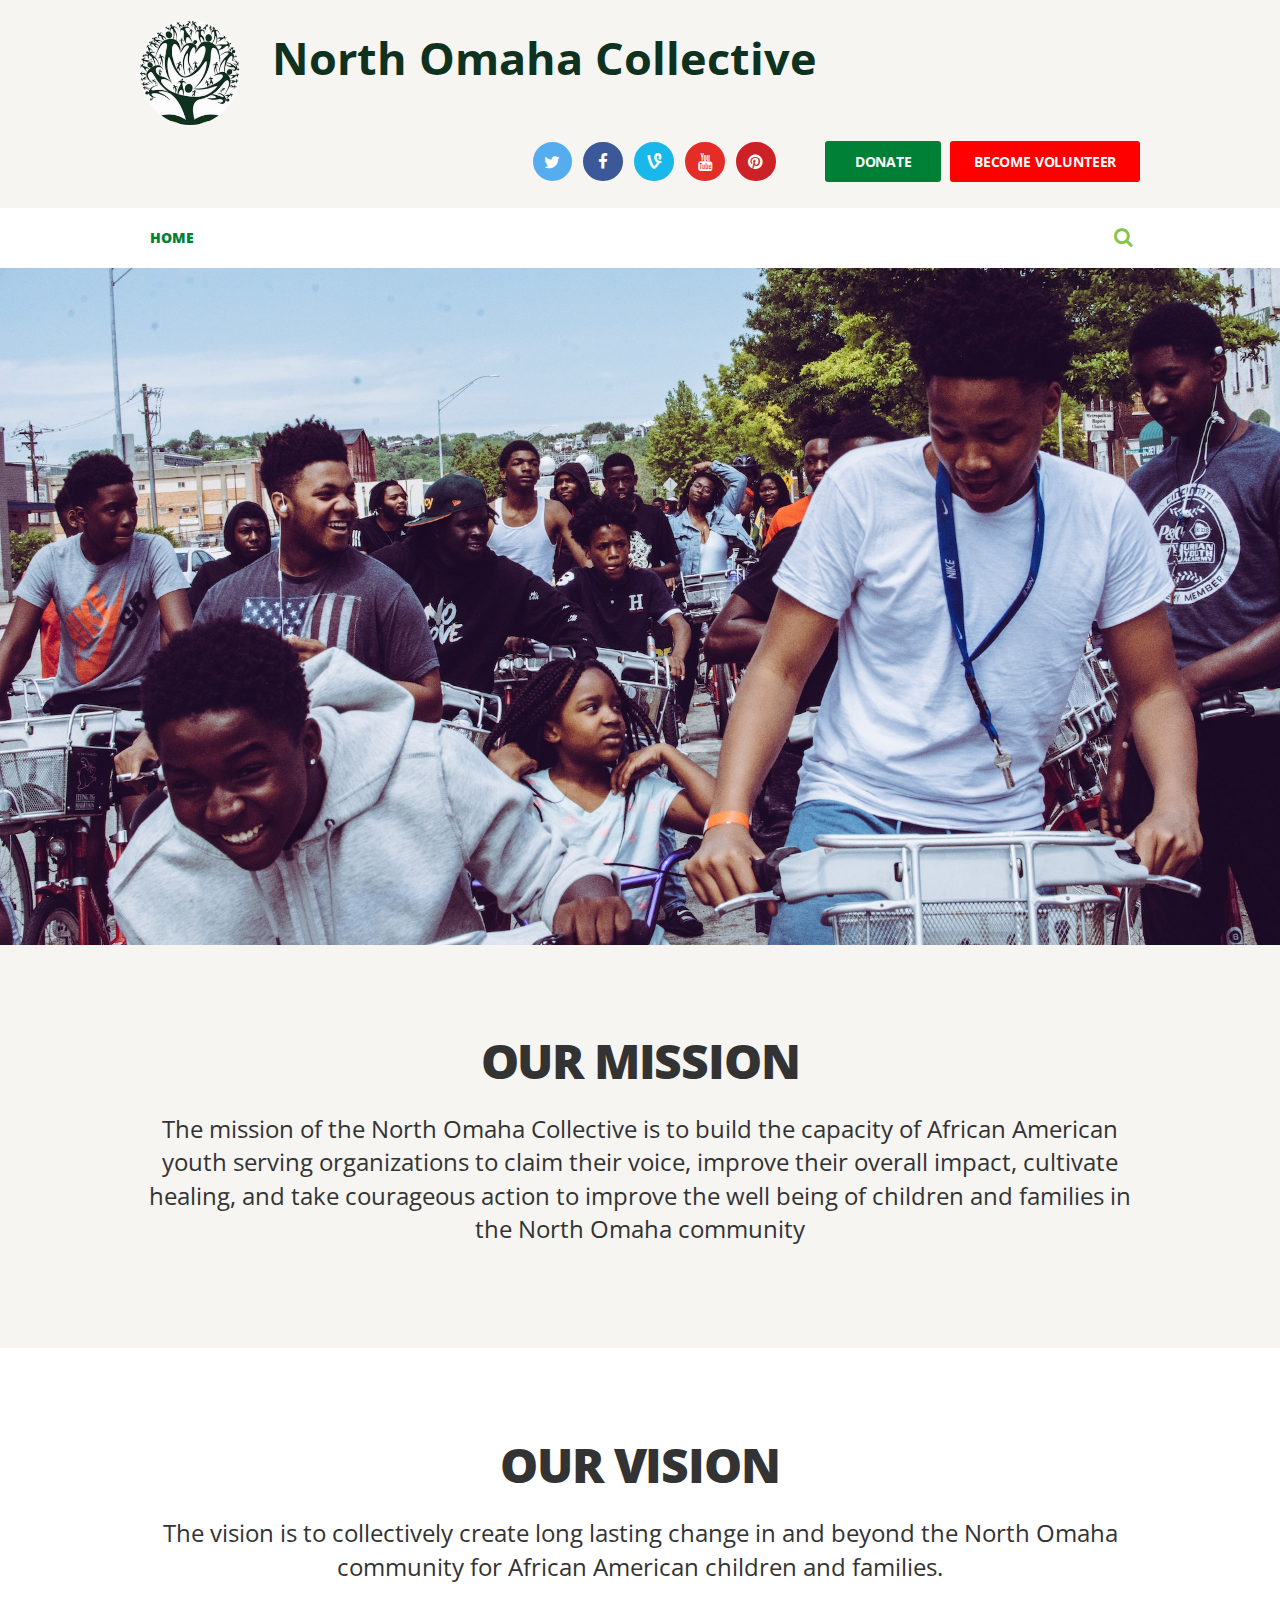
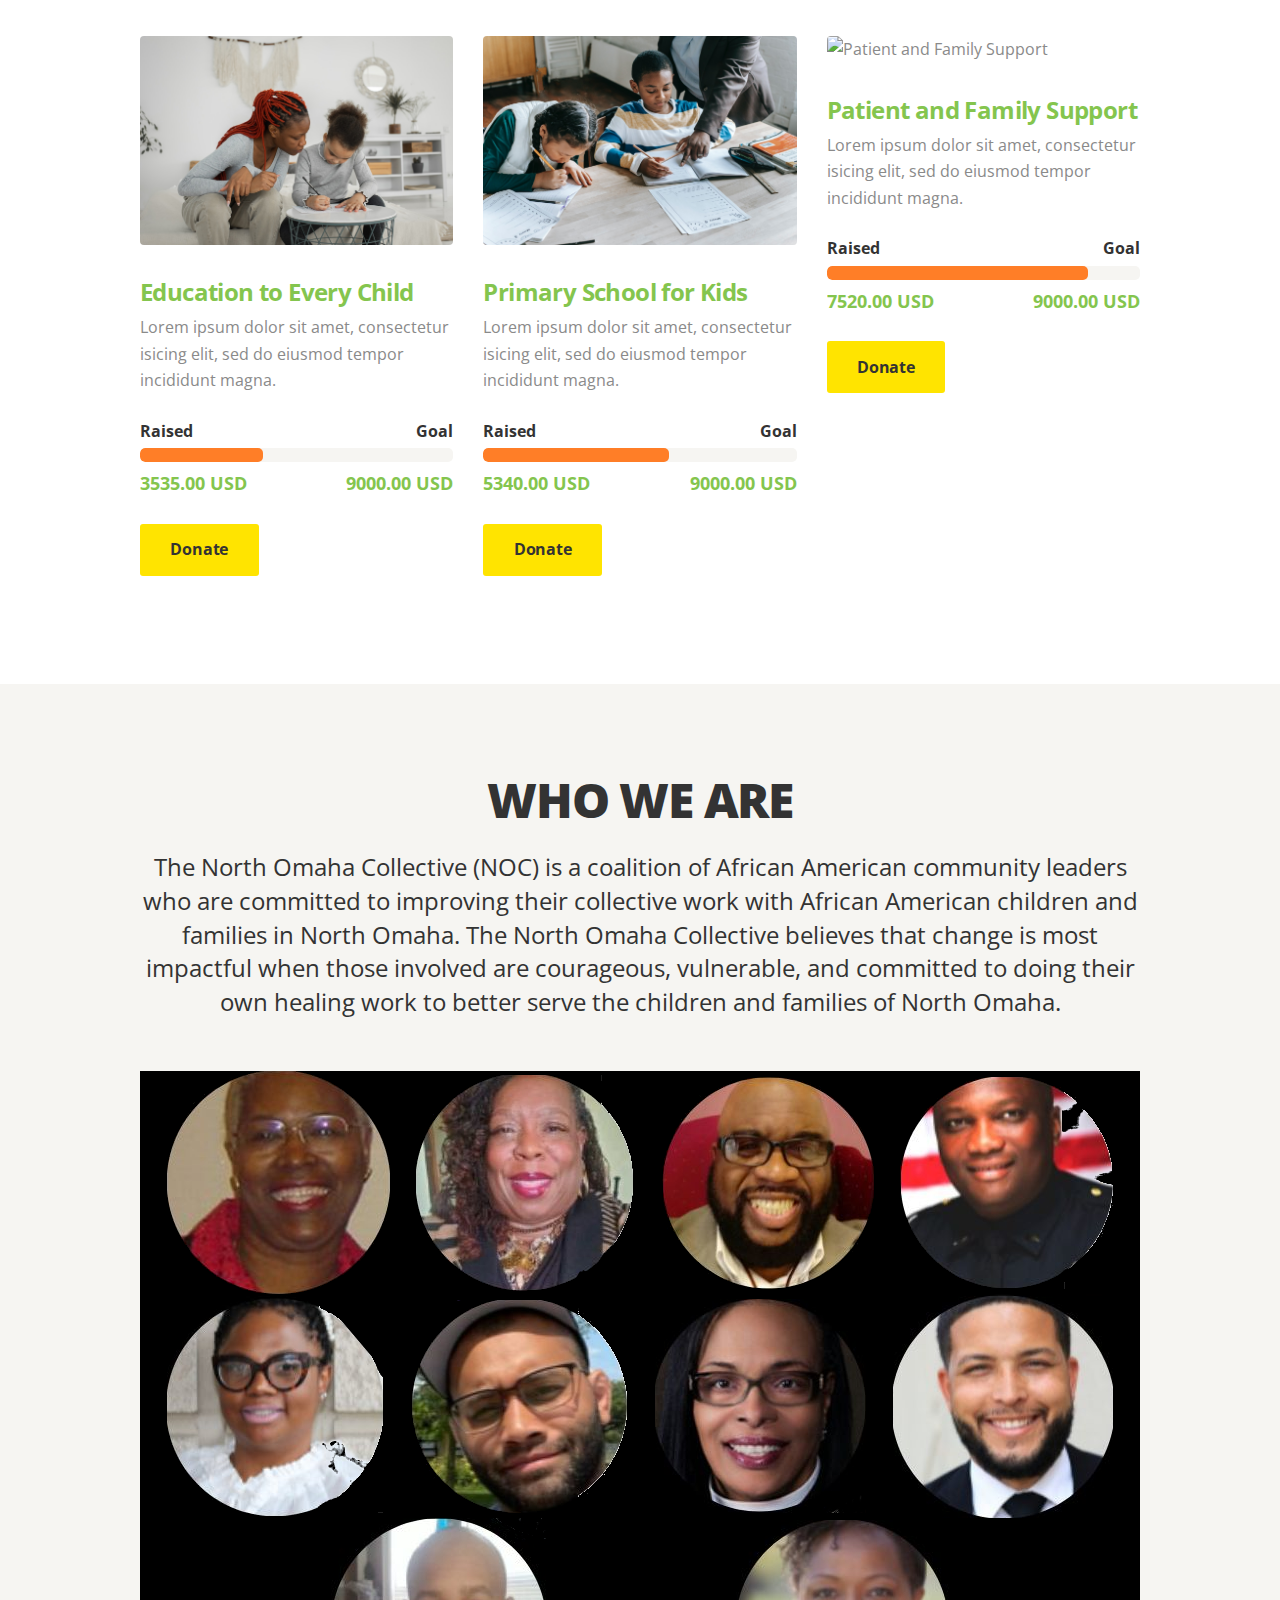
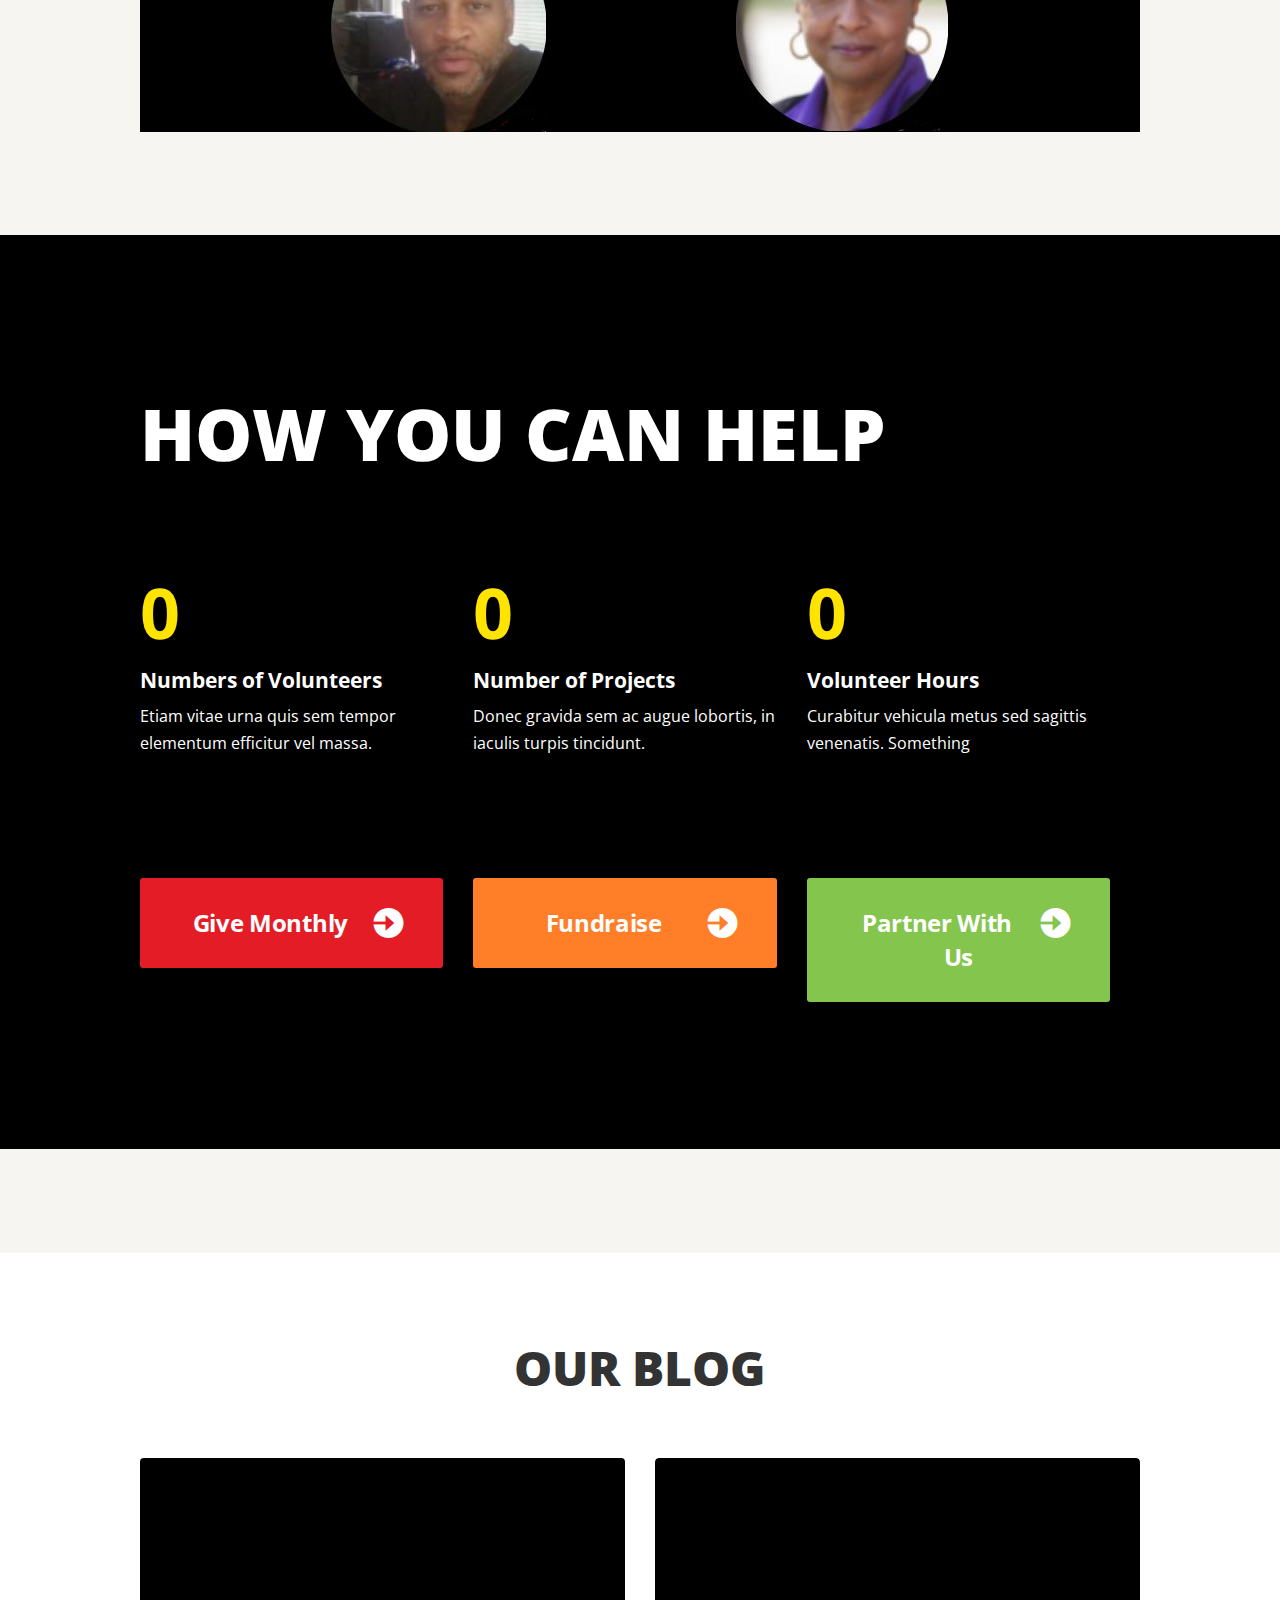
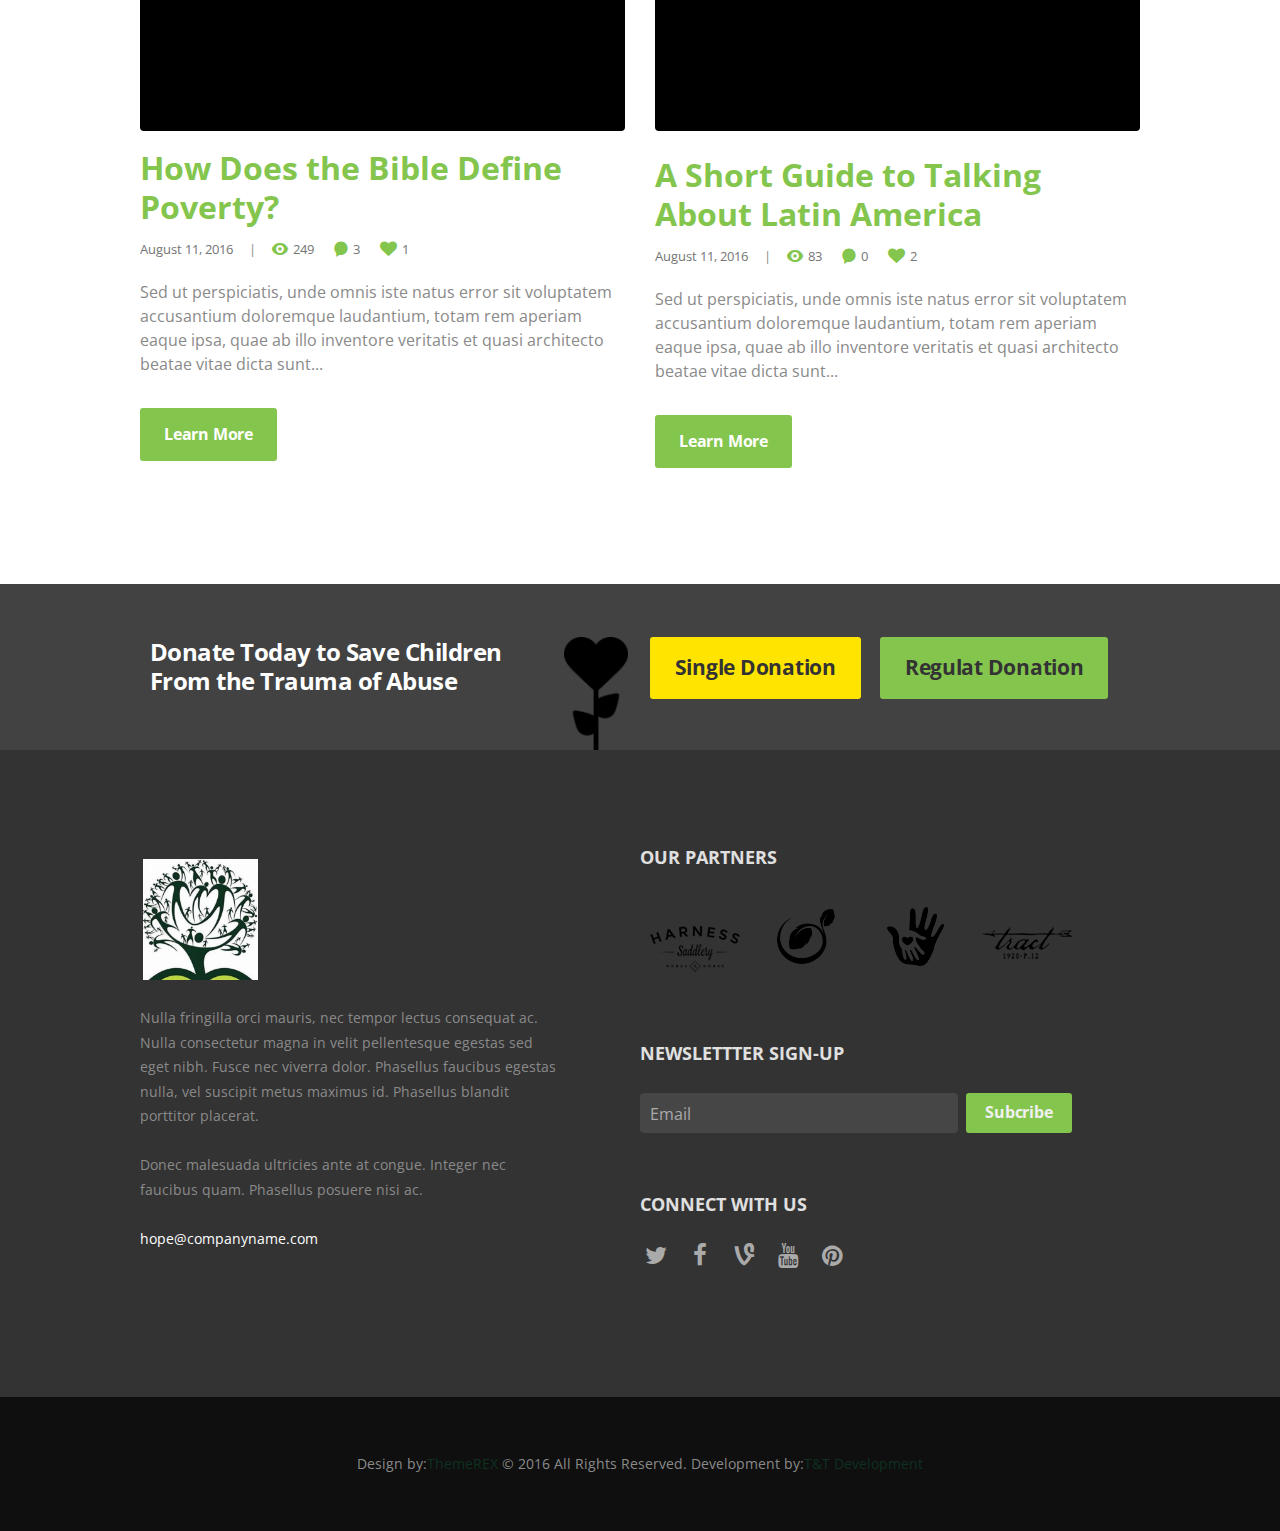
==== commit beecd81c: "updates" ====
--- a/index.html
+++ b/index.html
@@ -27,7 +27,7 @@
 	<link property="stylesheet" rel='stylesheet' id='trx-donations-style-css'  href='js/vendor/plugins/trx_donations/trx_donations.css' type='text/css' media='all' />
 	<link property="stylesheet" rel='stylesheet' id='charity_is_hope-messages-style-css' href='js/vendor/fw/js/core.messages/core.messages.css' type='text/css' media='all' />
 	<link property="stylesheet" rel='stylesheet' id='charity_is_hope-swiperslider-style-css' href='js/vendor/fw/js/swiper/swiper.css' type='text/css' media='all' />
-	<link rel="stylesheet" href="/css/custom.css">
+	<link rel="stylesheet" href="css/custom.css">
 </head>
 <body class="home page page-template-default body_style_wide top_style_header_1 body_filled article_style_stretch layout_single-standard template_single-standard scheme_original top_panel_show top_panel_above sidebar_hide sidebar_outer_hide">
 	<a id="toc_home" class="sc_anchor" title="Home" data-description="&lt;i&gt;Return to Home&lt;/i&gt; - &lt;br&gt;navigate to home page of the site" data-icon="icon-home" data-url="http://charity-is-hope.themerex.net/" data-separator="yes"></a>
@@ -64,14 +64,14 @@
 							<nav class="menu_main_nav_area menu_hover_fade">
 								<ul id="menu_main" class="menu_main_nav">
 									<li class="menu-item current-menu-item menu-item-home current-menu-ancestor current-menu-parent menu-item-has-children"><a href="#"><span>Home</span></a>
-										<ul class="sub-menu">
+										<!--<ul class="sub-menu">
 											<li class="menu-item current-menu-item page-item-2"><a href="index.html"><span>Home 1</span></a></li>
 											<li class="menu-item"><a href="home-2.html"><span>Home 2</span></a></li>
 											<li class="menu-item"><a href="home-3.html"><span>Home 3</span></a></li>
 											<li class="menu-item"><a href="home-4-boxed.html"><span>Home Boxed</span></a></li>
-										</ul>
+										</ul>-->
 									</li>
-									<li class="menu-item menu-item-has-children"><a href="#"><span>Features</span></a>
+									<!--<li class="menu-item menu-item-has-children"><a href="#"><span>Features</span></a>
 										<ul class="sub-menu">
 											<li class="menu-item"><a href="typography.html"><span>Typography</span></a></li>
 											<li class="menu-item"><a href="shortcodes.html"><span>Shortcodes</span></a></li>
@@ -116,7 +116,7 @@
 										</ul>
 									</li>
 									<li class="menu-item"><a href="shop.html"><span>Shop</span></a></li>
-									<li class="menu-item"><a href="contacts.html"><span>Contacts</span></a></li>
+									<li class="menu-item"><a href="contacts.html"><span>Contacts</span></a></li>-->
 								</ul>
 							</nav>
 							<div class="search_wrap search_style_fullscreen search_state_closed">
@@ -263,7 +263,7 @@
 												<div id="sc_services_1443866382_wrap" class="sc_services_wrap">
 													<div id="sc_services_1443866382" class="sc_services sc_services_style_services-1 sc_services_type_images  margin_top_huge margin_bottom_huge">
 														<h2 class="sc_services_title sc_item_title sc_item_title_without_descr">Our Mission</h2>
-														<div class="sc_services_descr sc_item_descr">The mission of the North Omaha Collective is to build the capacity of African American youth serving organizations to claim their voice, improve their overall impact, cultivate healing, and take corageous action to improve the well being of children and families in the North Omaha community</div>
+														<div class="sc_services_descr sc_item_descr">The mission of the North Omaha Collective is to build the capacity of African American youth serving organizations to claim their voice, improve their overall impact, cultivate healing, and take courageous action to improve the well being of children and families in the North Omaha community</div>
 														<!--<div class="sc_columns columns_wrap">
 															<div class="column-1_3 column_padding_bottom">
 																<div id="sc_services_1443866382_1" class="sc_services_item sc_services_item_1 odd first">
@@ -323,7 +323,7 @@
 												<div class="h55"></div>
 												<div id="sc_donations_108588160" class="sc_donations sc_donations_style_excerpt">
 													<h2 class="sc_donations_title sc_item_title">Our Vision</h2>
-													<div class="sc_donations_descr sc_item_descr">The vision is to collectively create long lasting change in and beyond the North Omaha community for African Amrerican children and families.</div>
+													<div class="sc_donations_descr sc_item_descr">The vision is to collectively create long lasting change in and beyond the North Omaha community for African American children and families.</div>
 													<div class="sc_donations_columns_wrap">
 														<div class="post_item_excerpt post_type_donation sc_donations_column-1_3">
 															<div class="post_featured">
@@ -429,8 +429,21 @@
 														<div class="sc_services_descr sc_item_descr">
 															The North Omaha Collective (NOC) is a coalition of African American community leaders
 															 who are committed to improving their collective work with African American children and families
-															  in North Omaha.  The North Omaha Collective believes that change is most impactful when those involved are corageaous, vulnerable, and committed to doing their own healing work to better
+															  in North Omaha.  The North Omaha Collective believes that change is most impactful when those involved are courageous, vulnerable, and committed to doing their own healing work to better
 															   serve the children and families of North Omaha.  
+														</div>
+														<div class="staff-photos">
+															<div><img src="images/staff/carolyn.png" alt="" srcset="">
+															</div>
+															<div><img src="images/staff/doris.png" alt="" srcset=""></div>
+															<div><img src="images/staff/james.png" alt="" srcset=""></div>
+															<div><img src="images/staff/kenneth.png" alt="" srcset=""></div>
+															<div><img src="images/staff/ladonna.png" alt="" srcset=""></div>
+															<div><img src="images/staff/patrick.png" alt="" srcset=""></div>
+															<div><img src="images/staff/portiac.png" alt="" srcset=""></div>
+															<div><img src="images/staff/richard.png" alt="" srcset=""></div>
+															<div><img src="images/staff/rodney.png" alt="" srcset=""></div>
+															<div><img src="images/staff/teresa.png" alt="" srcset=""></div>
 														</div>
 														<!--<div class="sc_columns columns_wrap">
 															<div class="column-1_3 column_padding_bottom">
--- a/css/custom.css
+++ b/css/custom.css
@@ -1,12 +1,12 @@
 .logo a{
 display: inline-block;
-font-size: 28px;
+font-size: 45px;
 margin-top: 13px;
 font-weight: bold;
 }
 
 .scheme_original a {
-    color: #008036;
+    color: #0E3120;
 }
 
 .scheme_original a:hover {
@@ -65,7 +65,7 @@
 
 .logo_main{
     float:left;
-    width: 50px;
+    width: 130px;
 }
 
 .top_panel_wrap .logo_main {
@@ -73,4 +73,12 @@
     width: 100px;
     padding:20px 0;
     border-radius: 100%;
+}
+
+.staff-photos{
+    display: flex;
+    flex-wrap: wrap;
+    justify-content: space-evenly;
+    align-items: center;
+    background-color: black;
 }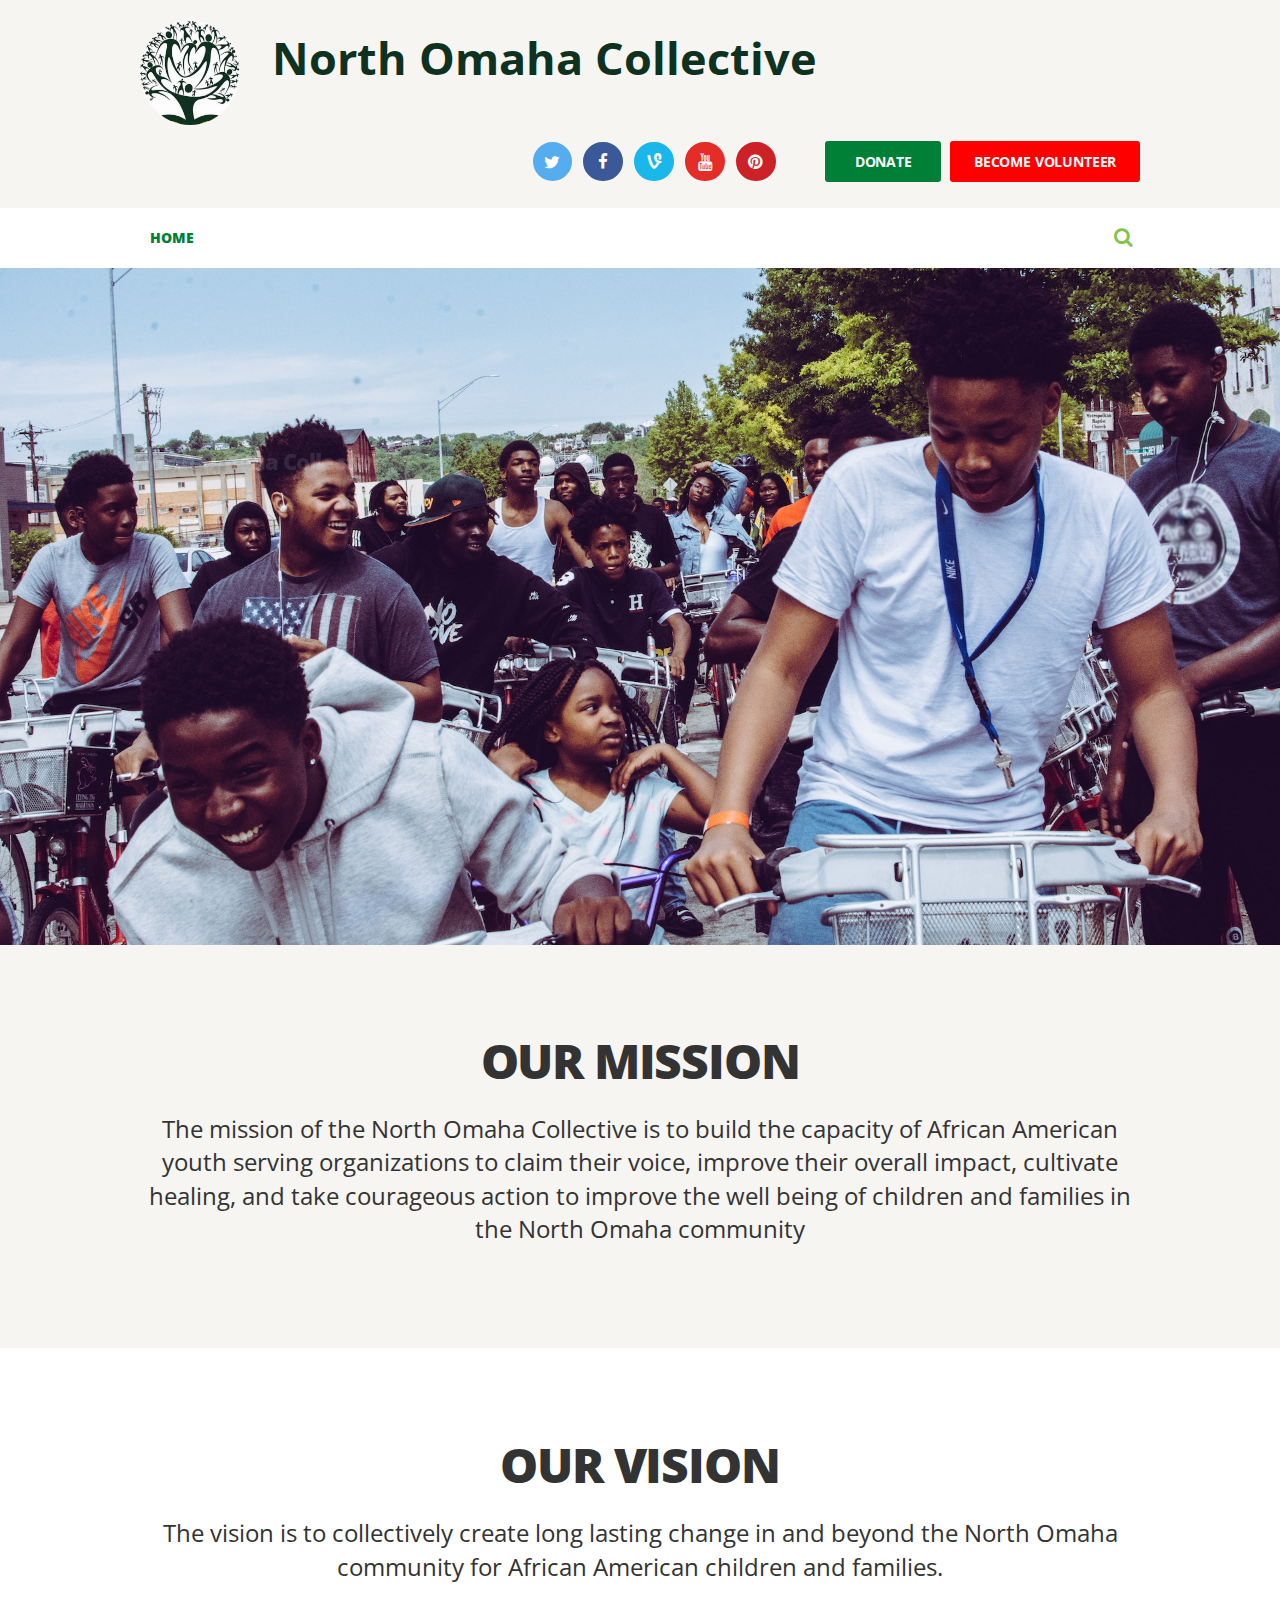
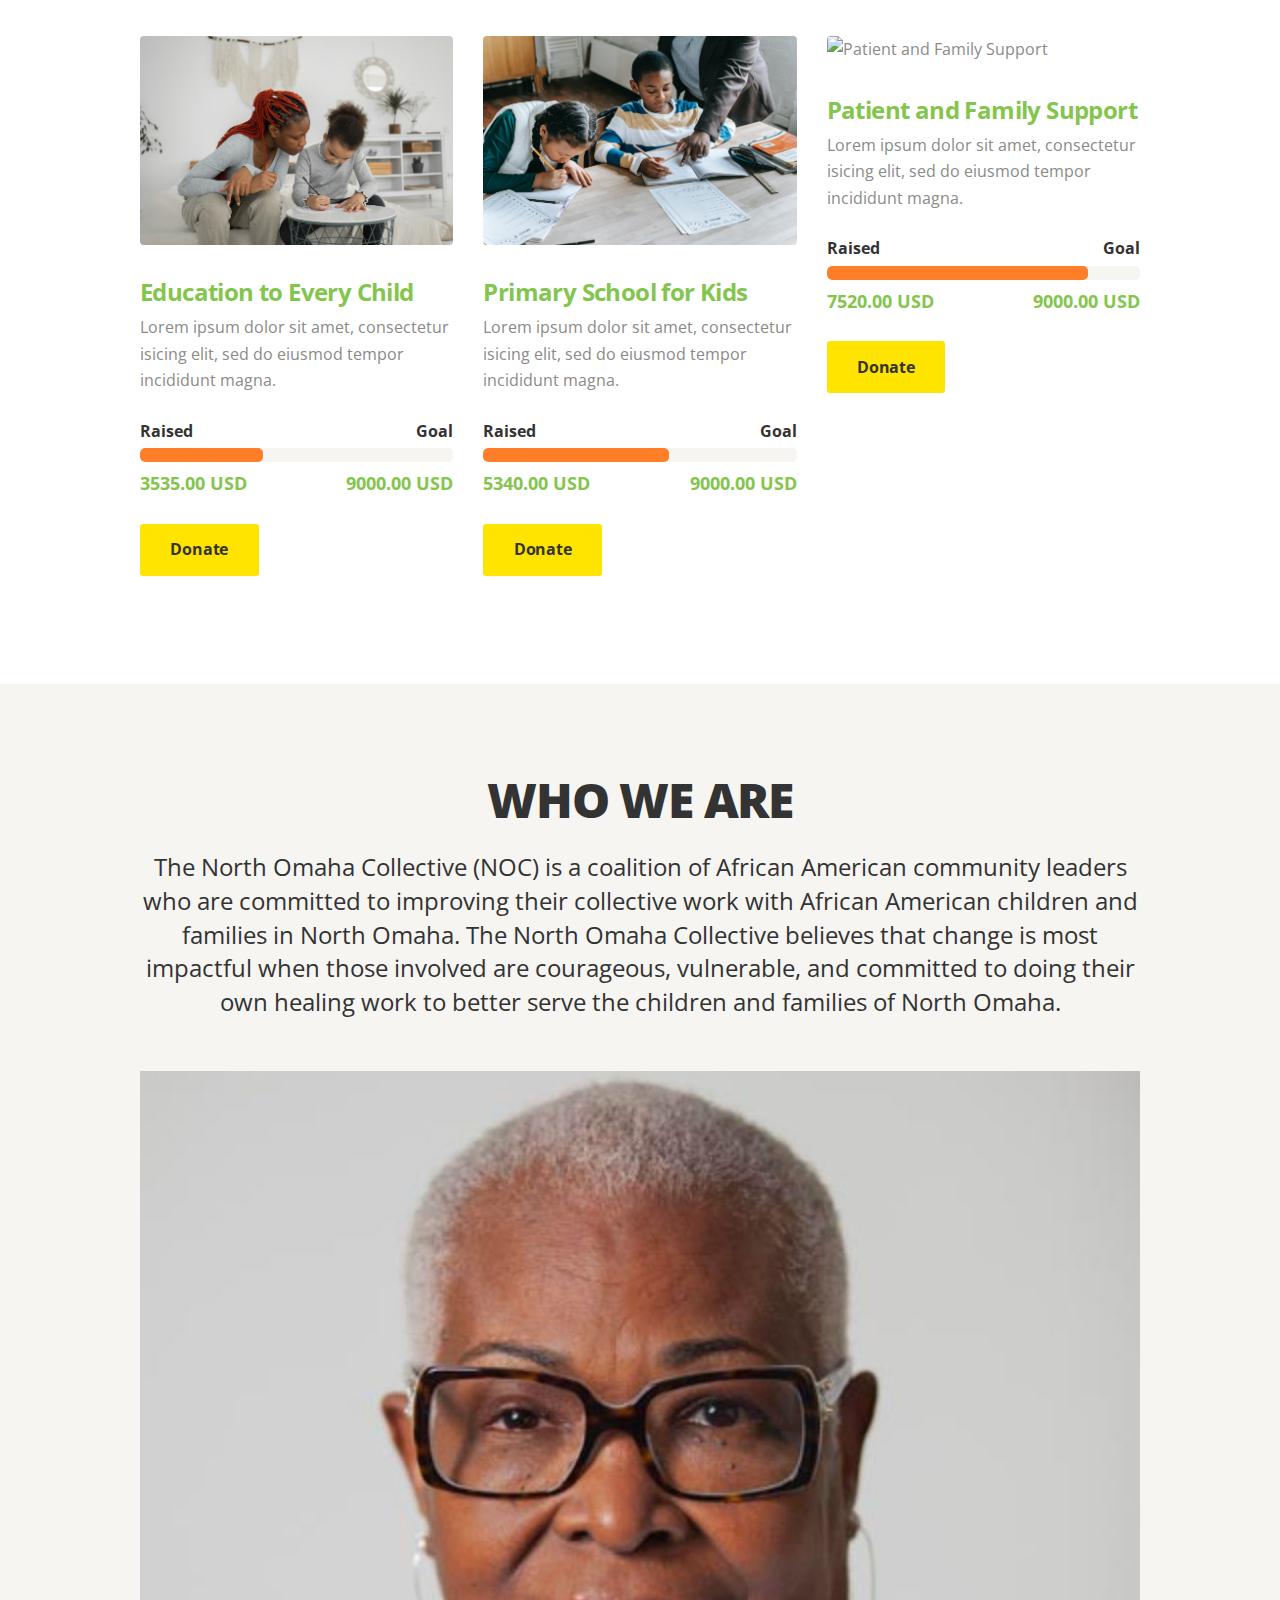
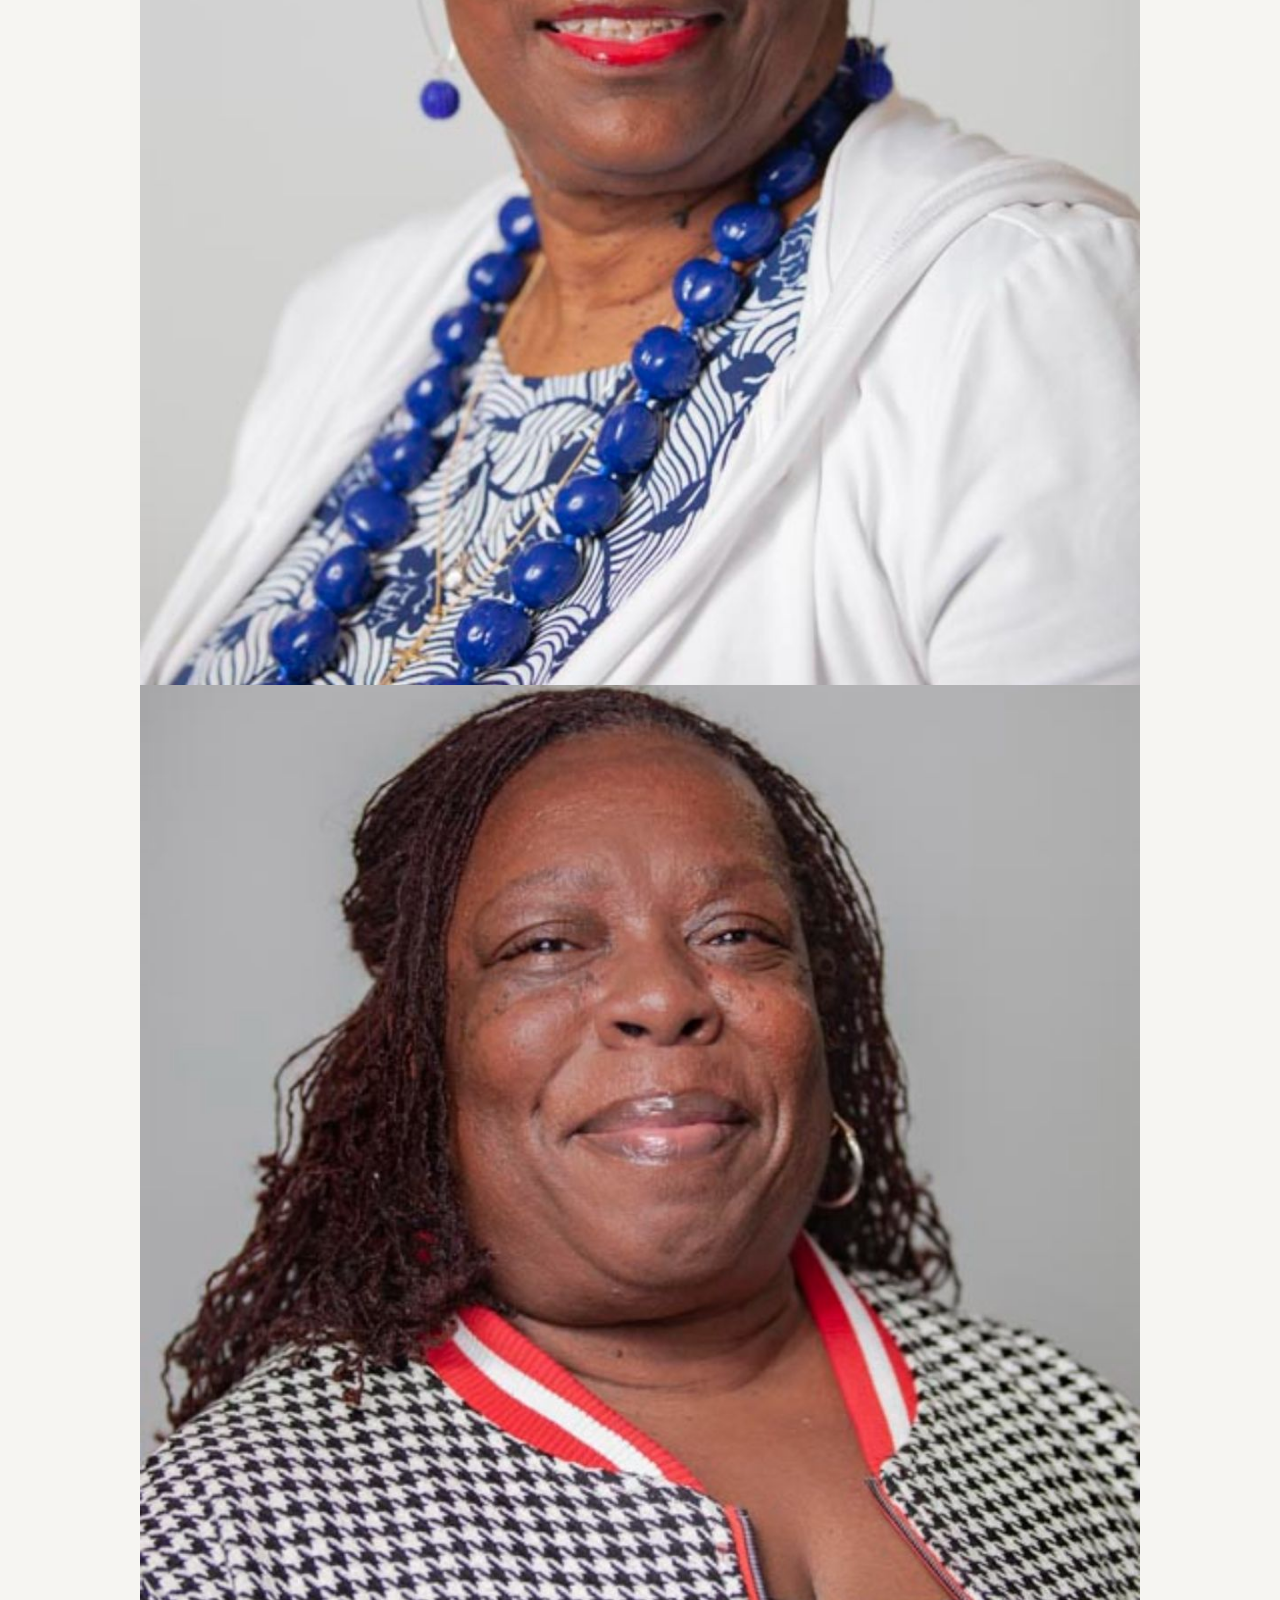
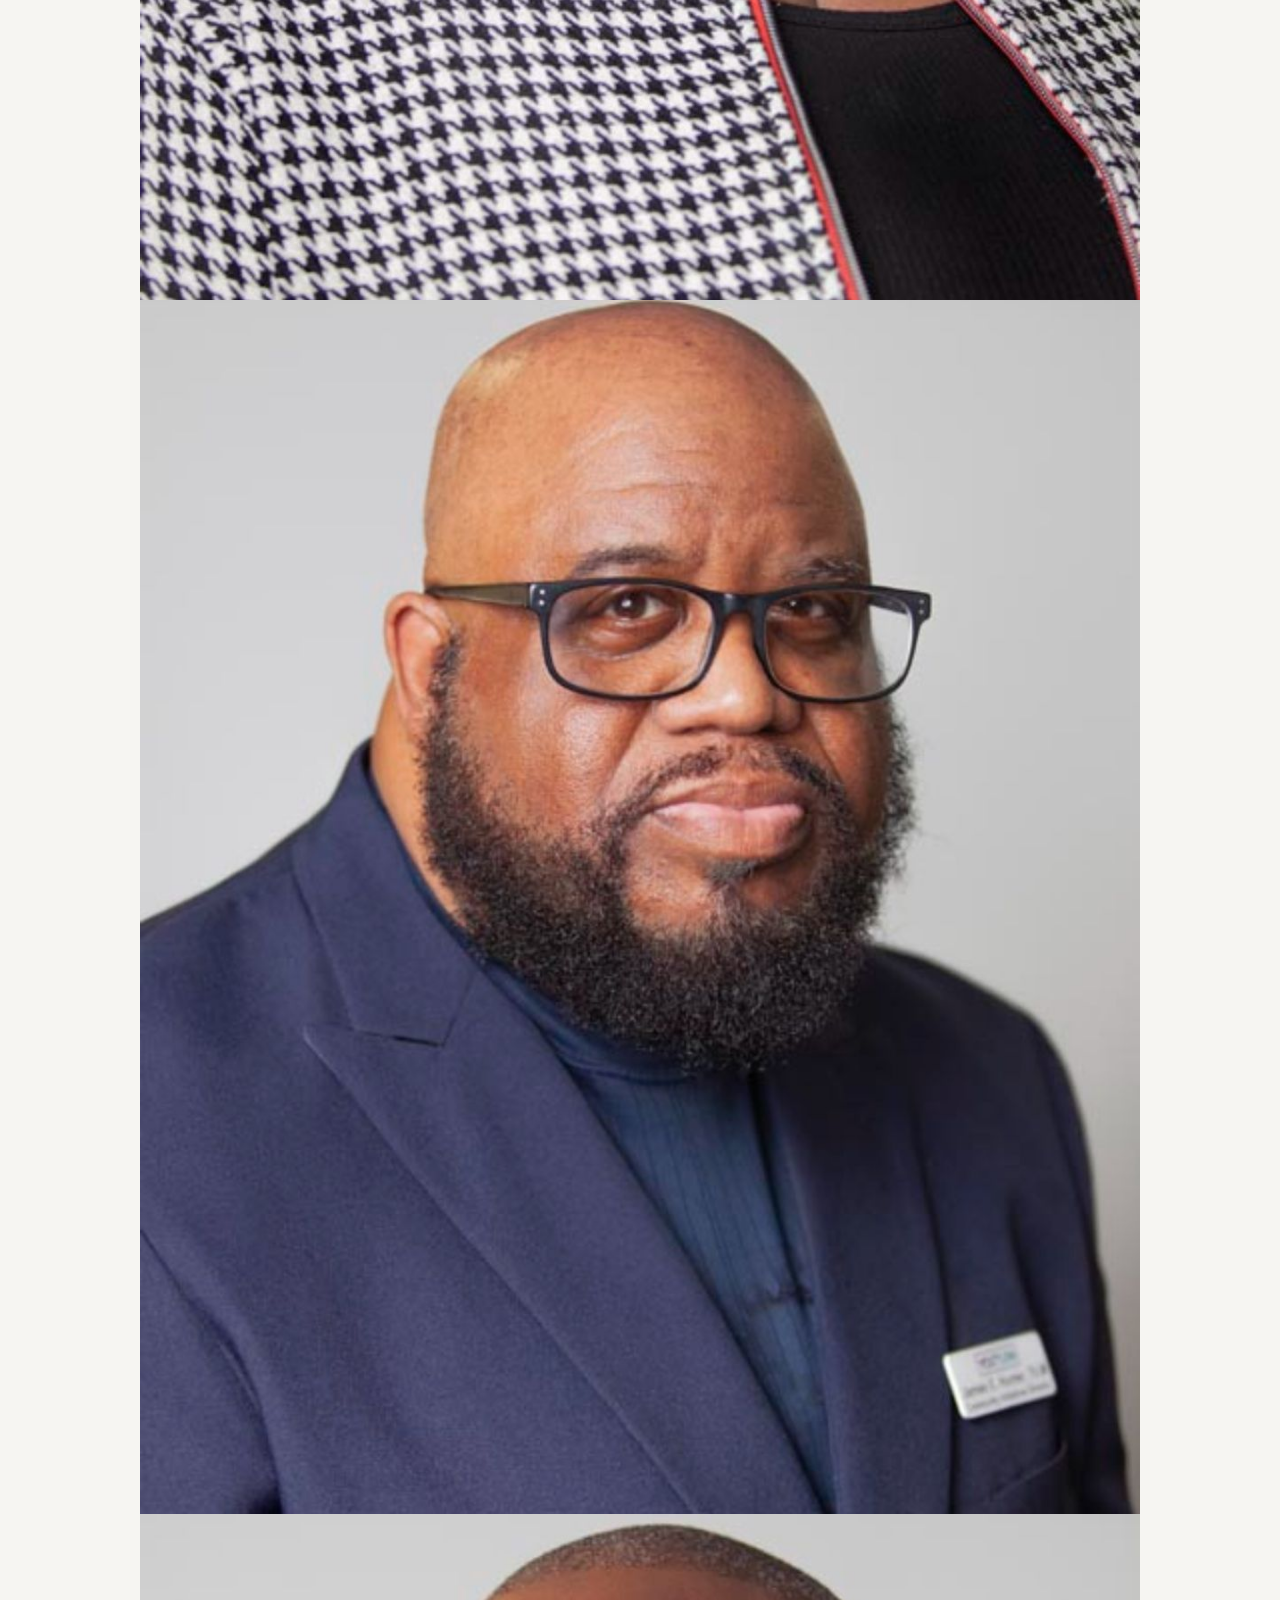
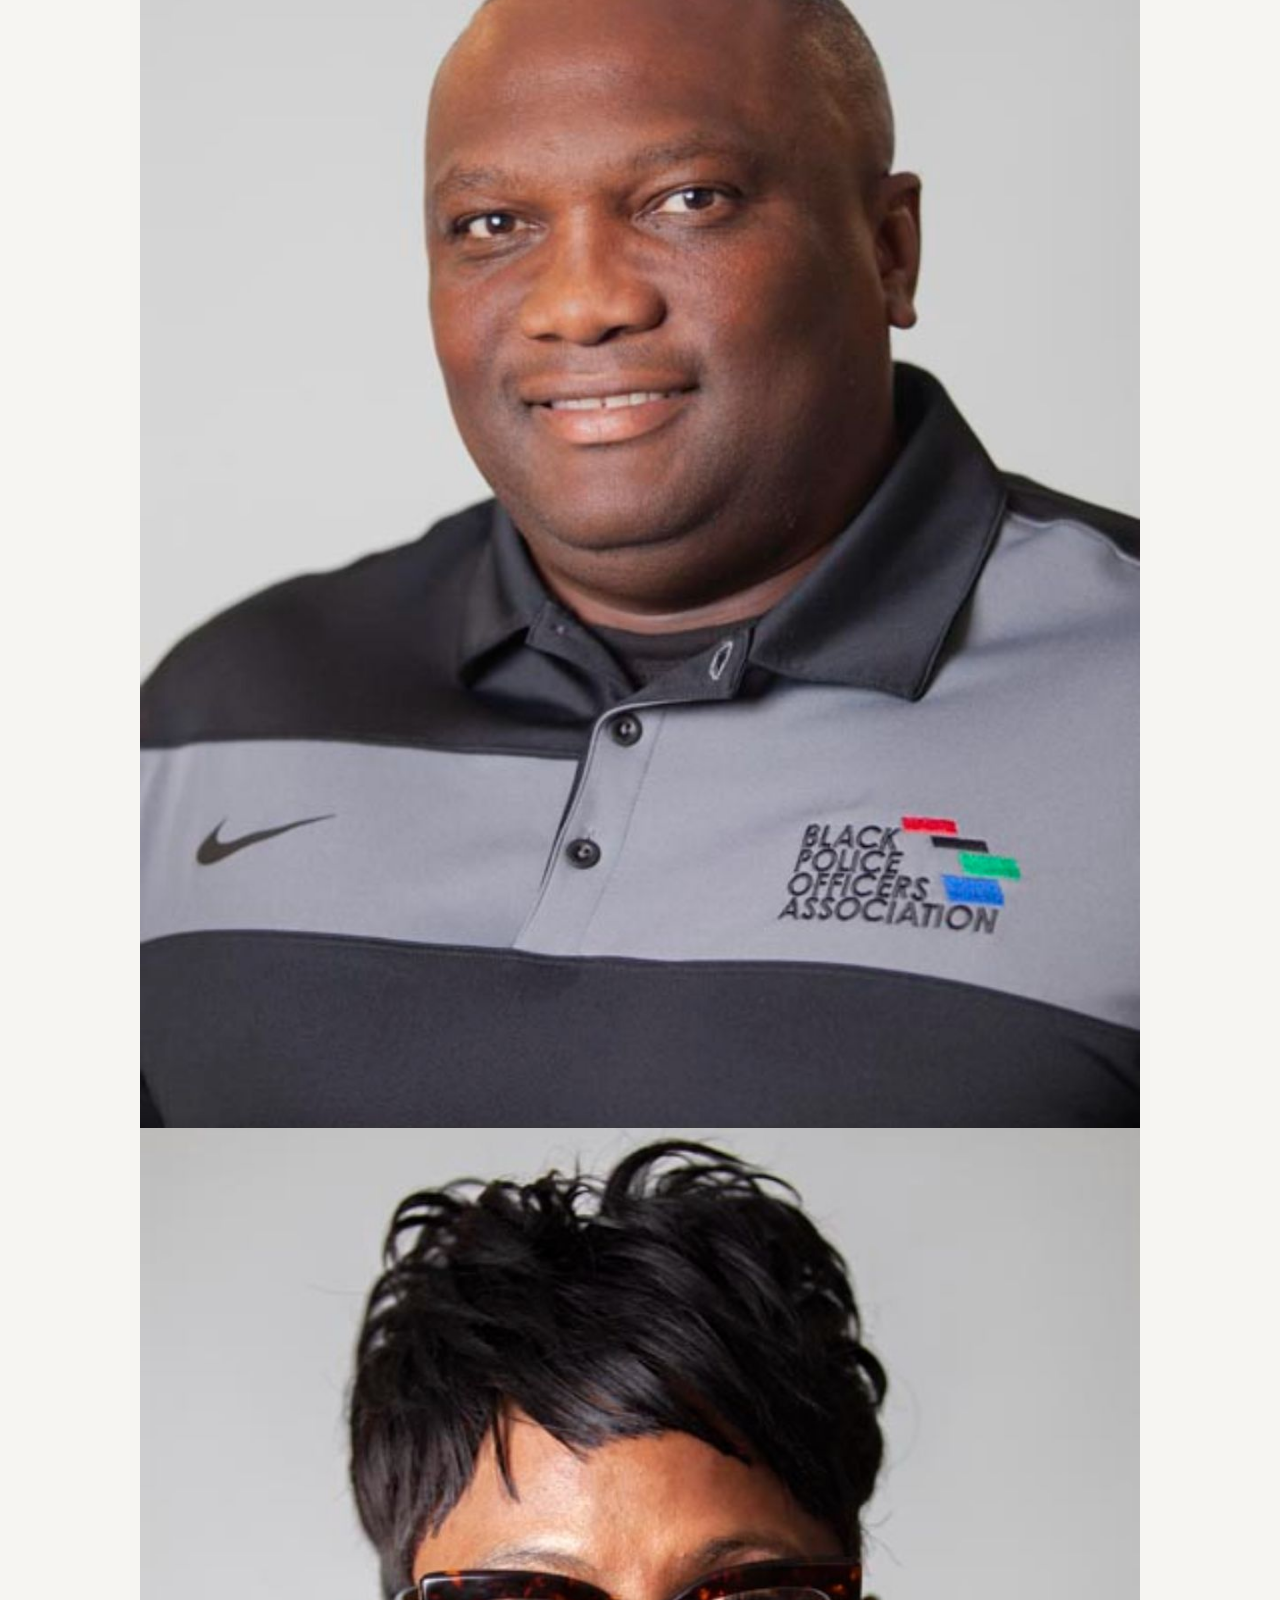
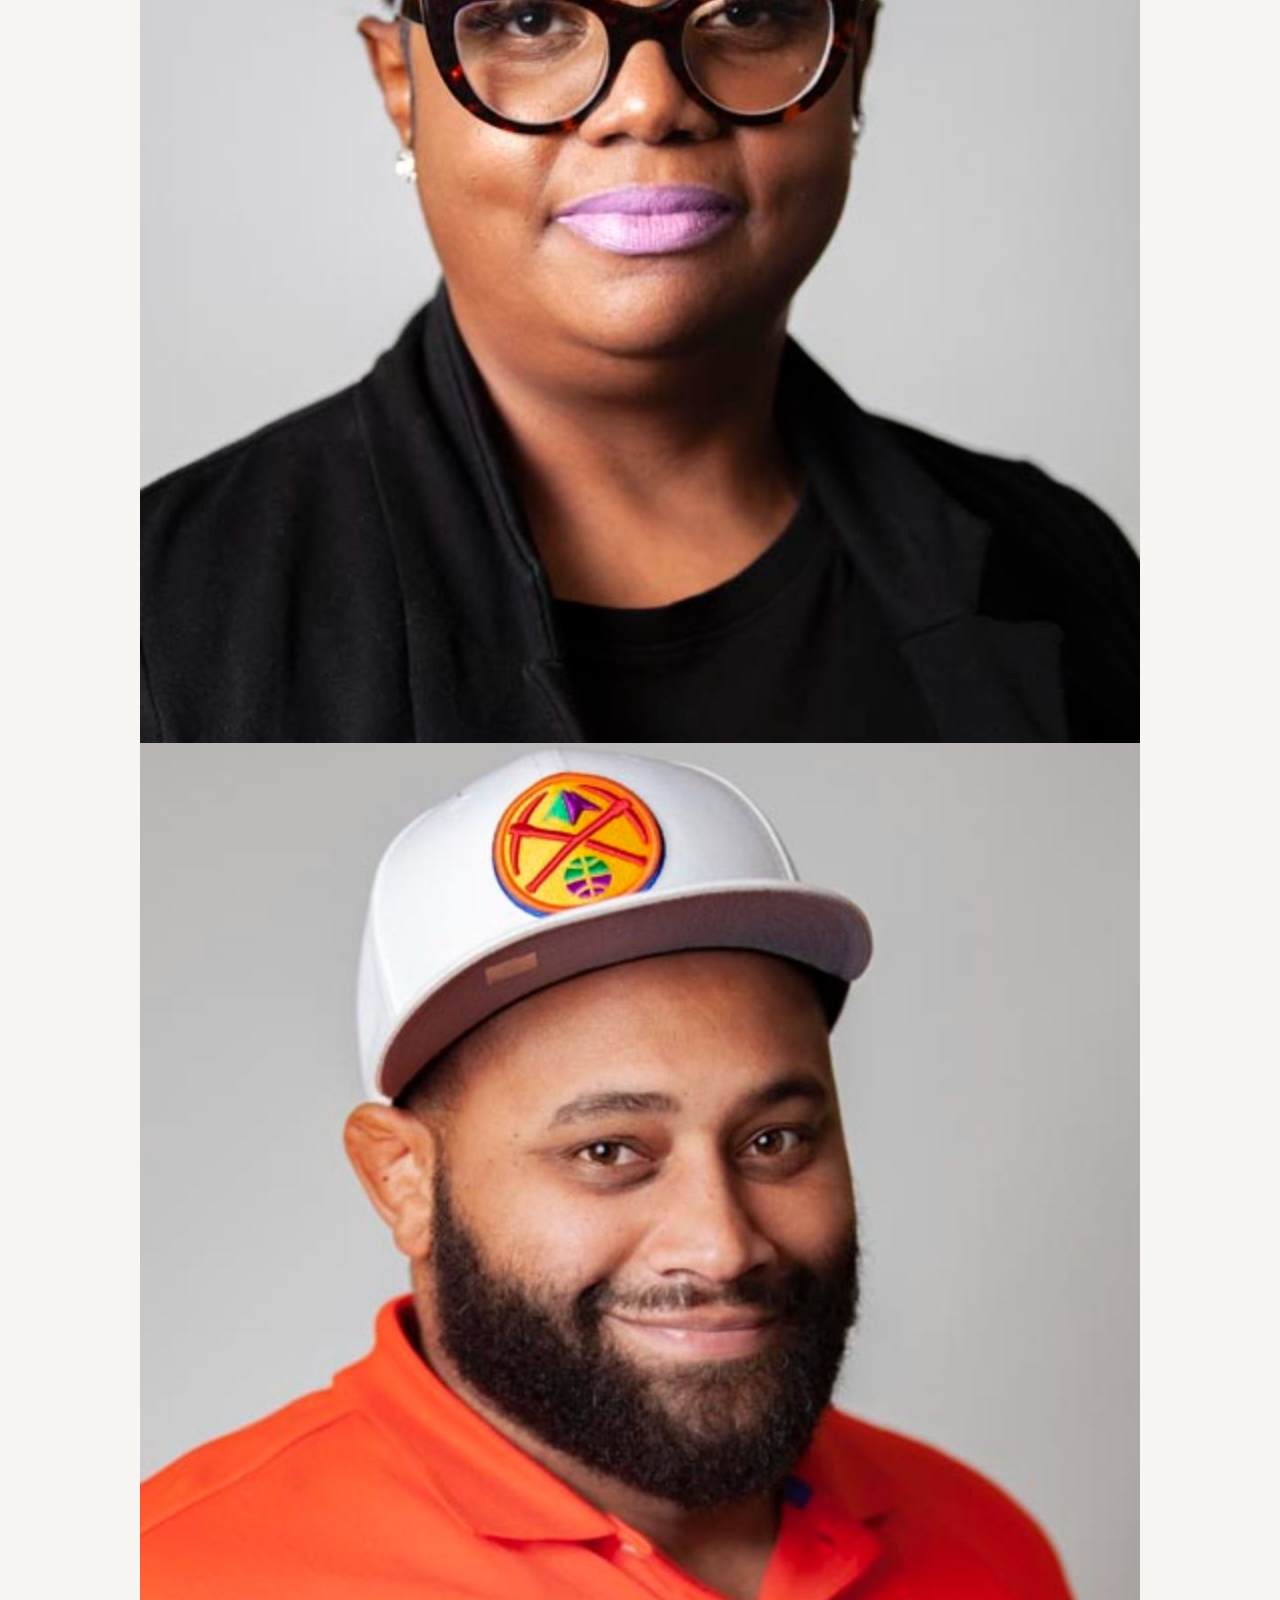
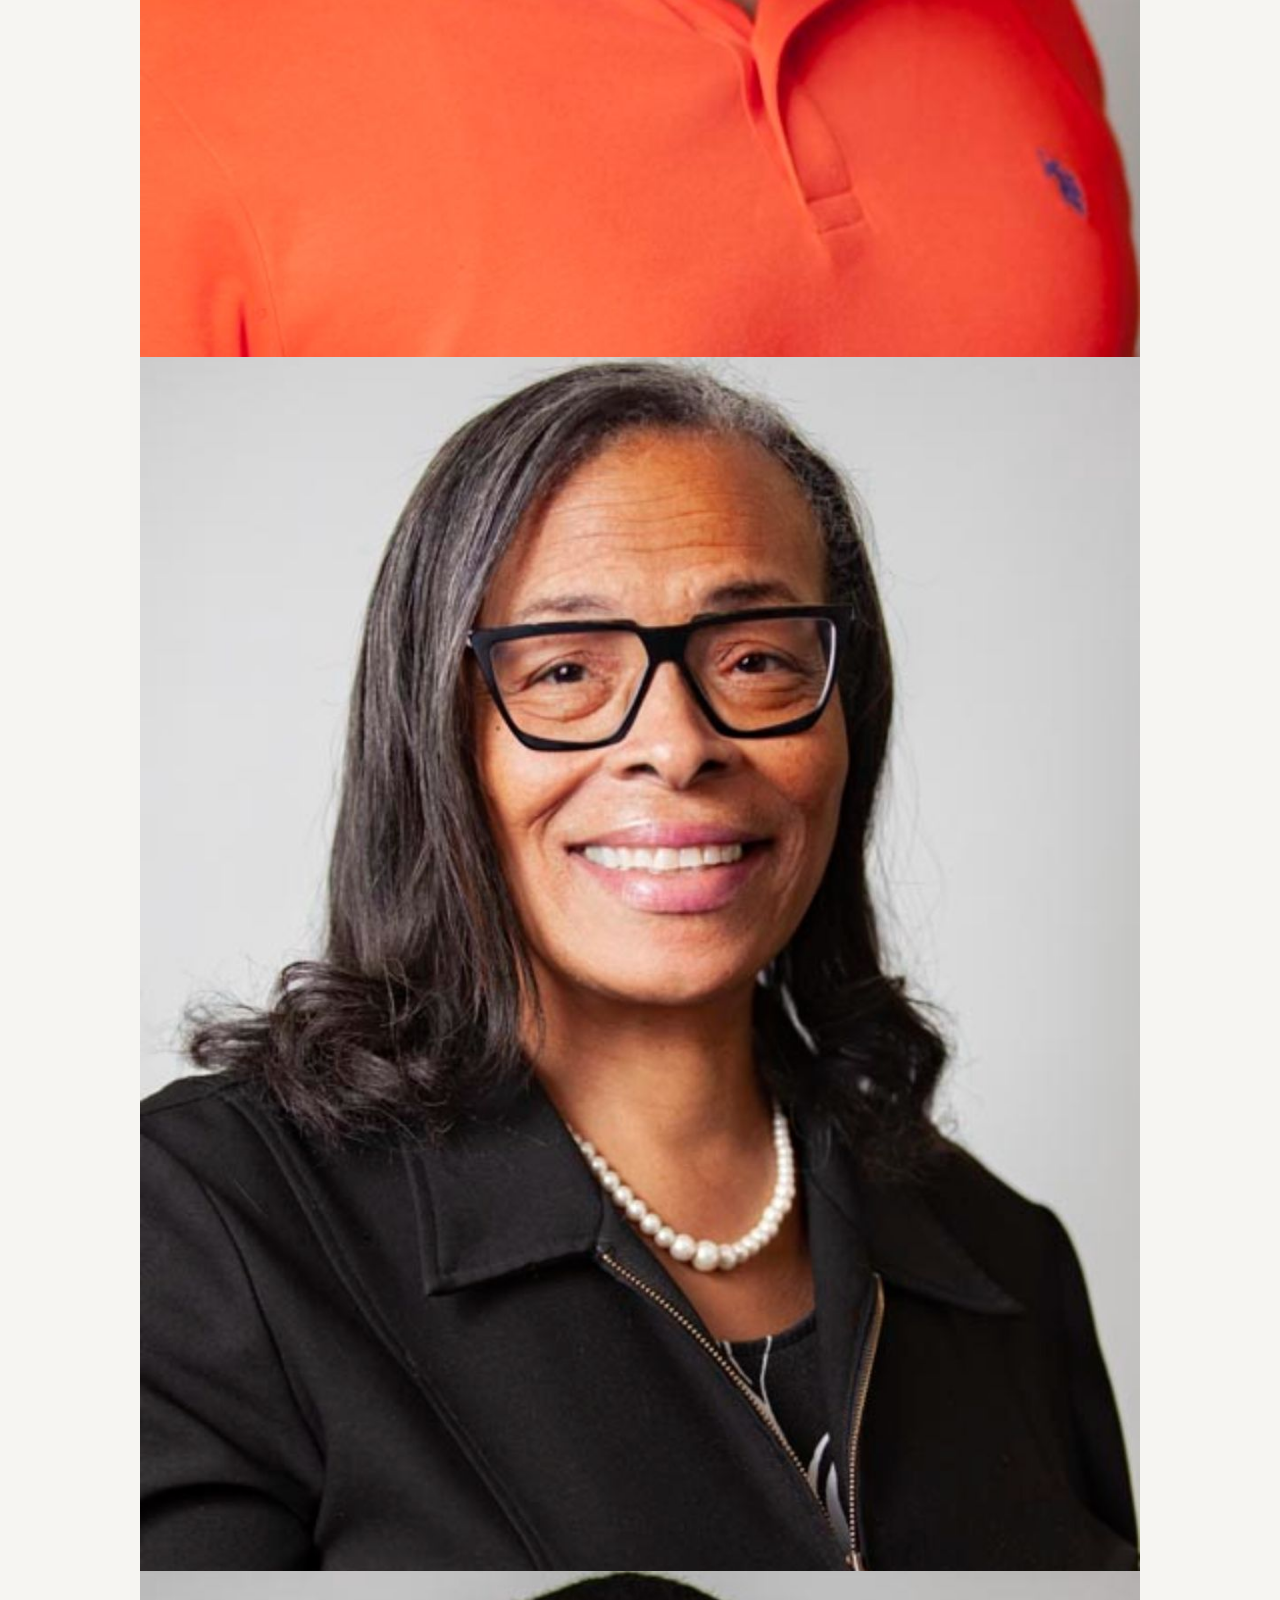
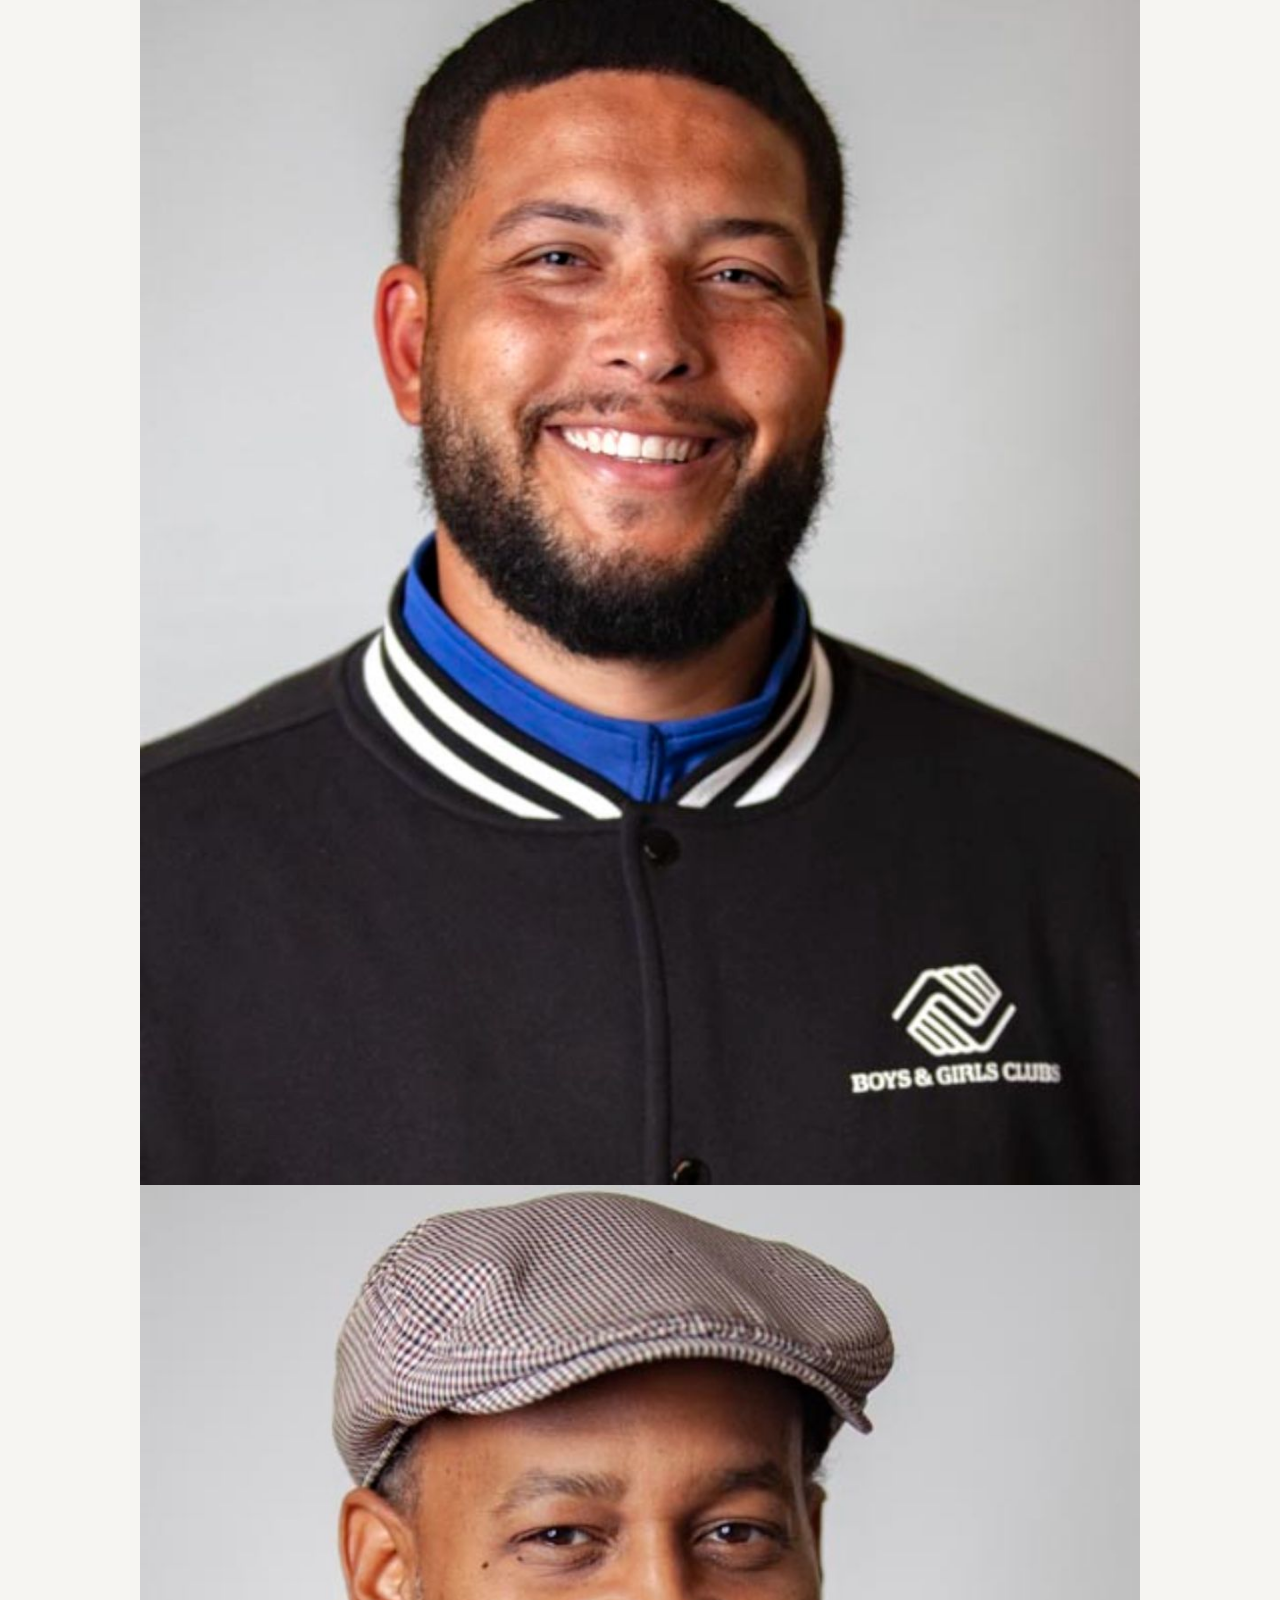
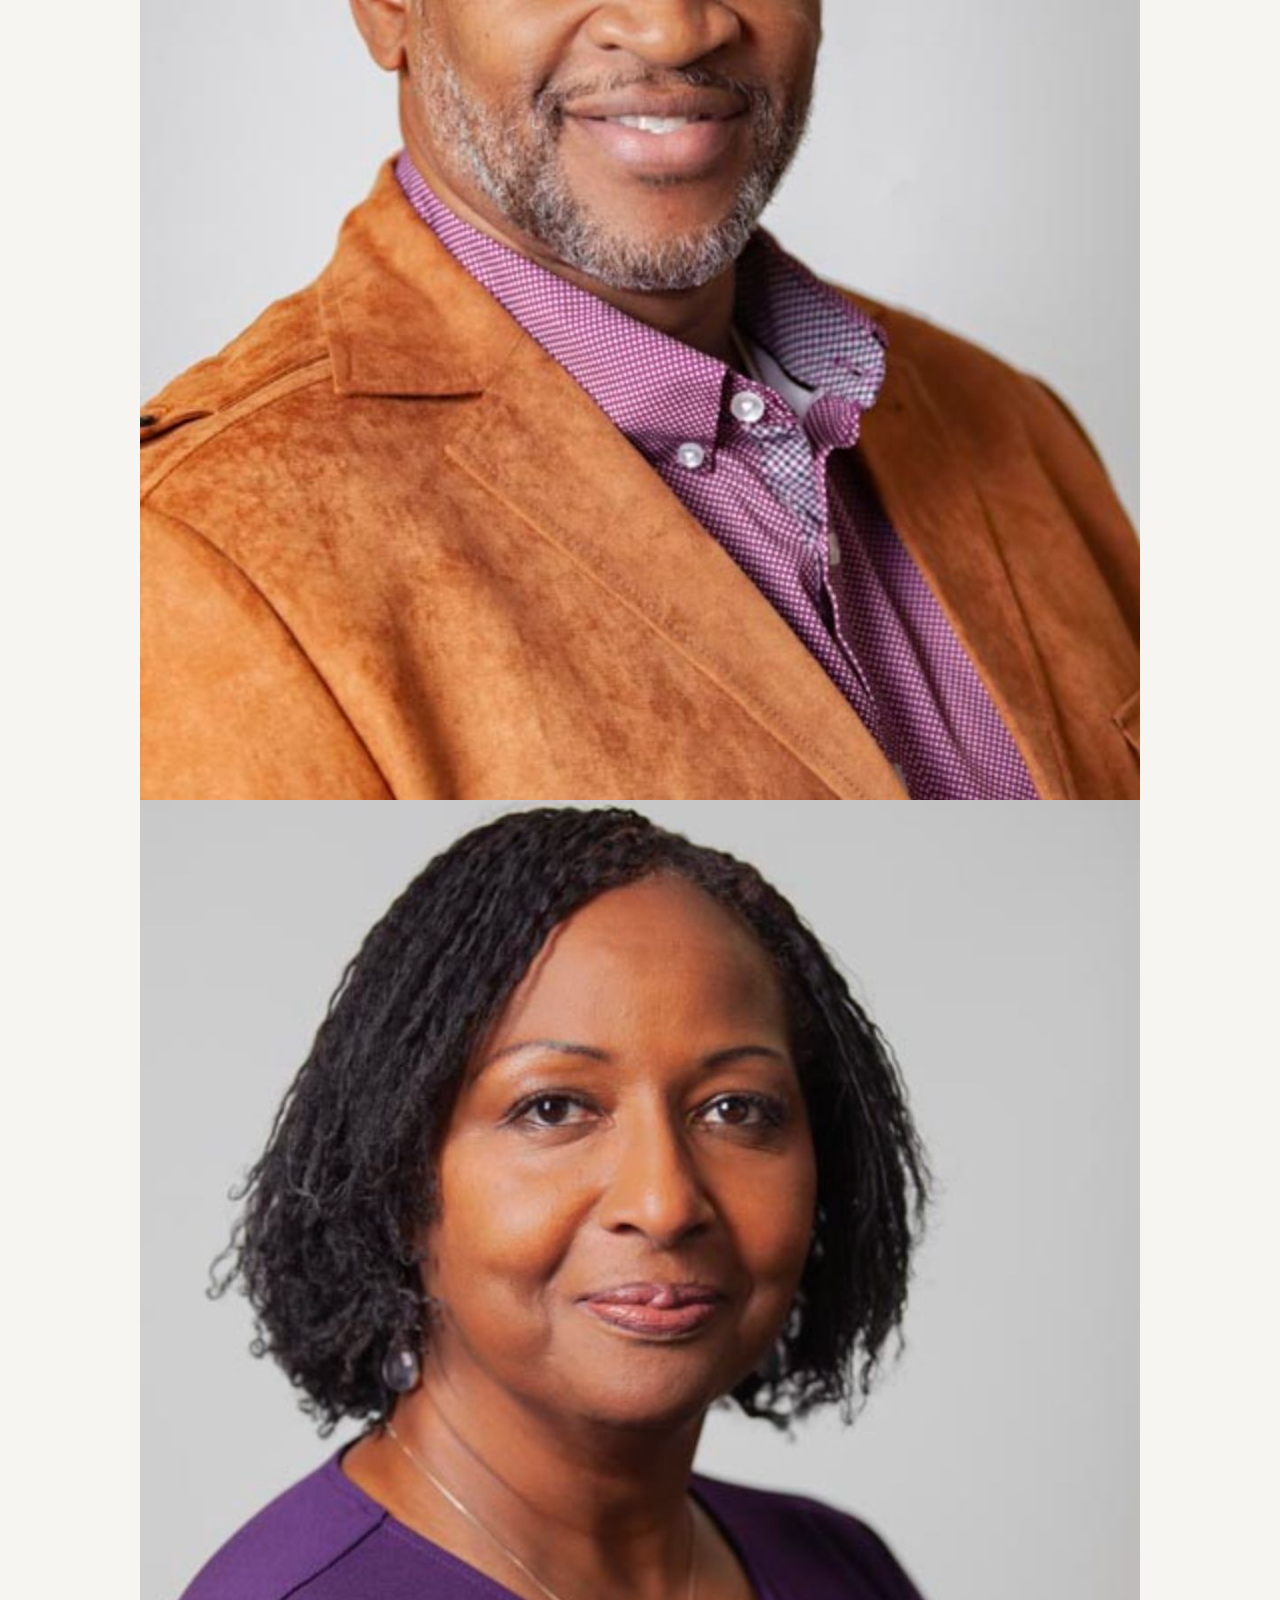
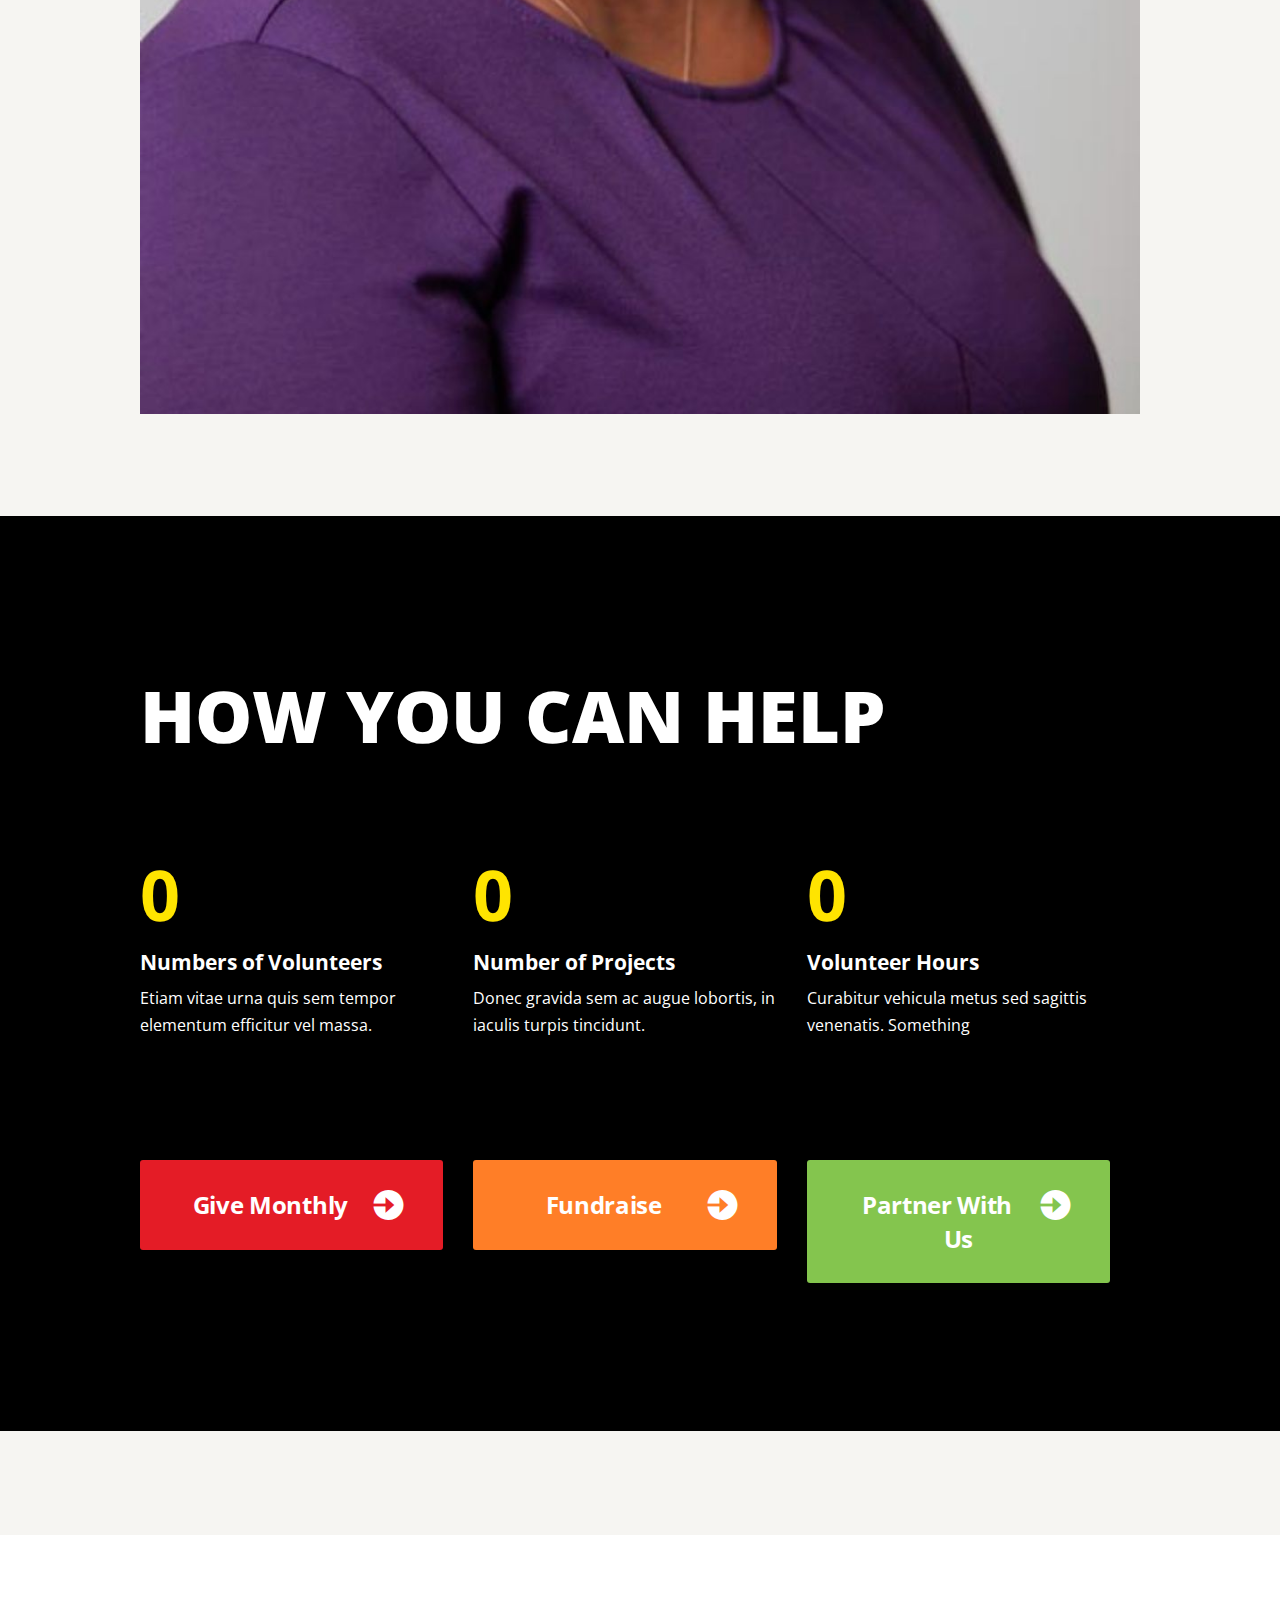
==== commit 18cf8c95: "new images and logo" ====
--- a/index.html
+++ b/index.html
@@ -1,37 +1,62 @@
 <!DOCTYPE html>
 <html lang="en-US" class="scheme_original">
+
 <head>
 	<title>North Omaha Collective</title>
 	<meta http-equiv="content-type" content="text/html;charset=UTF-8" />
 	<link rel="apple-touch-icon" sizes="180x180" href="/apple-touch-icon.png">
-<link rel="icon" type="image/png" sizes="32x32" href="/favicon-32x32.png">
-<link rel="icon" type="image/png" sizes="16x16" href="/favicon-16x16.png">
-<link rel="manifest" href="/site.webmanifest">
+	<link rel="icon" type="image/png" sizes="32x32" href="/favicon-32x32.png">
+	<link rel="icon" type="image/png" sizes="16x16" href="/favicon-16x16.png">
+	<link rel="manifest" href="/site.webmanifest">
 	<meta name="viewport" content="width=device-width, initial-scale=1, maximum-scale=1">
-	<meta name="format-detection" content="telephone=no"><link rel='shortcut icon' href='favicon.ico' type='image/x-icon' />
+	<meta name="format-detection" content="telephone=no">
+	<link rel='shortcut icon' href='favicon.ico' type='image/x-icon' />
 	<link rel='dns-prefetch' href='http://fonts.googleapis.com/' />
 	<link rel='dns-prefetch' href='http://s.w.org/' />
-	<link href="https://fonts.googleapis.com/css?family=Droid+Serif:400,700%7COpen+Sans:300,300i,400,400i,600,600i,700,700i,800,800i%7CRaleway:100,200,300,400,500,600,700,800,900&amp;subset=latin-ext" rel="stylesheet">
-	<link property="stylesheet" rel='stylesheet' id='charity_is_hope-font-WCManoNegraBta-style-css' href='css/font-face/WCManoNegraBta/stylesheet.css' type='text/css' media='all' />
-	<link property="stylesheet" rel='stylesheet' id='charity_is_hope-fontello-style-css' href='css/fontello/css/fontello.css' type='text/css' media='all' />
-	<link property="stylesheet" rel='stylesheet' id='rs-plugin-settings-css' href='js/vendor/plugins/revslider/public/assets/css/settings.css' type='text/css' media='all' />
-	<link property="stylesheet" rel='stylesheet' id='essential-grid-plugin-settings-css' href='js/vendor/plugins/essential-grid/public/assets/css/settings.css' type='text/css' media='all' />
-	<link property="stylesheet" rel='stylesheet' id='charity_is_hope-main-style-css' href='css/style.css' type='text/css' media='all' />
-	<link property="stylesheet" rel='stylesheet' id='charity_is_hope-main-style-inline-css' href='css/global.css' type='text/css' media='all' />
-	<link property="stylesheet" rel='stylesheet' id='charity_is_hope-animation-style-css' href='js/vendor/fw/css/core.animation.css' type='text/css' media='all' />
-	<link property="stylesheet" rel='stylesheet' id='charity_is_hope-shortcodes-style-css' href='js/vendor/shortcodes/theme.shortcodes.css' type='text/css' media='all' />
-	<link property="stylesheet" rel='stylesheet' id='charity_is_hope-plugin.tribe-events-style-css' href='css/plugin.tribe-events.css' type='text/css' media='all' />
-	<link property="stylesheet" rel='stylesheet' id='charity_is_hope-plugin.donations-style-css' href='css/plugin.donations.css' type='text/css' media='all' />
-	<link property="stylesheet" rel='stylesheet' id='charity_is_hope-responsive-style-css' href='css/responsive.css' type='text/css' media='all' />
-	<link property="stylesheet" rel='stylesheet' id='mediaelement-css' href='js/vendor/mediaelement/mediaelementplayer.min.css' type='text/css' media='all' />
-	<link property="stylesheet" rel='stylesheet' id='trx-donations-style-css'  href='js/vendor/plugins/trx_donations/trx_donations.css' type='text/css' media='all' />
-	<link property="stylesheet" rel='stylesheet' id='charity_is_hope-messages-style-css' href='js/vendor/fw/js/core.messages/core.messages.css' type='text/css' media='all' />
-	<link property="stylesheet" rel='stylesheet' id='charity_is_hope-swiperslider-style-css' href='js/vendor/fw/js/swiper/swiper.css' type='text/css' media='all' />
+	<link
+		href="https://fonts.googleapis.com/css?family=Droid+Serif:400,700%7COpen+Sans:300,300i,400,400i,600,600i,700,700i,800,800i%7CRaleway:100,200,300,400,500,600,700,800,900&amp;subset=latin-ext"
+		rel="stylesheet">
+	<link property="stylesheet" rel='stylesheet' id='charity_is_hope-font-WCManoNegraBta-style-css'
+		href='css/font-face/WCManoNegraBta/stylesheet.css' type='text/css' media='all' />
+	<link property="stylesheet" rel='stylesheet' id='charity_is_hope-fontello-style-css'
+		href='css/fontello/css/fontello.css' type='text/css' media='all' />
+	<link property="stylesheet" rel='stylesheet' id='rs-plugin-settings-css'
+		href='js/vendor/plugins/revslider/public/assets/css/settings.css' type='text/css' media='all' />
+	<link property="stylesheet" rel='stylesheet' id='essential-grid-plugin-settings-css'
+		href='js/vendor/plugins/essential-grid/public/assets/css/settings.css' type='text/css' media='all' />
+	<link property="stylesheet" rel='stylesheet' id='charity_is_hope-main-style-css' href='css/style.css'
+		type='text/css' media='all' />
+	<link property="stylesheet" rel='stylesheet' id='charity_is_hope-main-style-inline-css' href='css/global.css'
+		type='text/css' media='all' />
+	<link property="stylesheet" rel='stylesheet' id='charity_is_hope-animation-style-css'
+		href='js/vendor/fw/css/core.animation.css' type='text/css' media='all' />
+	<link property="stylesheet" rel='stylesheet' id='charity_is_hope-shortcodes-style-css'
+		href='js/vendor/shortcodes/theme.shortcodes.css' type='text/css' media='all' />
+	<link property="stylesheet" rel='stylesheet' id='charity_is_hope-plugin.tribe-events-style-css'
+		href='css/plugin.tribe-events.css' type='text/css' media='all' />
+	<link property="stylesheet" rel='stylesheet' id='charity_is_hope-plugin.donations-style-css'
+		href='css/plugin.donations.css' type='text/css' media='all' />
+	<link property="stylesheet" rel='stylesheet' id='charity_is_hope-responsive-style-css' href='css/responsive.css'
+		type='text/css' media='all' />
+	<link property="stylesheet" rel='stylesheet' id='mediaelement-css'
+		href='js/vendor/mediaelement/mediaelementplayer.min.css' type='text/css' media='all' />
+	<link property="stylesheet" rel='stylesheet' id='trx-donations-style-css'
+		href='js/vendor/plugins/trx_donations/trx_donations.css' type='text/css' media='all' />
+	<link property="stylesheet" rel='stylesheet' id='charity_is_hope-messages-style-css'
+		href='js/vendor/fw/js/core.messages/core.messages.css' type='text/css' media='all' />
+	<link property="stylesheet" rel='stylesheet' id='charity_is_hope-swiperslider-style-css'
+		href='js/vendor/fw/js/swiper/swiper.css' type='text/css' media='all' />
 	<link rel="stylesheet" href="css/custom.css">
 </head>
-<body class="home page page-template-default body_style_wide top_style_header_1 body_filled article_style_stretch layout_single-standard template_single-standard scheme_original top_panel_show top_panel_above sidebar_hide sidebar_outer_hide">
-	<a id="toc_home" class="sc_anchor" title="Home" data-description="&lt;i&gt;Return to Home&lt;/i&gt; - &lt;br&gt;navigate to home page of the site" data-icon="icon-home" data-url="http://charity-is-hope.themerex.net/" data-separator="yes"></a>
-	<a id="toc_top" class="sc_anchor" title="To Top" data-description="&lt;i&gt;Back to top&lt;/i&gt; - &lt;br&gt;scroll to top of the page" data-icon="icon-double-up" data-url="" data-separator="yes"></a>
+
+<body
+	class="home page page-template-default body_style_wide top_style_header_1 body_filled article_style_stretch layout_single-standard template_single-standard scheme_original top_panel_show top_panel_above sidebar_hide sidebar_outer_hide">
+	<a id="toc_home" class="sc_anchor" title="Home"
+		data-description="&lt;i&gt;Return to Home&lt;/i&gt; - &lt;br&gt;navigate to home page of the site"
+		data-icon="icon-home" data-url="http://charity-is-hope.themerex.net/" data-separator="yes"></a>
+	<a id="toc_top" class="sc_anchor" title="To Top"
+		data-description="&lt;i&gt;Back to top&lt;/i&gt; - &lt;br&gt;scroll to top of the page"
+		data-icon="icon-double-up" data-url="" data-separator="yes"></a>
 	<div class="body_wrap">
 		<div class="page_wrap">
 			<div class="top_panel_fixed_wrap"></div>
@@ -43,18 +68,32 @@
 							<img src="images/logo.png" class="logo_main" alt="" width="50" height="50">
 							<div class="contact_logo">
 								<div class="logo">
-									<a href="index.html"> North Omaha Collective<!--<img src="images/logo.png" class="logo_main" alt="" width="118" height="69">--></a>
+									<a href="index.html"> North Omaha Collective
+										<!--<img src="images/logo.png" class="logo_main" alt="" width="118" height="69">-->
+									</a>
 								</div>
 							</div>
 							<div class="contact_button">
-								<a class="first_button" href="our-causes.html">Donate</a><a class="second_button" href="about-us-style-1.html">Become Volunteer</a> </div>
+								<a class="first_button" href="our-causes.html">Donate</a><a class="second_button"
+									href="about-us-style-1.html">Become Volunteer</a>
+							</div>
 							<div class="contact_socials">
-								<div class="sc_socials sc_socials_type_icons sc_socials_shape_round sc_socials_size_tiny">
-									<div class="sc_socials_item"><a href="#" target="_blank" class="social_icons social_twitter"><span class="icon-twitter"></span></a></div>
-									<div class="sc_socials_item"><a href="#" target="_blank" class="social_icons social_facebook"><span class="icon-facebook"></span></a></div>
-									<div class="sc_socials_item"><a href="#" target="_blank" class="social_icons social_vine"><span class="icon-vine"></span></a></div>
-									<div class="sc_socials_item"><a href="#" target="_blank" class="social_icons social_youtube"><span class="icon-youtube"></span></a></div>
-									<div class="sc_socials_item"><a href="#" target="_blank" class="social_icons social_pinterest-circled"><span class="icon-pinterest-circled"></span></a></div>
+								<div
+									class="sc_socials sc_socials_type_icons sc_socials_shape_round sc_socials_size_tiny">
+									<div class="sc_socials_item"><a href="#" target="_blank"
+											class="social_icons social_twitter"><span class="icon-twitter"></span></a>
+									</div>
+									<div class="sc_socials_item"><a href="#" target="_blank"
+											class="social_icons social_facebook"><span class="icon-facebook"></span></a>
+									</div>
+									<div class="sc_socials_item"><a href="#" target="_blank"
+											class="social_icons social_vine"><span class="icon-vine"></span></a></div>
+									<div class="sc_socials_item"><a href="#" target="_blank"
+											class="social_icons social_youtube"><span class="icon-youtube"></span></a>
+									</div>
+									<div class="sc_socials_item"><a href="#" target="_blank"
+											class="social_icons social_pinterest-circled"><span
+												class="icon-pinterest-circled"></span></a></div>
 								</div>
 							</div>
 						</div>
@@ -63,7 +102,9 @@
 						<div class="content_wrap clearfix">
 							<nav class="menu_main_nav_area menu_hover_fade">
 								<ul id="menu_main" class="menu_main_nav">
-									<li class="menu-item current-menu-item menu-item-home current-menu-ancestor current-menu-parent menu-item-has-children"><a href="#"><span>Home</span></a>
+									<li
+										class="menu-item current-menu-item menu-item-home current-menu-ancestor current-menu-parent menu-item-has-children">
+										<a href="#"><span>Home</span></a>
 										<!--<ul class="sub-menu">
 											<li class="menu-item current-menu-item page-item-2"><a href="index.html"><span>Home 1</span></a></li>
 											<li class="menu-item"><a href="home-2.html"><span>Home 2</span></a></li>
@@ -122,8 +163,10 @@
 							<div class="search_wrap search_style_fullscreen search_state_closed">
 								<div class="search_form_wrap">
 									<form role="search" method="get" class="search_form" action="#">
-										<button type="submit" class="search_submit icon-search" title="Open search"></button>
-										<input type="text" class="search_field" placeholder="Search" value="" name="s" />
+										<button type="submit" class="search_submit icon-search"
+											title="Open search"></button>
+										<input type="text" class="search_field" placeholder="Search" value=""
+											name="s" />
 										<a class="search_close icon-cancel"></a>
 									</form>
 								</div>
@@ -136,7 +179,8 @@
 				<div class="content_wrap">
 					<div class="menu_button icon-menu"></div>
 					<div class="logo">
-						<a href="index.html"><img src="images/logo.png" class="logo_main" alt="" width="118" height="69"></a>
+						<a href="index.html"><img src="images/logo.png" class="logo_main" alt="" width="118"
+								height="69"></a>
 					</div>
 				</div>
 				<div class="side_wrap">
@@ -144,54 +188,74 @@
 					<div class="panel_top">
 						<nav class="menu_main_nav_area">
 							<ul id="menu_mobile" class="menu_main_nav">
-								<li class="menu-item current-menu-item menu-item-home current-menu-ancestor current-menu-parent menu-item-has-children"><a href="#"><span>Home</span></a>
+								<li
+									class="menu-item current-menu-item menu-item-home current-menu-ancestor current-menu-parent menu-item-has-children">
+									<a href="#"><span>Home</span></a>
 									<ul class="sub-menu">
-										<li class="menu-item current-menu-item page-item-2"><a href="index.html"><span>Home 1</span></a></li>
+										<li class="menu-item current-menu-item page-item-2"><a
+												href="index.html"><span>Home 1</span></a></li>
 										<li class="menu-item"><a href="home-2.html"><span>Home 2</span></a></li>
 										<li class="menu-item"><a href="home-3.html"><span>Home 3</span></a></li>
-										<li class="menu-item"><a href="home-4-boxed.html"><span>Home Boxed</span></a></li>
+										<li class="menu-item"><a href="home-4-boxed.html"><span>Home Boxed</span></a>
+										</li>
 									</ul>
 								</li>
 								<li class="menu-item menu-item-has-children"><a href="#"><span>Features</span></a>
 									<ul class="sub-menu">
 										<li class="menu-item"><a href="typography.html"><span>Typography</span></a></li>
 										<li class="menu-item"><a href="shortcodes.html"><span>Shortcodes</span></a></li>
-										<li class="menu-item menu-item-has-children"><a href="#"><span>Gallery</span></a>
+										<li class="menu-item menu-item-has-children"><a
+												href="#"><span>Gallery</span></a>
 											<ul class="sub-menu">
-												<li class="menu-item"><a href="gallery-grid.html"><span>Grid</span></a></li>
-												<li class="menu-item"><a href="gallery-cobbles.html"><span>Cobbles</span></a></li>
-												<li class="menu-item1"><a href="gallery-masonry.html"><span>Masonry</span></a></li>
+												<li class="menu-item"><a href="gallery-grid.html"><span>Grid</span></a>
+												</li>
+												<li class="menu-item"><a
+														href="gallery-cobbles.html"><span>Cobbles</span></a></li>
+												<li class="menu-item1"><a
+														href="gallery-masonry.html"><span>Masonry</span></a></li>
 											</ul>
 										</li>
 										<li class="menu-item"><a href="events.html"><span>Events</span></a></li>
 									</ul>
 								</li>
-								<li class="menu-item menu-item-has-children menu-item-45"><a href="#"><span>About Us</span></a>
+								<li class="menu-item menu-item-has-children menu-item-45"><a href="#"><span>About
+											Us</span></a>
 									<ul class="sub-menu">
-										<li class="menu-item"><a href="about-us-style-1.html"><span>Style 1</span></a></li>
-										<li class="menu-item"><a href="about-us-style-2.html"><span>Style 2</span></a></li>
+										<li class="menu-item"><a href="about-us-style-1.html"><span>Style 1</span></a>
+										</li>
+										<li class="menu-item"><a href="about-us-style-2.html"><span>Style 2</span></a>
+										</li>
 									</ul>
 								</li>
 								<li class="menu-item menu-item-has-children"><a href="#"><span>Our Causes</span></a>
 									<ul class="sub-menu">
 										<li class="menu-item"><a href="our-causes.html"><span>Our Causes</span></a></li>
-										<li class="menu-item"><a href="single-cause.html"><span>Single Cause</span></a></li>
+										<li class="menu-item"><a href="single-cause.html"><span>Single Cause</span></a>
+										</li>
 									</ul>
 								</li>
 								<li class="menu-item menu-item-has-children"><a href="#"><span>News</span></a>
 									<ul class="sub-menu">
-										<li class="menu-item"><a href="all-posts.html"><span>Classic With Sidebar</span></a></li>
-										<li class="menu-item"><a href="classic-without-sidebar.html"><span>Classic Without Sidebar</span></a></li>
-										<li class="menu-item menu-item-has-children"><a href="#"><span>Masonry Layouts</span></a>
+										<li class="menu-item"><a href="all-posts.html"><span>Classic With
+													Sidebar</span></a></li>
+										<li class="menu-item"><a href="classic-without-sidebar.html"><span>Classic
+													Without Sidebar</span></a></li>
+										<li class="menu-item menu-item-has-children"><a href="#"><span>Masonry
+													Layouts</span></a>
 											<ul class="sub-menu">
-												<li class="menu-item"><a href="masonry-2-columns.html"><span>2 columns</span></a></li>
-												<li class="menu-item"><a href="masonry-3-columns.html"><span>3 columns</span></a></li>
+												<li class="menu-item"><a href="masonry-2-columns.html"><span>2
+															columns</span></a></li>
+												<li class="menu-item"><a href="masonry-3-columns.html"><span>3
+															columns</span></a></li>
 											</ul>
 										</li>
-										<li class="menu-item menu-item-has-children"><a href="#"><span>Portfolio Layouts</span></a>
+										<li class="menu-item menu-item-has-children"><a href="#"><span>Portfolio
+													Layouts</span></a>
 											<ul class="sub-menu">
-												<li class="menu-item"><a href="portfolio-3-columns.html"><span>2 columns</span></a></li>
-												<li class="menu-item"><a href="portfolio-3-columns.html"><span>3 columns</span></a></li>
+												<li class="menu-item"><a href="portfolio-3-columns.html"><span>2
+															columns</span></a></li>
+												<li class="menu-item"><a href="portfolio-3-columns.html"><span>3
+															columns</span></a></li>
 											</ul>
 										</li>
 									</ul>
@@ -203,8 +267,10 @@
 						<div class="search_wrap search_style_ search_state_fixed search_ajax">
 							<div class="search_form_wrap">
 								<form role="search" method="get" class="search_form" action="#">
-									<button type="submit" class="search_submit icon-search" title="Start search"></button>
-									<input type="text" class="search_field" placeholder="Search" value="" name="s" /></form>
+									<button type="submit" class="search_submit icon-search"
+										title="Start search"></button>
+									<input type="text" class="search_field" placeholder="Search" value="" name="s" />
+								</form>
 							</div>
 							<div class="search_results widget_area scheme_original">
 								<a class="search_results_close icon-cancel"></a>
@@ -214,11 +280,17 @@
 					</div>
 					<div class="contact_socials">
 						<div class="sc_socials sc_socials_type_icons sc_socials_shape_square sc_socials_size_small">
-							<div class="sc_socials_item"><a href="#" target="_blank" class="social_icons social_twitter"><span class="icon-twitter"></span></a></div>
-							<div class="sc_socials_item"><a href="#" target="_blank" class="social_icons social_facebook"><span class="icon-facebook"></span></a></div>
-							<div class="sc_socials_item"><a href="#" target="_blank" class="social_icons social_vine"><span class="icon-vine"></span></a></div>
-							<div class="sc_socials_item"><a href="#" target="_blank" class="social_icons social_youtube"><span class="icon-youtube"></span></a></div>
-							<div class="sc_socials_item"><a href="#" target="_blank" class="social_icons social_pinterest-circled"><span class="icon-pinterest-circled"></span></a></div>
+							<div class="sc_socials_item"><a href="#" target="_blank"
+									class="social_icons social_twitter"><span class="icon-twitter"></span></a></div>
+							<div class="sc_socials_item"><a href="#" target="_blank"
+									class="social_icons social_facebook"><span class="icon-facebook"></span></a></div>
+							<div class="sc_socials_item"><a href="#" target="_blank"
+									class="social_icons social_vine"><span class="icon-vine"></span></a></div>
+							<div class="sc_socials_item"><a href="#" target="_blank"
+									class="social_icons social_youtube"><span class="icon-youtube"></span></a></div>
+							<div class="sc_socials_item"><a href="#" target="_blank"
+									class="social_icons social_pinterest-circled"><span
+										class="icon-pinterest-circled"></span></a></div>
 						</div>
 					</div>
 				</div>
@@ -228,22 +300,42 @@
 				<div id="rev_slider_1_1_wrapper" class="rev_slider_wrapper fullwidthbanner-container">
 					<!-- START REVOLUTION SLIDER 5.2.5.4 fullwidth mode -->
 					<div id="rev_slider_1_1" class="rev_slider fullwidthabanner" data-version="5.2.5.4">
-						<ul>							
+						<ul>
 							<!-- SLIDE  -->
-							<li data-index="rs-3" data-transition="fade" data-slotamount="default" data-hideafterloop="0" data-hideslideonmobile="off" data-easein="default" data-easeout="default" data-masterspeed="300" data-rotate="0" data-saveperformance="off" data-title="Slide"
-											data-param1="" data-param2="" data-param3="" data-param4="" data-param5="" data-param6="" data-param7="" data-param8="" data-param9="" data-param10="" data-description="">
+							<li data-index="rs-3" data-transition="fade" data-slotamount="default"
+								data-hideafterloop="0" data-hideslideonmobile="off" data-easein="default"
+								data-easeout="default" data-masterspeed="300" data-rotate="0" data-saveperformance="off"
+								data-title="Slide" data-param1="" data-param2="" data-param3="" data-param4=""
+								data-param5="" data-param6="" data-param7="" data-param8="" data-param9=""
+								data-param10="" data-description="">
 								<!-- MAIN IMAGE -->
-								<img src="images/kidscrowd.jpg" style="opacity: 0.8;" alt="" data-bgposition="center center" data-bgfit="cover" data-bgrepeat="no-repeat" class="rev-slidebg" data-no-retina>
+								<img src="images/kidscrowdblurred.jpg" style="opacity: 0.8;" alt=""
+									data-bgposition="center center" data-bgfit="cover" data-bgrepeat="no-repeat"
+									class="rev-slidebg" data-no-retina>
 								<!-- LAYERS -->
 								<!-- LAYER NR. 1 -->
-								<div class="tp-caption TRX-subtitle-white   tp-resizeme  extra" id="slide-3-layer-1" data-x="145" data-y="152" data-width="['auto']" data-height="['auto']" data-transform_idle="o:1;" data-transform_in="y:50px;opacity:0;s:1500;e:Power2.easeInOut;" data-transform_out="opacity:0;s:300;"
-												data-start="600" data-splitin="none" data-splitout="none" data-responsive_offset="on" data-captionhidden="on">North Omaha Collective </div>
+								<div class="tp-caption TRX-subtitle-white   tp-resizeme  extra" id="slide-3-layer-1"
+									data-x="145" data-y="152" data-width="['auto']" data-height="['auto']"
+									data-transform_idle="o:1;"
+									data-transform_in="y:50px;opacity:0;s:1500;e:Power2.easeInOut;"
+									data-transform_out="opacity:0;s:300;" data-start="600" data-splitin="none"
+									data-splitout="none" data-responsive_offset="on" data-captionhidden="on">North Omaha
+									Collective </div>
 								<!-- LAYER NR. 2 -->
-								<div class="tp-caption TRX-title-white   tp-resizeme" id="slide-3-layer-2" data-x="140" data-y="200" data-width="['auto']" data-height="['auto']" data-transform_idle="o:1;" data-transform_in="y:50px;opacity:0;s:1400;e:Power2.easeInOut;" data-transform_out="opacity:0;s:300;"
-												data-start="1200" data-splitin="none" data-splitout="none" data-responsive_offset="on">Give a little.<br/> Change a lot. </div>
+								<div class="tp-caption TRX-title-white   tp-resizeme" id="slide-3-layer-2" data-x="140"
+									data-y="200" data-width="['auto']" data-height="['auto']" data-transform_idle="o:1;"
+									data-transform_in="y:50px;opacity:0;s:1400;e:Power2.easeInOut;"
+									data-transform_out="opacity:0;s:300;" data-start="1200" data-splitin="none"
+									data-splitout="none" data-responsive_offset="on">Give a little.<br /> Change a lot.
+								</div>
 								<!-- LAYER NR. 3 -->
-								<div class="tp-caption TRX-button   tp-resizeme" id="slide-3-layer-3" data-x="145" data-y="487" data-width="['auto']" data-height="['auto']" data-transform_idle="o:1;" data-transform_in="y:50px;opacity:0;s:1400;e:Power2.easeInOut;" data-transform_out="opacity:0;s:300;"
-												data-start="1700" data-splitin="none" data-splitout="none" data-responsive_offset="on"><a href="our-causes.html" class="sc_button sc_button_square sc_button_style_filled2 sc_button_size_large  sc_button_iconed icon-arrow">How You Can Help?</a> </div>
+								<div class="tp-caption TRX-button   tp-resizeme" id="slide-3-layer-3" data-x="145"
+									data-y="487" data-width="['auto']" data-height="['auto']" data-transform_idle="o:1;"
+									data-transform_in="y:50px;opacity:0;s:1400;e:Power2.easeInOut;"
+									data-transform_out="opacity:0;s:300;" data-start="1700" data-splitin="none"
+									data-splitout="none" data-responsive_offset="on"><a href="our-causes.html"
+										class="sc_button sc_button_square sc_button_style_filled2 sc_button_size_large  sc_button_iconed icon-arrow">How
+										You Can Help?</a> </div>
 							</li>
 						</ul>
 						<div class="tp-bannertimer"></div>
@@ -254,16 +346,25 @@
 			<div class="page_content_wrap page_paddings_no">
 				<div class="content_wrap">
 					<div class="content">
-						<div class="itemscope post_item post_item_single post_featured_default post_format_standard post-2 page type-page status-publish hentry" itemscope itemtype="http://schema.org/Article">
+						<div class="itemscope post_item post_item_single post_featured_default post_format_standard post-2 page type-page status-publish hentry"
+							itemscope itemtype="http://schema.org/Article">
 							<div class="post_content" itemprop="articleBody">
 								<div class="block_1473435558335">
 									<div class="column_container">
 										<div class="column-inner">
 											<div class="wrapper">
 												<div id="sc_services_1443866382_wrap" class="sc_services_wrap">
-													<div id="sc_services_1443866382" class="sc_services sc_services_style_services-1 sc_services_type_images  margin_top_huge margin_bottom_huge">
-														<h2 class="sc_services_title sc_item_title sc_item_title_without_descr">Our Mission</h2>
-														<div class="sc_services_descr sc_item_descr">The mission of the North Omaha Collective is to build the capacity of African American youth serving organizations to claim their voice, improve their overall impact, cultivate healing, and take courageous action to improve the well being of children and families in the North Omaha community</div>
+													<div id="sc_services_1443866382"
+														class="sc_services sc_services_style_services-1 sc_services_type_images  margin_top_huge margin_bottom_huge">
+														<h2
+															class="sc_services_title sc_item_title sc_item_title_without_descr">
+															Our Mission</h2>
+														<div class="sc_services_descr sc_item_descr">The mission of the
+															North Omaha Collective is to build the capacity of African
+															American youth serving organizations to claim their voice,
+															improve their overall impact, cultivate healing, and take
+															courageous action to improve the well being of children and
+															families in the North Omaha community</div>
 														<!--<div class="sc_columns columns_wrap">
 															<div class="column-1_3 column_padding_bottom">
 																<div id="sc_services_1443866382_1" class="sc_services_item sc_services_item_1 odd first">
@@ -321,92 +422,148 @@
 										<div class="column-inner">
 											<div class="wrapper">
 												<div class="h55"></div>
-												<div id="sc_donations_108588160" class="sc_donations sc_donations_style_excerpt">
+												<div id="sc_donations_108588160"
+													class="sc_donations sc_donations_style_excerpt">
 													<h2 class="sc_donations_title sc_item_title">Our Vision</h2>
-													<div class="sc_donations_descr sc_item_descr">The vision is to collectively create long lasting change in and beyond the North Omaha community for African American children and families.</div>
+													<div class="sc_donations_descr sc_item_descr">The vision is to
+														collectively create long lasting change in and beyond the North
+														Omaha community for African American children and families.
+													</div>
 													<div class="sc_donations_columns_wrap">
-														<div class="post_item_excerpt post_type_donation sc_donations_column-1_3">
+														<div
+															class="post_item_excerpt post_type_donation sc_donations_column-1_3">
 															<div class="post_featured">
-																<img width="570" height="320" src="images/education.jpg" class="attachment-thumb_med size-thumb_med" alt="Education to Every Child" />
+																<img width="570" height="320" src="images/education.jpg"
+																	class="attachment-thumb_med size-thumb_med"
+																	alt="Education to Every Child" />
 															</div>
 															<!-- .post_featured -->
 															<div class="post_body">
 																<div class="post_header entry-header">
-																	<h4 class="entry-title"><a href="single-cause.html" rel="bookmark">Education to Every Child</a></h4>
+																	<h4 class="entry-title"><a href="single-cause.html"
+																			rel="bookmark">Education to Every Child</a>
+																	</h4>
 																</div>
 																<!-- .entry-header -->
 																<div class="post_content entry-content">
-																	<p>Lorem ipsum dolor sit amet, consectetur isicing elit, sed do eiusmod tempor incididunt magna.</p>
+																	<p>Lorem ipsum dolor sit amet, consectetur isicing
+																		elit, sed do eiusmod tempor incididunt magna.
+																	</p>
 																	<div class="post_info_donations">
 																		<div class="top">
-																			<span class="post_info_item post_raised"><span class="post_counters_label">Raised</span></span>
-																			<span class="post_info_item post_goal"><span class="post_counters_label">Goal</span></span>
+																			<span
+																				class="post_info_item post_raised"><span
+																					class="post_counters_label">Raised</span></span>
+																			<span class="post_info_item post_goal"><span
+																					class="post_counters_label">Goal</span></span>
 																		</div>
 																		<div class="middle">
 																			<span></span>
 																		</div>
 																		<div class="bottom">
-																			<span class="post_counters_number_raised">3535.00 USD</span>
-																			<span class="post_counters_number_goal">9000.00 USD</span>
-																		</div>
-																	</div>
-																	<a class="more-link" href="single-cause.html">Donate</a> </div>
+																			<span
+																				class="post_counters_number_raised">3535.00
+																				USD</span>
+																			<span
+																				class="post_counters_number_goal">9000.00
+																				USD</span>
+																		</div>
+																	</div>
+																	<a class="more-link"
+																		href="single-cause.html">Donate</a>
+																</div>
 																<!-- .entry-content -->
 															</div>
 															<!-- .post_body -->
 														</div>
-														<div class="post_item_excerpt post_type_donation sc_donations_column-1_3">
+														<div
+															class="post_item_excerpt post_type_donation sc_donations_column-1_3">
 															<div class="post_featured">
-																<img width="570" height="320" src="images/school.jpg" class="attachment-thumb_med size-thumb_med" alt="Primary School for Kids" /> </div>
+																<img width="570" height="320" src="images/school.jpg"
+																	class="attachment-thumb_med size-thumb_med"
+																	alt="Primary School for Kids" />
+															</div>
 															<!-- .post_featured -->
 															<div class="post_body">
 																<div class="post_header entry-header">
-																	<h4 class="entry-title"><a href="single-cause.html" rel="bookmark">Primary School for Kids</a></h4> </div>
+																	<h4 class="entry-title"><a href="single-cause.html"
+																			rel="bookmark">Primary School for Kids</a>
+																	</h4>
+																</div>
 																<!-- .entry-header -->
 																<div class="post_content entry-content">
-																	<p>Lorem ipsum dolor sit amet, consectetur isicing elit, sed do eiusmod tempor incididunt magna.</p>
+																	<p>Lorem ipsum dolor sit amet, consectetur isicing
+																		elit, sed do eiusmod tempor incididunt magna.
+																	</p>
 																	<div class="post_info_donations">
 																		<div class="top">
-																			<span class="post_info_item post_raised"><span class="post_counters_label">Raised</span></span>
-																			<span class="post_info_item post_goal"><span class="post_counters_label">Goal</span></span>
+																			<span
+																				class="post_info_item post_raised"><span
+																					class="post_counters_label">Raised</span></span>
+																			<span class="post_info_item post_goal"><span
+																					class="post_counters_label">Goal</span></span>
 																		</div>
 																		<div class="middle">
 																			<span></span>
 																		</div>
 																		<div class="bottom">
-																			<span class="post_counters_number_raised">5340.00 USD</span>
-																			<span class="post_counters_number_goal">9000.00 USD</span>
-																		</div>
-																	</div>
-																	<a class="more-link" href="single-cause.html">Donate</a> </div>
+																			<span
+																				class="post_counters_number_raised">5340.00
+																				USD</span>
+																			<span
+																				class="post_counters_number_goal">9000.00
+																				USD</span>
+																		</div>
+																	</div>
+																	<a class="more-link"
+																		href="single-cause.html">Donate</a>
+																</div>
 																<!-- .entry-content -->
 															</div>
 															<!-- .post_body -->
 														</div>
-														<div class="post_item_excerpt post_type_donation sc_donations_column-1_3">
+														<div
+															class="post_item_excerpt post_type_donation sc_donations_column-1_3">
 															<div class="post_featured">
-																<img width="570" height="320" src="images/support.jpg" class="attachment-thumb_med size-thumb_med" alt="Patient and Family Support" /> </div>
+																<img width="570" height="320" src="images/support.jpg"
+																	class="attachment-thumb_med size-thumb_med"
+																	alt="Patient and Family Support" />
+															</div>
 															<!-- .post_featured -->
 															<div class="post_body">
 																<div class="post_header entry-header">
-																	<h4 class="entry-title"><a href="single-cause.html" rel="bookmark">Patient and Family Support</a></h4> </div>
+																	<h4 class="entry-title"><a href="single-cause.html"
+																			rel="bookmark">Patient and Family
+																			Support</a></h4>
+																</div>
 																<!-- .entry-header -->
 																<div class="post_content entry-content">
-																	<p>Lorem ipsum dolor sit amet, consectetur isicing elit, sed do eiusmod tempor incididunt magna.</p>
+																	<p>Lorem ipsum dolor sit amet, consectetur isicing
+																		elit, sed do eiusmod tempor incididunt magna.
+																	</p>
 																	<div class="post_info_donations">
 																		<div class="top">
-																			<span class="post_info_item post_raised"><span class="post_counters_label">Raised</span></span>
-																			<span class="post_info_item post_goal"><span class="post_counters_label">Goal</span></span>
+																			<span
+																				class="post_info_item post_raised"><span
+																					class="post_counters_label">Raised</span></span>
+																			<span class="post_info_item post_goal"><span
+																					class="post_counters_label">Goal</span></span>
 																		</div>
 																		<div class="middle">
 																			<span></span>
 																		</div>
 																		<div class="bottom">
-																			<span class="post_counters_number_raised">7520.00 USD</span>
-																			<span class="post_counters_number_goal">9000.00 USD</span>
-																		</div>
-																	</div>
-																	<a class="more-link" href="single-cause.html">Donate</a> </div>
+																			<span
+																				class="post_counters_number_raised">7520.00
+																				USD</span>
+																			<span
+																				class="post_counters_number_goal">9000.00
+																				USD</span>
+																		</div>
+																	</div>
+																	<a class="more-link"
+																		href="single-cause.html">Donate</a>
+																</div>
 																<!-- .entry-content -->
 															</div>
 															<!-- .post_body -->
@@ -424,26 +581,43 @@
 										<div class="column-inner">
 											<div class="wrapper">
 												<div id="sc_services_1443866382_wrap" class="sc_services_wrap">
-													<div id="sc_services_1443866382" class="sc_services sc_services_style_services-1 sc_services_type_images  margin_top_huge margin_bottom_huge">
-														<h2 class="sc_services_title sc_item_title sc_item_title_without_descr">Who We Are</h2>
+													<div id="sc_services_1443866382"
+														class="sc_services sc_services_style_services-1 sc_services_type_images  margin_top_huge margin_bottom_huge">
+														<h2
+															class="sc_services_title sc_item_title sc_item_title_without_descr">
+															Who We Are</h2>
 														<div class="sc_services_descr sc_item_descr">
-															The North Omaha Collective (NOC) is a coalition of African American community leaders
-															 who are committed to improving their collective work with African American children and families
-															  in North Omaha.  The North Omaha Collective believes that change is most impactful when those involved are courageous, vulnerable, and committed to doing their own healing work to better
-															   serve the children and families of North Omaha.  
+															The North Omaha Collective (NOC) is a coalition of African
+															American community leaders
+															who are committed to improving their collective work with
+															African American children and families
+															in North Omaha. The North Omaha Collective believes that
+															change is most impactful when those involved are courageous,
+															vulnerable, and committed to doing their own healing work to
+															better
+															serve the children and families of North Omaha.
 														</div>
 														<div class="staff-photos">
-															<div><img src="images/staff/carolyn.png" alt="" srcset="">
-															</div>
-															<div><img src="images/staff/doris.png" alt="" srcset=""></div>
-															<div><img src="images/staff/james.png" alt="" srcset=""></div>
-															<div><img src="images/staff/kenneth.png" alt="" srcset=""></div>
-															<div><img src="images/staff/ladonna.png" alt="" srcset=""></div>
-															<div><img src="images/staff/patrick.png" alt="" srcset=""></div>
-															<div><img src="images/staff/portiac.png" alt="" srcset=""></div>
-															<div><img src="images/staff/richard.png" alt="" srcset=""></div>
-															<div><img src="images/staff/rodney.png" alt="" srcset=""></div>
-															<div><img src="images/staff/teresa.png" alt="" srcset=""></div>
+															<div><img src="images/staff/Carolyn T WilliamsonSM.jpg" alt="" srcset="">
+															</div>
+															<div><img src="images/staff/Doris MooreSM.jpg" alt="" srcset="">
+															</div>
+															<div><img src="images/staff/Pastor James E HunterSM.jpg" alt="" srcset="">
+															</div>
+															<div><img src="images/staff/Kenneth FoxSM.jpg" alt="" srcset="">
+															</div>
+															<div><img src="images/staff/LaDonna Jones-DunlapSM.jpg" alt="" srcset="">
+															</div>
+															<div><img src="images/staff/Patrick TaylorSM.jpg" alt="" srcset="">
+															</div>
+															<div><img src="images/staff/Pastor Portia CavittSM.jpg" alt="" srcset="">
+															</div>
+															<div><img src="images/staff/Richard WebbSM.jpg" alt="" srcset="">
+															</div>
+															<div><img src="images/staff/Rodney EvansSM.jpg" alt="" srcset="">
+															</div>
+															<div><img src="images/staff/Teresa NegronSM.jpg" alt="" srcset="">
+															</div>
 														</div>
 														<!--<div class="sc_columns columns_wrap">
 															<div class="column-1_3 column_padding_bottom">
@@ -502,71 +676,106 @@
 										<div class="column-inner">
 											<div class="wrapper">
 												<div class="h43"></div>
-												<h2 class="sc_title sc_title_regular margin_top_huge margin_bottom_huge">How you can help</h2>
+												<h2
+													class="sc_title sc_title_regular margin_top_huge margin_bottom_huge">
+													How you can help</h2>
 												<div class="h08"></div>
-												<div class="columns_wrap sc_columns columns_nofluid sc_columns_count_3 padding_button margin_bottom_huge">
+												<div
+													class="columns_wrap sc_columns columns_nofluid sc_columns_count_3 padding_button margin_bottom_huge">
 													<div class="column-1_3 sc_column_item sc_column_item_1 odd first">
-														<div id="sc_skills_diagram_920271764" class="sc_skills sc_skills_counter" data-type="counter" data-caption="Skills">
-															<div class="columns_wrap sc_skills_columns sc_skills_columns_1">
+														<div id="sc_skills_diagram_920271764"
+															class="sc_skills sc_skills_counter" data-type="counter"
+															data-caption="Skills">
+															<div
+																class="columns_wrap sc_skills_columns sc_skills_columns_1">
 																<div class="sc_skills_column column-1_1">
-																	<div class="sc_skills_item sc_skills_style_1 odd first">
+																	<div
+																		class="sc_skills_item sc_skills_style_1 odd first">
 																		<div class="sc_skills_count">
-																			<div class="sc_skills_total" data-start="0" data-stop="12755" data-step="128" data-max="12755" data-speed="37" data-duration="3687" data-ed="">0</div>
+																			<div class="sc_skills_total" data-start="0"
+																				data-stop="12755" data-step="128"
+																				data-max="12755" data-speed="37"
+																				data-duration="3687" data-ed="">0</div>
 																		</div>
 																		<div class="sc_skills_info">
-																			<div class="sc_skills_label">Numbers of Volunteers</div>
+																			<div class="sc_skills_label">Numbers of
+																				Volunteers</div>
 																		</div>
 																	</div>
 																</div>
 															</div>
 														</div>
 														<div class="wpb_text_column">
-																<p><span>Etiam vitae urna quis sem tempor elementum efficitur vel massa.</span></p>
+															<p><span>Etiam vitae urna quis sem tempor elementum
+																	efficitur vel massa.</span></p>
 														</div>
 														<div class="h22"></div>
-														<a href="#" class="sc_button sc_button_square sc_button_style_filled sc_button_size_large margin_top_huge margin_bottom_large  sc_button_iconed icon-arrow">Give Monthly</a>
+														<a href="#"
+															class="sc_button sc_button_square sc_button_style_filled sc_button_size_large margin_top_huge margin_bottom_large  sc_button_iconed icon-arrow">Give
+															Monthly</a>
 													</div>
 													<div class="column-1_3 sc_column_item sc_column_item_2 even">
-														<div id="sc_skills_diagram_1127115434" class="sc_skills sc_skills_counter" data-type="counter" data-caption="Skills">
-															<div class="columns_wrap sc_skills_columns sc_skills_columns_1">
+														<div id="sc_skills_diagram_1127115434"
+															class="sc_skills sc_skills_counter" data-type="counter"
+															data-caption="Skills">
+															<div
+																class="columns_wrap sc_skills_columns sc_skills_columns_1">
 																<div class="sc_skills_column column-1_1">
-																	<div class="sc_skills_item sc_skills_style_1 odd first">
+																	<div
+																		class="sc_skills_item sc_skills_style_1 odd first">
 																		<div class="sc_skills_count">
-																			<div class="sc_skills_total" data-start="0" data-stop="100" data-step="1" data-max="100" data-speed="25" data-duration="2500" data-ed="">0</div>
+																			<div class="sc_skills_total" data-start="0"
+																				data-stop="100" data-step="1"
+																				data-max="100" data-speed="25"
+																				data-duration="2500" data-ed="">0</div>
 																		</div>
 																		<div class="sc_skills_info">
-																			<div class="sc_skills_label">Number of Projects</div>
+																			<div class="sc_skills_label">Number of
+																				Projects</div>
 																		</div>
 																	</div>
 																</div>
 															</div>
 														</div>
 														<div class="wpb_text_column">
-																<p><span>Donec gravida sem ac augue lobortis, in iaculis turpis tincidunt.</span></p>
+															<p><span>Donec gravida sem ac augue lobortis, in iaculis
+																	turpis tincidunt.</span></p>
 														</div>
 														<div class="h22"></div>
-														<a href="#" class="sc_button sc_button_square sc_button_style_filled2 sc_button_size_large margin_top_huge margin_bottom_large  sc_button_iconed icon-arrow">Fundraise</a>
+														<a href="#"
+															class="sc_button sc_button_square sc_button_style_filled2 sc_button_size_large margin_top_huge margin_bottom_large  sc_button_iconed icon-arrow">Fundraise</a>
 													</div>
 													<div class="column-1_3 sc_column_item sc_column_item_3 odd">
-														<div id="sc_skills_diagram_1081405868" class="sc_skills sc_skills_counter" data-type="counter" data-caption="Skills">
-															<div class="columns_wrap sc_skills_columns sc_skills_columns_1">
+														<div id="sc_skills_diagram_1081405868"
+															class="sc_skills sc_skills_counter" data-type="counter"
+															data-caption="Skills">
+															<div
+																class="columns_wrap sc_skills_columns sc_skills_columns_1">
 																<div class="sc_skills_column column-1_1">
-																	<div class="sc_skills_item sc_skills_style_1 odd first">
+																	<div
+																		class="sc_skills_item sc_skills_style_1 odd first">
 																		<div class="sc_skills_count">
-																			<div class="sc_skills_total" data-start="0" data-stop="1560300" data-step="15603" data-max="1560300" data-speed="23" data-duration="2300" data-ed="">0</div>
+																			<div class="sc_skills_total" data-start="0"
+																				data-stop="1560300" data-step="15603"
+																				data-max="1560300" data-speed="23"
+																				data-duration="2300" data-ed="">0</div>
 																		</div>
 																		<div class="sc_skills_info">
-																			<div class="sc_skills_label">Volunteer Hours</div>
+																			<div class="sc_skills_label">Volunteer Hours
+																			</div>
 																		</div>
 																	</div>
 																</div>
 															</div>
 														</div>
 														<div class="wpb_text_column block_1478082122164">
-																<p><span>Curabitur vehicula metus sed sagittis venenatis. Something </span></p>
+															<p><span>Curabitur vehicula metus sed sagittis venenatis.
+																	Something </span></p>
 														</div>
 														<div class="h22"></div>
-														<a href="contacts.html" class="sc_button sc_button_square sc_button_style_filled sc_button_size_large margin_top_huge margin_bottom_medium  sc_button_iconed icon-arrow">Partner With Us</a>
+														<a href="contacts.html"
+															class="sc_button sc_button_square sc_button_style_filled sc_button_size_large margin_top_huge margin_bottom_medium  sc_button_iconed icon-arrow">Partner
+															With Us</a>
 													</div>
 												</div>
 												<div class="h08"></div>
@@ -708,54 +917,119 @@
 									<div class="column_container">
 										<div class="column-inner">
 											<div class="wrapper">
-												<h2 class="sc_title sc_title_regular sc_align_center margin_top_huge margin_bottom_medium">Our Blog</h2>
+												<h2
+													class="sc_title sc_title_regular sc_align_center margin_top_huge margin_bottom_medium">
+													Our Blog</h2>
 												<div class="h07"></div>
-												<div id="sc_blogger_54178882" class="sc_blogger layout_classic_2 template_masonry margin_bottom_huge  sc_blogger_horizontal">
+												<div id="sc_blogger_54178882"
+													class="sc_blogger layout_classic_2 template_masonry margin_bottom_huge  sc_blogger_horizontal">
 													<div class="isotope_wrap" data-columns="2">
-														<div class="isotope_item isotope_item_classic isotope_item_classic_2 isotope_column_2 ">
-															<div class="post_item post_item_classic post_item_classic_2 post_format_standard odd">
+														<div
+															class="isotope_item isotope_item_classic isotope_item_classic_2 isotope_column_2 ">
+															<div
+																class="post_item post_item_classic post_item_classic_2 post_format_standard odd">
 																<div class="post_featured">
-																	<div class="post_thumb" data-image="images/image-1.jpg" data-title="How Does the Bible Define Poverty?">
-																		<a class="hover_icon hover_icon_link" href="single-post.html"><img width="770" height="434" alt="How Does the Bible Define Poverty?" src="images/image-1-770x434.jpg"></a>
+																	<div class="post_thumb"
+																		data-image="images/image-1.jpg"
+																		data-title="How Does the Bible Define Poverty?">
+																		<a class="hover_icon hover_icon_link"
+																			href="single-post.html"><img width="770"
+																				height="434"
+																				alt="How Does the Bible Define Poverty?"
+																				src="images/image-1-770x434.jpg"></a>
 																	</div>
 																</div>
 																<div class="post_content isotope_item_content">
-																	<h5 class="post_title"><a href="single-post.html">How Does the Bible Define Poverty?</a></h5>
+																	<h5 class="post_title"><a
+																			href="single-post.html">How Does the Bible
+																			Define Poverty?</a></h5>
 																	<div class="post_info">
-																		<span class="post_info_item post_info_posted"> <a href="single-post.html" class="post_info_date">August 11, 2016</a></span>
-																		<span class="post_info_item post_info_counters">	<a class="post_counters_item post_counters_views icon-eye-inv" title="Views - 249" href="single-post.html"><span class="post_counters_number">249</span></a>
-																		<a class="post_counters_item post_counters_comments icon-comment-inv" title="Comments - 3" href="single-post.html#comments"><span class="post_counters_number">3</span></a>
-																		<a class="post_counters_item post_counters_likes icon-heart enabled" title="Like" href="#" data-postid="63" data-likes="1" data-title-like="Like" data-title-dislike="Dislike"><span class="post_counters_number">1</span></a>
+																		<span class="post_info_item post_info_posted">
+																			<a href="single-post.html"
+																				class="post_info_date">August 11,
+																				2016</a></span>
+																		<span class="post_info_item post_info_counters">
+																			<a class="post_counters_item post_counters_views icon-eye-inv"
+																				title="Views - 249"
+																				href="single-post.html"><span
+																					class="post_counters_number">249</span></a>
+																			<a class="post_counters_item post_counters_comments icon-comment-inv"
+																				title="Comments - 3"
+																				href="single-post.html#comments"><span
+																					class="post_counters_number">3</span></a>
+																			<a class="post_counters_item post_counters_likes icon-heart enabled"
+																				title="Like" href="#" data-postid="63"
+																				data-likes="1" data-title-like="Like"
+																				data-title-dislike="Dislike"><span
+																					class="post_counters_number">1</span></a>
 																		</span>
 																	</div>
 																	<div class="post_descr">
-																		<p>Sed ut perspiciatis, unde omnis iste natus error sit voluptatem accusantium doloremque laudantium, totam rem aperiam eaque ipsa, quae ab illo inventore veritatis et quasi architecto beatae vitae dicta sunt...</p>
-																		<a href="single-post.html" class="post_readmore"><span class="post_readmore_label">Learn More</span></a> </div>
+																		<p>Sed ut perspiciatis, unde omnis iste natus
+																			error sit voluptatem accusantium doloremque
+																			laudantium, totam rem aperiam eaque ipsa,
+																			quae ab illo inventore veritatis et quasi
+																			architecto beatae vitae dicta sunt...</p>
+																		<a href="single-post.html"
+																			class="post_readmore"><span
+																				class="post_readmore_label">Learn
+																				More</span></a>
+																	</div>
 																</div>
 																<!-- /.post_content -->
 															</div>
 															<!-- /.post_item -->
 														</div>
 														<!-- /.isotope_item -->
-														<div class="isotope_item isotope_item_classic isotope_item_classic_2 isotope_column_2">
-															<div class="post_item post_item_classic post_item_classic_2 post_format_video even last">
+														<div
+															class="isotope_item isotope_item_classic isotope_item_classic_2 isotope_column_2">
+															<div
+																class="post_item post_item_classic post_item_classic_2 post_format_video even last">
 																<div class="post_featured">
 																	<div class="sc_video_player">
-																		<div class="sc_video_frame sc_video_play_button hover_icon hover_icon_play" data-width="770" data-height="433" data-video="&lt;iframe class=&quot;video_frame&quot; src=https://player.vimeo.com/video/11080389?autoplay=1 width=&quot;770&quot; height=&quot;433&quot; frameborder=&quot;0&quot; webkitAllowFullScreen=&quot;webkitAllowFullScreen&quot; mozallowfullscreen=&quot;mozallowfullscreen&quot; allowFullScreen=&quot;allowFullScreen&quot;&gt;&lt;/iframe&gt;"><img width="770" height="434" alt="image-2.jpg" src="images/image-2-770x434.jpg"></div>
+																		<div class="sc_video_frame sc_video_play_button hover_icon hover_icon_play"
+																			data-width="770" data-height="433"
+																			data-video="&lt;iframe class=&quot;video_frame&quot; src=https://player.vimeo.com/video/11080389?autoplay=1 width=&quot;770&quot; height=&quot;433&quot; frameborder=&quot;0&quot; webkitAllowFullScreen=&quot;webkitAllowFullScreen&quot; mozallowfullscreen=&quot;mozallowfullscreen&quot; allowFullScreen=&quot;allowFullScreen&quot;&gt;&lt;/iframe&gt;">
+																			<img width="770" height="434"
+																				alt="image-2.jpg"
+																				src="images/image-2-770x434.jpg"></div>
 																	</div>
 																</div>
 																<div class="post_content isotope_item_content">
-																	<h5 class="post_title"><a href="single-post.html">A Short Guide to Talking About Latin America</a></h5>
+																	<h5 class="post_title"><a href="single-post.html">A
+																			Short Guide to Talking About Latin
+																			America</a></h5>
 																	<div class="post_info">
-																		<span class="post_info_item post_info_posted"> <a href="single-post.html" class="post_info_date">August 11, 2016</a></span>
-																		<span class="post_info_item post_info_counters">	<a class="post_counters_item post_counters_views icon-eye-inv" title="Views - 83" href="single-post.html"><span class="post_counters_number">83</span></a>
-																		<a class="post_counters_item post_counters_comments icon-comment-inv" title="Comments - 0" href="single-post.html#respond"><span class="post_counters_number">0</span></a>
-																		<a class="post_counters_item post_counters_likes icon-heart enabled" title="Like" href="#" data-postid="71" data-likes="2" data-title-like="Like" data-title-dislike="Dislike"><span class="post_counters_number">2</span></a>
+																		<span class="post_info_item post_info_posted">
+																			<a href="single-post.html"
+																				class="post_info_date">August 11,
+																				2016</a></span>
+																		<span class="post_info_item post_info_counters">
+																			<a class="post_counters_item post_counters_views icon-eye-inv"
+																				title="Views - 83"
+																				href="single-post.html"><span
+																					class="post_counters_number">83</span></a>
+																			<a class="post_counters_item post_counters_comments icon-comment-inv"
+																				title="Comments - 0"
+																				href="single-post.html#respond"><span
+																					class="post_counters_number">0</span></a>
+																			<a class="post_counters_item post_counters_likes icon-heart enabled"
+																				title="Like" href="#" data-postid="71"
+																				data-likes="2" data-title-like="Like"
+																				data-title-dislike="Dislike"><span
+																					class="post_counters_number">2</span></a>
 																		</span>
 																	</div>
 																	<div class="post_descr">
-																		<p>Sed ut perspiciatis, unde omnis iste natus error sit voluptatem accusantium doloremque laudantium, totam rem aperiam eaque ipsa, quae ab illo inventore veritatis et quasi architecto beatae vitae dicta sunt...</p>
-																		<a href="single-post.html" class="post_readmore"><span class="post_readmore_label">Learn More</span></a>
+																		<p>Sed ut perspiciatis, unde omnis iste natus
+																			error sit voluptatem accusantium doloremque
+																			laudantium, totam rem aperiam eaque ipsa,
+																			quae ab illo inventore veritatis et quasi
+																			architecto beatae vitae dicta sunt...</p>
+																		<a href="single-post.html"
+																			class="post_readmore"><span
+																				class="post_readmore_label">Learn
+																				More</span></a>
 																	</div>
 																</div>
 																<!-- /.post_content -->
@@ -773,13 +1047,23 @@
 									<div class="column_container">
 										<div class="column-inner">
 											<div class="wrapper">
-												<div id="sc_call_to_action_572708772" class="sc_call_to_action sc_call_to_action_accented sc_call_to_action_style_2">
+												<div id="sc_call_to_action_572708772"
+													class="sc_call_to_action sc_call_to_action_accented sc_call_to_action_style_2">
 													<div class="sc_call_to_action_info">
-														<h2 class="sc_call_to_action_title sc_item_title sc_item_title_without_descr">Donate Today to Save Children From the Trauma of Abuse</h2></div><div class="sc_call_to_action_featured">
+														<h2
+															class="sc_call_to_action_title sc_item_title sc_item_title_without_descr">
+															Donate Today to Save Children From the Trauma of Abuse</h2>
+													</div>
+													<div class="sc_call_to_action_featured">
 														<div class="featured_bg"></div>
-													</div><div class="sc_call_to_action_buttons sc_item_buttons">
-														<div class="sc_call_to_action_button sc_item_button"><a href="#" class="sc_button sc_button_square sc_button_style_filled3 sc_button_size_large">Single Donation</a></div>
-														<div class="sc_call_to_action_button sc_item_button"><a href="#" class="sc_button sc_button_square sc_button_style_filled sc_button_size_large">Regulat Donation</a></div>
+													</div>
+													<div class="sc_call_to_action_buttons sc_item_buttons">
+														<div class="sc_call_to_action_button sc_item_button"><a href="#"
+																class="sc_button sc_button_square sc_button_style_filled3 sc_button_size_large">Single
+																Donation</a></div>
+														<div class="sc_call_to_action_button sc_item_button"><a href="#"
+																class="sc_button sc_button_square sc_button_style_filled sc_button_size_large">Regulat
+																Donation</a></div>
 													</div>
 												</div>
 											</div>
@@ -804,11 +1088,17 @@
 								<div class="contacts_wrap">
 									<div class="contacts_wrap_inner">
 										<div class="logo">
-											<a href="index.html"><img src="images/logo.png" class="logo_footer" alt="" width="237" height="121"></a>
+											<a href="index.html"><img src="images/logo.png" class="logo_footer" alt=""
+													width="237" height="121"></a>
 										</div>
 										<div class="contacts_address">
-											<p>Nulla fringilla orci mauris, nec tempor lectus consequat ac. Nulla consectetur magna in velit pellentesque egestas sed eget nibh. Fusce nec viverra dolor. Phasellus faucibus egestas nulla, vel suscipit metus maximus id. Phasellus blandit porttitor
-												placerat. <br /><br />Donec malesuada ultricies ante at congue. Integer nec faucibus quam. Phasellus posuere nisi ac.<br /><br /><span>hope@companyname.com</span></p>
+											<p>Nulla fringilla orci mauris, nec tempor lectus consequat ac. Nulla
+												consectetur magna in velit pellentesque egestas sed eget nibh. Fusce nec
+												viverra dolor. Phasellus faucibus egestas nulla, vel suscipit metus
+												maximus id. Phasellus blandit porttitor
+												placerat. <br /><br />Donec malesuada ultricies ante at congue. Integer
+												nec faucibus quam. Phasellus posuere nisi
+												ac.<br /><br /><span>hope@companyname.com</span></p>
 										</div>
 									</div>
 									<!-- /.contacts_wrap_inner -->
@@ -821,32 +1111,50 @@
 										<h5 class="widget_title">our partners</h5>
 										<div class="textwidget">
 											<div id="sc_clients_1240164734_wrap" class="sc_clients_wrap">
-												<div id="sc_clients_1240164734" class="sc_clients sc_clients_style_clients-1 ">
-													<div class="sc_slider_swiper swiper-slider-container sc_slider_nopagination sc_slider_nocontrols" data-interval="7501" data-slides-per-view="5" data-slides-min-width="100">
+												<div id="sc_clients_1240164734"
+													class="sc_clients sc_clients_style_clients-1 ">
+													<div class="sc_slider_swiper swiper-slider-container sc_slider_nopagination sc_slider_nocontrols"
+														data-interval="7501" data-slides-per-view="5"
+														data-slides-min-width="100">
 														<div class="slides swiper-wrapper">
 															<div class="swiper-slide">
-																<div id="sc_clients_1240164734_1" class="sc_clients_item sc_clients_item_1 odd first">
-																	<div class="sc_client_image"><img width="90" height="90" alt="partner-2.png" src="images/partner-2.png"></div>
+																<div id="sc_clients_1240164734_1"
+																	class="sc_clients_item sc_clients_item_1 odd first">
+																	<div class="sc_client_image"><img width="90"
+																			height="90" alt="partner-2.png"
+																			src="images/partner-2.png"></div>
 																</div>
 															</div>
 															<div class="swiper-slide">
-																<div id="sc_clients_1240164734_2" class="sc_clients_item sc_clients_item_2 even">
-																	<div class="sc_client_image"><img width="90" height="90" alt="partner-1.png" src="images/partner-1.png"></div>
+																<div id="sc_clients_1240164734_2"
+																	class="sc_clients_item sc_clients_item_2 even">
+																	<div class="sc_client_image"><img width="90"
+																			height="90" alt="partner-1.png"
+																			src="images/partner-1.png"></div>
 																</div>
 															</div>
 															<div class="swiper-slide">
-																<div id="sc_clients_1240164734_3" class="sc_clients_item sc_clients_item_3 odd">
-																	<div class="sc_client_image"><img width="90" height="90" alt="partner-3.png" src="images/partner-3.png"></div>
+																<div id="sc_clients_1240164734_3"
+																	class="sc_clients_item sc_clients_item_3 odd">
+																	<div class="sc_client_image"><img width="90"
+																			height="90" alt="partner-3.png"
+																			src="images/partner-3.png"></div>
 																</div>
 															</div>
 															<div class="swiper-slide">
-																<div id="sc_clients_1240164734_4" class="sc_clients_item sc_clients_item_4 even">
-																	<div class="sc_client_image"><img width="90" height="90" alt="partner-4.png" src="images/partner-4.png"></div>
+																<div id="sc_clients_1240164734_4"
+																	class="sc_clients_item sc_clients_item_4 even">
+																	<div class="sc_client_image"><img width="90"
+																			height="90" alt="partner-4.png"
+																			src="images/partner-4.png"></div>
 																</div>
 															</div>
 															<div class="swiper-slide">
-																<div id="sc_clients_1240164734_5" class="sc_clients_item sc_clients_item_5 odd">
-																	<div class="sc_client_image"><img width="90" height="90" alt="partner-5.png" src="images/partner-5.png"></div>
+																<div id="sc_clients_1240164734_5"
+																	class="sc_clients_item sc_clients_item_5 odd">
+																	<div class="sc_client_image"><img width="90"
+																			height="90" alt="partner-5.png"
+																			src="images/partner-5.png"></div>
 																</div>
 															</div>
 														</div>
@@ -865,27 +1173,44 @@
 									<aside id="text-3" class="widget_number_2 widget widget_text">
 										<h5 class="widget_title">newslettter sign-up</h5>
 										<div class="textwidget">
-											<form id="mc4wp-form-1" class="mc4wp-form mc4wp-form-532" method="post" data-id="532" data-name="form">
-												<div class="mc4wp-form-fields"><input type="email" name="EMAIL" placeholder="Email" required /><input type="submit" value="Subcribe" />
-													<div class="hidden"><input type="text" name="_mc4wp_honeypot" value="" tabindex="-1" autocomplete="off" /></div>
+											<form id="mc4wp-form-1" class="mc4wp-form mc4wp-form-532" method="post"
+												data-id="532" data-name="form">
+												<div class="mc4wp-form-fields"><input type="email" name="EMAIL"
+														placeholder="Email" required /><input type="submit"
+														value="Subcribe" />
+													<div class="hidden"><input type="text" name="_mc4wp_honeypot"
+															value="" tabindex="-1" autocomplete="off" /></div>
 													<input type="hidden" name="_mc4wp_timestamp" value="1481283227" />
 													<input type="hidden" name="_mc4wp_form_id" value="532" />
-													<input type="hidden" name="_mc4wp_form_element_id" value="mc4wp-form-1" />
+													<input type="hidden" name="_mc4wp_form_element_id"
+														value="mc4wp-form-1" />
 												</div>
 												<div class="mc4wp-response"></div>
 											</form>
 											<!-- / MailChimp for WordPress Plugin -->
 										</div>
 									</aside>
-									<aside id="charity_is_hope_widget_socials-3" class="widget_number_3 widget widget_socials">
+									<aside id="charity_is_hope_widget_socials-3"
+										class="widget_number_3 widget widget_socials">
 										<h5 class="widget_title">Connect With Us</h5>
 										<div class="widget_inner">
-											<div class="sc_socials sc_socials_type_icons sc_socials_shape_square sc_socials_size_small">
-												<div class="sc_socials_item"><a href="#" target="_blank" class="social_icons social_twitter"><span class="icon-twitter"></span></a></div>
-												<div class="sc_socials_item"><a href="#" target="_blank" class="social_icons social_facebook"><span class="icon-facebook"></span></a></div>
-												<div class="sc_socials_item"><a href="#" target="_blank" class="social_icons social_vine"><span class="icon-vine"></span></a></div>
-												<div class="sc_socials_item"><a href="#" target="_blank" class="social_icons social_youtube"><span class="icon-youtube"></span></a></div>
-												<div class="sc_socials_item"><a href="#" target="_blank" class="social_icons social_pinterest-circled"><span class="icon-pinterest-circled"></span></a></div>
+											<div
+												class="sc_socials sc_socials_type_icons sc_socials_shape_square sc_socials_size_small">
+												<div class="sc_socials_item"><a href="#" target="_blank"
+														class="social_icons social_twitter"><span
+															class="icon-twitter"></span></a></div>
+												<div class="sc_socials_item"><a href="#" target="_blank"
+														class="social_icons social_facebook"><span
+															class="icon-facebook"></span></a></div>
+												<div class="sc_socials_item"><a href="#" target="_blank"
+														class="social_icons social_vine"><span
+															class="icon-vine"></span></a></div>
+												<div class="sc_socials_item"><a href="#" target="_blank"
+														class="social_icons social_youtube"><span
+															class="icon-youtube"></span></a></div>
+												<div class="sc_socials_item"><a href="#" target="_blank"
+														class="social_icons social_pinterest-circled"><span
+															class="icon-pinterest-circled"></span></a></div>
 											</div>
 										</div>
 									</aside>
@@ -903,7 +1228,8 @@
 				<div class="copyright_wrap_inner">
 					<div class="content_wrap">
 						<div class="copyright_text">
-							<p>Design by:<a href="#">ThemeREX</a> © 2016 All Rights Reserved. Development by:<a href="http://www.terrataylor.com">T&T Development</a></p>
+							<p>Design by:<a href="#">ThemeREX</a> © 2016 All Rights Reserved. Development by:<a
+									href="http://www.terrataylor.com">T&T Development</a></p>
 						</div>
 					</div>
 				</div>
@@ -921,15 +1247,22 @@
 	<script type='text/javascript' src='js/vendor/fw/js/core.init.js'></script>
 	<script type='text/javascript' src='js/vendor/fw/js/swiper/swiper.js'></script>
 	<script type='text/javascript' src='js/vendor/shortcodes/theme.shortcodes.js'></script>
-	<script type='text/javascript' src='js/vendor/plugins/revslider/public/assets/js/jquery.themepunch.revolution.min.js'></script>
-	<script type="text/javascript" src="js/vendor/plugins/revslider/public/assets/js/extensions/revolution.extension.video.min.js"></script>
-	<script type="text/javascript" src="js/vendor/plugins/revslider/public/assets/js/extensions/revolution.extension.slideanims.min.js"></script>
-	<script type="text/javascript" src="js/vendor/plugins/revslider/public/assets/js/extensions/revolution.extension.layeranimation.min.js"></script>
-	<script type="text/javascript" src="js/vendor/plugins/revslider/public/assets/js/extensions/revolution.extension.navigation.min.js"></script>
+	<script type='text/javascript'
+		src='js/vendor/plugins/revslider/public/assets/js/jquery.themepunch.revolution.min.js'></script>
+	<script type="text/javascript"
+		src="js/vendor/plugins/revslider/public/assets/js/extensions/revolution.extension.video.min.js"></script>
+	<script type="text/javascript"
+		src="js/vendor/plugins/revslider/public/assets/js/extensions/revolution.extension.slideanims.min.js"></script>
+	<script type="text/javascript"
+		src="js/vendor/plugins/revslider/public/assets/js/extensions/revolution.extension.layeranimation.min.js"></script>
+	<script type="text/javascript"
+		src="js/vendor/plugins/revslider/public/assets/js/extensions/revolution.extension.navigation.min.js"></script>
 	<script type='text/javascript' src='js/vendor/plugins/isotope/dist/isotope.pkgd.min.js'></script>
-	<script type='text/javascript' src='js/vendor/plugins/essential-grid/public/assets/js/jquery.themepunch.tools.min.js'></script>
+	<script type='text/javascript'
+		src='js/vendor/plugins/essential-grid/public/assets/js/jquery.themepunch.tools.min.js'></script>
 	<script type='text/javascript' src='js/custom/theme.init.js'></script>
 	<script type='text/javascript' src='js/custom/global.js'></script>
 	<script type='text/javascript' src='js/custom/rev_slider_1_1.js'></script>
 </body>
-</html>
+
+</html>--- a/css/custom.css
+++ b/css/custom.css
@@ -81,4 +81,8 @@
     justify-content: space-evenly;
     align-items: center;
     background-color: black;
+}
+
+.top_panel_fixed .top_panel_wrap .logo_main {
+     display: block; 
 }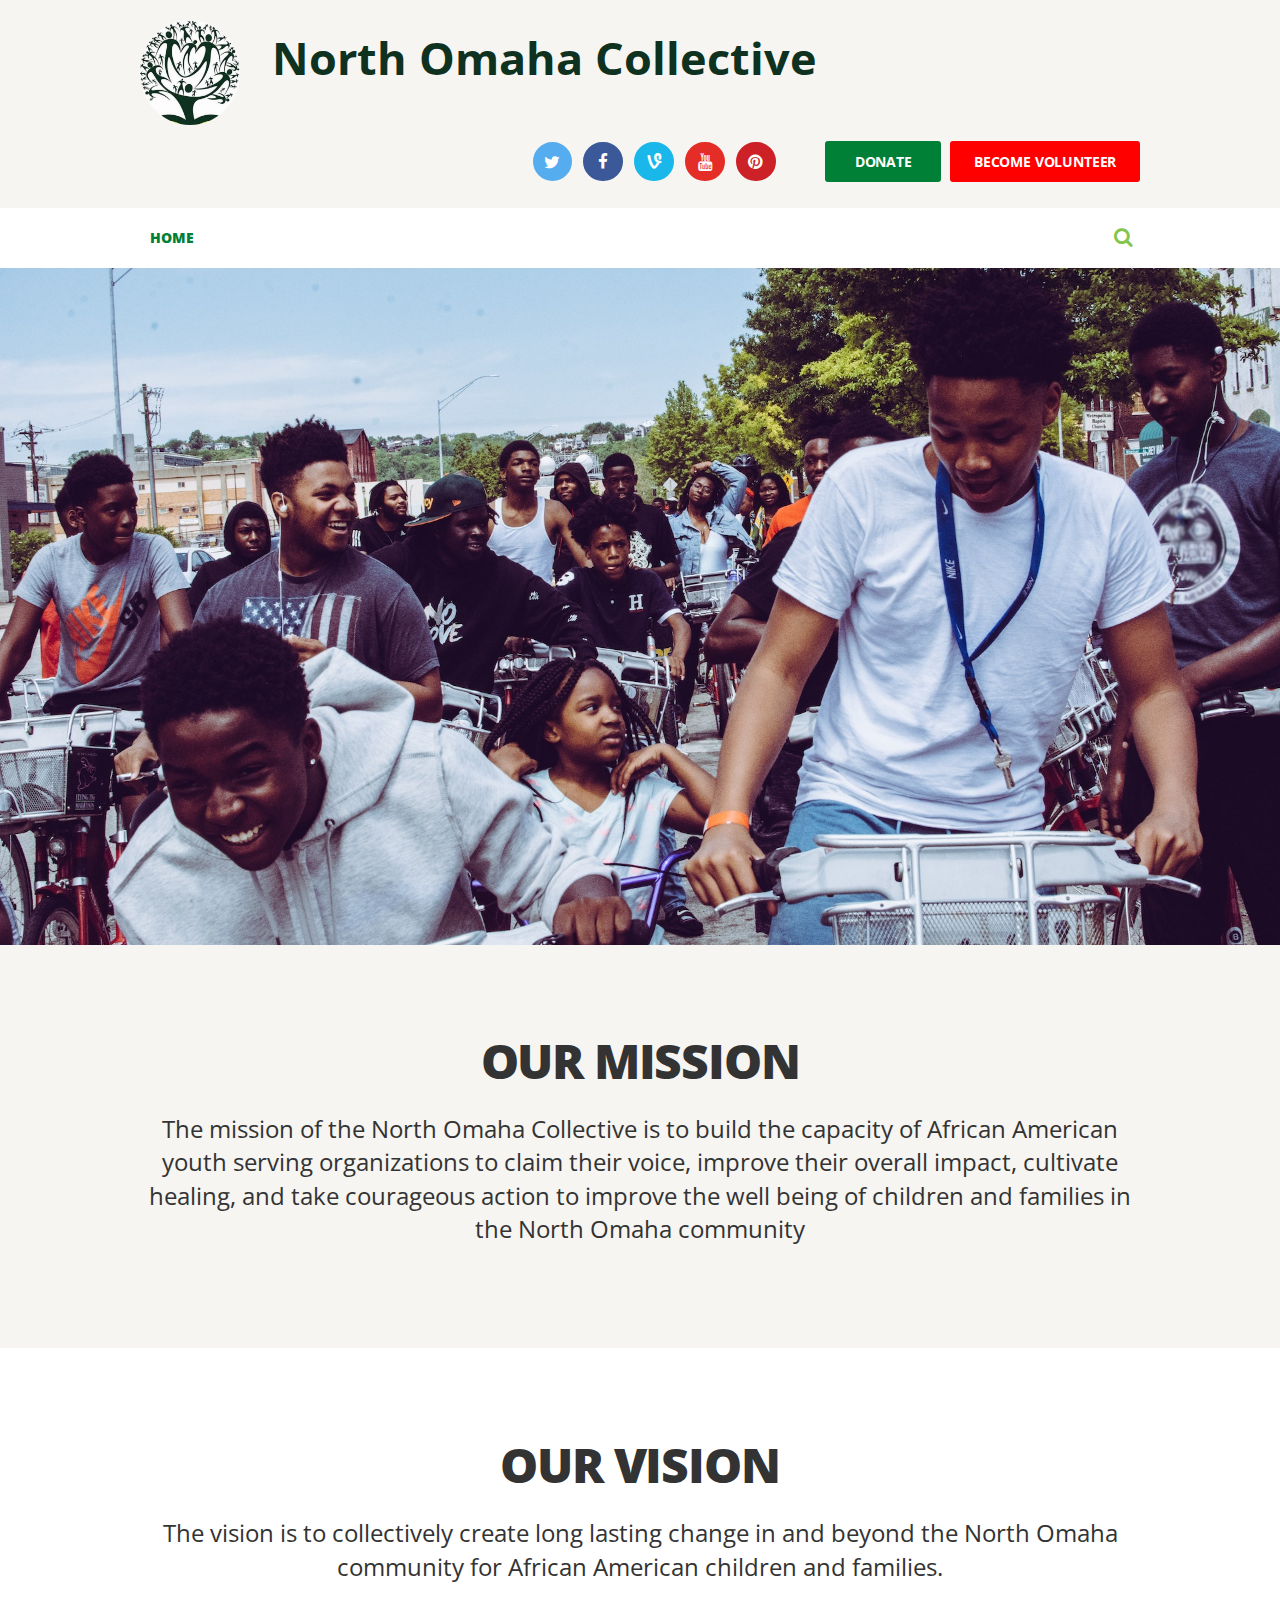
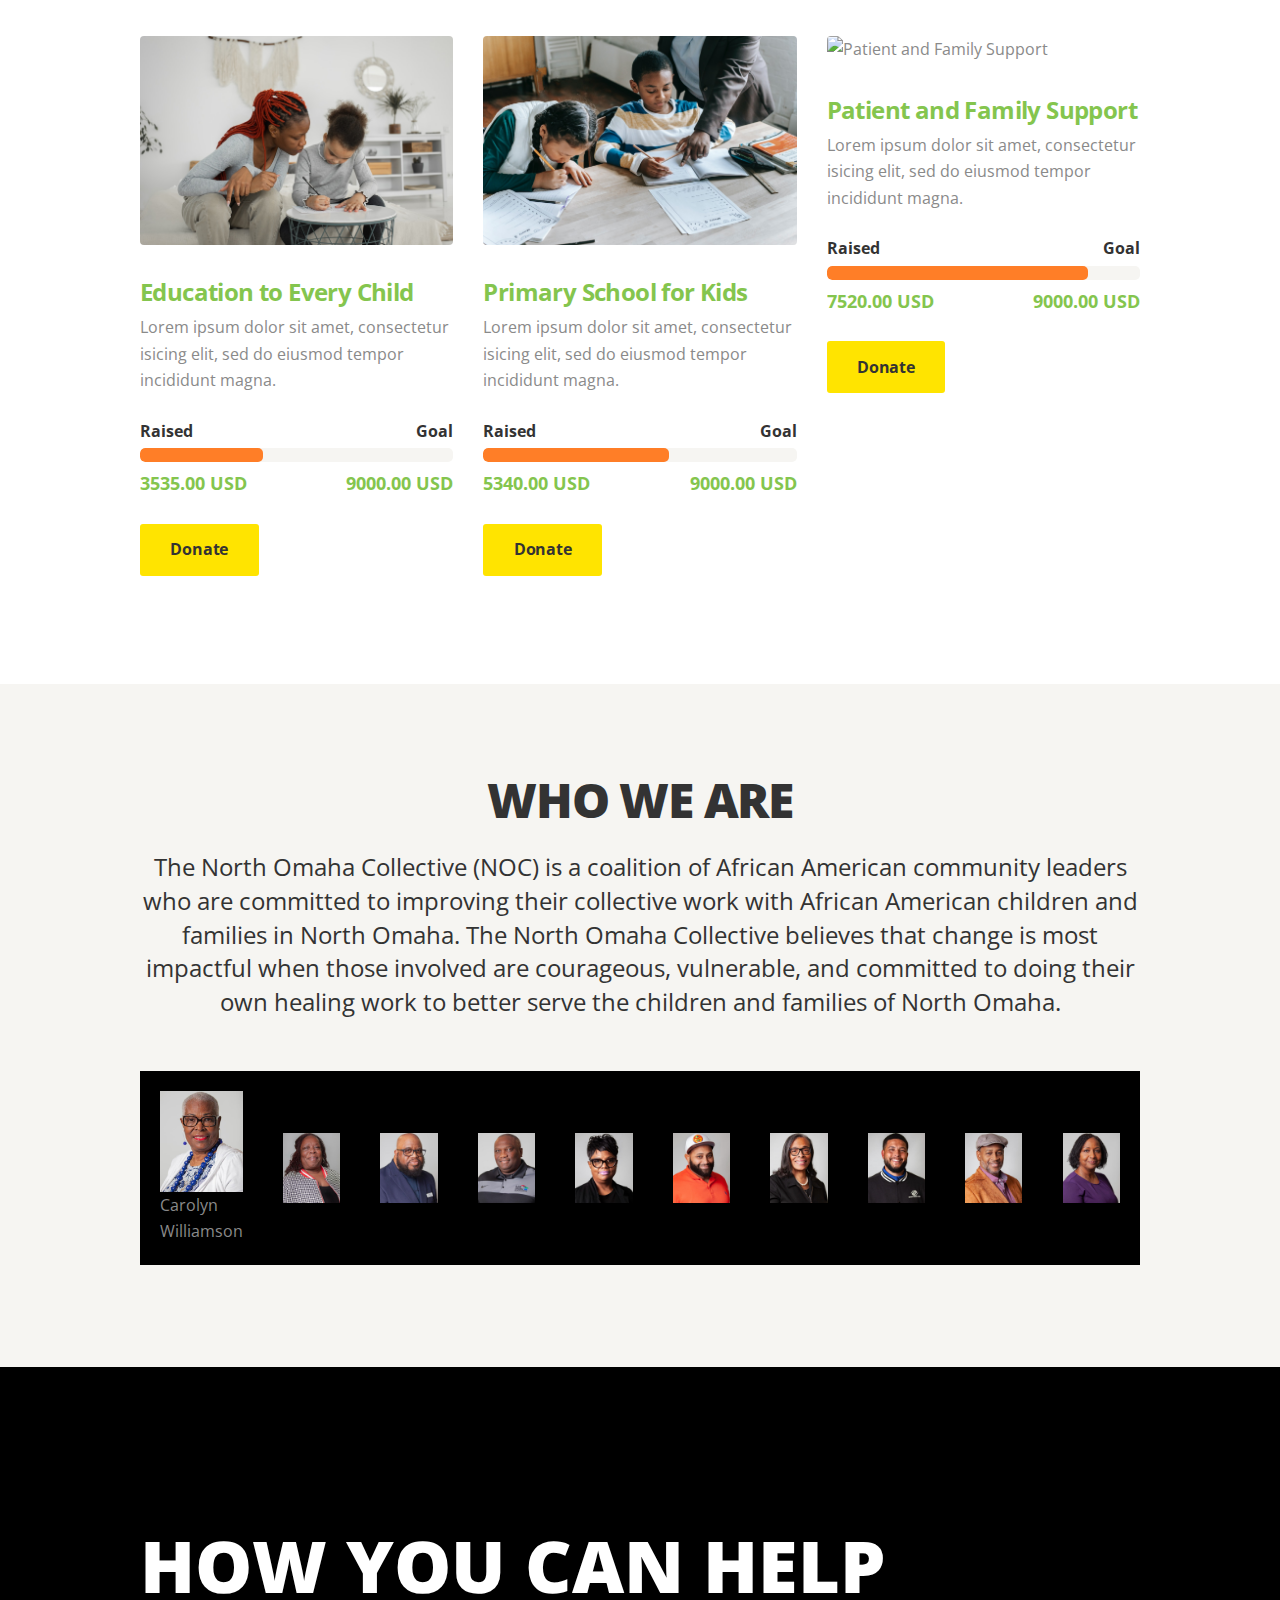
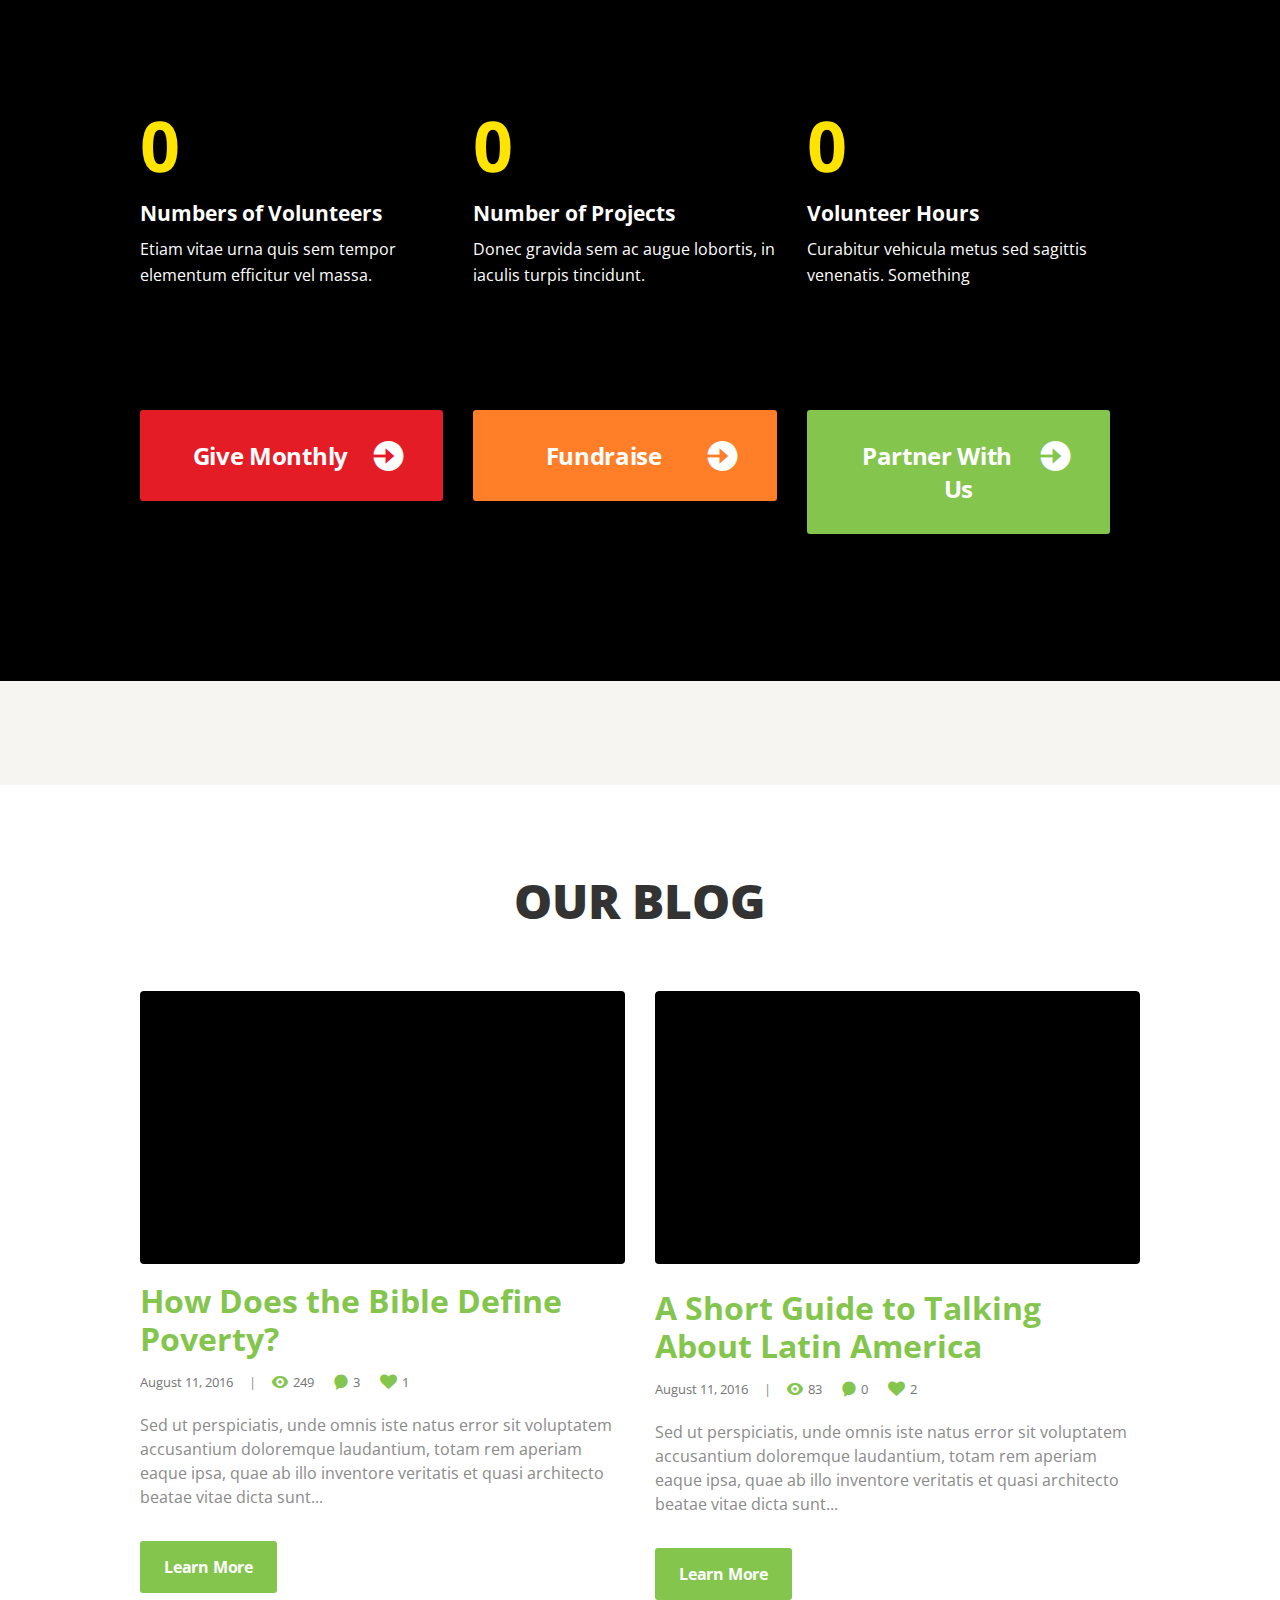
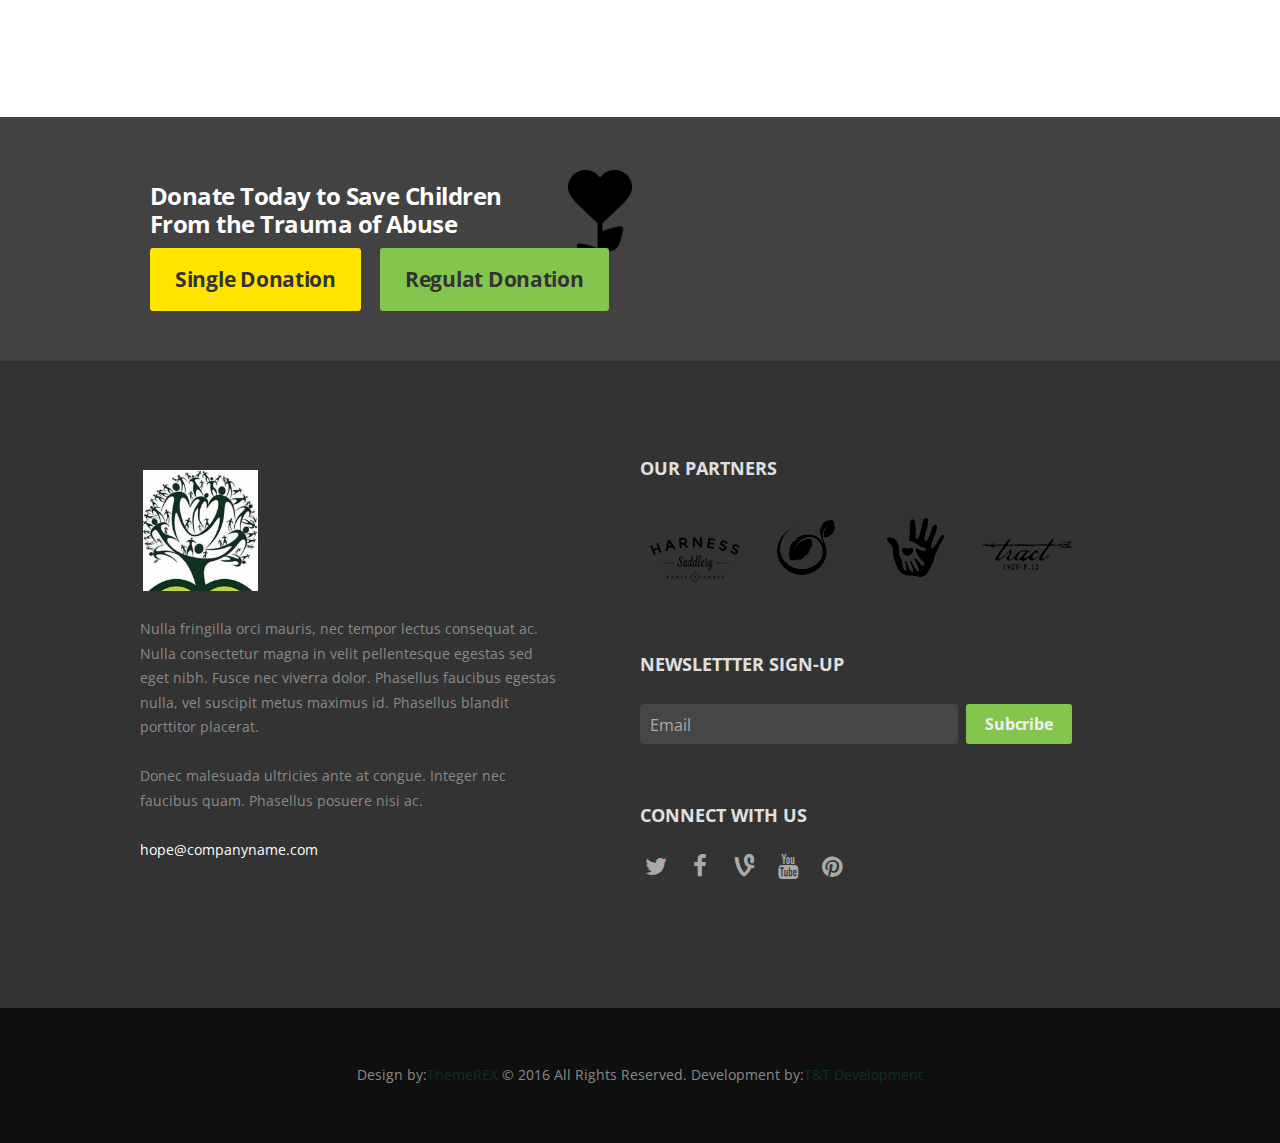
==== commit 6081d764: "flexbox fix" ====
--- a/index.html
+++ b/index.html
@@ -599,6 +599,7 @@
 														</div>
 														<div class="staff-photos">
 															<div><img src="images/staff/Carolyn T WilliamsonSM.jpg" alt="" srcset="">
+																Carolyn Williamson
 															</div>
 															<div><img src="images/staff/Doris MooreSM.jpg" alt="" srcset="">
 															</div>
--- a/css/custom.css
+++ b/css/custom.css
@@ -77,10 +77,15 @@
 
 .staff-photos{
     display: flex;
-    flex-wrap: wrap;
+  /*  flex-wrap: wrap;*/
     justify-content: space-evenly;
     align-items: center;
     background-color: black;
+
+}
+
+.staff-photos div{
+    margin: 20px;
 }
 
 .top_panel_fixed .top_panel_wrap .logo_main {
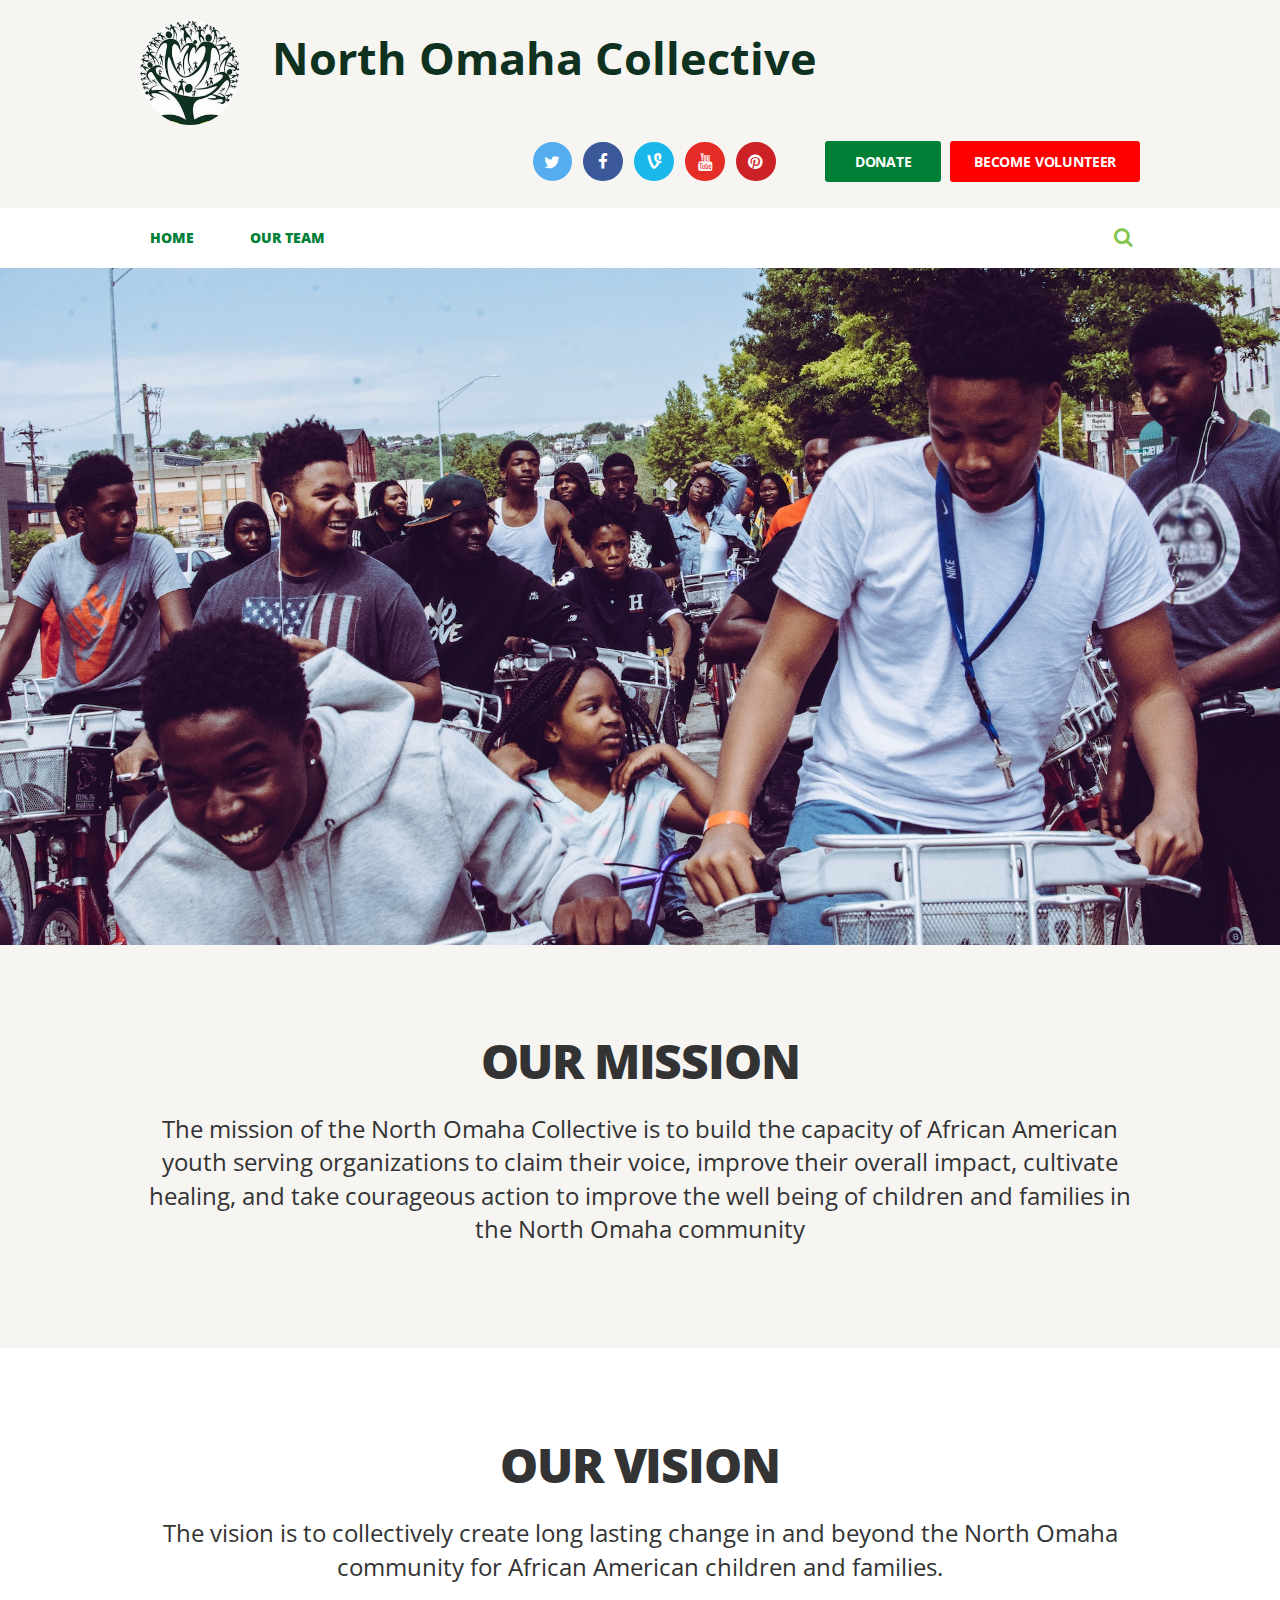
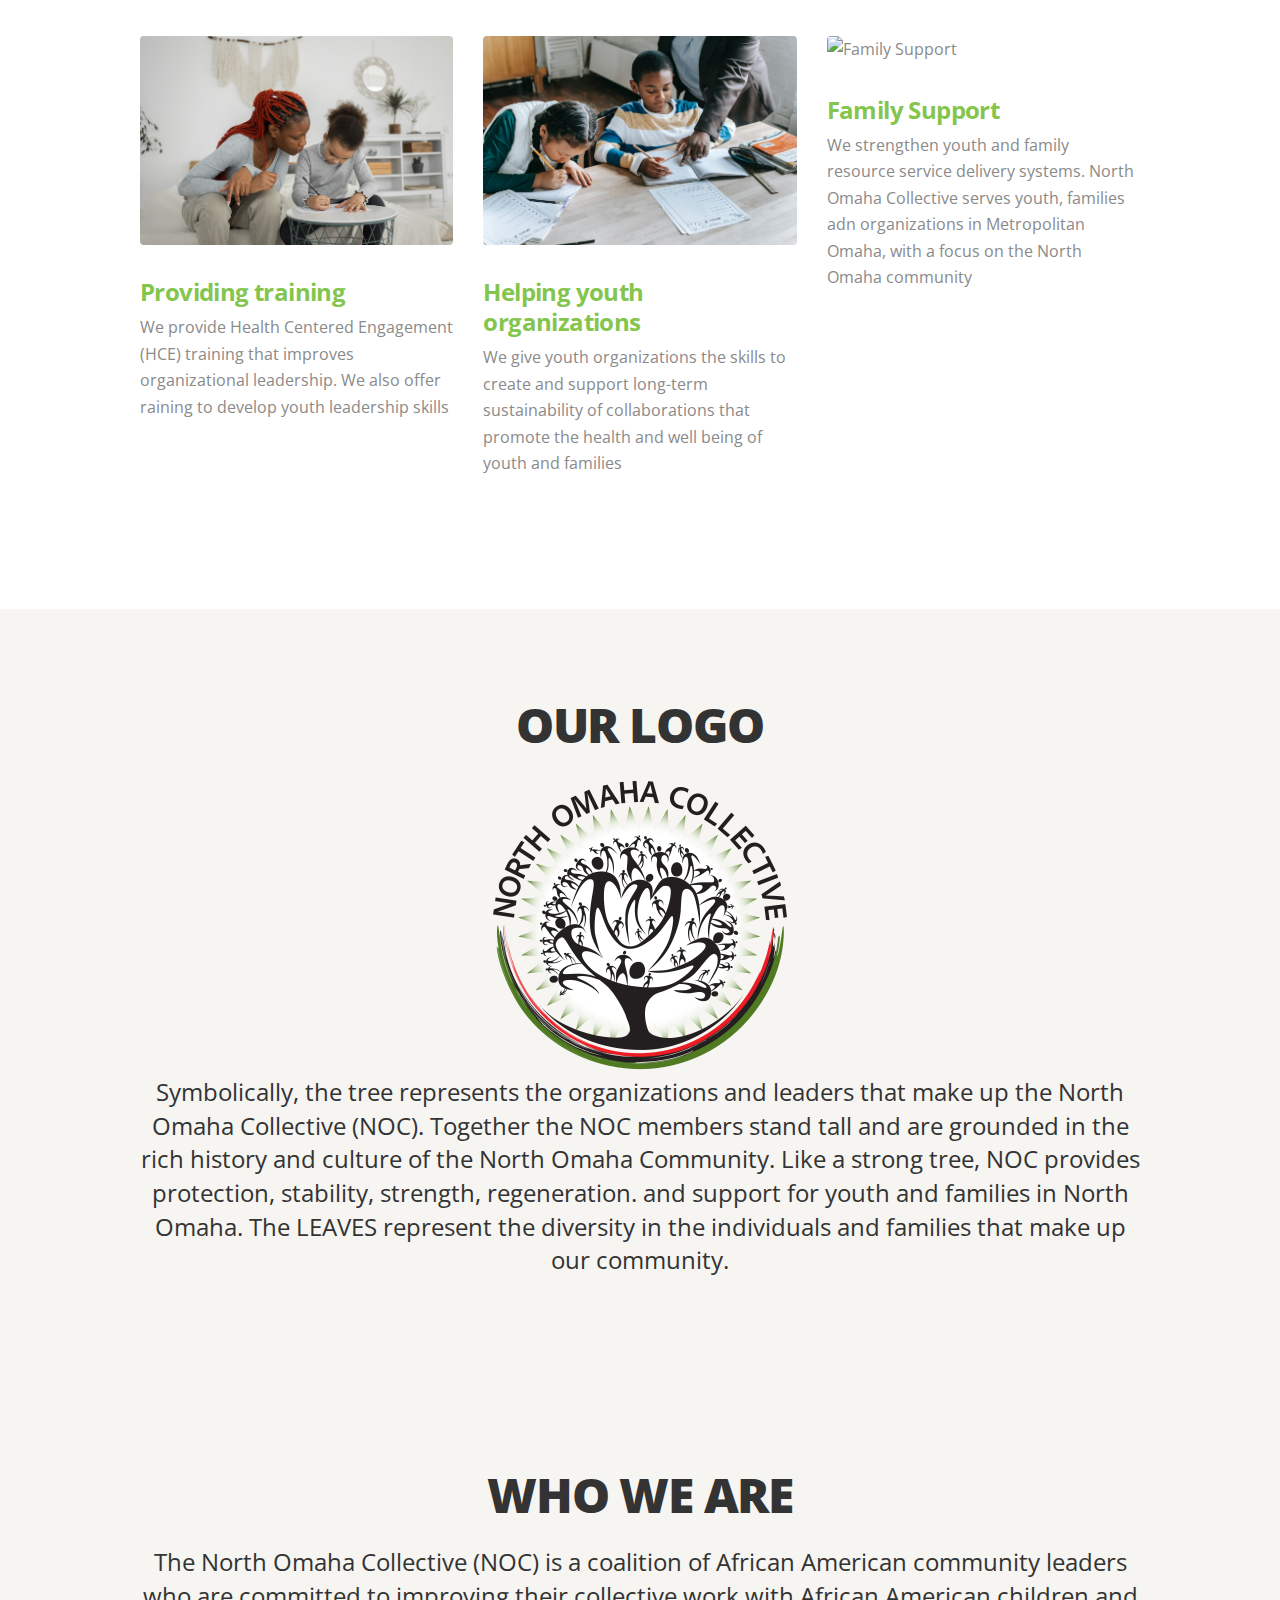
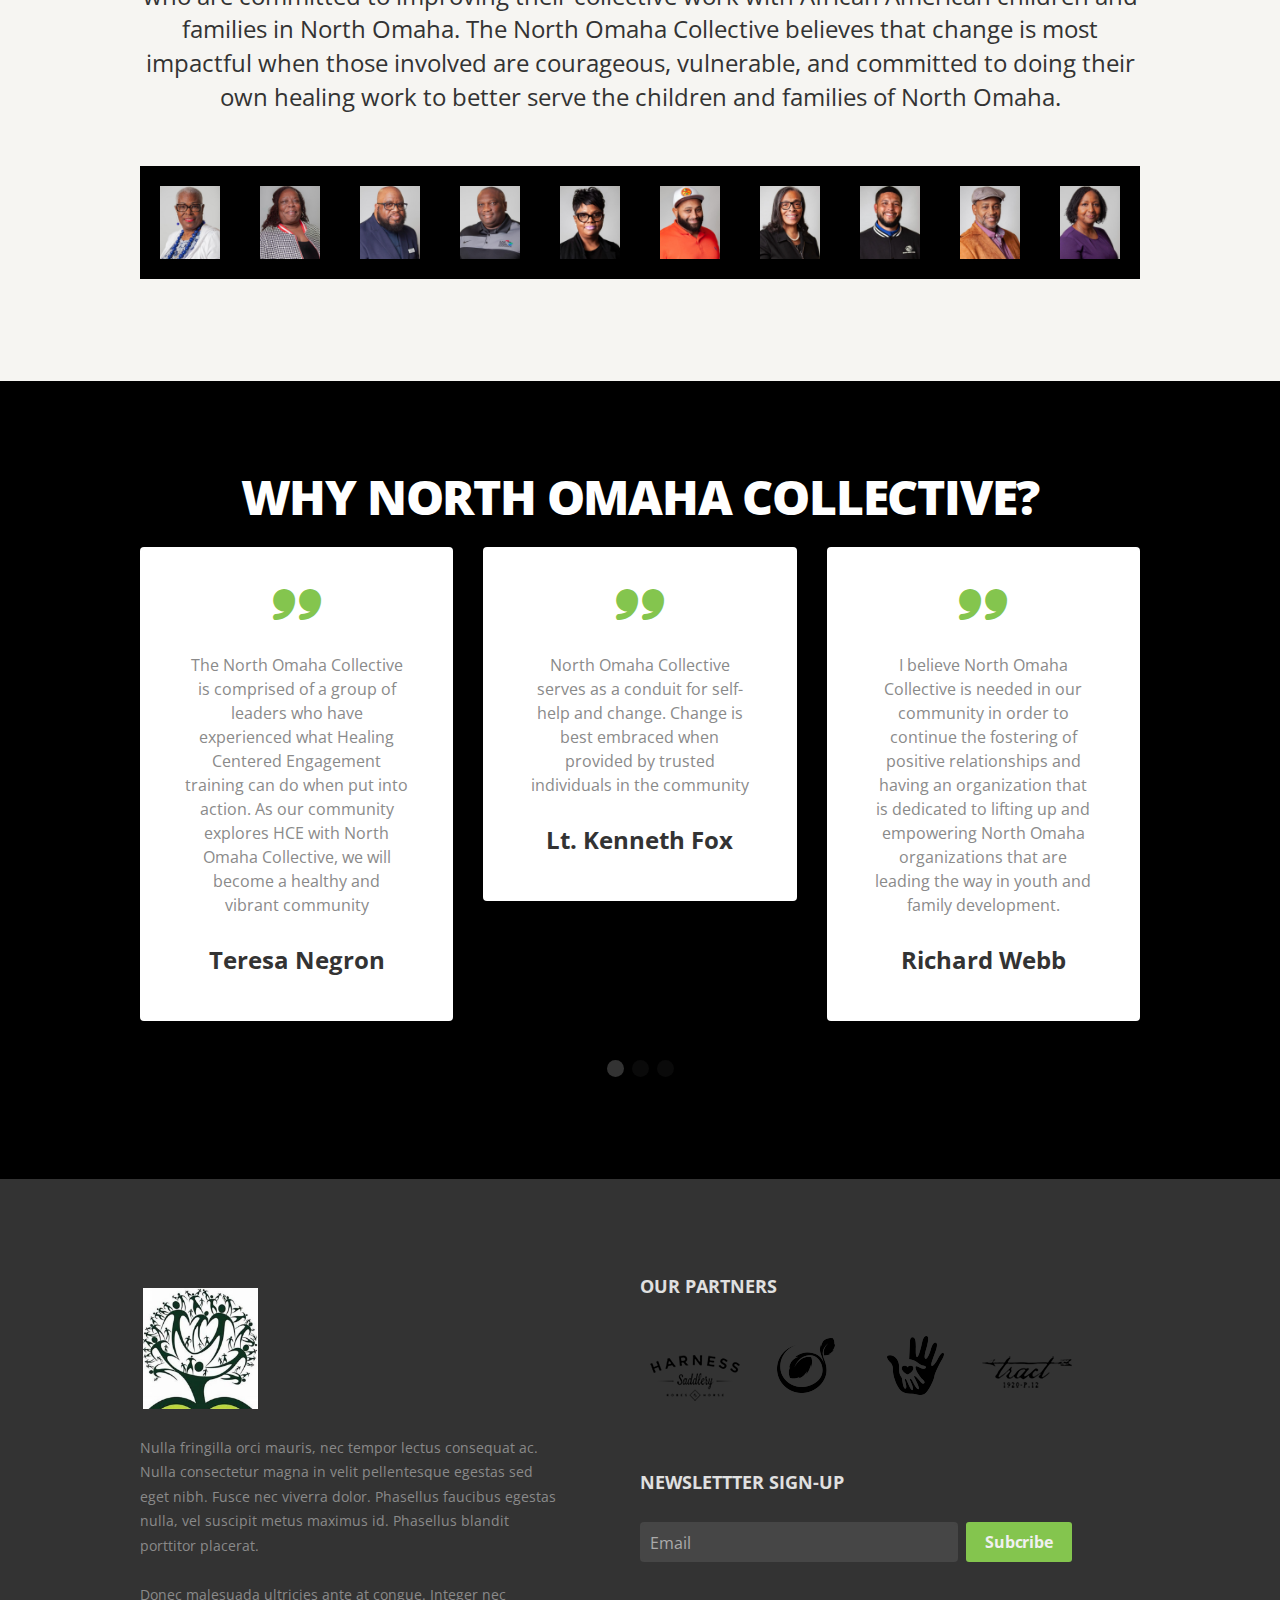
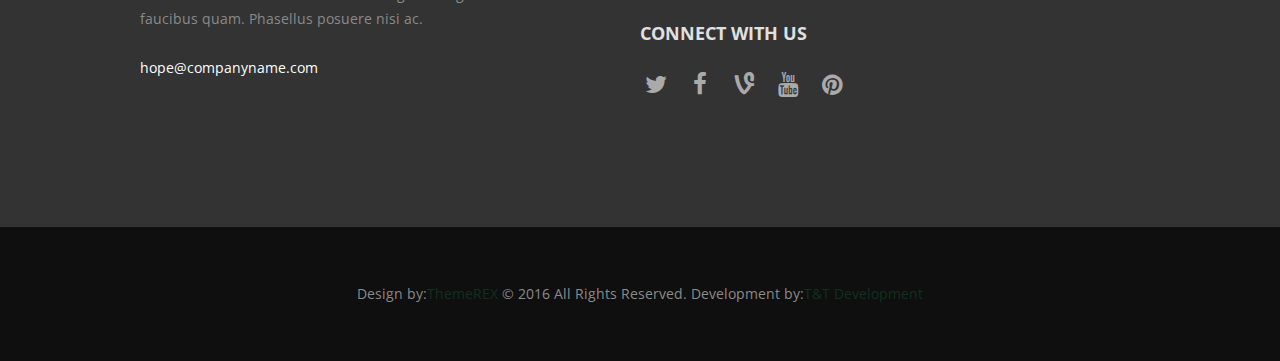
==== commit d31c8a79: "status update" ====
--- a/index.html
+++ b/index.html
@@ -112,6 +112,7 @@
 											<li class="menu-item"><a href="home-4-boxed.html"><span>Home Boxed</span></a></li>
 										</ul>-->
 									</li>
+									<li class="menu-item menu-item-home current-menu-ancestor current-menu-parent menu-item-has-children"><a href="about-us.html"><span>Our Team</span></a></li>
 									<!--<li class="menu-item menu-item-has-children"><a href="#"><span>Features</span></a>
 										<ul class="sub-menu">
 											<li class="menu-item"><a href="typography.html"><span>Typography</span></a></li>
@@ -189,79 +190,16 @@
 						<nav class="menu_main_nav_area">
 							<ul id="menu_mobile" class="menu_main_nav">
 								<li
-									class="menu-item current-menu-item menu-item-home current-menu-ancestor current-menu-parent menu-item-has-children">
-									<a href="#"><span>Home</span></a>
-									<ul class="sub-menu">
-										<li class="menu-item current-menu-item page-item-2"><a
-												href="index.html"><span>Home 1</span></a></li>
-										<li class="menu-item"><a href="home-2.html"><span>Home 2</span></a></li>
-										<li class="menu-item"><a href="home-3.html"><span>Home 3</span></a></li>
-										<li class="menu-item"><a href="home-4-boxed.html"><span>Home Boxed</span></a>
-										</li>
-									</ul>
-								</li>
-								<li class="menu-item menu-item-has-children"><a href="#"><span>Features</span></a>
-									<ul class="sub-menu">
-										<li class="menu-item"><a href="typography.html"><span>Typography</span></a></li>
-										<li class="menu-item"><a href="shortcodes.html"><span>Shortcodes</span></a></li>
-										<li class="menu-item menu-item-has-children"><a
-												href="#"><span>Gallery</span></a>
-											<ul class="sub-menu">
-												<li class="menu-item"><a href="gallery-grid.html"><span>Grid</span></a>
-												</li>
-												<li class="menu-item"><a
-														href="gallery-cobbles.html"><span>Cobbles</span></a></li>
-												<li class="menu-item1"><a
-														href="gallery-masonry.html"><span>Masonry</span></a></li>
-											</ul>
-										</li>
-										<li class="menu-item"><a href="events.html"><span>Events</span></a></li>
-									</ul>
-								</li>
-								<li class="menu-item menu-item-has-children menu-item-45"><a href="#"><span>About
-											Us</span></a>
-									<ul class="sub-menu">
-										<li class="menu-item"><a href="about-us-style-1.html"><span>Style 1</span></a>
-										</li>
-										<li class="menu-item"><a href="about-us-style-2.html"><span>Style 2</span></a>
-										</li>
-									</ul>
-								</li>
-								<li class="menu-item menu-item-has-children"><a href="#"><span>Our Causes</span></a>
-									<ul class="sub-menu">
-										<li class="menu-item"><a href="our-causes.html"><span>Our Causes</span></a></li>
-										<li class="menu-item"><a href="single-cause.html"><span>Single Cause</span></a>
-										</li>
-									</ul>
-								</li>
-								<li class="menu-item menu-item-has-children"><a href="#"><span>News</span></a>
-									<ul class="sub-menu">
-										<li class="menu-item"><a href="all-posts.html"><span>Classic With
-													Sidebar</span></a></li>
-										<li class="menu-item"><a href="classic-without-sidebar.html"><span>Classic
-													Without Sidebar</span></a></li>
-										<li class="menu-item menu-item-has-children"><a href="#"><span>Masonry
-													Layouts</span></a>
-											<ul class="sub-menu">
-												<li class="menu-item"><a href="masonry-2-columns.html"><span>2
-															columns</span></a></li>
-												<li class="menu-item"><a href="masonry-3-columns.html"><span>3
-															columns</span></a></li>
-											</ul>
-										</li>
-										<li class="menu-item menu-item-has-children"><a href="#"><span>Portfolio
-													Layouts</span></a>
-											<ul class="sub-menu">
-												<li class="menu-item"><a href="portfolio-3-columns.html"><span>2
-															columns</span></a></li>
-												<li class="menu-item"><a href="portfolio-3-columns.html"><span>3
-															columns</span></a></li>
-											</ul>
-										</li>
-									</ul>
-								</li>
-								<li class="menu-item"><a href="shop.html"><span>Shop</span></a></li>
-								<li class="menu-item"><a href="contacts.html"><span>Contacts</span></a></li>
+										class="menu-item current-menu-item menu-item-home current-menu-ancestor current-menu-parent menu-item-has-children">
+										<a href="#"><span>Home</span></a>
+										<!--<ul class="sub-menu">
+											<li class="menu-item current-menu-item page-item-2"><a href="index.html"><span>Home 1</span></a></li>
+											<li class="menu-item"><a href="home-2.html"><span>Home 2</span></a></li>
+											<li class="menu-item"><a href="home-3.html"><span>Home 3</span></a></li>
+											<li class="menu-item"><a href="home-4-boxed.html"><span>Home Boxed</span></a></li>
+										</ul>-->
+									</li>
+									<li class="menu-item menu-item-home current-menu-ancestor current-menu-parent menu-item-has-children"><a href="about-us.html"><span>Our Team</span></a></li>
 							</ul>
 						</nav>
 						<div class="search_wrap search_style_ search_state_fixed search_ajax">
@@ -441,15 +379,15 @@
 															<div class="post_body">
 																<div class="post_header entry-header">
 																	<h4 class="entry-title"><a href="single-cause.html"
-																			rel="bookmark">Education to Every Child</a>
+																			rel="bookmark">Providing training</a>
 																	</h4>
 																</div>
 																<!-- .entry-header -->
 																<div class="post_content entry-content">
-																	<p>Lorem ipsum dolor sit amet, consectetur isicing
-																		elit, sed do eiusmod tempor incididunt magna.
+																	<p>We provide Health Centered Engagement (HCE) training that improves organizational leadership.
+																		We also offer raining to develop youth leadership skills
 																	</p>
-																	<div class="post_info_donations">
+																	<!--<div class="post_info_donations">
 																		<div class="top">
 																			<span
 																				class="post_info_item post_raised"><span
@@ -470,7 +408,7 @@
 																		</div>
 																	</div>
 																	<a class="more-link"
-																		href="single-cause.html">Donate</a>
+																		href="single-cause.html">Donate</a>-->
 																</div>
 																<!-- .entry-content -->
 															</div>
@@ -487,15 +425,15 @@
 															<div class="post_body">
 																<div class="post_header entry-header">
 																	<h4 class="entry-title"><a href="single-cause.html"
-																			rel="bookmark">Primary School for Kids</a>
+																			rel="bookmark">Helping youth organizations</a>
 																	</h4>
 																</div>
 																<!-- .entry-header -->
 																<div class="post_content entry-content">
-																	<p>Lorem ipsum dolor sit amet, consectetur isicing
-																		elit, sed do eiusmod tempor incididunt magna.
+																	<p>We give youth organizations the skills to create and support long-term 
+																		sustainability of collaborations that promote the health and well being of youth and families
 																	</p>
-																	<div class="post_info_donations">
+																	<!--<div class="post_info_donations">
 																		<div class="top">
 																			<span
 																				class="post_info_item post_raised"><span
@@ -516,7 +454,7 @@
 																		</div>
 																	</div>
 																	<a class="more-link"
-																		href="single-cause.html">Donate</a>
+																		href="single-cause.html">Donate</a>-->
 																</div>
 																<!-- .entry-content -->
 															</div>
@@ -527,21 +465,21 @@
 															<div class="post_featured">
 																<img width="570" height="320" src="images/support.jpg"
 																	class="attachment-thumb_med size-thumb_med"
-																	alt="Patient and Family Support" />
+																	alt="Family Support" />
 															</div>
 															<!-- .post_featured -->
 															<div class="post_body">
 																<div class="post_header entry-header">
 																	<h4 class="entry-title"><a href="single-cause.html"
-																			rel="bookmark">Patient and Family
+																			rel="bookmark">Family
 																			Support</a></h4>
 																</div>
 																<!-- .entry-header -->
 																<div class="post_content entry-content">
-																	<p>Lorem ipsum dolor sit amet, consectetur isicing
-																		elit, sed do eiusmod tempor incididunt magna.
+																	<p>We strengthen youth and family resource service delivery systems.  North Omaha 
+																		Collective serves youth, families adn organizations in Metropolitan Omaha, with a focus on the North Omaha community
 																	</p>
-																	<div class="post_info_donations">
+																	<!--<div class="post_info_donations">
 																		<div class="top">
 																			<span
 																				class="post_info_item post_raised"><span
@@ -562,7 +500,7 @@
 																		</div>
 																	</div>
 																	<a class="more-link"
-																		href="single-cause.html">Donate</a>
+																		href="single-cause.html">Donate</a>-->
 																</div>
 																<!-- .entry-content -->
 															</div>
@@ -572,6 +510,77 @@
 												</div>
 												<!-- /.sc_donations -->
 												<div class="h28"></div>
+											</div>
+										</div>
+									</div>
+								</div>
+								<div class="block_1473435558335">
+									<div class="column_container">
+										<div class="column-inner">
+											<div class="wrapper">
+												<div id="sc_services_1443866382_wrap" class="sc_services_wrap">
+													<div id="sc_services_1443866382"
+														class="sc_services sc_services_style_services-1 sc_services_type_images  margin_top_huge margin_bottom_huge">
+														<h2
+															class="sc_services_title sc_item_title sc_item_title_without_descr">
+															Our Logo</h2>
+															
+															<div class="logo-section"><img src="images/logo/NOC logoLG.png" alt="" srcset="">
+																</div>
+													
+																<div class="sc_services_descr sc_item_descr">Symbolically, the tree represents the organizations and leaders that make up the North Omaha Collective (NOC). Together the NOC members stand tall and are grounded in the rich history and culture of the North Omaha Community. Like a strong tree, NOC provides protection, stability, strength, regeneration. and support for youth and families in North Omaha. 
+
+																	The LEAVES represent the diversity in the individuals and families that make up our community.
+																	</div>
+															
+														<!--<div class="sc_columns columns_wrap">
+															<div class="column-1_3 column_padding_bottom">
+																<div id="sc_services_1443866382_1" class="sc_services_item sc_services_item_1 odd first">
+																	<div class="sc_services_item_featured post_featured">
+																		<div class="post_thumb" data-image="" data-title="Promoting the right and wellbeing of every child, in everything we do.">
+																			<a class="hover_icon hover_icon_link" href="#"><img width="136" height="136" alt="mission_1.png" src="images/mission_1.png"></a>
+																		</div>
+																	</div>
+																	<div class="sc_services_item_content">
+																		<h4 class="sc_services_item_title"><a href="#">Promoting the right and wellbeing of every child, in everything we do.</a></h4>
+																		<div class="sc_services_item_description">
+																		</div>
+																	</div>
+																</div>
+															</div><div class="column-1_3 column_padding_bottom">
+																<div id="sc_services_1443866382_2" class="sc_services_item sc_services_item_2 even">
+																	<div class="sc_services_item_featured post_featured">
+																		<div class="post_thumb" data-image="" data-title="Supporting Hope programs for children in more than 150 countries and territories.">
+																			<a class="hover_icon hover_icon_link" href="#"><img width="136" height="136" alt="mission_2.png" src="images/mission_2.png"></a>
+																		</div>
+																	</div>
+																	<div class="sc_services_item_content">
+																		<h4 class="sc_services_item_title"><a href="#">Supporting Hope programs for children in more than 150 countries and territories.</a></h4>
+																		<div class="sc_services_item_description">
+																		</div>
+																	</div>
+																</div>
+															</div><div class="column-1_3 column_padding_bottom">
+																<div id="sc_services_1443866382_3" class="sc_services_item sc_services_item_3 odd">
+																	<div class="sc_services_item_featured post_featured">
+																		<div class="post_thumb" data-image="" data-title="Focus on reaching the most vunerable children, to benefit all children, everywhere.">
+																			<a class="hover_icon hover_icon_link" href="#"><img width="136" height="136" alt="mission_3.png" src="images/mission_3.png"></a>
+																		</div>
+																	</div>
+																	<div class="sc_services_item_content">
+																		<h4 class="sc_services_item_title"><a href="#">Focus on reaching the most vunerable children, to benefit all children, everywhere.</a></h4>
+																		<div class="sc_services_item_description">
+																		</div>
+																	</div>
+																</div>
+															</div>
+														</div>
+														<div class="sc_services_button sc_item_button"><a href="shop.html" class="sc_button sc_button_square sc_button_style_filled sc_button_size_large  sc_button_iconed icon-arrow">Learn more about Hope</a></div>-->
+													</div>
+													<!-- /.sc_services -->
+												</div>
+												<!-- /.sc_services_wrap -->
+												<div class="h10"></div>
 											</div>
 										</div>
 									</div>
@@ -597,10 +606,10 @@
 															better
 															serve the children and families of North Omaha.
 														</div>
+														<a href="about-us.html">
 														<div class="staff-photos">
 															<div><img src="images/staff/Carolyn T WilliamsonSM.jpg" alt="" srcset="">
-																Carolyn Williamson
-															</div>
+																</div>
 															<div><img src="images/staff/Doris MooreSM.jpg" alt="" srcset="">
 															</div>
 															<div><img src="images/staff/Pastor James E HunterSM.jpg" alt="" srcset="">
@@ -620,6 +629,7 @@
 															<div><img src="images/staff/Teresa NegronSM.jpg" alt="" srcset="">
 															</div>
 														</div>
+														</a>
 														<!--<div class="sc_columns columns_wrap">
 															<div class="column-1_3 column_padding_bottom">
 																<div id="sc_services_1443866382_1" class="sc_services_item sc_services_item_1 odd first">
@@ -672,7 +682,83 @@
 										</div>
 									</div>
 								</div>
-								<div class="block_1474464398176">
+								<div class="block_1474278718724">
+									<div class="column_container">
+										<div class="column-inner">
+											<div class="wrapper">
+												<div id="sc_testimonials_1331361369"
+													class="sc_testimonials sc_testimonials_style_testimonials-4  margin_top_huge margin_bottom_huge">
+													<h2
+														class="sc_testimonials_title sc_item_title sc_item_title_without_descr" style="color:white">
+														Why North Omaha Collective?</h2>
+													<!--<div class="sc_testimonials_descr sc_item_descr">What Our Donors
+														Over the World Are Saying</div>-->
+													<div class="sc_slider_swiper swiper-slider-container sc_slider_pagination sc_slider_pagination_bottom sc_slider_nocontrols"
+														data-interval="5276" data-slides-per-view="3"
+														data-slides-space="30" data-slides-min-width="250">
+														<div class="slides swiper-wrapper">
+															<div class="swiper-slide">
+																<div id="sc_testimonials_1331361369_1"
+																	class="sc_testimonial_item">
+																	<div class="sc_testimonial_content">
+																		<p>The North Omaha Collective is comprised of a group of leaders who have
+																			experienced what Healing Centered Engagement training can do when put into action.
+																			As our community explores HCE with North Omaha Collective, we will become a healthy
+																			 and vibrant community
+																		</p>
+																	</div>
+																	<div class="sc_testimonial_author"><span
+																			class="sc_testimonial_author_name">Teresa Negron</span></div>
+																</div>
+															</div>
+															<div class="swiper-slide">
+																<div id="sc_testimonials_1331361369_2"
+																	class="sc_testimonial_item">
+																	<div class="sc_testimonial_content">
+																		<p>North Omaha Collective serves as
+																			a conduit for self-help and change.
+																			Change is best embraced when
+																			provided by trusted individuals in
+																			the community</p>
+																	</div>
+																	<div class="sc_testimonial_author"><span
+																			class="sc_testimonial_author_name">Lt. Kenneth Fox</span></div>
+																</div>
+															</div>
+															<div class="swiper-slide">
+																<div id="sc_testimonials_1331361369_3"
+																	class="sc_testimonial_item">
+																	<div class="sc_testimonial_content">
+																		<p>I believe North Omaha
+																			Collective is needed in our
+																			community in order to
+																			continue the fostering of
+																			positive relationships and
+																			having an organization that is
+																			dedicated to lifting up and
+																			empowering North Omaha
+																			organizations that are leading
+																			the way in youth and family
+																			development.</p>
+																	</div>
+																	<div class="sc_testimonial_author"><span
+																			class="sc_testimonial_author_name">Richard Webb</span></div>
+																</div>
+															</div>
+														</div>
+														<div class="sc_slider_controls_wrap">
+															<a class="sc_slider_prev" href="#"></a>
+															<a class="sc_slider_next" href="#"></a>
+														</div>
+														<div class="sc_slider_pagination_wrap"></div>
+													</div>
+												</div>
+												<div class="h10"></div>
+											</div>
+										</div>
+									</div>
+								</div>
+								<!--<div class="block_1474464398176">
 									<div class="column_container">
 										<div class="column-inner">
 											<div class="wrapper">
@@ -783,7 +869,7 @@
 											</div>
 										</div>
 									</div>
-								</div>
+								</div>-->
 								<!--<div class="block_1474283141363">
 									<div class="column_container">
 										<div class="column-inner">
@@ -905,7 +991,7 @@
 									</div>
 									</div>
 								</div>-->
-								<div class="block_1474540986884">
+								<!--<div class="block_1474540986884">
 									<div class="column_container">
 										<div class="column-inner">
 											<div class="wrapper">
@@ -977,11 +1063,8 @@
 																				More</span></a>
 																	</div>
 																</div>
-																<!-- /.post_content -->
-															</div>
-															<!-- /.post_item -->
-														</div>
-														<!-- /.isotope_item -->
+															</div>
+														</div>
 														<div
 															class="isotope_item isotope_item_classic isotope_item_classic_2 isotope_column_2">
 															<div
@@ -1033,18 +1116,15 @@
 																				More</span></a>
 																	</div>
 																</div>
-																<!-- /.post_content -->
-															</div>
-															<!-- /.post_item -->
-														</div>
-														<!-- /.isotope_item -->
+															</div>
+														</div>
 													</div>
 												</div>
 											</div>
 										</div>
 									</div>
-								</div>
-								<div class="block_1474543056562">
+								</div>-->
+								<!--<div class="block_1474543056562">
 									<div class="column_container">
 										<div class="column-inner">
 											<div class="wrapper">
@@ -1070,7 +1150,7 @@
 											</div>
 										</div>
 									</div>
-								</div>
+								</div>-->
 							</div>
 							<!-- </div> class="post_content" itemprop="articleBody"> -->
 						</div>
--- a/css/custom.css
+++ b/css/custom.css
@@ -90,4 +90,17 @@
 
 .top_panel_fixed .top_panel_wrap .logo_main {
      display: block; 
+}
+
+.team_brief_info_title{
+    margin-top:20px!important;
+}
+
+.logo-section{
+    display:flex;
+    justify-content: center;
+}
+.logo-section img{
+    width: 300px;
+    
 }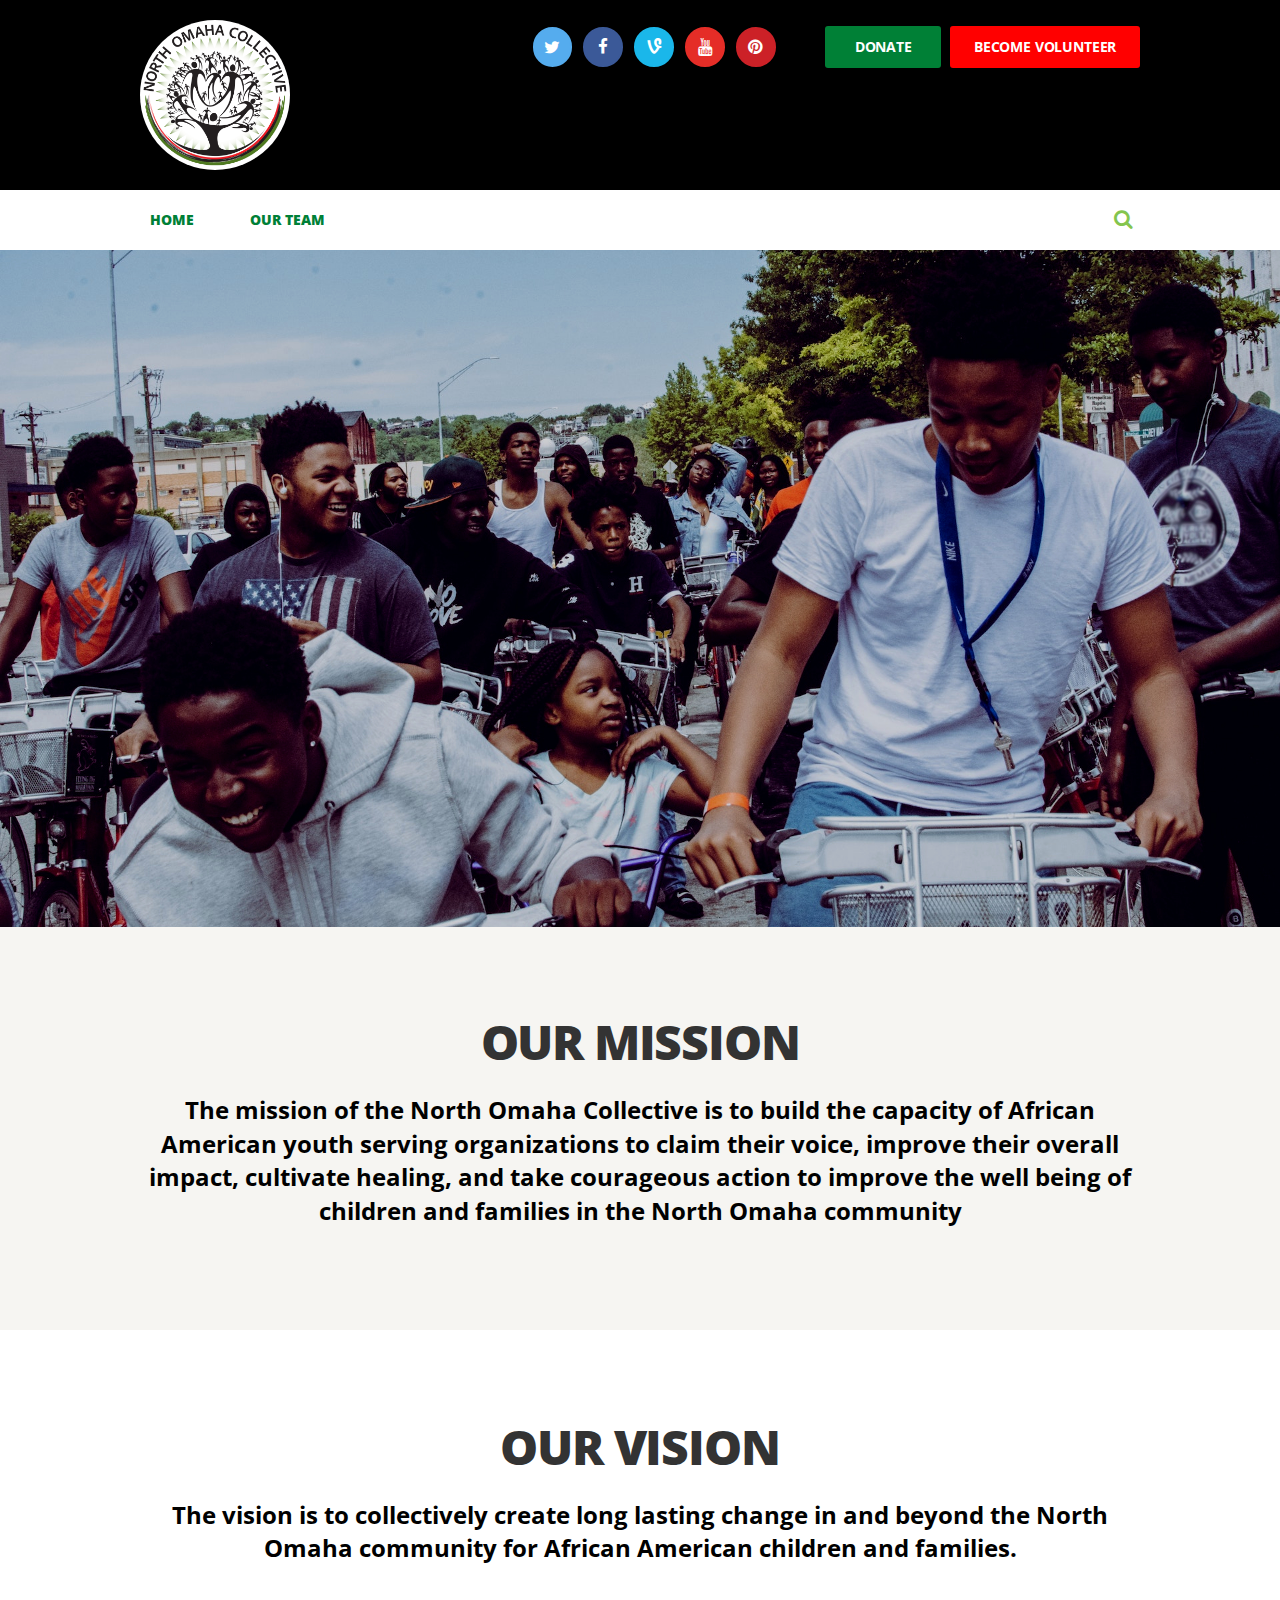
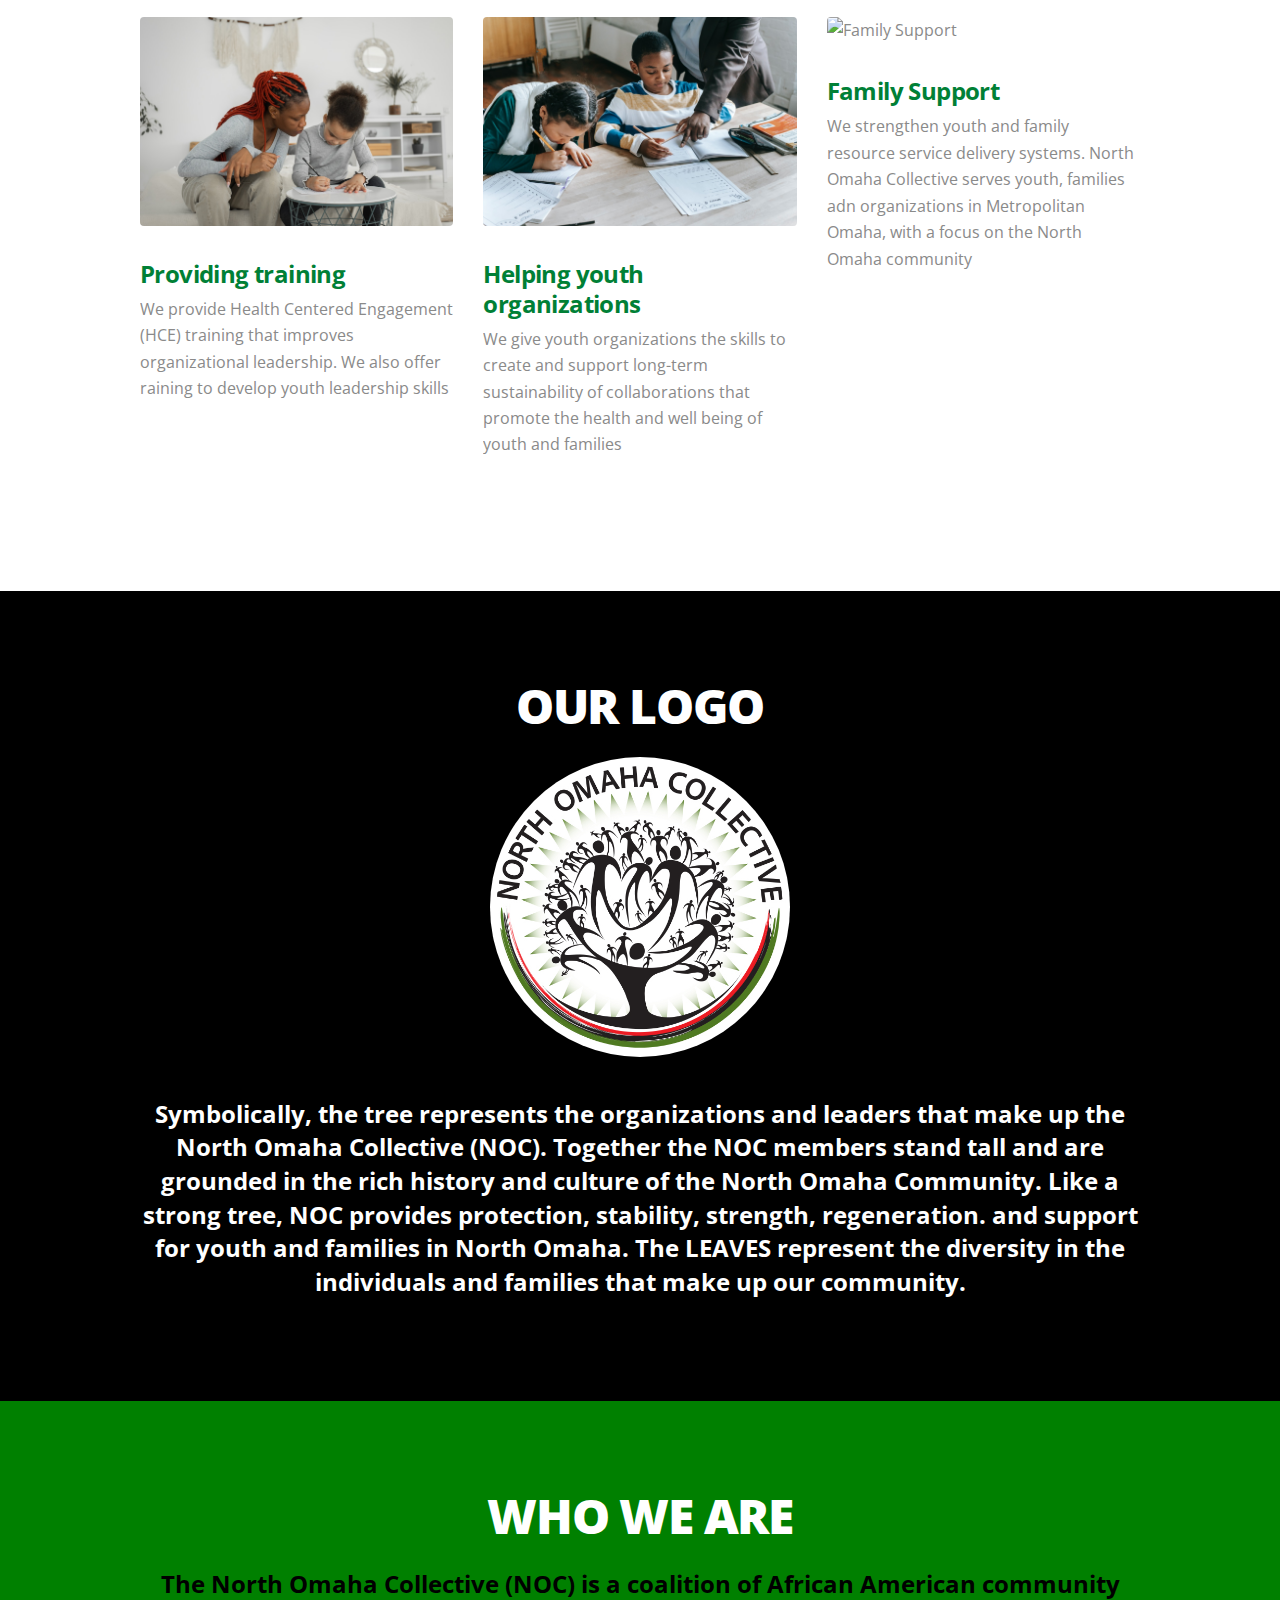
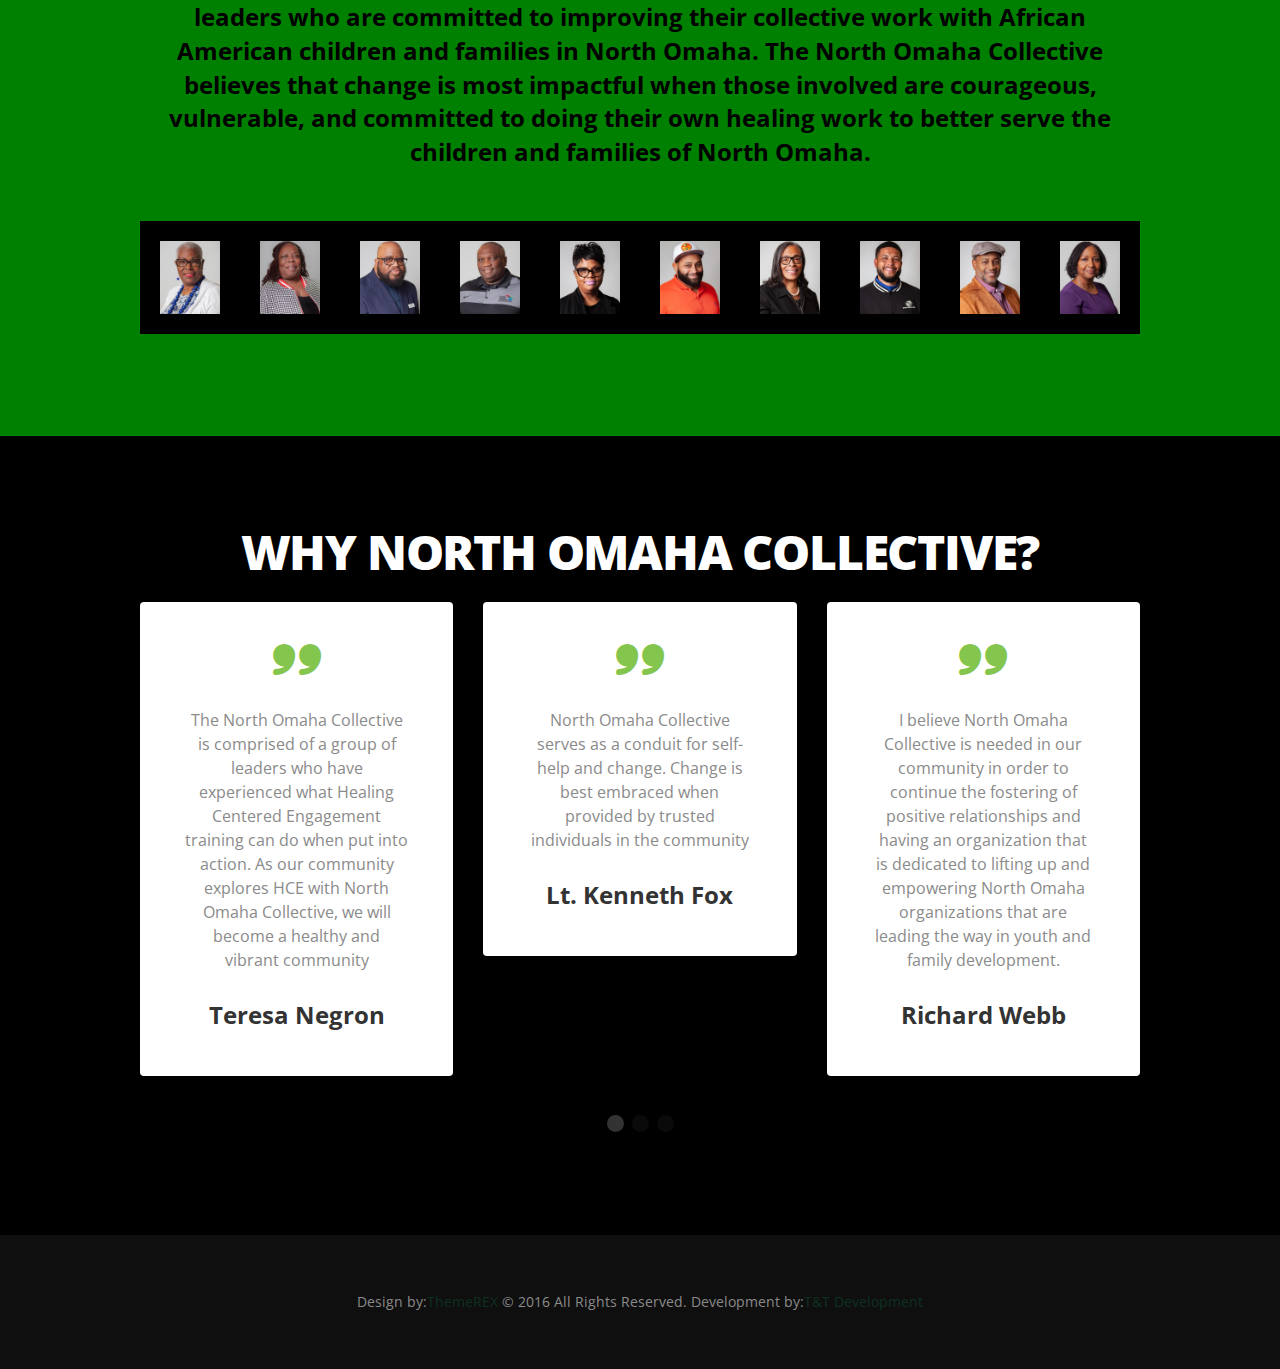
==== commit d53ff25b: "color scheme update" ====
--- a/index.html
+++ b/index.html
@@ -65,14 +65,14 @@
 				<div class="top_panel_wrap_inner top_panel_inner_style_1 top_panel_position_above">
 					<div class="top_panel_middle">
 						<div class="content_wrap">
-							<img src="images/logo.png" class="logo_main" alt="" width="50" height="50">
-							<div class="contact_logo">
+							<img src="images/logo/NOC logo.jpg" class="logo_main" alt="" width="50" height="50">
+							<!--<div class="contact_logo">
 								<div class="logo">
 									<a href="index.html"> North Omaha Collective
-										<!--<img src="images/logo.png" class="logo_main" alt="" width="118" height="69">-->
+										<img src="images/logo.png" class="logo_main" alt="" width="118" height="69">
 									</a>
 								</div>
-							</div>
+							</div>-->
 							<div class="contact_button">
 								<a class="first_button" href="our-causes.html">Donate</a><a class="second_button"
 									href="about-us-style-1.html">Become Volunteer</a>
@@ -247,7 +247,7 @@
 								data-param5="" data-param6="" data-param7="" data-param8="" data-param9=""
 								data-param10="" data-description="">
 								<!-- MAIN IMAGE -->
-								<img src="images/kidscrowdblurred.jpg" style="opacity: 0.8;" alt=""
+								<img src="images/kidscrowdblurred.jpg" style="opacity: 0.8!important;" alt=""
 									data-bgposition="center center" data-bgfit="cover" data-bgrepeat="no-repeat"
 									class="rev-slidebg" data-no-retina>
 								<!-- LAYERS -->
@@ -514,7 +514,7 @@
 										</div>
 									</div>
 								</div>
-								<div class="block_1473435558335">
+								<div class="block_our_logo">
 									<div class="column_container">
 										<div class="column-inner">
 											<div class="wrapper">
@@ -525,7 +525,7 @@
 															class="sc_services_title sc_item_title sc_item_title_without_descr">
 															Our Logo</h2>
 															
-															<div class="logo-section"><img src="images/logo/NOC logoLG.png" alt="" srcset="">
+															<div class="logo-section"><img src="images/logo/NOC logo.jpg" style="border-radius:100%" alt="" srcset="">
 																</div>
 													
 																<div class="sc_services_descr sc_item_descr">Symbolically, the tree represents the organizations and leaders that make up the North Omaha Collective (NOC). Together the NOC members stand tall and are grounded in the rich history and culture of the North Omaha Community. Like a strong tree, NOC provides protection, stability, strength, regeneration. and support for youth and families in North Omaha. 
@@ -585,7 +585,7 @@
 										</div>
 									</div>
 								</div>
-								<div class="block_1473435558335">
+								<div class="block_who_we_are">
 									<div class="column_container">
 										<div class="column-inner">
 											<div class="wrapper">
@@ -1161,7 +1161,7 @@
 				<!-- </div> class="content_wrap"> -->
 			</div>
 			<!-- </.page_content_wrap> -->
-			<footer class="footer_wrap widget_area scheme_dark">
+			<!--<footer class="footer_wrap widget_area scheme_dark">
 				<div class="footer_wrap_inner widget_area_inner">
 					<div class="content_wrap">
 						<div class="columns_wrap">
@@ -1182,9 +1182,7 @@
 												ac.<br /><br /><span>hope@companyname.com</span></p>
 										</div>
 									</div>
-									<!-- /.contacts_wrap_inner -->
 								</div>
-								<!-- /.contacts_wrap -->
 							</div>
 							<div class="column-1_2 width_right">
 								<div class="columns_wrap">
@@ -1246,9 +1244,7 @@
 														<div class="sc_slider_pagination_wrap"></div>
 													</div>
 												</div>
-												<!-- /.sc_clients -->
-											</div>
-											<!-- /.sc_clients_wrap -->
+											</div>
 										</div>
 									</aside>
 									<aside id="text-3" class="widget_number_2 widget widget_text">
@@ -1268,7 +1264,6 @@
 												</div>
 												<div class="mc4wp-response"></div>
 											</form>
-											<!-- / MailChimp for WordPress Plugin -->
 										</div>
 									</aside>
 									<aside id="charity_is_hope_widget_socials-3"
@@ -1298,12 +1293,9 @@
 								</div>
 							</div>
 						</div>
-						<!-- /.columns_wrap -->
 					</div>
-					<!-- /.content_wrap -->
 				</div>
-				<!-- /.footer_wrap_inner -->
-			</footer>
+			</footer>-->
 			<!-- /.footer_wrap -->
 			<div class="copyright_wrap copyright_style_text  scheme_original">
 				<div class="copyright_wrap_inner">
--- a/css/style.css
+++ b/css/style.css
@@ -2389,7 +2389,7 @@
 .menu_hover_roll_down .menu_main_nav > li.current-menu-item > a:before,
 .menu_hover_roll_down .menu_main_nav > li.current-menu-ancestor > a:before,
 .menu_hover_roll_down .menu_main_nav > li.current-menu-parent > a:before {
-	opacity: 1;
+	opacity: 0.5;
 	-webkit-transform: translate3d(0, 0, 0);
 	    -ms-transform: translate3d(0, 0, 0);
 	        transform: translate3d(0, 0, 0);
--- a/css/custom.css
+++ b/css/custom.css
@@ -70,10 +70,18 @@
 
 .top_panel_wrap .logo_main {
     max-height: 300px;
+    width: 150px;
+    padding:20px 0;
+    border-radius: 100%;
+}
+
+.top_panel_fixed .top_panel_wrap .logo_main {
+    max-height: 300px;
     width: 100px;
     padding:20px 0;
     border-radius: 100%;
 }
+
 
 .staff-photos{
     display: flex;
@@ -103,4 +111,49 @@
 .logo-section img{
     width: 300px;
     
+}
+
+.scheme_original .sc_team_item .sc_team_item_info .sc_team_item_position, .scheme_original .post_type_donation h4,
+h4.entry-title a{
+   color: #008036!important;
+}
+
+.scheme_original .top_panel_middle {
+    background-color: #000;
+}
+
+.block_who_we_are{
+    background-color: green;
+}
+
+.block_who_we_are .sc_services_title{
+    color:#FFF;
+}
+
+ .scheme_original .sc_item_descr {
+    color: black;
+    font-weight: bold;
+}
+
+.scheme_original .sc_button.sc_button_style_filled2 {
+    background-color: #ff7e27;
+    color: #ffffff;
+}
+
+.scheme_original .sc_button.sc_button_style_filled2:hover {
+    background-color: red;
+    color: #ffffff;
+}
+
+.block_our_logo{
+    background-color:black!important;
+}
+
+.block_our_logo .sc_services_title{
+    color:#FFF;
+}
+
+.block_our_logo .sc_item_descr{
+    margin-top:40px;
+    color:white;
 }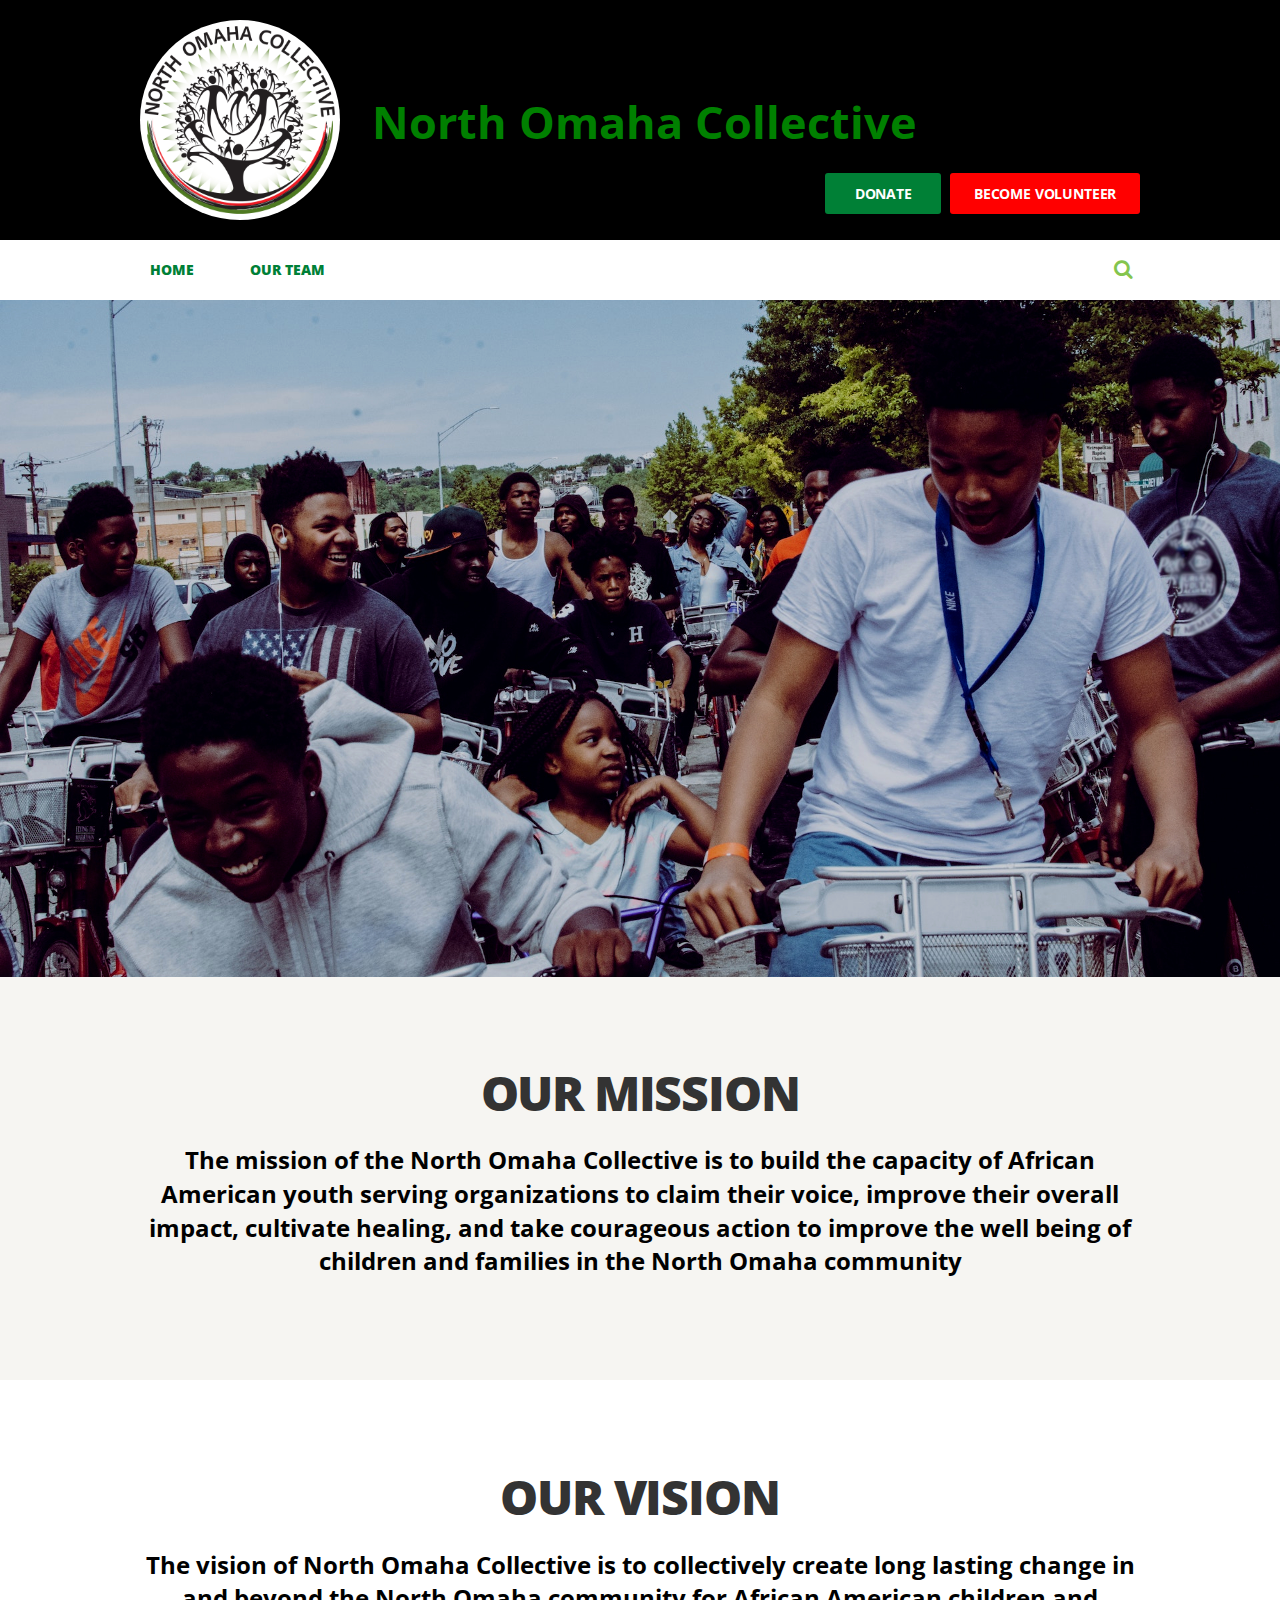
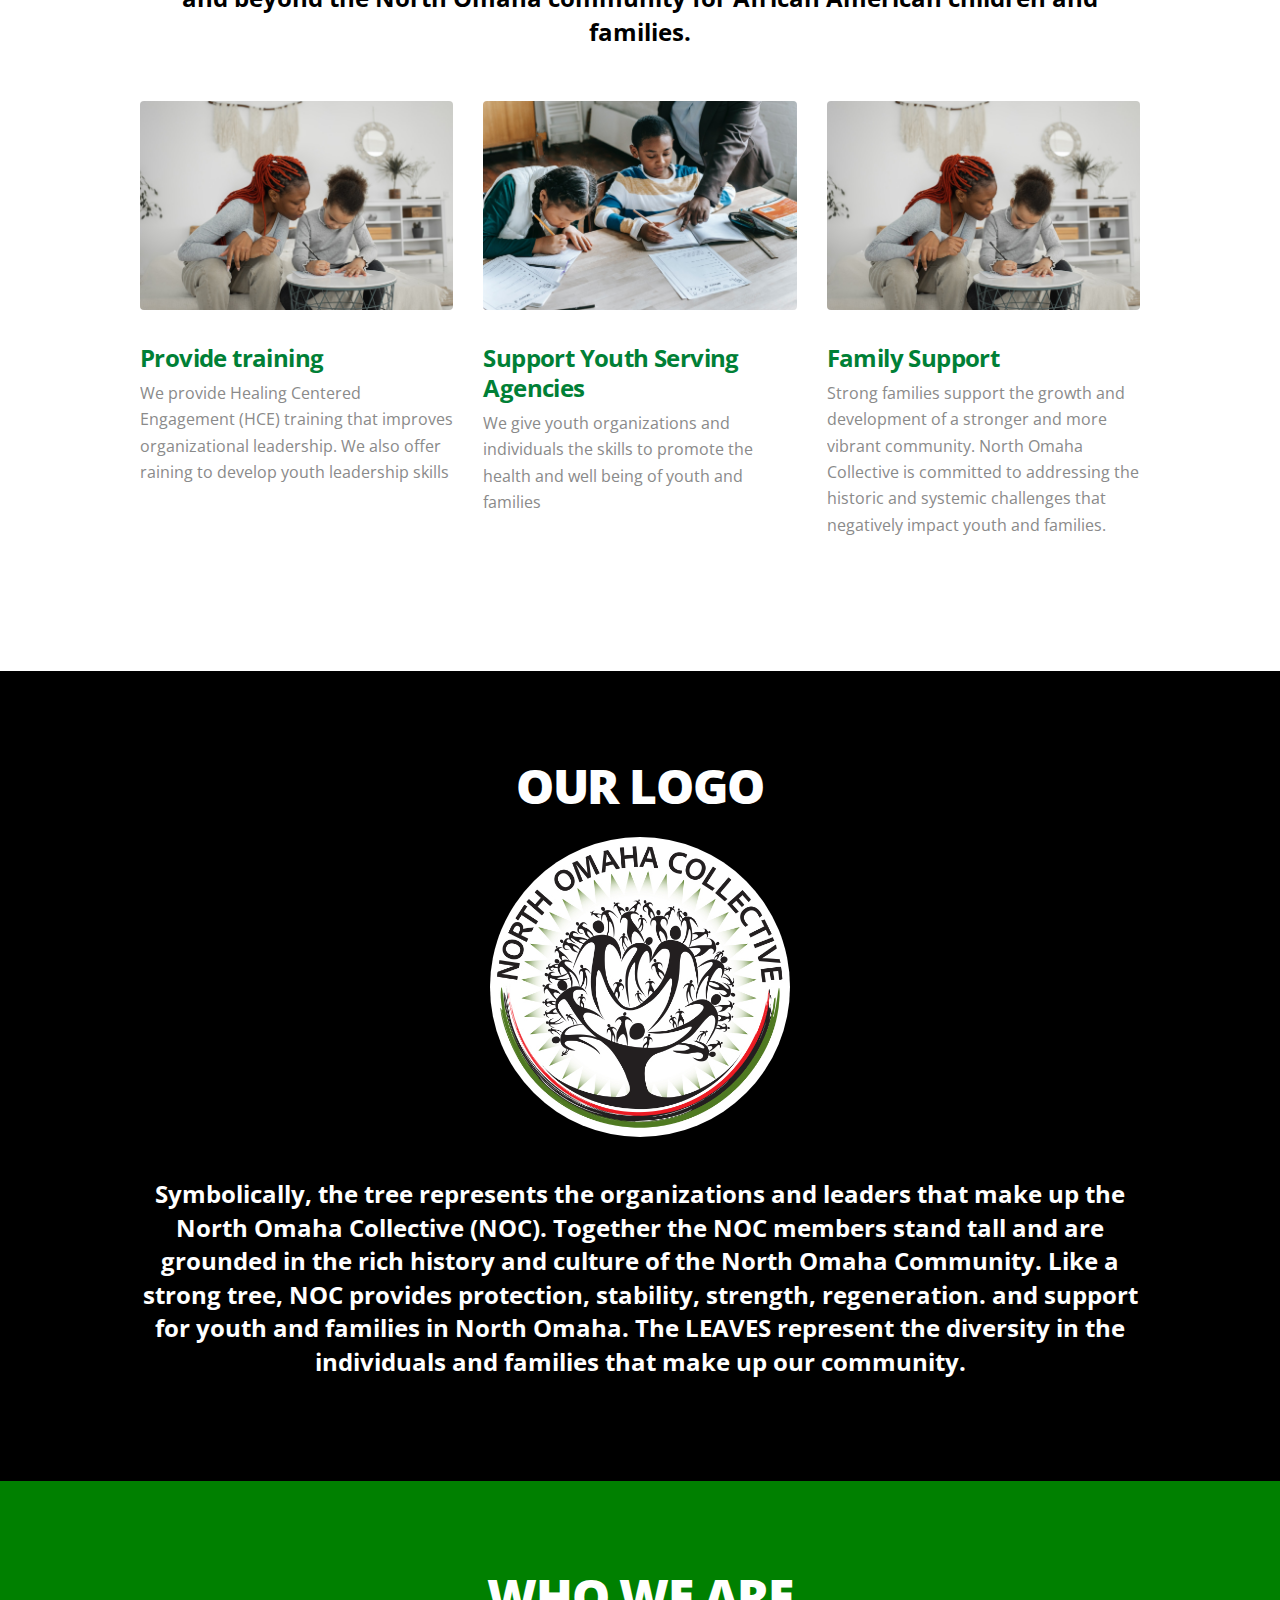
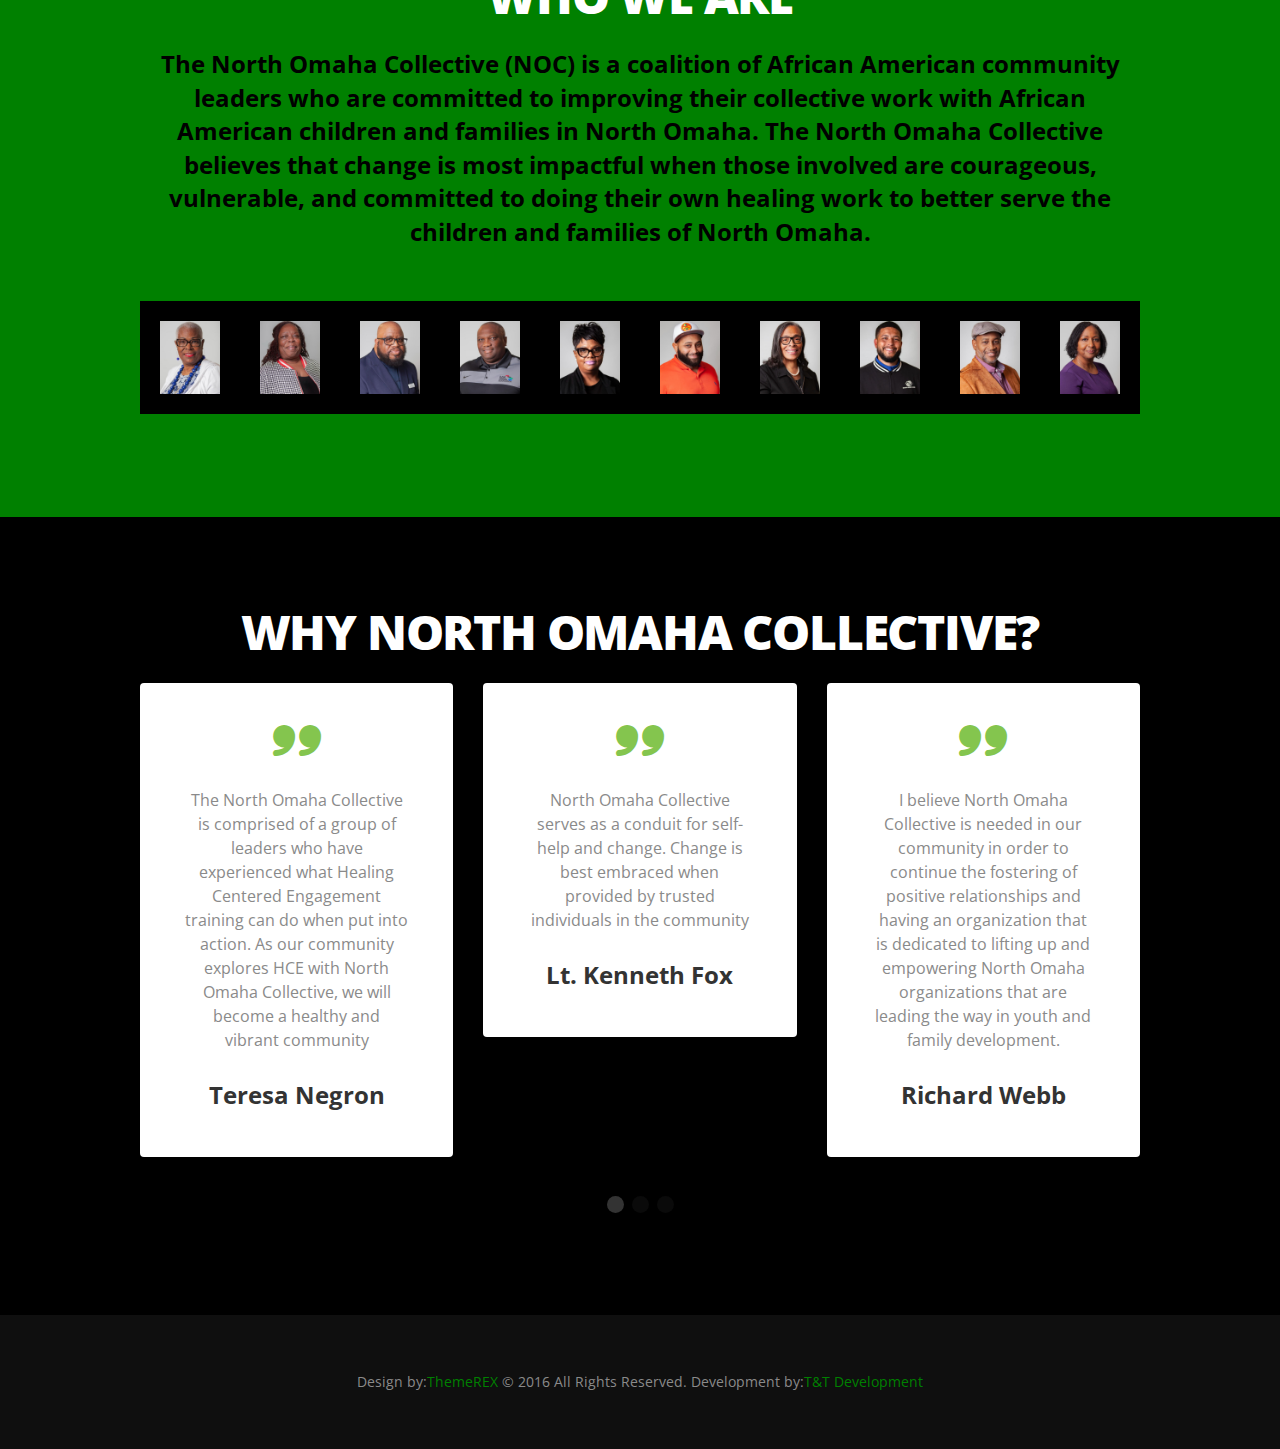
==== commit 1c04da08: "updates" ====
--- a/index.html
+++ b/index.html
@@ -65,19 +65,19 @@
 				<div class="top_panel_wrap_inner top_panel_inner_style_1 top_panel_position_above">
 					<div class="top_panel_middle">
 						<div class="content_wrap">
-							<img src="images/logo/NOC logo.jpg" class="logo_main" alt="" width="50" height="50">
-							<!--<div class="contact_logo">
+							<img src="images/logo/NOC logo.jpg" class="logo_main" alt="">
+							<div class="contact_logo">
 								<div class="logo">
 									<a href="index.html"> North Omaha Collective
-										<img src="images/logo.png" class="logo_main" alt="" width="118" height="69">
+										
 									</a>
 								</div>
-							</div>-->
+							</div>
 							<div class="contact_button">
 								<a class="first_button" href="our-causes.html">Donate</a><a class="second_button"
 									href="about-us-style-1.html">Become Volunteer</a>
 							</div>
-							<div class="contact_socials">
+							<!-- <div class="contact_socials">
 								<div
 									class="sc_socials sc_socials_type_icons sc_socials_shape_round sc_socials_size_tiny">
 									<div class="sc_socials_item"><a href="#" target="_blank"
@@ -95,7 +95,7 @@
 											class="social_icons social_pinterest-circled"><span
 												class="icon-pinterest-circled"></span></a></div>
 								</div>
-							</div>
+							</div> -->
 						</div>
 					</div>
 					<div class="top_panel_bottom">
@@ -180,7 +180,7 @@
 				<div class="content_wrap">
 					<div class="menu_button icon-menu"></div>
 					<div class="logo">
-						<a href="index.html"><img src="images/logo.png" class="logo_main" alt="" width="118"
+						<a href="index.html"><img src="images/logo/NOC logo.jpg" class="logo_main" alt="" width="118"
 								height="69"></a>
 					</div>
 				</div>
@@ -252,13 +252,13 @@
 									class="rev-slidebg" data-no-retina>
 								<!-- LAYERS -->
 								<!-- LAYER NR. 1 -->
-								<div class="tp-caption TRX-subtitle-white   tp-resizeme  extra" id="slide-3-layer-1"
+								<!-- <div class="tp-caption TRX-subtitle-white   tp-resizeme  extra" id="slide-3-layer-1"
 									data-x="145" data-y="152" data-width="['auto']" data-height="['auto']"
 									data-transform_idle="o:1;"
 									data-transform_in="y:50px;opacity:0;s:1500;e:Power2.easeInOut;"
 									data-transform_out="opacity:0;s:300;" data-start="600" data-splitin="none"
 									data-splitout="none" data-responsive_offset="on" data-captionhidden="on">North Omaha
-									Collective </div>
+									Collective </div> -->
 								<!-- LAYER NR. 2 -->
 								<div class="tp-caption TRX-title-white   tp-resizeme" id="slide-3-layer-2" data-x="140"
 									data-y="200" data-width="['auto']" data-height="['auto']" data-transform_idle="o:1;"
@@ -363,7 +363,7 @@
 												<div id="sc_donations_108588160"
 													class="sc_donations sc_donations_style_excerpt">
 													<h2 class="sc_donations_title sc_item_title">Our Vision</h2>
-													<div class="sc_donations_descr sc_item_descr">The vision is to
+													<div class="sc_donations_descr sc_item_descr">The vision of North Omaha Collective is to
 														collectively create long lasting change in and beyond the North
 														Omaha community for African American children and families.
 													</div>
@@ -379,13 +379,37 @@
 															<div class="post_body">
 																<div class="post_header entry-header">
 																	<h4 class="entry-title"><a href="single-cause.html"
-																			rel="bookmark">Providing training</a>
+																			rel="bookmark">Provide training</a>
 																	</h4>
 																</div>
 																<!-- .entry-header -->
 																<div class="post_content entry-content">
-																	<p>We provide Health Centered Engagement (HCE) training that improves organizational leadership.
+																	<p>We provide Healing Centered Engagement (HCE) training that improves organizational leadership.
 																		We also offer raining to develop youth leadership skills
+																	</p>
+																	
+																</div>
+																<!-- .entry-content -->
+															</div>
+															<!-- .post_body -->
+														</div>
+														<div
+															class="post_item_excerpt post_type_donation sc_donations_column-1_3">
+															<div class="post_featured">
+																<img width="570" height="320" src="images/school.jpg"
+																	class="attachment-thumb_med size-thumb_med"
+																	alt="Primary School for Kids" />
+															</div>
+															<!-- .post_featured -->
+															<div class="post_body">
+																<div class="post_header entry-header">
+																	<h4 class="entry-title"><a href="single-cause.html"
+																			rel="bookmark">Support Youth Serving Agencies</a>
+																	</h4>
+																</div>
+																<!-- .entry-header -->
+																<div class="post_content entry-content">
+																	<p>We give youth organizations and individuals the skills to promote the health and well being of youth and families
 																	</p>
 																	<!--<div class="post_info_donations">
 																		<div class="top">
@@ -400,52 +424,6 @@
 																		</div>
 																		<div class="bottom">
 																			<span
-																				class="post_counters_number_raised">3535.00
-																				USD</span>
-																			<span
-																				class="post_counters_number_goal">9000.00
-																				USD</span>
-																		</div>
-																	</div>
-																	<a class="more-link"
-																		href="single-cause.html">Donate</a>-->
-																</div>
-																<!-- .entry-content -->
-															</div>
-															<!-- .post_body -->
-														</div>
-														<div
-															class="post_item_excerpt post_type_donation sc_donations_column-1_3">
-															<div class="post_featured">
-																<img width="570" height="320" src="images/school.jpg"
-																	class="attachment-thumb_med size-thumb_med"
-																	alt="Primary School for Kids" />
-															</div>
-															<!-- .post_featured -->
-															<div class="post_body">
-																<div class="post_header entry-header">
-																	<h4 class="entry-title"><a href="single-cause.html"
-																			rel="bookmark">Helping youth organizations</a>
-																	</h4>
-																</div>
-																<!-- .entry-header -->
-																<div class="post_content entry-content">
-																	<p>We give youth organizations the skills to create and support long-term 
-																		sustainability of collaborations that promote the health and well being of youth and families
-																	</p>
-																	<!--<div class="post_info_donations">
-																		<div class="top">
-																			<span
-																				class="post_info_item post_raised"><span
-																					class="post_counters_label">Raised</span></span>
-																			<span class="post_info_item post_goal"><span
-																					class="post_counters_label">Goal</span></span>
-																		</div>
-																		<div class="middle">
-																			<span></span>
-																		</div>
-																		<div class="bottom">
-																			<span
 																				class="post_counters_number_raised">5340.00
 																				USD</span>
 																			<span
@@ -463,7 +441,7 @@
 														<div
 															class="post_item_excerpt post_type_donation sc_donations_column-1_3">
 															<div class="post_featured">
-																<img width="570" height="320" src="images/support.jpg"
+																<img width="570" height="320" src="images/education.jpg"
 																	class="attachment-thumb_med size-thumb_med"
 																	alt="Family Support" />
 															</div>
@@ -476,8 +454,10 @@
 																</div>
 																<!-- .entry-header -->
 																<div class="post_content entry-content">
-																	<p>We strengthen youth and family resource service delivery systems.  North Omaha 
-																		Collective serves youth, families adn organizations in Metropolitan Omaha, with a focus on the North Omaha community
+																	<p>Strong families support the growth and development of a stronger and
+																		more vibrant community. North Omaha Collective is committed to
+																		addressing the historic and systemic challenges that negatively impact
+																		youth and families.
 																	</p>
 																	<!--<div class="post_info_donations">
 																		<div class="top">
--- a/css/custom.css
+++ b/css/custom.css
@@ -6,7 +6,7 @@
 }
 
 .scheme_original a {
-    color: #0E3120;
+    color: #008000;
 }
 
 .scheme_original a:hover {
@@ -53,7 +53,7 @@
 }
 
 .top_panel_wrap .logo {
-     margin: 2em; 
+     margin: 6em 0 0 2em; 
     overflow: hidden;
 }
 
@@ -70,14 +70,14 @@
 
 .top_panel_wrap .logo_main {
     max-height: 300px;
-    width: 150px;
+    width: 200px;
     padding:20px 0;
     border-radius: 100%;
 }
 
 .top_panel_fixed .top_panel_wrap .logo_main {
     max-height: 300px;
-    width: 100px;
+    width: 200px;
     padding:20px 0;
     border-radius: 100%;
 }
@@ -136,7 +136,7 @@
 }
 
 .scheme_original .sc_button.sc_button_style_filled2 {
-    background-color: #ff7e27;
+    background-color: #008000;
     color: #ffffff;
 }
 
@@ -156,4 +156,8 @@
 .block_our_logo .sc_item_descr{
     margin-top:40px;
     color:white;
+}
+
+.tp-caption{
+    background: rgba(255, 0, 0, 0.5);
 }